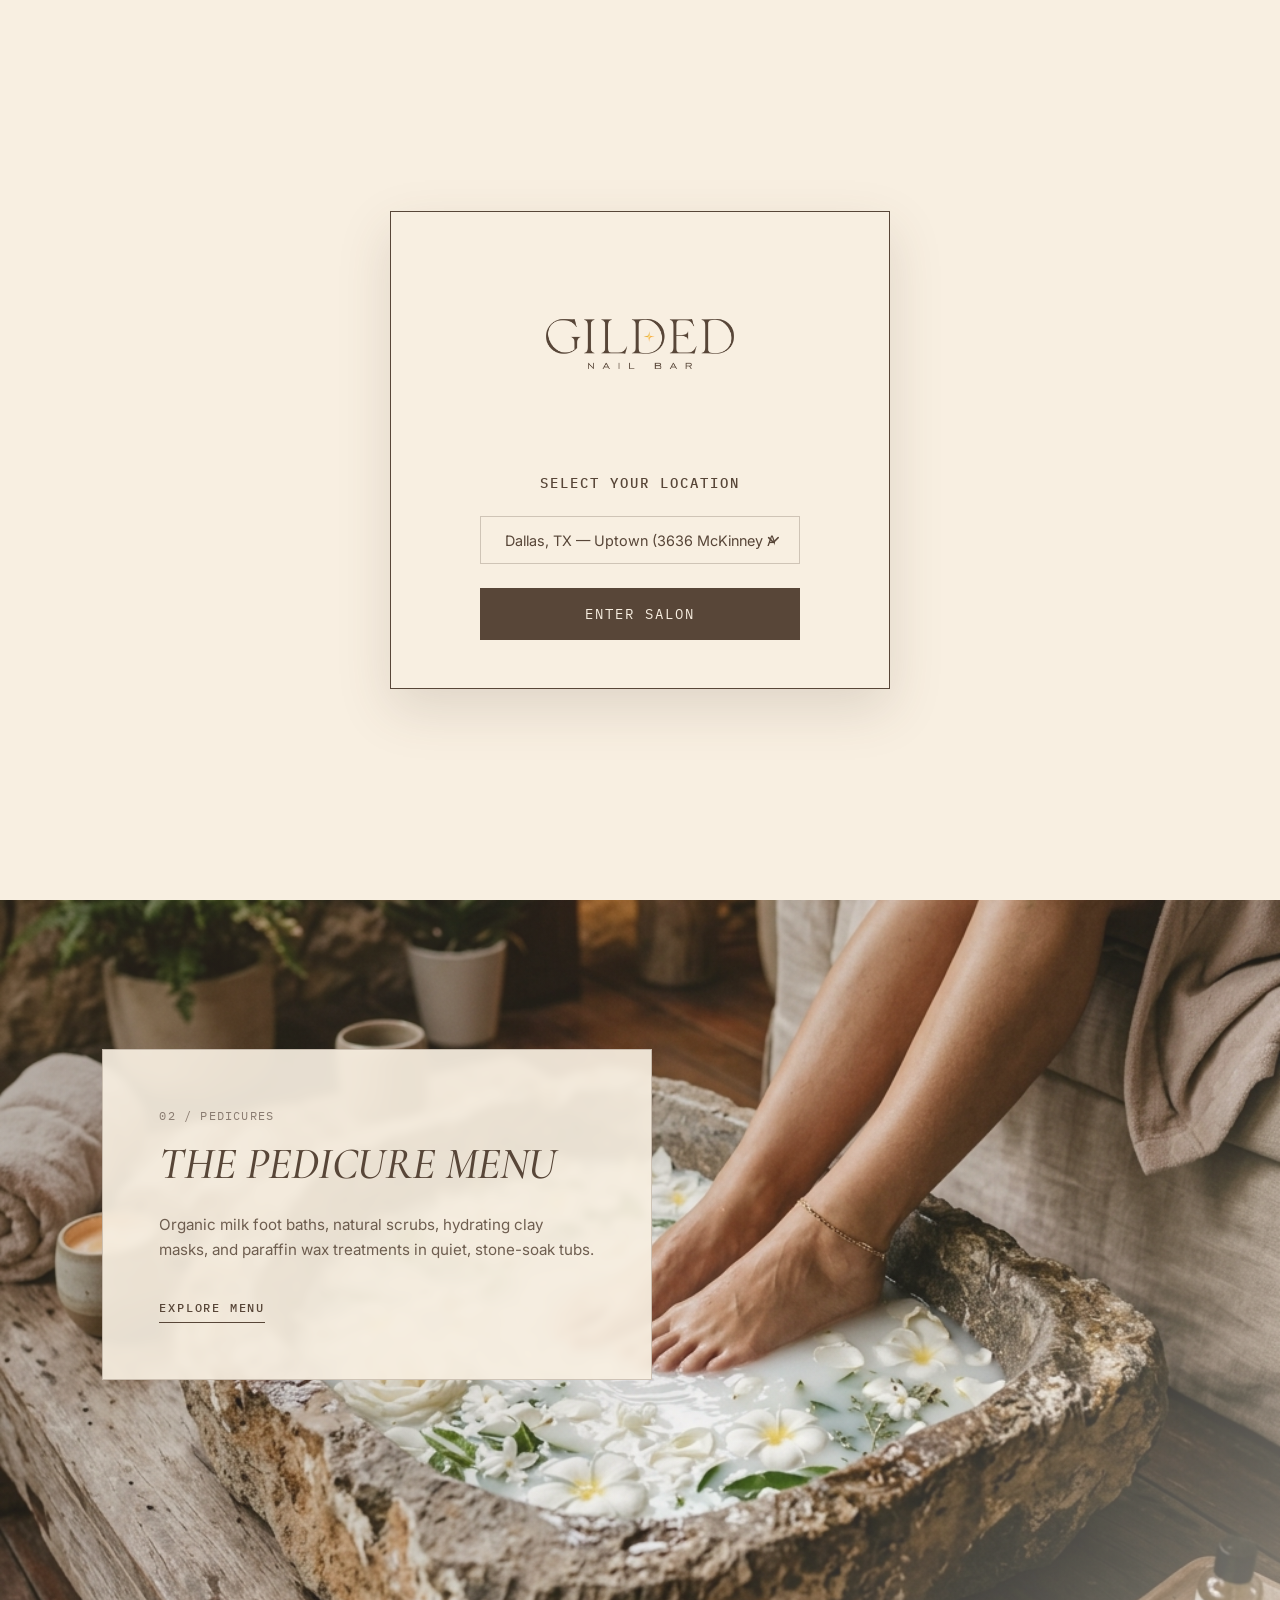
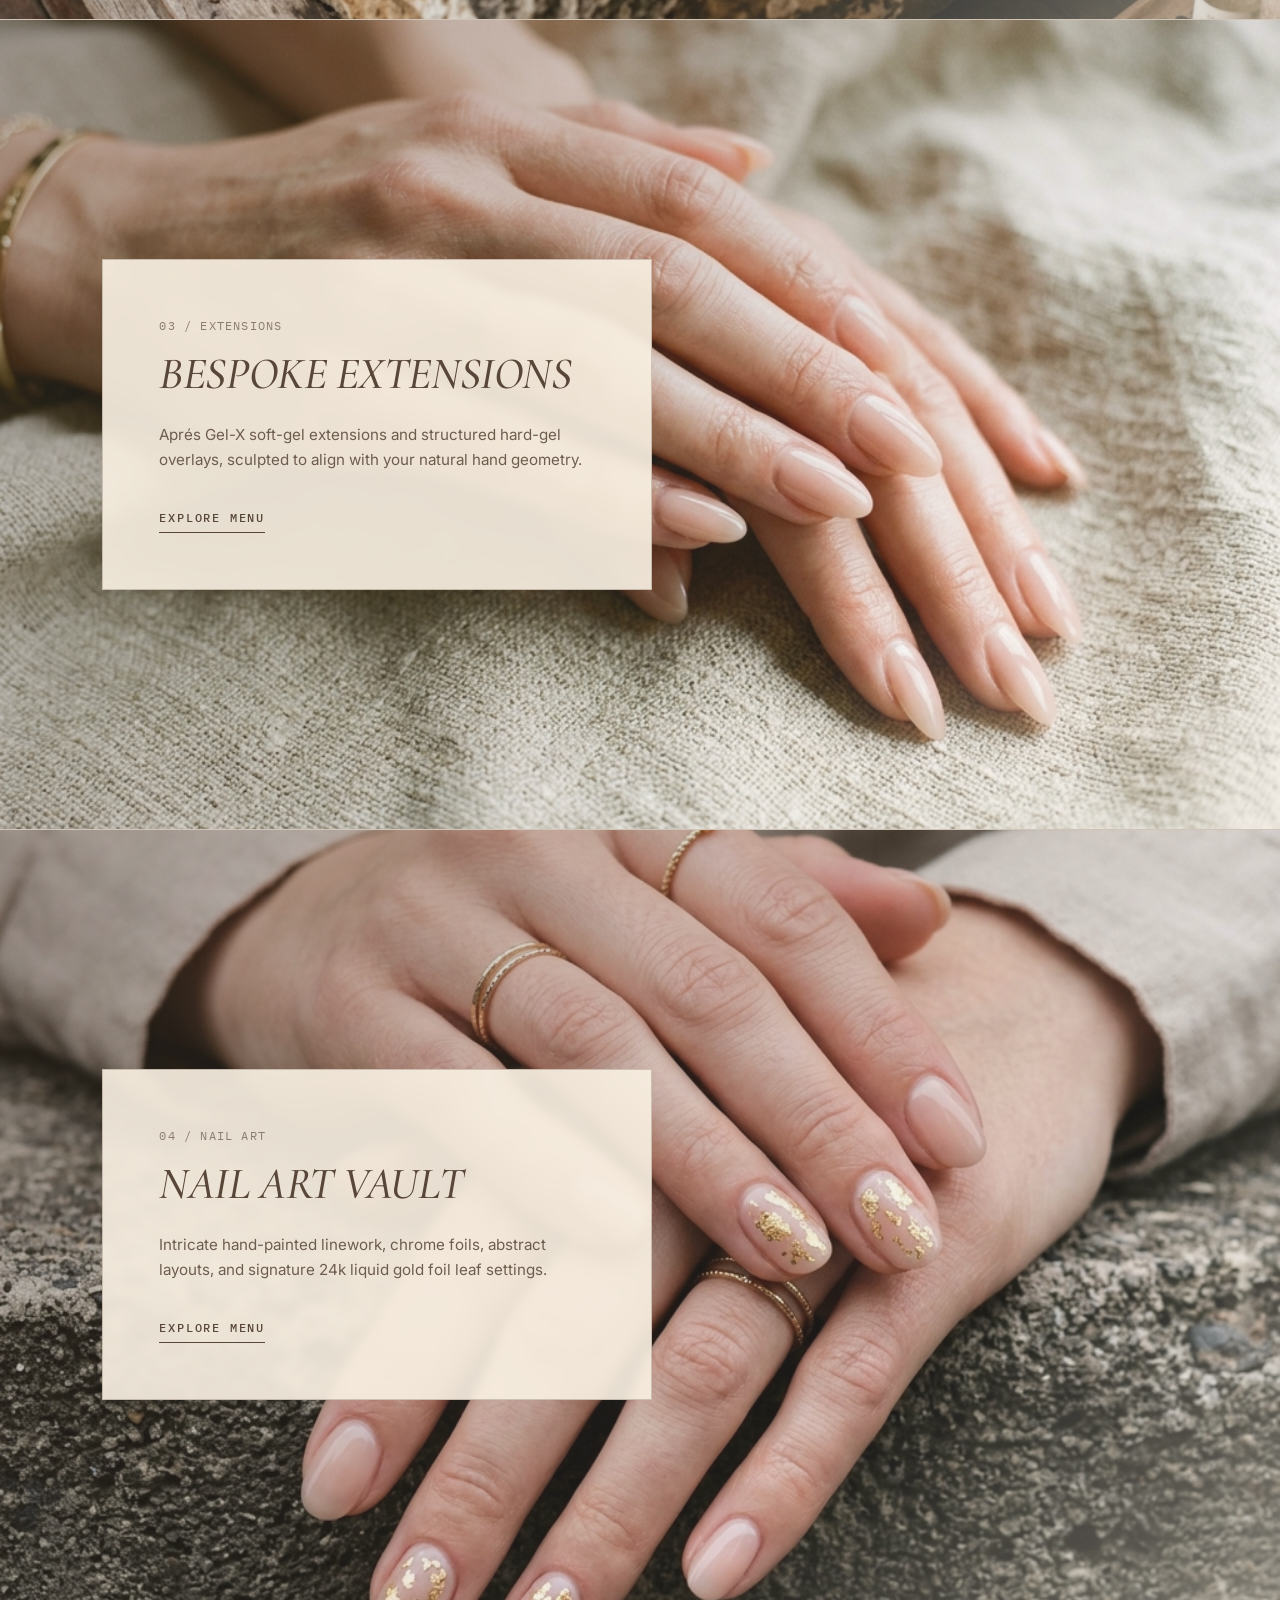
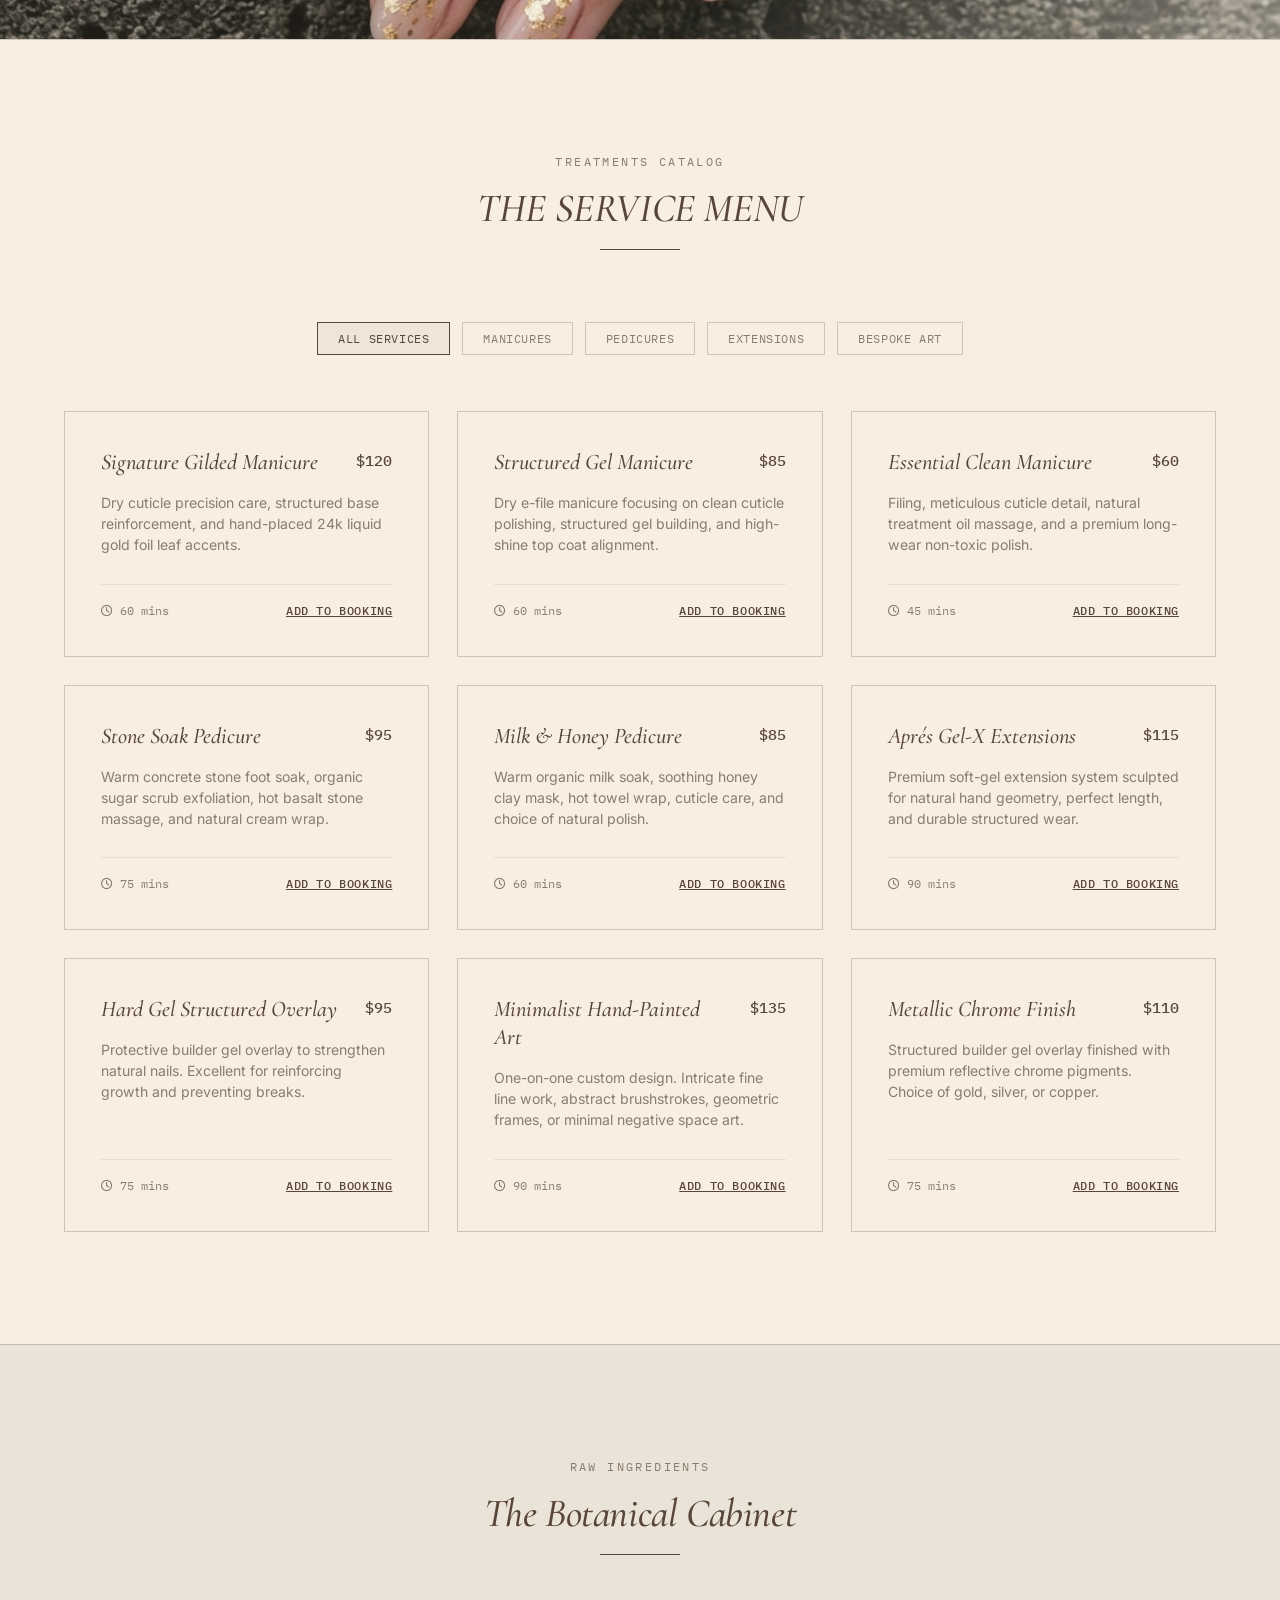
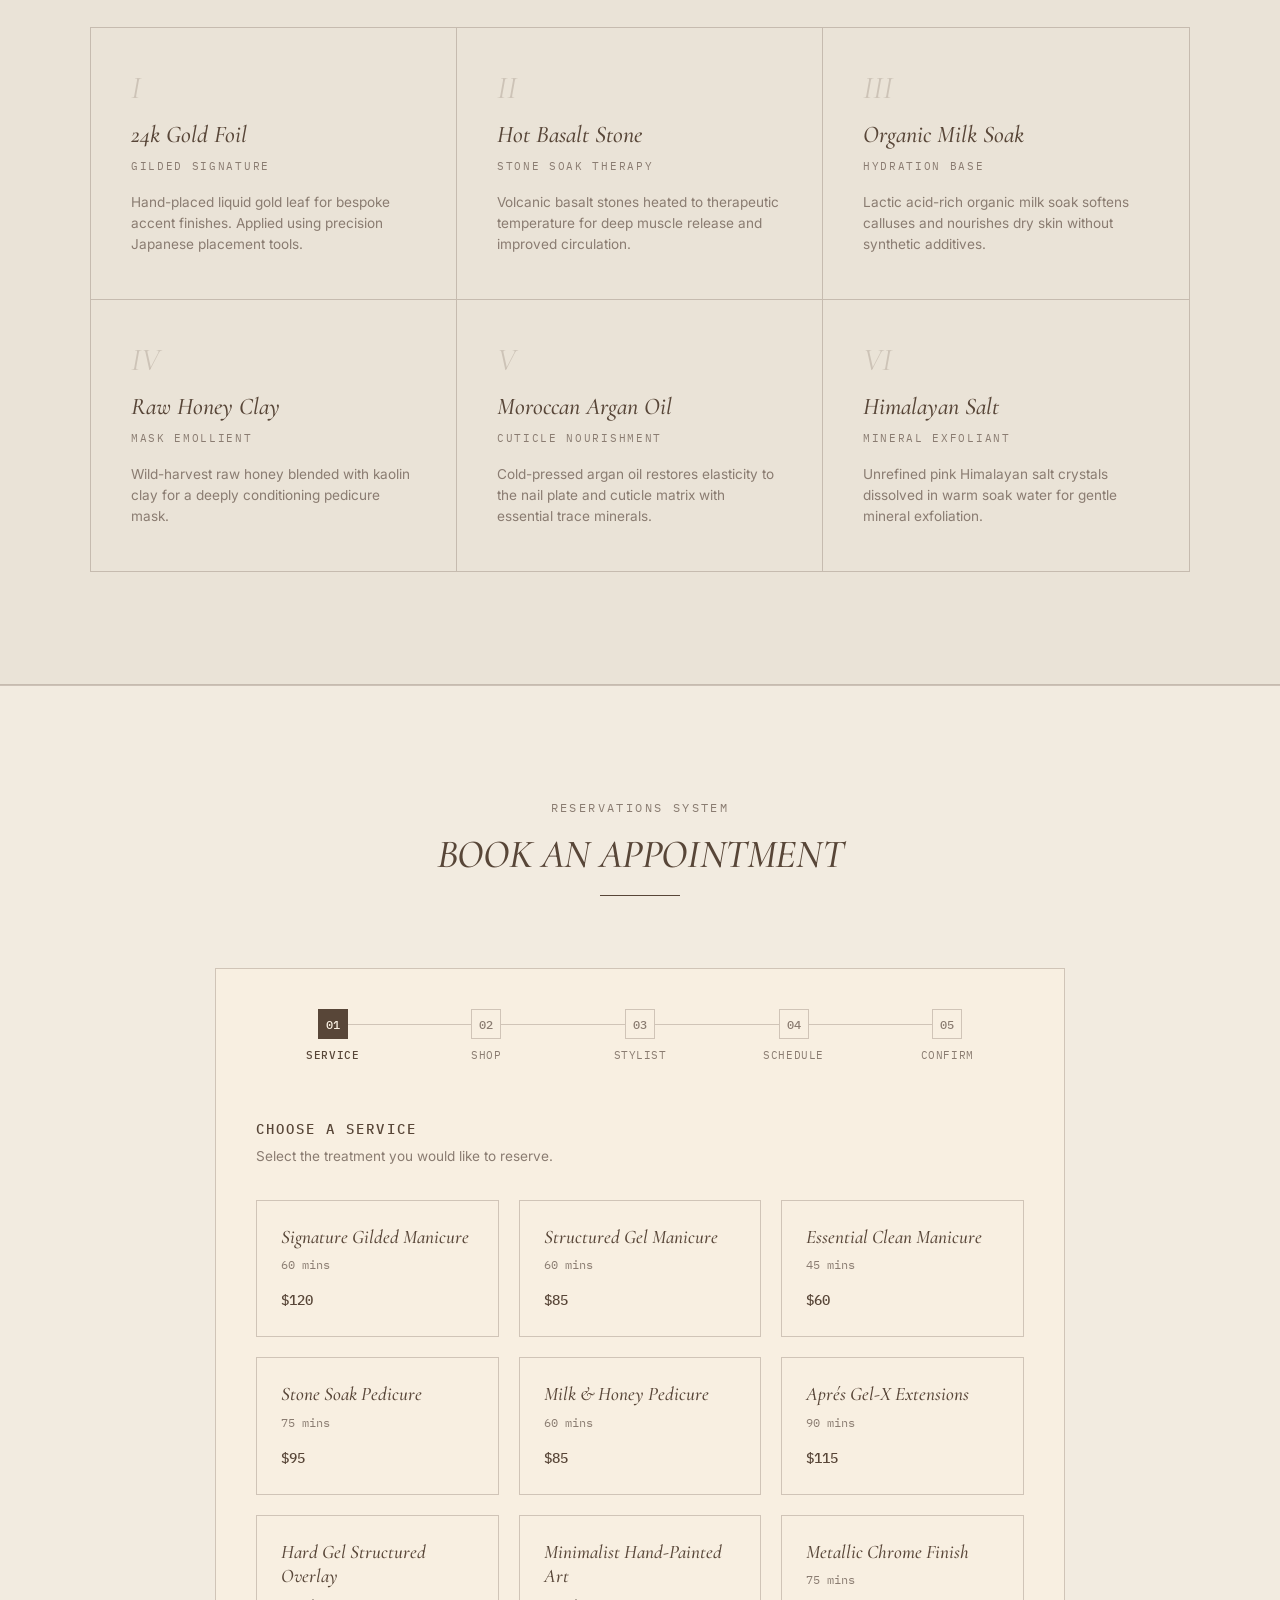
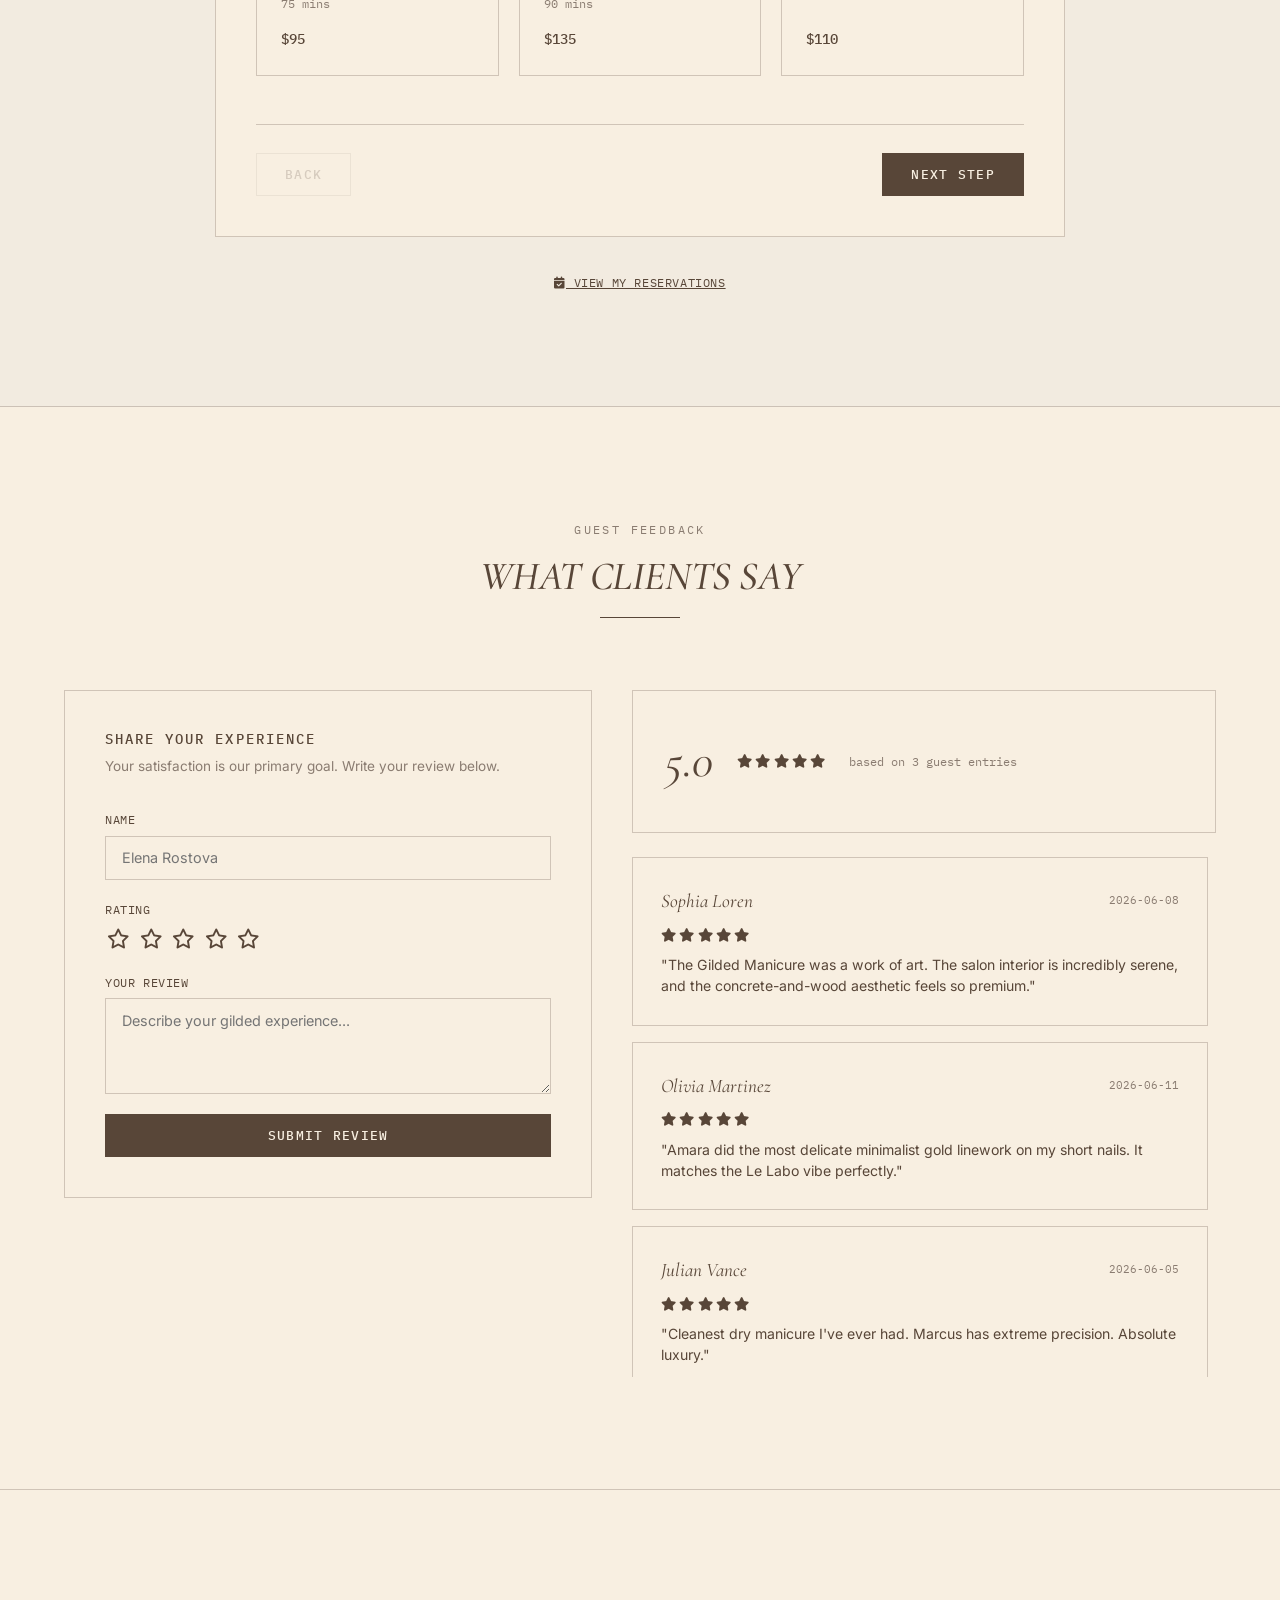
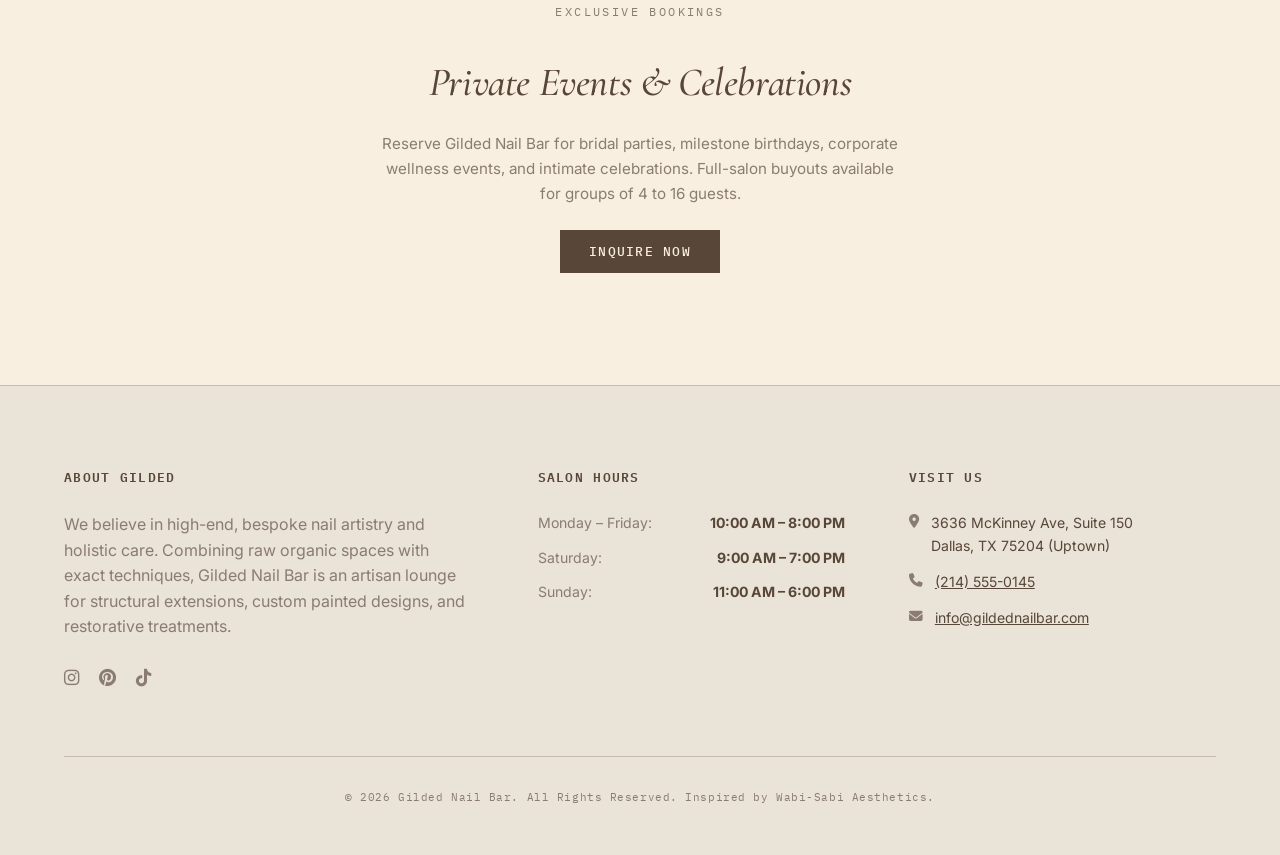
==== index.html @ 3c7941de "feat: full mobile build - 768px tablet breakpoint: corrected nav-menu top, tighter padding,   shrunk" ====
<!DOCTYPE html>
<html lang="en">
<head>
    <meta charset="UTF-8">
    <meta name="viewport" content="width=device-width, initial-scale=1.0">
    <title>Gilded Nail Bar | Luxe Minimalist Nail Salon Uptown Dallas</title>
    <meta name="description" content="Indulge in bespoke luxury nail art, structured gel manicures, and organic pedicures at Gilded Nail Bar on McKinney Ave, Dallas. Book online.">
    <!-- Open Graph SEO -->
    <meta property="og:title" content="Gilded Nail Bar | Luxe Minimalist Nail Salon Uptown Dallas">
    <meta property="og:description" content="Bespoke luxury nail care, structured gel extensions, and gold foil accents in Uptown Dallas. Inspired by raw, minimalist design.">
    <meta property="og:type" content="website">
    
    <!-- Google Fonts -->
    <link rel="preconnect" href="https://fonts.googleapis.com">
    <link rel="preconnect" href="https://fonts.gstatic.com" crossorigin>
    <link href="https://fonts.googleapis.com/css2?family=IBM+Plex+Mono:wght@300;400;500;600&family=Cormorant+Garamond:ital,wght@0,300;0,400;0,500;0,600;0,700;1,300;1,400&family=Inter:wght@300;400;500;600&display=swap" rel="stylesheet">
    
    <!-- FontAwesome for icons -->
    <link rel="stylesheet" href="https://cdnjs.cloudflare.com/ajax/libs/font-awesome/6.4.0/css/all.min.css">
    
    <!-- Custom CSS -->
    <link rel="stylesheet" href="styles.css">
</head>
<body>

    <!-- Splash Entrance Screen -->
    <div class="splash-screen" id="splash-screen">
        <div class="splash-bg"></div>
        <div class="splash-content">
            <div class="splash-logo-container">
                <img src="gilded_logo.png" alt="Gilded Nail Bar Logo" class="splash-logo">
            </div>
            <div class="splash-box">
                <h2 class="splash-heading">SELECT YOUR LOCATION</h2>
                <div class="select-wrapper">
                    <select id="location-select" aria-label="Select Salon Location">
                        <option value="dallas">Dallas, TX — Uptown (3636 McKinney Ave)</option>
                    </select>
                </div>
                <button type="button" class="btn-enter" id="enter-site-btn">ENTER SALON</button>
            </div>
        </div>
    </div>

    <!-- Navigation Header -->
    <header class="main-header" id="main-header">
        <div class="header-container">
            <button class="mobile-toggle" id="mobile-toggle" aria-expanded="false" aria-controls="nav-menu" aria-label="Toggle menu">
                <span class="bar"></span>
                <span class="bar"></span>
                <span class="bar"></span>
            </button>

            <a href="#" class="logo-link" id="logo">
                <img src="gilded_logo.png" alt="Gilded Nail Bar" class="header-logo-img">
            </a>
            
            <nav class="nav-menu" id="nav-menu" aria-label="Main Navigation">
                <ul>
                    <li><a href="#category-manicures" class="nav-link">Manicures</a></li>
                    <li><a href="#category-pedicures" class="nav-link">Pedicures</a></li>
                    <li><a href="#category-extensions" class="nav-link">Extensions</a></li>
                    <li><a href="#category-nailart" class="nav-link">Nail Art</a></li>
                    <li><a href="#booking" class="nav-link nav-cta">Book Now</a></li>
                    <li><a href="#" class="nav-link open-private-events-btn">Private Events</a></li>
                    <li><a href="#reviews" class="nav-link">Reviews</a></li>
                </ul>
            </nav>

            <div class="header-cta">
                <a href="#booking" class="btn btn-sm btn-mono" id="header-book-btn">Book Appointment</a>
            </div>
        </div>
    </header>

    <main id="main-content">
        <!-- Horizontal Category Heros (Scroll Column) -->
        <section id="category-manicures" class="category-hero">
            <div class="hero-bg" style="background-image: url('manicure_aesthetic.png')"></div>
            <div class="category-hero-overlay">
                <div class="category-hero-content">
                    <span class="cat-number">01 / MANICURES</span>
                    <h2 class="cat-title">THE MANICURE MENU</h2>
                    <p class="cat-desc">Essential cuticle care, shaping, Russian dry manicures, structured gel overlays, and bespoke color finishes.</p>
                    <a href="#services" class="cat-btn-explore" data-category="manicures">EXPLORE MENU</a>
                </div>
            </div>
        </section>

        <section id="category-pedicures" class="category-hero">
            <div class="hero-bg" style="background-image: url('pedicure_aesthetic.png')"></div>
            <div class="category-hero-overlay">
                <div class="category-hero-content">
                    <span class="cat-number">02 / PEDICURES</span>
                    <h2 class="cat-title">THE PEDICURE MENU</h2>
                    <p class="cat-desc">Organic milk foot baths, natural scrubs, hydrating clay masks, and paraffin wax treatments in quiet, stone-soak tubs.</p>
                    <a href="#services" class="cat-btn-explore" data-category="pedicures">EXPLORE MENU</a>
                </div>
            </div>
        </section>

        <section id="category-extensions" class="category-hero">
            <div class="hero-bg" style="background-image: url('extensions_aesthetic.png')"></div>
            <div class="category-hero-overlay">
                <div class="category-hero-content">
                    <span class="cat-number">03 / EXTENSIONS</span>
                    <h2 class="cat-title">BESPOKE EXTENSIONS</h2>
                    <p class="cat-desc">Aprés Gel-X soft-gel extensions and structured hard-gel overlays, sculpted to align with your natural hand geometry.</p>
                    <a href="#services" class="cat-btn-explore" data-category="extensions">EXPLORE MENU</a>
                </div>
            </div>
        </section>

        <section id="category-nailart" class="category-hero">
            <div class="hero-bg" style="background-image: url('nailart_aesthetic.png')"></div>
            <div class="category-hero-overlay">
                <div class="category-hero-content">
                    <span class="cat-number">04 / NAIL ART</span>
                    <h2 class="cat-title">NAIL ART VAULT</h2>
                    <p class="cat-desc">Intricate hand-painted linework, chrome foils, abstract layouts, and signature 24k liquid gold foil leaf settings.</p>
                    <a href="#services" class="cat-btn-explore" data-category="nailart">EXPLORE MENU</a>
                </div>
            </div>
        </section>

        <!-- Services Section (Apothecary Catalog Grid) -->
        <section id="services" class="services-section">
            <div class="section-header">
                <span class="section-subtitle">TREATMENTS CATALOG</span>
                <h2 class="section-title">THE SERVICE MENU</h2>
                <div class="mono-line-divider"></div>
            </div>

            <!-- Category Tabs -->
            <div class="tabs-container">
                <button class="tab-btn active" data-category="all" id="tab-all">ALL SERVICES</button>
                <button class="tab-btn" data-category="manicures" id="tab-manicures">MANICURES</button>
                <button class="tab-btn" data-category="pedicures" id="tab-pedicures">PEDICURES</button>
                <button class="tab-btn" data-category="extensions" id="tab-extensions">EXTENSIONS</button>
                <button class="tab-btn" data-category="nailart" id="tab-nailart">BESPOKE ART</button>
            </div>

            <!-- Service Items List -->
            <div class="services-grid" id="services-grid">
                <!-- Fallback content for SEO indexing -->
                <div class="service-item-fallback">
                    <h3>Signature Gold Foil Manicure - $120</h3>
                    <p>Filing, cuticle restoration, hot obsidian stone massage, finished with bespoke 24k gold foil leaf accents.</p>
                </div>
            </div>
        </section>

        <!-- Botanical Showcase Section -->
        <section id="botanical" class="botanical-section">
            <div class="section-header">
                <span class="section-subtitle">RAW INGREDIENTS</span>
                <h2 class="section-title">The Botanical Cabinet</h2>
                <div class="mono-line-divider"></div>
            </div>
            <div class="botanical-grid">
                <div class="botanical-card">
                    <span class="botanical-numeral">I</span>
                    <h3 class="botanical-name">24k Gold Foil</h3>
                    <span class="botanical-label">GILDED SIGNATURE</span>
                    <p class="botanical-desc">Hand-placed liquid gold leaf for bespoke accent finishes. Applied using precision Japanese placement tools.</p>
                </div>
                <div class="botanical-card">
                    <span class="botanical-numeral">II</span>
                    <h3 class="botanical-name">Hot Basalt Stone</h3>
                    <span class="botanical-label">STONE SOAK THERAPY</span>
                    <p class="botanical-desc">Volcanic basalt stones heated to therapeutic temperature for deep muscle release and improved circulation.</p>
                </div>
                <div class="botanical-card">
                    <span class="botanical-numeral">III</span>
                    <h3 class="botanical-name">Organic Milk Soak</h3>
                    <span class="botanical-label">HYDRATION BASE</span>
                    <p class="botanical-desc">Lactic acid-rich organic milk soak softens calluses and nourishes dry skin without synthetic additives.</p>
                </div>
                <div class="botanical-card">
                    <span class="botanical-numeral">IV</span>
                    <h3 class="botanical-name">Raw Honey Clay</h3>
                    <span class="botanical-label">MASK EMOLLIENT</span>
                    <p class="botanical-desc">Wild-harvest raw honey blended with kaolin clay for a deeply conditioning pedicure mask.</p>
                </div>
                <div class="botanical-card">
                    <span class="botanical-numeral">V</span>
                    <h3 class="botanical-name">Moroccan Argan Oil</h3>
                    <span class="botanical-label">CUTICLE NOURISHMENT</span>
                    <p class="botanical-desc">Cold-pressed argan oil restores elasticity to the nail plate and cuticle matrix with essential trace minerals.</p>
                </div>
                <div class="botanical-card">
                    <span class="botanical-numeral">VI</span>
                    <h3 class="botanical-name">Himalayan Salt</h3>
                    <span class="botanical-label">MINERAL EXFOLIANT</span>
                    <p class="botanical-desc">Unrefined pink Himalayan salt crystals dissolved in warm soak water for gentle mineral exfoliation.</p>
                </div>
            </div>
        </section>

        <!-- Interactive Booking Wizard -->
        <section id="booking" class="booking-section">
            <div class="section-header">
                <span class="section-subtitle">RESERVATIONS SYSTEM</span>
                <h2 class="section-title">BOOK AN APPOINTMENT</h2>
                <div class="mono-line-divider"></div>
            </div>

            <div class="booking-container border-card">
                <!-- Progress Header -->
                <div class="booking-steps-bar" role="progressbar" aria-valuemin="1" aria-valuemax="5" aria-valuenow="1" id="booking-progress-bar">
                    <div class="step active" data-step="1">
                        <span class="step-num">01</span>
                        <span class="step-label">Service</span>
                    </div>
                    <div class="step" data-step="2">
                        <span class="step-num">02</span>
                        <span class="step-label">Shop</span>
                    </div>
                    <div class="step" data-step="3">
                        <span class="step-num">03</span>
                        <span class="step-label">Stylist</span>
                    </div>
                    <div class="step" data-step="4">
                        <span class="step-num">04</span>
                        <span class="step-label">Schedule</span>
                    </div>
                    <div class="step" data-step="5">
                        <span class="step-num">05</span>
                        <span class="step-label">Confirm</span>
                    </div>
                </div>

                <!-- Booking Panel Views -->
                <div class="booking-panel-content">
                    <!-- Step 1: Services List Selection -->
                    <div class="booking-panel active" id="booking-panel-1">
                        <h3 class="panel-title">CHOOSE A SERVICE</h3>
                        <p class="panel-desc">Select the treatment you would like to reserve.</p>
                        <div class="booking-selection-grid" id="booking-services-list">
                            <!-- Populated dynamically -->
                        </div>
                    </div>

                    <!-- Step 2: Artisanal Shop Add-ons -->
                    <div class="booking-panel" id="booking-panel-2">
                        <h3 class="panel-title">ARTISANAL SHOP</h3>
                        <p class="panel-desc">Add curated aftercare products and retail items to your reservation. All optional.</p>
                        <div class="addon-selection-grid" id="booking-addons-list">
                            <!-- Populated dynamically -->
                        </div>
                    </div>

                    <!-- Step 3: Choose Stylist -->
                    <div class="booking-panel" id="booking-panel-3">
                        <h3 class="panel-title">CHOOSE A STYLIST</h3>
                        <p class="panel-desc">Our master artists are dedicated to perfecting your nails.</p>
                        <div class="booking-selection-grid" id="booking-stylists-list">
                            <!-- Populated dynamically -->
                        </div>
                    </div>

                    <!-- Step 4: Date and Time Selector -->
                    <div class="booking-panel" id="booking-panel-4">
                        <h3 class="panel-title">SELECT DATE & TIME</h3>
                        <p class="panel-desc">Select an available appointment slot from the calendar.</p>
                        <div class="datetime-picker-wrapper">
                            <div class="calendar-card border-card">
                                <div class="calendar-header">
                                    <button type="button" class="calendar-nav-btn" id="prev-month-btn" aria-label="Previous month"><i class="fa-solid fa-chevron-left"></i></button>
                                    <h4 id="calendar-month-year">June 2026</h4>
                                    <button type="button" class="calendar-nav-btn" id="next-month-btn" aria-label="Next month"><i class="fa-solid fa-chevron-right"></i></button>
                                </div>
                                <div class="calendar-weekdays">
                                    <span>SU</span><span>MO</span><span>TU</span><span>WE</span><span>TH</span><span>FR</span><span>SA</span>
                                </div>
                                <div class="calendar-days" id="calendar-days-grid">
                                    <!-- Dynamic calendar -->
                                </div>
                            </div>

                            <div class="time-slots-card border-card">
                                <h4>AVAILABLE TIME SLOTS</h4>
                                <div class="time-slots-grid" id="time-slots-list">
                                    <!-- Dynamic time slots -->
                                </div>
                            </div>
                        </div>
                    </div>

                    <!-- Step 5: Contact & Confirm Details -->
                    <div class="booking-panel" id="booking-panel-5">
                        <h3 class="panel-title">PERSONAL DETAILS</h3>
                        <p class="panel-desc">Complete your reservation information.</p>
                        <form class="booking-form" id="booking-details-form">
                            <div class="form-row">
                                <div class="form-group">
                                    <label for="client-name">Full Name</label>
                                    <input type="text" id="client-name" name="name" required placeholder="e.g. Elena Rostova">
                                </div>
                                <div class="form-group">
                                    <label for="client-email">Email Address</label>
                                    <input type="email" id="client-email" name="email" required placeholder="e.g. elena@example.com">
                                </div>
                            </div>
                            <div class="form-group">
                                <label for="client-phone">Phone Number</label>
                                <input type="tel" id="client-phone" name="phone" required placeholder="e.g. (214) 555-0145">
                            </div>
                            <div class="form-group">
                                <label for="client-notes">Special Requests (Optional)</label>
                                <textarea id="client-notes" name="notes" placeholder="Any nail art style preference, structural requests, or details..."></textarea>
                            </div>
                        </form>
                    </div>
                </div>

                <!-- Booking Panel Actions Navigation -->
                <div class="booking-panel-actions">
                    <button class="btn btn-outline" id="booking-prev-btn" disabled>Back</button>
                    <button class="btn btn-solid" id="booking-next-btn">Next Step</button>
                </div>
            </div>

            <div class="booking-helper-links">
                <a href="#" class="view-bookings-link" id="view-bookings-btn"><i class="fa-solid fa-calendar-check"></i> VIEW MY RESERVATIONS</a>
            </div>

            <!-- Booking Success Receipt Modal (Simulating server output) -->
            <div class="modal-overlay" id="receipt-modal" aria-hidden="true" role="dialog">
                <div class="receipt-card border-card">
                    <div class="receipt-success-badge">
                        <i class="fa-solid fa-check"></i>
                    </div>
                    <h2>RESERVATION CONFIRMED</h2>
                    <p class="receipt-subtitle">Thank you for choosing Gilded Nail Bar.</p>
                    
                    <div class="receipt-divider"></div>
                    
                    <div class="receipt-details">
                        <div class="receipt-row">
                            <span>SERVICE:</span>
                            <strong id="receipt-service">Nail Art Session</strong>
                        </div>
                        <div class="receipt-row">
                            <span>ARTIST:</span>
                            <strong id="receipt-stylist">Amara King (Master Artist)</strong>
                        </div>
                        <div class="receipt-row">
                            <span>DATE & TIME:</span>
                            <strong id="receipt-datetime">June 18, 2026 at 2:00 PM</strong>
                        </div>
                        <div class="receipt-row">
                            <span>CLIENT:</span>
                            <strong id="receipt-client">Elena Rostova</strong>
                        </div>
                        <div id="receipt-addons-container"></div>
                        <div class="receipt-row total-row">
                            <span>TOTAL COST:</span>
                            <strong id="receipt-price" class="price-highlight">$120.00</strong>
                        </div>
                    </div>
                    
                    <div class="receipt-divider"></div>
                    
                    <p class="receipt-footer-msg"><i class="fa-solid fa-bell"></i> A calendar invite and SMS confirmation details have been synced locally!</p>
                    
                    <button class="btn btn-solid w-100" id="receipt-close-btn">DONE</button>
                </div>
            </div>

            <!-- Bookings List Modal -->
            <div class="modal-overlay" id="bookings-modal" aria-hidden="true" role="dialog">
                <div class="receipt-card border-card bookings-list-card">
                    <h2>MY RESERVATIONS</h2>
                    <p class="receipt-subtitle">View and manage your active luxury appointments.</p>
                    
                    <div class="receipt-divider"></div>
                    
                    <div class="bookings-list-container" id="bookings-list-container">
                        <!-- Bookings generated dynamically -->
                    </div>
                    
                    <div class="receipt-divider"></div>
                    
                    <button class="btn btn-outline w-100" id="bookings-modal-close-btn">CLOSE</button>
                </div>
            </div>
        </section>

        <!-- Reviews Section -->
        <section id="reviews" class="reviews-section">
            <div class="section-header">
                <span class="section-subtitle">GUEST FEEDBACK</span>
                <h2 class="section-title">WHAT CLIENTS SAY</h2>
                <div class="mono-line-divider"></div>
            </div>

            <div class="reviews-container">
                <!-- Left: Write a review form -->
                <div class="review-form-card border-card">
                    <h3>SHARE YOUR EXPERIENCE</h3>
                    <p>Your satisfaction is our primary goal. Write your review below.</p>
                    <form id="new-review-form" class="review-form">
                        <div class="form-group">
                            <label for="review-name">Name</label>
                            <input type="text" id="review-name" required placeholder="Elena Rostova">
                        </div>
                        <div class="form-group">
                            <label>Rating</label>
                            <div class="star-rating-input" id="star-rating-input">
                                <button type="button" class="star-btn" data-rating="1" aria-label="1 star"><i class="fa-regular fa-star"></i></button>
                                <button type="button" class="star-btn" data-rating="2" aria-label="2 stars"><i class="fa-regular fa-star"></i></button>
                                <button type="button" class="star-btn" data-rating="3" aria-label="3 stars"><i class="fa-regular fa-star"></i></button>
                                <button type="button" class="star-btn" data-rating="4" aria-label="4 stars"><i class="fa-regular fa-star"></i></button>
                                <button type="button" class="star-btn" data-rating="5" aria-label="5 stars"><i class="fa-regular fa-star"></i></button>
                            </div>
                        </div>
                        <div class="form-group">
                            <label for="review-text">Your Review</label>
                            <textarea id="review-text" required placeholder="Describe your gilded experience..." rows="4"></textarea>
                        </div>
                        <button type="submit" class="btn btn-solid w-100" id="submit-review-btn">SUBMIT REVIEW</button>
                    </form>
                </div>

                <!-- Right: Reviews Display Feed -->
                <div class="reviews-feed-column">
                    <div class="reviews-summary border-card">
                        <div class="summary-score">
                            <span class="avg-score" id="avg-score">4.9</span>
                            <div class="stars" id="avg-stars-display">
                                <i class="fa-solid fa-star"></i>
                                <i class="fa-solid fa-star"></i>
                                <i class="fa-solid fa-star"></i>
                                <i class="fa-solid fa-star"></i>
                                <i class="fa-solid fa-star"></i>
                            </div>
                            <span class="total-reviews" id="total-reviews-count">based on 128 verified guest entries</span>
                        </div>
                    </div>
                    <div class="reviews-feed" id="reviews-feed">
                        <!-- Reviews generated dynamically -->
                    </div>
                </div>
            </div>
        </section>

        <!-- Private Events Section -->
        <section id="private-events-section" class="private-events-banner">
            <div class="private-events-content">
                <span class="section-subtitle">EXCLUSIVE BOOKINGS</span>
                <h2 class="private-events-title">Private Events & Celebrations</h2>
                <p class="private-events-desc">Reserve Gilded Nail Bar for bridal parties, milestone birthdays, corporate wellness events, and intimate celebrations. Full-salon buyouts available for groups of 4 to 16 guests.</p>
                <button type="button" class="btn btn-solid open-private-events-btn">INQUIRE NOW</button>
            </div>
        </section>

        <!-- Private Events Inquiry Modal -->
        <div class="modal-overlay" id="private-events-modal" aria-hidden="true" role="dialog" aria-labelledby="private-events-modal-title">
            <div class="receipt-card border-card private-events-modal-card">
                <h2 id="private-events-modal-title">PRIVATE EVENT INQUIRY</h2>
                <p class="receipt-subtitle">Reserve Gilded for your exclusive celebration.</p>

                <div class="receipt-divider"></div>

                <form class="booking-form" id="private-events-form">
                    <div class="form-row">
                        <div class="form-group">
                            <label for="pe-name">Full Name</label>
                            <input type="text" id="pe-name" required placeholder="e.g. Sofia Reyes">
                        </div>
                        <div class="form-group">
                            <label for="pe-email">Email Address</label>
                            <input type="email" id="pe-email" required placeholder="e.g. sofia@example.com">
                        </div>
                    </div>
                    <div class="form-row">
                        <div class="form-group">
                            <label for="pe-phone">Phone Number</label>
                            <input type="tel" id="pe-phone" required placeholder="(214) 555-0145">
                        </div>
                        <div class="form-group">
                            <label for="pe-guests">Number of Guests</label>
                            <input type="number" id="pe-guests" min="2" max="20" placeholder="e.g. 8">
                        </div>
                    </div>
                    <div class="form-row">
                        <div class="form-group">
                            <label for="pe-type">Event Type</label>
                            <select id="pe-type" required>
                                <option value="" disabled selected>Select event type</option>
                                <option value="bridal">Bridal Party</option>
                                <option value="birthday">Birthday Celebration</option>
                                <option value="corporate">Corporate Wellness</option>
                                <option value="other">Other Private Event</option>
                            </select>
                        </div>
                        <div class="form-group">
                            <label for="pe-date">Preferred Date</label>
                            <input type="date" id="pe-date" required>
                        </div>
                    </div>
                    <div class="form-group">
                        <label for="pe-notes">Additional Details</label>
                        <textarea id="pe-notes" rows="3" placeholder="Tell us about your vision, special requests, or any details..."></textarea>
                    </div>
                    <div class="private-events-form-actions">
                        <button type="button" class="btn btn-outline" id="private-events-close-btn">CANCEL</button>
                        <button type="submit" class="btn btn-solid">SEND INQUIRY</button>
                    </div>
                </form>

                <div id="private-events-success" class="private-events-success">
                    <div class="receipt-success-badge">
                        <i class="fa-solid fa-check"></i>
                    </div>
                    <h3 class="private-events-success-title">INQUIRY RECEIVED</h3>
                    <p>Thank you! Our events team will be in touch within 24 hours.</p>
                </div>
            </div>
        </div>
    </main>

    <!-- Footer -->
    <footer class="main-footer">
        <div class="footer-container">
            <!-- Footer columns function as accordions on mobile -->
            <div class="footer-col-accordion">
                <button class="footer-accordion-btn" aria-expanded="false" aria-controls="footer-about-content">
                    About Gilded <i class="fa-solid fa-chevron-down accordion-arrow"></i>
                </button>
                <div class="footer-accordion-panel" id="footer-about-content">
                    <div class="panel-inner">
                        <p>We believe in high-end, bespoke nail artistry and holistic care. Combining raw organic spaces with exact techniques, Gilded Nail Bar is an artisan lounge for structural extensions, custom painted designs, and restorative treatments.</p>
                        <div class="social-links">
                            <a href="#" aria-label="Instagram"><i class="fa-brands fa-instagram"></i></a>
                            <a href="#" aria-label="Pinterest"><i class="fa-brands fa-pinterest"></i></a>
                            <a href="#" aria-label="TikTok"><i class="fa-brands fa-tiktok"></i></a>
                        </div>
                    </div>
                </div>
            </div>
            
            <div class="footer-col-accordion">
                <button class="footer-accordion-btn" aria-expanded="false" aria-controls="footer-hours-content">
                    Salon Hours <i class="fa-solid fa-chevron-down accordion-arrow"></i>
                </button>
                <div class="footer-accordion-panel" id="footer-hours-content">
                    <div class="panel-inner">
                        <ul>
                            <li><span>Monday – Friday:</span> <strong>10:00 AM – 8:00 PM</strong></li>
                            <li><span>Saturday:</span> <strong>9:00 AM – 7:00 PM</strong></li>
                            <li><span>Sunday:</span> <strong>11:00 AM – 6:00 PM</strong></li>
                        </ul>
                    </div>
                </div>
            </div>
            
            <div class="footer-col-accordion">
                <button class="footer-accordion-btn" aria-expanded="false" aria-controls="footer-contact-content">
                    Visit Us <i class="fa-solid fa-chevron-down accordion-arrow"></i>
                </button>
                <div class="footer-accordion-panel" id="footer-contact-content">
                    <div class="panel-inner">
                        <address>
                            <p><i class="fa-solid fa-location-dot"></i> 3636 McKinney Ave, Suite 150<br>Dallas, TX 75204 (Uptown)</p>
                            <p><i class="fa-solid fa-phone"></i> <a href="tel:+12145550145">(214) 555-0145</a></p>
                            <p><i class="fa-solid fa-envelope"></i> <a href="mailto:info@gildednailbar.com">info@gildednailbar.com</a></p>
                        </address>
                    </div>
                </div>
            </div>
        </div>
        <div class="footer-bottom">
            <p>&copy; 2026 Gilded Nail Bar. All Rights Reserved. Inspired by Wabi-Sabi Aesthetics.</p>
        </div>
    </footer>

    <!-- Mobile Sticky Book CTA -->
    <div class="mobile-book-cta" id="mobile-book-cta">
        <a href="#booking" class="mobile-book-btn">
            <i class="fa-solid fa-calendar-plus"></i>
            BOOK APPOINTMENT
        </a>
    </div>

    <!-- Scripts -->
    <script src="app.js"></script>
</body>
</html>
---- styles.css ----
/* ==========================================================================
   Gilded Nail Bar - Styling System (Wabi-Sabi Apothecary Minimalist)
   ========================================================================== */

/* Design Tokens & Core Variables */
:root {
    --bg-brand: #f8efe1;       /* Cream silk from logo bg */
    --bg-secondary: #f2ebe0;   /* Slightly deeper warm beige */
    --bg-concrete: #eae3d7;    /* Raw light concrete/stone tone */
    --color-text: #584638;     /* Dark bronze-brown text from logo */
    --color-muted: #8a7c71;    /* Muted taupe/slate brown for secondary text */
    
    --border-color: rgba(88, 70, 56, 0.25);
    --border-color-strong: #584638;
    
    /* Fonts */
    --font-heading: 'Cormorant Garamond', Georgia, serif;
    --font-mono: 'IBM Plex Mono', monospace;
    --font-body: 'Inter', -apple-system, BlinkMacSystemFont, "Segoe UI", Roboto, sans-serif;
    
    --transition-global: all 0.4s cubic-bezier(0.16, 1, 0.3, 1);
    --transition-fast: all 0.25s ease;
}

/* Base Settings & Resets */
* {
    box-sizing: border-box;
    margin: 0;
    padding: 0;
}

html {
    scroll-behavior: smooth;
    font-size: 16px;
    background-color: var(--bg-brand);
    color: var(--color-text);
    font-family: var(--font-body);
    -webkit-font-smoothing: antialiased;
}

body {
    overflow-x: hidden;
    position: relative;
    min-height: 100vh;
    line-height: 1.6;
}

/* Typographic Defaults */
h1, h2, h3, h4, h5 {
    color: var(--color-text);
    font-weight: 500;
    line-height: 1.25;
}

p {
    color: var(--color-muted);
}

a {
    color: var(--color-text);
    text-decoration: none;
    transition: var(--transition-fast);
}

/* Scroll Reveal Animation System */
.scroll-reveal {
    opacity: 0 !important;
    transform: translateY(35px) !important;
    transition: opacity 1.1s cubic-bezier(0.16, 1, 0.3, 1),
                transform 1.1s cubic-bezier(0.16, 1, 0.3, 1) !important;
    will-change: transform, opacity;
}

.scroll-reveal.in-view {
    opacity: 1 !important;
    transform: translateY(0) !important;
}

/* Common Layout Helpers */
.mono-line-divider {
    width: 80px;
    height: 1px;
    background-color: var(--color-text);
    margin: 1rem auto 0;
}

/* Interactive Border Cards */
.border-card {
    background: var(--bg-brand);
    border: 1px solid var(--border-color);
    border-radius: 0;
    padding: 2.5rem;
    transition: var(--transition-global);
}

.border-card:hover {
    border-color: var(--border-color-strong);
}

/* Global Buttons */
.btn {
    display: inline-flex;
    align-items: center;
    justify-content: center;
    padding: 0.75rem 1.75rem;
    font-family: var(--font-mono);
    font-size: 0.8rem;
    font-weight: 500;
    letter-spacing: 0.1em;
    text-transform: uppercase;
    border-radius: 0;
    cursor: pointer;
    transition: var(--transition-global);
}

.btn-sm {
    padding: 0.5rem 1.25rem;
    font-size: 0.75rem;
}

.btn-solid {
    background-color: var(--color-text);
    color: var(--bg-brand);
    border: 1px solid var(--color-text);
}

.btn-solid:hover {
    background-color: transparent;
    color: var(--color-text);
}

.btn-outline {
    background-color: transparent;
    color: var(--color-text);
    border: 1px solid var(--border-color);
}

.btn-outline:hover {
    border-color: var(--color-text);
    background-color: rgba(88, 70, 56, 0.05);
}

.btn:disabled {
    opacity: 0.3;
    cursor: not-allowed;
    background-color: transparent !important;
    color: var(--color-muted) !important;
    border-color: var(--border-color) !important;
}

/* Splash Screen Entrance */
.splash-screen {
    position: fixed;
    top: 0;
    left: 0;
    width: 100%;
    height: 100%;
    z-index: 10000;
    display: flex;
    align-items: center;
    justify-content: center;
    background-color: var(--bg-brand);
    transition: opacity 0.8s cubic-bezier(0.16, 1, 0.3, 1), visibility 0.8s;
}

.splash-screen.fade-out {
    opacity: 0;
    visibility: hidden;
    pointer-events: none;
}

.splash-bg {
    position: absolute;
    top: 0;
    left: 0;
    width: 100%;
    height: 100%;
    background-size: cover;
    background-position: center;
    filter: brightness(0.65) sepia(0.15) contrast(0.95);
    z-index: 1;
}

.splash-content {
    position: relative;
    z-index: 2;
    width: 100%;
    max-width: 500px;
    padding: 3rem 2rem;
    background-color: rgba(248, 239, 225, 0.95);
    backdrop-filter: blur(8px);
    border: 1px solid var(--color-text);
    text-align: center;
    box-shadow: 0 20px 50px rgba(88, 70, 56, 0.15);
}

.splash-logo-container {
    margin-bottom: 2.5rem;
}

.splash-logo {
    max-width: 280px;
    height: auto;
}

.splash-box {
    display: flex;
    flex-direction: column;
    align-items: center;
}

.splash-heading {
    font-family: var(--font-mono);
    font-size: 0.85rem;
    letter-spacing: 0.15em;
    color: var(--color-text);
    margin-bottom: 1.5rem;
}

.select-wrapper {
    position: relative;
    width: 100%;
    max-width: 320px;
    margin-bottom: 1.5rem;
}

.select-wrapper select {
    width: 100%;
    padding: 0.9rem 1.5rem;
    font-family: var(--font-body);
    font-size: 0.9rem;
    color: var(--color-text);
    background-color: transparent;
    border: 1px solid var(--border-color);
    border-radius: 0;
    appearance: none;
    cursor: pointer;
    transition: var(--transition-fast);
}

.select-wrapper select:focus {
    outline: none;
    border-color: var(--color-text);
}

.select-wrapper::after {
    content: '\f078';
    font-family: 'Font Awesome 6 Free';
    font-weight: 900;
    position: absolute;
    right: 1.25rem;
    top: 50%;
    transform: translateY(-50%);
    color: var(--color-text);
    pointer-events: none;
    font-size: 0.8rem;
}

.btn-enter {
    width: 100%;
    max-width: 320px;
    padding: 1rem;
    font-family: var(--font-mono);
    font-size: 0.85rem;
    letter-spacing: 0.15em;
    text-transform: uppercase;
    background-color: var(--color-text);
    color: var(--bg-brand);
    border: 1px solid var(--color-text);
    cursor: pointer;
    transition: var(--transition-global);
}

.btn-enter:hover {
    background-color: transparent;
    color: var(--color-text);
}

/* Navigation Header */
.main-header {
    position: fixed;
    top: 0;
    left: 0;
    width: 100%;
    z-index: 1000;
    background-color: rgba(248, 239, 225, 0.95);
    backdrop-filter: blur(8px);
    -webkit-backdrop-filter: blur(8px);
    border-bottom: 1px solid var(--border-color);
    transition: var(--transition-global);
}

.header-container {
    max-width: 1300px;
    margin: 0 auto;
    padding: 0.85rem 2rem;
    display: flex;
    align-items: center;
    justify-content: space-between;
}

.logo-link {
    display: flex;
    align-items: center;
}

.header-logo-img {
    max-height: 90px;
    width: auto;
    filter: none;
    transition: var(--transition-global);
}

.logo-link:hover .header-logo-img {
    filter: brightness(1.05);
    transform: translateY(-1px);
}

.nav-menu ul {
    display: flex;
    list-style: none;
    gap: 2.25rem;
}

.nav-link {
    font-family: var(--font-mono);
    font-size: 0.75rem;
    letter-spacing: 0.1em;
    text-transform: uppercase;
    color: var(--color-muted);
    position: relative;
    padding: 0.25rem 0;
}

.nav-link:hover, .nav-link.active {
    color: var(--color-text);
}

.nav-link::after {
    content: '';
    position: absolute;
    bottom: 0;
    left: 50%;
    width: 0;
    height: 1px;
    background-color: var(--color-text);
    transition: var(--transition-global);
    transform: translateX(-50%);
}

.nav-link:hover::after, .nav-link.active::after {
    width: 100%;
}

.nav-cta {
    color: var(--color-text);
    font-weight: 600;
}

.header-cta .btn-mono {
    background-color: transparent;
    color: var(--color-text);
    border: 1px solid var(--color-text);
}

.header-cta .btn-mono:hover {
    background-color: var(--color-text);
    color: var(--bg-brand);
}

.mobile-toggle {
    display: none;
    flex-direction: column;
    gap: 5px;
    background: none;
    border: none;
    cursor: pointer;
    padding: 5px;
    z-index: 1001;
}

.mobile-toggle .bar {
    width: 22px;
    height: 1px;
    background-color: var(--color-text);
    transition: var(--transition-fast);
}

/* Category Heroes (Scroll Column) */
.category-hero {
    position: relative;
    height: 90vh;
    min-height: 550px;
    width: 100%;
    overflow: hidden;
    display: flex;
    align-items: center;
    border-bottom: 1px solid var(--border-color);
}

.category-hero .hero-bg {
    position: absolute;
    top: 0;
    left: 0;
    width: 100%;
    height: 100%;
    background-size: cover;
    background-position: center;
    transform: scale(1.06);
    transition: transform 1.8s cubic-bezier(0.16, 1, 0.3, 1);
    z-index: 1;
}

.category-hero.in-view .hero-bg {
    transform: scale(1);
}

.category-hero.in-view:hover .hero-bg {
    transform: scale(1.03);
}

.category-hero-overlay {
    position: absolute;
    top: 0;
    left: 0;
    width: 100%;
    height: 100%;
    background: linear-gradient(135deg, rgba(88, 70, 56, 0.4) 0%, rgba(248, 239, 225, 0.1) 70%, rgba(248, 239, 225, 0.5) 100%);
    z-index: 2;
    display: flex;
    align-items: center;
    padding: 0 8%;
}

.category-hero-content {
    max-width: 550px;
    background-color: rgba(248, 239, 225, 0.92);
    backdrop-filter: blur(4px);
    border: 1px solid var(--border-color);
    padding: 3.5rem;
    transform: translateY(30px);
    opacity: 0;
    transition: opacity 1.2s cubic-bezier(0.16, 1, 0.3, 1) 0.15s,
                transform 1.2s cubic-bezier(0.16, 1, 0.3, 1) 0.15s;
}

.category-hero.in-view .category-hero-content {
    opacity: 1;
    transform: translateY(0);
}

.cat-number {
    font-family: var(--font-mono);
    font-size: 0.75rem;
    letter-spacing: 0.1em;
    color: var(--color-muted);
    display: block;
    margin-bottom: 0.75rem;
}

.cat-title {
    font-family: var(--font-heading);
    font-size: 2.8rem;
    font-style: italic;
    color: var(--color-text);
    margin-bottom: 1.25rem;
    letter-spacing: -0.01em;
}

.cat-desc {
    font-family: var(--font-body);
    font-size: 0.95rem;
    line-height: 1.6;
    margin-bottom: 2rem;
    color: var(--color-text);
    opacity: 0.85;
}

.cat-btn-explore {
    display: inline-block;
    font-family: var(--font-mono);
    font-size: 0.75rem;
    letter-spacing: 0.15em;
    text-transform: uppercase;
    font-weight: 500;
    border-bottom: 1px solid var(--color-text);
    padding-bottom: 0.3rem;
    color: var(--color-text);
    transition: var(--transition-fast);
}

.cat-btn-explore:hover {
    letter-spacing: 0.2em;
    border-color: transparent;
}

/* Sections Global Styling */
section {
    padding: 7rem 4rem;
}

.section-header {
    text-align: center;
    margin-bottom: 4.5rem;
}

.section-subtitle {
    font-family: var(--font-mono);
    font-size: 0.75rem;
    letter-spacing: 0.2em;
    color: var(--color-muted);
    display: block;
    margin-bottom: 0.75rem;
}

.section-title {
    font-family: var(--font-heading);
    font-size: 2.5rem;
    font-style: italic;
    letter-spacing: -0.01em;
}

/* Services Menu (Apothecary Catalog Grid) */
.tabs-container {
    display: flex;
    justify-content: center;
    gap: 0.75rem;
    margin-bottom: 3.5rem;
    flex-wrap: wrap;
}

.tab-btn {
    background: transparent;
    border: 1px solid var(--border-color);
    padding: 0.5rem 1.25rem;
    color: var(--color-muted);
    font-family: var(--font-mono);
    font-size: 0.75rem;
    letter-spacing: 0.05em;
    cursor: pointer;
    transition: var(--transition-fast);
}

.tab-btn:hover, .tab-btn.active {
    border-color: var(--color-text);
    color: var(--color-text);
    background-color: rgba(88, 70, 56, 0.05);
}

.services-grid {
    max-width: 1200px;
    margin: 0 auto;
    display: grid;
    grid-template-columns: repeat(auto-fill, minmax(360px, 1fr));
    gap: 1.75rem;
}

/* Apothecary Card Design */
.service-card {
    background-color: var(--bg-brand);
    border: 1px solid var(--border-color);
    padding: 2.25rem;
    display: flex;
    flex-direction: column;
    justify-content: space-between;
    min-height: 240px;
    opacity: 0;
    transform: translateY(25px);
    transition: opacity 0.8s cubic-bezier(0.16, 1, 0.3, 1),
                transform 0.8s cubic-bezier(0.16, 1, 0.3, 1),
                border-color 0.4s cubic-bezier(0.16, 1, 0.3, 1),
                background-color 0.4s cubic-bezier(0.16, 1, 0.3, 1);
}

.services-section.in-view .service-card {
    opacity: 1;
    transform: translateY(0);
}

/* Staggered load delays */
.services-section.in-view .service-card:nth-child(1) { transition-delay: 0.05s; }
.services-section.in-view .service-card:nth-child(2) { transition-delay: 0.15s; }
.services-section.in-view .service-card:nth-child(3) { transition-delay: 0.25s; }
.services-section.in-view .service-card:nth-child(4) { transition-delay: 0.35s; }
.services-section.in-view .service-card:nth-child(5) { transition-delay: 0.45s; }
.services-section.in-view .service-card:nth-child(6) { transition-delay: 0.55s; }
.services-section.in-view .service-card:nth-child(7) { transition-delay: 0.65s; }
.services-section.in-view .service-card:nth-child(8) { transition-delay: 0.75s; }
.services-section.in-view .service-card:nth-child(9) { transition-delay: 0.85s; }

.service-card:hover {
    border-color: var(--color-text);
    background-color: var(--bg-secondary);
}

.service-header {
    display: flex;
    justify-content: space-between;
    align-items: flex-start;
    margin-bottom: 1rem;
    gap: 1.5rem;
}

.service-header h3 {
    font-family: var(--font-heading);
    font-size: 1.4rem;
    font-style: italic;
    font-weight: 500;
}

.service-price {
    font-family: var(--font-mono);
    font-size: 0.95rem;
    font-weight: 500;
}

.service-desc {
    font-family: var(--font-body);
    font-size: 0.88rem;
    line-height: 1.5;
    margin-bottom: 1.75rem;
    color: var(--color-muted);
}

.service-footer {
    display: flex;
    align-items: center;
    justify-content: space-between;
    margin-top: auto;
    border-top: 1px solid rgba(88, 70, 56, 0.1);
    padding-top: 1rem;
}

.service-duration {
    font-family: var(--font-mono);
    font-size: 0.75rem;
    color: var(--color-muted);
}

.service-card-btn {
    font-family: var(--font-mono);
    font-size: 0.75rem;
    letter-spacing: 0.05em;
    font-weight: 500;
    text-transform: uppercase;
    text-decoration: underline;
    color: var(--color-text);
}

.service-card-btn:hover {
    color: var(--color-muted);
}

/* Skeletons */
.skeleton-card {
    border: 1px solid rgba(88, 70, 56, 0.1);
    height: 240px;
    position: relative;
    overflow: hidden;
    background-color: rgba(88, 70, 56, 0.02);
}

.skeleton-shimmer {
    position: absolute;
    top: 0;
    left: 0;
    width: 100%;
    height: 100%;
    background: linear-gradient(90deg, transparent, rgba(88,70,56,0.04), transparent);
    animation: shimmer 1.5s infinite;
}

@keyframes shimmer {
    0% { transform: translateX(-100%); }
    100% { transform: translateX(100%); }
}

.service-item-fallback {
    display: none;
}

/* Booking Section */
.booking-section {
    background-color: var(--bg-secondary);
    border-top: 1px solid var(--border-color);
    border-bottom: 1px solid var(--border-color);
}

.booking-container {
    max-width: 850px;
    margin: 0 auto;
    background-color: var(--bg-brand);
}

.booking-steps-bar {
    display: flex;
    justify-content: space-between;
    position: relative;
    margin-bottom: 3.5rem;
}

.booking-steps-bar::before {
    content: '';
    position: absolute;
    top: 15px;
    left: 10%;
    width: 80%;
    height: 1px;
    background-color: var(--border-color);
    z-index: 1;
}

.booking-steps-bar .step {
    position: relative;
    z-index: 2;
    display: flex;
    flex-direction: column;
    align-items: center;
    width: 20%;
    text-align: center;
}

.step-num {
    width: 30px;
    height: 30px;
    background-color: var(--bg-brand);
    border: 1px solid var(--border-color);
    display: flex;
    align-items: center;
    justify-content: center;
    font-family: var(--font-mono);
    font-size: 0.75rem;
    font-weight: 500;
    color: var(--color-muted);
    transition: var(--transition-global);
    margin-bottom: 0.5rem;
}

.step-label {
    font-family: var(--font-mono);
    font-size: 0.7rem;
    letter-spacing: 0.05em;
    text-transform: uppercase;
    color: var(--color-muted);
    transition: var(--transition-global);
}

.step.active .step-num {
    background-color: var(--color-text);
    color: var(--bg-brand);
    border-color: var(--color-text);
}

.step.active .step-label {
    color: var(--color-text);
    font-weight: 500;
}

.step.completed .step-num {
    border-color: var(--color-text);
    color: var(--color-text);
    background-color: var(--bg-secondary);
}

.booking-panel-content {
    min-height: 340px;
}

.booking-panel {
    display: none;
    animation: panelFadeIn 0.4s ease-out forwards;
}

.booking-panel.active {
    display: block;
}

@keyframes panelFadeIn {
    from { opacity: 0; transform: translateY(8px); }
    to { opacity: 1; transform: translateY(0); }
}

.panel-title {
    font-family: var(--font-mono);
    font-size: 0.85rem;
    letter-spacing: 0.15em;
    color: var(--color-text);
    margin-bottom: 0.5rem;
}

.panel-desc {
    font-family: var(--font-body);
    font-size: 0.85rem;
    color: var(--color-muted);
    margin-bottom: 2rem;
}

/* Card Selection Elements */
.booking-selection-grid {
    display: grid;
    grid-template-columns: repeat(auto-fill, minmax(230px, 1fr));
    gap: 1.25rem;
}

.select-card {
    background-color: var(--bg-brand);
    border: 1px solid var(--border-color);
    padding: 1.5rem;
    cursor: pointer;
    transition: var(--transition-fast);
    display: flex;
    flex-direction: column;
    position: relative;
}

.select-card:hover {
    border-color: var(--color-text);
    background-color: var(--bg-secondary);
}

.select-card.selected {
    border-color: var(--color-text);
    background-color: var(--bg-secondary);
    outline: 1px solid var(--color-text);
}

.select-card h4 {
    font-family: var(--font-heading);
    font-size: 1.2rem;
    font-style: italic;
    margin-bottom: 0.4rem;
}

.select-card .card-subtext {
    font-family: var(--font-mono);
    font-size: 0.75rem;
    color: var(--color-muted);
    margin-bottom: 1rem;
}

.select-card .card-price {
    font-family: var(--font-mono);
    font-size: 0.85rem;
    font-weight: 500;
    margin-top: auto;
}

/* Stylist Cards Specifics */
.stylist-avatar {
    width: 36px;
    height: 36px;
    background-color: var(--bg-concrete);
    border: 1px solid var(--border-color);
    display: flex;
    align-items: center;
    justify-content: center;
    font-family: var(--font-mono);
    font-size: 0.75rem;
    color: var(--color-text);
    margin-bottom: 1rem;
}

.select-card.selected .stylist-avatar {
    border-color: var(--color-text);
    background-color: var(--color-text);
    color: var(--bg-brand);
}

/* Calendar styling */
.datetime-picker-wrapper {
    display: grid;
    grid-template-columns: 1.1fr 0.9fr;
    gap: 1.5rem;
}

.calendar-card {
    padding: 1.5rem;
}

.calendar-header {
    display: flex;
    justify-content: space-between;
    align-items: center;
    margin-bottom: 1.25rem;
}

.calendar-header h4 {
    font-family: var(--font-mono);
    font-size: 0.85rem;
    letter-spacing: 0.1em;
    text-transform: uppercase;
}

.calendar-nav-btn {
    background: none;
    border: none;
    cursor: pointer;
    color: var(--color-text);
    padding: 4px 10px;
    font-size: 0.85rem;
}

.calendar-weekdays {
    display: grid;
    grid-template-columns: repeat(7, 1fr);
    text-align: center;
    font-family: var(--font-mono);
    font-size: 0.7rem;
    font-weight: 500;
    color: var(--color-muted);
    margin-bottom: 0.75rem;
}

.calendar-days {
    display: grid;
    grid-template-columns: repeat(7, 1fr);
    row-gap: 6px;
    column-gap: 6px;
}

.calendar-day-cell {
    aspect-ratio: 1;
    display: flex;
    align-items: center;
    justify-content: center;
    font-family: var(--font-mono);
    font-size: 0.8rem;
    cursor: pointer;
    border: 1px solid transparent;
    transition: var(--transition-fast);
}

.calendar-day-cell:hover:not(.empty):not(.disabled) {
    background-color: var(--bg-secondary);
    border-color: var(--border-color);
}

.calendar-day-cell.active-day {
    background-color: var(--color-text) !important;
    color: var(--bg-brand) !important;
    border-color: var(--color-text) !important;
}

.calendar-day-cell.disabled {
    color: rgba(88, 70, 56, 0.2);
    cursor: not-allowed;
}

.calendar-day-cell.empty {
    cursor: default;
}

/* Time Slots */
.time-slots-card {
    padding: 1.5rem;
    display: flex;
    flex-direction: column;
}

.time-slots-card h4 {
    font-family: var(--font-mono);
    font-size: 0.75rem;
    letter-spacing: 0.1em;
    margin-bottom: 1.25rem;
    border-bottom: 1px solid var(--border-color);
    padding-bottom: 0.5rem;
}

.time-slots-grid {
    display: grid;
    grid-template-columns: repeat(2, 1fr);
    gap: 0.5rem;
}

.time-slot-btn {
    background-color: transparent;
    border: 1px solid var(--border-color);
    padding: 0.6rem 0.25rem;
    font-family: var(--font-mono);
    font-size: 0.75rem;
    color: var(--color-text);
    cursor: pointer;
    transition: var(--transition-fast);
}

.time-slot-btn:hover {
    border-color: var(--color-text);
}

.time-slot-btn.selected {
    background-color: var(--color-text);
    color: var(--bg-brand);
    border-color: var(--color-text);
}

/* Booking Form details input */
.booking-form {
    display: flex;
    flex-direction: column;
    gap: 1.25rem;
}

.form-row {
    display: grid;
    grid-template-columns: repeat(2, 1fr);
    gap: 1.25rem;
}

.form-group {
    display: flex;
    flex-direction: column;
    gap: 0.4rem;
}

.form-group label {
    font-family: var(--font-mono);
    font-size: 0.75rem;
    letter-spacing: 0.05em;
    color: var(--color-text);
    text-transform: uppercase;
}

.form-group input, .form-group textarea, .form-group select {
    padding: 0.8rem 1rem;
    border: 1px solid var(--border-color);
    background-color: transparent;
    font-family: var(--font-body);
    font-size: 0.9rem;
    color: var(--color-text);
    border-radius: 0;
    transition: var(--transition-fast);
}

.form-group input:focus, .form-group textarea:focus, .form-group select:focus {
    outline: none;
    border-color: var(--color-text);
}

.booking-panel-actions {
    display: flex;
    justify-content: space-between;
    margin-top: 3rem;
    border-top: 1px solid var(--border-color);
    padding-top: 1.75rem;
}

.booking-helper-links {
    text-align: center;
    margin-top: 2rem;
}

.view-bookings-link {
    font-family: var(--font-mono);
    font-size: 0.75rem;
    letter-spacing: 0.05em;
    color: var(--color-text);
    text-decoration: underline;
}

/* Reviews Styling */
.reviews-container {
    max-width: 1200px;
    margin: 0 auto;
    display: grid;
    grid-template-columns: 0.95fr 1.05fr;
    gap: 2.5rem;
    align-items: start;
}

.review-form-card {
    padding: 2.5rem;
}

.review-form-card h3 {
    font-family: var(--font-mono);
    font-size: 0.85rem;
    letter-spacing: 0.15em;
    margin-bottom: 0.5rem;
}

.review-form-card p {
    font-size: 0.85rem;
    margin-bottom: 2rem;
}

.review-form {
    display: flex;
    flex-direction: column;
    gap: 1.25rem;
}

/* Star Rating Input */
.star-rating-input {
    display: flex;
    gap: 0.35rem;
}

.star-btn {
    background: none;
    border: none;
    font-size: 1.25rem;
    color: var(--color-text);
    cursor: pointer;
    padding: 2px;
    transition: transform 0.15s ease;
}

.star-btn:hover {
    transform: scale(1.15);
}

.reviews-summary {
    padding: 2rem;
    margin-bottom: 1.5rem;
}

.summary-score {
    display: flex;
    align-items: center;
    gap: 1.5rem;
}

.avg-score {
    font-family: var(--font-heading);
    font-size: 3rem;
    font-style: italic;
}

.stars {
    font-size: 0.85rem;
    display: flex;
    gap: 0.2rem;
}

.total-reviews {
    font-family: var(--font-mono);
    font-size: 0.75rem;
    color: var(--color-muted);
}

.reviews-feed {
    display: flex;
    flex-direction: column;
    gap: 1rem;
    max-height: 520px;
    overflow-y: auto;
    padding-right: 0.5rem;
}

/* Custom scrollbar for review feed */
.reviews-feed::-webkit-scrollbar {
    width: 3px;
}

.reviews-feed::-webkit-scrollbar-track {
    background: transparent;
}

.reviews-feed::-webkit-scrollbar-thumb {
    background-color: var(--border-color);
}

.review-card {
    background-color: var(--bg-brand);
    border: 1px solid var(--border-color);
    padding: 1.75rem;
    border-radius: 0;
}

.review-card-header {
    display: flex;
    justify-content: space-between;
    align-items: center;
    margin-bottom: 0.75rem;
}

.review-author {
    font-family: var(--font-heading);
    font-size: 1.2rem;
    font-style: italic;
}

.review-date {
    font-family: var(--font-mono);
    font-size: 0.7rem;
    color: var(--color-muted);
}

.review-text {
    font-family: var(--font-body);
    font-size: 0.88rem;
    line-height: 1.5;
    color: var(--color-text);
}

/* Modals */
.modal-overlay {
    position: fixed;
    top: 0;
    left: 0;
    width: 100%;
    height: 100%;
    z-index: 2000;
    background-color: rgba(88, 70, 56, 0.4);
    backdrop-filter: blur(4px);
    display: none;
    align-items: center;
    justify-content: center;
    padding: 2rem;
}

.modal-overlay.active {
    display: flex;
}

.receipt-card {
    background-color: var(--bg-brand);
    max-width: 450px;
    width: 100%;
    position: relative;
    text-align: center;
    padding: 3rem 2rem;
    box-shadow: 0 15px 40px rgba(88, 70, 56, 0.15);
}

.receipt-success-badge {
    width: 48px;
    height: 48px;
    border: 1px solid var(--color-text);
    border-radius: 50%;
    display: flex;
    align-items: center;
    justify-content: center;
    margin: 0 auto 1.5rem;
    font-size: 1rem;
}

.receipt-card h2 {
    font-family: var(--font-mono);
    font-size: 0.95rem;
    letter-spacing: 0.1em;
    margin-bottom: 0.5rem;
}

.receipt-subtitle {
    font-size: 0.85rem;
    color: var(--color-muted);
}

.receipt-divider {
    border-top: 1px dashed var(--border-color);
    margin: 1.75rem 0;
}

.receipt-details {
    display: flex;
    flex-direction: column;
    gap: 0.88rem;
    text-align: left;
}

.receipt-row {
    display: flex;
    justify-content: space-between;
    font-size: 0.85rem;
}

.receipt-row span {
    font-family: var(--font-mono);
    font-size: 0.75rem;
    color: var(--color-muted);
}

.receipt-row strong {
    font-family: var(--font-body);
    font-weight: 500;
}

.total-row {
    border-top: 1px solid var(--border-color);
    padding-top: 0.88rem;
    margin-top: 0.25rem;
}

.total-row strong {
    font-family: var(--font-mono);
    font-size: 1.1rem;
    font-weight: 600;
}

.receipt-footer-msg {
    font-family: var(--font-body);
    font-size: 0.75rem;
    color: var(--color-muted);
    margin-bottom: 2rem;
}

/* Bookings list specifics */
.bookings-list-card {
    max-width: 550px;
    text-align: left;
}

.bookings-list-card h2 {
    text-align: center;
}

.bookings-list-container {
    max-height: 350px;
    overflow-y: auto;
    display: flex;
    flex-direction: column;
    gap: 1rem;
    padding-right: 0.5rem;
}

.bookings-list-container::-webkit-scrollbar {
    width: 2px;
}

.bookings-list-container::-webkit-scrollbar-thumb {
    background: var(--border-color);
}

.booking-item-card {
    border: 1px solid var(--border-color);
    padding: 1.25rem;
    display: flex;
    flex-direction: column;
    gap: 0.5rem;
    background-color: var(--bg-brand);
}

.booking-item-header {
    display: flex;
    justify-content: space-between;
    align-items: flex-start;
}

.booking-item-header h4 {
    font-family: var(--font-heading);
    font-size: 1.15rem;
    font-style: italic;
}

.booking-item-cancel-btn {
    background: none;
    border: none;
    font-family: var(--font-mono);
    font-size: 0.7rem;
    color: var(--color-muted);
    cursor: pointer;
    text-decoration: underline;
}

.booking-item-cancel-btn:hover {
    color: var(--color-text);
}

.booking-item-details {
    font-family: var(--font-mono);
    font-size: 0.75rem;
    color: var(--color-muted);
    display: flex;
    flex-direction: column;
    gap: 0.25rem;
}

/* Footer Accordions */
.main-footer {
    background-color: var(--bg-concrete);
    border-top: 1px solid var(--border-color);
    padding: 5rem 4rem 3rem;
}

.footer-container {
    max-width: 1200px;
    margin: 0 auto;
    display: grid;
    grid-template-columns: 1.2fr 0.9fr 0.9fr;
    gap: 4rem;
}

.footer-col-accordion {
    display: flex;
    flex-direction: column;
}

.footer-accordion-btn {
    background: none;
    border: none;
    font-family: var(--font-mono);
    font-size: 0.8rem;
    letter-spacing: 0.1em;
    text-transform: uppercase;
    color: var(--color-text);
    text-align: left;
    font-weight: 600;
    margin-bottom: 1.5rem;
    width: 100%;
    cursor: default;
    display: flex;
    justify-content: space-between;
    align-items: center;
}

.footer-accordion-btn .accordion-arrow {
    display: none;
}

.footer-accordion-panel {
    display: block;
    height: auto;
    overflow: visible;
}

.footer-accordion-panel ul {
    list-style: none;
    display: flex;
    flex-direction: column;
    gap: 0.75rem;
}

.footer-accordion-panel ul li {
    font-size: 0.88rem;
    display: flex;
    justify-content: space-between;
}

.footer-accordion-panel ul li span {
    color: var(--color-muted);
}

.footer-accordion-panel address {
    font-style: normal;
    font-family: var(--font-body);
    font-size: 0.88rem;
    display: flex;
    flex-direction: column;
    gap: 0.85rem;
}

.footer-accordion-panel address p {
    color: var(--color-text);
    display: flex;
    align-items: flex-start;
    gap: 0.75rem;
}

.footer-accordion-panel address p i {
    margin-top: 3px;
    font-size: 0.85rem;
    color: var(--color-muted);
}

.footer-accordion-panel address a {
    text-decoration: underline;
}

.social-links {
    display: flex;
    gap: 1.25rem;
    margin-top: 1.5rem;
}

.social-links a {
    font-size: 1.1rem;
    color: var(--color-muted);
}

.social-links a:hover {
    color: var(--color-text);
}

.footer-bottom {
    max-width: 1200px;
    margin: 4rem auto 0;
    border-top: 1px solid var(--border-color);
    padding-top: 2rem;
    text-align: center;
    font-family: var(--font-mono);
    font-size: 0.7rem;
    color: var(--color-muted);
    letter-spacing: 0.05em;
}

/* Botanical Showcase Section */
.botanical-section {
    background-color: var(--bg-concrete);
    border-top: 1px solid var(--border-color);
    border-bottom: 1px solid var(--border-color);
}

.botanical-grid {
    max-width: 1100px;
    margin: 0 auto;
    display: grid;
    grid-template-columns: repeat(3, 1fr);
    border: 1px solid var(--border-color);
}

.botanical-card {
    padding: 2.75rem 2.5rem;
    border-right: 1px solid var(--border-color);
    border-bottom: 1px solid var(--border-color);
    display: flex;
    flex-direction: column;
    gap: 0.5rem;
    transition: var(--transition-global);
}

.botanical-card:nth-child(3n) {
    border-right: none;
}

.botanical-card:nth-child(4),
.botanical-card:nth-child(5),
.botanical-card:nth-child(6) {
    border-bottom: none;
}

.botanical-card:hover {
    background-color: var(--bg-secondary);
}

.botanical-numeral {
    font-family: var(--font-heading);
    font-size: 2rem;
    font-style: italic;
    color: rgba(88, 70, 56, 0.2);
    line-height: 1;
    margin-bottom: 0.5rem;
}

.botanical-name {
    font-family: var(--font-heading);
    font-size: 1.5rem;
    font-style: italic;
    font-weight: 500;
    color: var(--color-text);
}

.botanical-label {
    font-family: var(--font-mono);
    font-size: 0.7rem;
    letter-spacing: 0.15em;
    color: var(--color-muted);
    text-transform: uppercase;
    margin-bottom: 0.5rem;
}

.botanical-desc {
    font-family: var(--font-body);
    font-size: 0.85rem;
    line-height: 1.55;
    color: var(--color-muted);
}

/* Shop Add-on Cards (Booking Step 2) */
.addon-selection-grid {
    display: flex;
    flex-direction: column;
    gap: 0.75rem;
}

.addon-card {
    display: flex;
    align-items: center;
    gap: 1.25rem;
    border: 1px solid var(--border-color);
    padding: 1.25rem 1.5rem;
    cursor: pointer;
    transition: var(--transition-fast);
    background-color: var(--bg-brand);
}

.addon-card:hover {
    border-color: var(--color-text);
    background-color: var(--bg-secondary);
}

.addon-card.selected {
    border-color: var(--color-text);
    background-color: var(--bg-secondary);
    outline: 1px solid var(--color-text);
}

.addon-card-check {
    width: 28px;
    height: 28px;
    border: 1px solid var(--border-color);
    display: flex;
    align-items: center;
    justify-content: center;
    font-size: 0.7rem;
    flex-shrink: 0;
    color: var(--color-muted);
    transition: var(--transition-fast);
}

.addon-card.selected .addon-card-check {
    background-color: var(--color-text);
    border-color: var(--color-text);
    color: var(--bg-brand);
}

.addon-card-body {
    flex: 1;
}

.addon-card-body h4 {
    font-family: var(--font-heading);
    font-size: 1.1rem;
    font-style: italic;
    margin-bottom: 0.2rem;
}

.addon-card-body .card-subtext {
    font-family: var(--font-body);
    font-size: 0.8rem;
    line-height: 1.4;
    color: var(--color-muted);
    margin-bottom: 0;
}

.addon-card-price {
    font-family: var(--font-mono);
    font-size: 0.85rem;
    font-weight: 500;
    flex-shrink: 0;
}

/* Private Events Section */
.private-events-banner {
    background-color: var(--bg-brand);
    text-align: center;
    border-top: 1px solid var(--border-color);
}

.private-events-content {
    max-width: 650px;
    margin: 0 auto;
    display: flex;
    flex-direction: column;
    align-items: center;
    gap: 1.5rem;
}

.private-events-title {
    font-family: var(--font-heading);
    font-size: 2.5rem;
    font-style: italic;
    letter-spacing: -0.01em;
}

.private-events-desc {
    font-family: var(--font-body);
    font-size: 0.95rem;
    line-height: 1.65;
    color: var(--color-muted);
    max-width: 520px;
}

/* Private Events Modal */
.private-events-modal-card {
    max-width: 580px;
    text-align: left;
    max-height: 90vh;
    overflow-y: auto;
}

.private-events-modal-card h2,
.private-events-modal-card .receipt-subtitle {
    text-align: center;
}

.private-events-form-actions {
    display: flex;
    gap: 1rem;
    margin-top: 0.5rem;
}

.private-events-form-actions .btn-outline {
    flex: 1;
}

.private-events-form-actions .btn-solid {
    flex: 2;
}

.private-events-success {
    display: none;
    text-align: center;
    padding: 2rem 0;
}

.private-events-success.shown {
    display: block;
}

.private-events-success-title {
    font-family: var(--font-mono);
    font-size: 0.95rem;
    letter-spacing: 0.1em;
    margin-top: 1.5rem;
    margin-bottom: 0.75rem;
}

/* Responsive Styles */
@media (max-width: 1024px) {
    .datetime-picker-wrapper {
        grid-template-columns: 1fr;
        gap: 2rem;
    }
    .reviews-container {
        grid-template-columns: 1fr;
        gap: 3.5rem;
    }
}

@media (max-width: 768px) {
    section {
        padding: 5rem 2rem;
    }
    
    .category-hero {
        height: 70vh;
        min-height: 400px;
    }
    
    .category-hero-overlay {
        padding: 0 4%;
    }
    
    .category-hero-content {
        padding: 2.25rem;
    }
    
    .cat-title {
        font-size: 2.1rem;
    }
    
    .services-grid {
        grid-template-columns: 1fr;
    }

    .botanical-grid {
        grid-template-columns: 1fr;
    }

    .botanical-card:nth-child(3n) {
        border-right: none;
    }

    .botanical-card:nth-child(4),
    .botanical-card:nth-child(5),
    .botanical-card:nth-child(6) {
        border-bottom: 1px solid var(--border-color);
    }

    .botanical-card:nth-child(6) {
        border-bottom: none;
    }

    .private-events-title {
        font-size: 2rem;
    }

    .private-events-form-actions {
        flex-direction: column;
    }

    .private-events-form-actions .btn-outline,
    .private-events-form-actions .btn-solid {
        flex: none;
    }
    
    .form-row {
        grid-template-columns: 1fr;
    }
    
    /* Mobile Toggle and Nav */
    .mobile-toggle {
        display: flex;
    }
    
    .nav-menu {
        position: fixed;
        top: 67px;
        left: 0;
        width: 100%;
        background-color: var(--bg-brand);
        border-bottom: 1px solid var(--border-color);
        padding: 2rem 0;
        opacity: 0;
        visibility: hidden;
        transform: translateY(-10px);
        transition: var(--transition-global);
        z-index: 999;
    }
    
    .nav-menu.active {
        opacity: 1;
        visibility: visible;
        transform: translateY(0);
    }
    
    .nav-menu ul {
        flex-direction: column;
        align-items: center;
        gap: 1.75rem;
    }
    
    .header-cta {
        display: none;
    }
    
    /* Footer Mobile Accordions */
    .main-footer {
        padding: 4rem 2rem 2.5rem;
    }
    
    .footer-container {
        grid-template-columns: 1fr;
        gap: 1.5rem;
    }
    
    .footer-col-accordion {
        border-bottom: 1px solid var(--border-color);
    }
    
    .footer-accordion-btn {
        margin-bottom: 0;
        padding: 1.25rem 0;
        cursor: pointer;
    }
    
    .footer-accordion-btn .accordion-arrow {
        display: inline-block;
        transition: transform 0.3s ease;
    }
    
    .footer-accordion-btn[aria-expanded="true"] .accordion-arrow {
        transform: rotate(180deg);
    }
    
    .footer-accordion-panel {
        display: none;
        padding-bottom: 1.5rem;
        height: 0;
        overflow: hidden;
    }
    
    .footer-accordion-btn[aria-expanded="true"] + .footer-accordion-panel {
        display: block;
        height: auto;
        overflow: visible;
        animation: slideDown 0.3s ease-out forwards;
    }
    
    @keyframes slideDown {
        from { opacity: 0; transform: translateY(-5px); }
        to { opacity: 1; transform: translateY(0); }
    }

    /* Correct nav dropdown position for larger logo */
    .nav-menu {
        top: 96px;
    }

    /* Shrink logo on tablets */
    .header-logo-img {
        max-height: 65px;
    }

    /* Tighter section padding */
    section {
        padding: 4.5rem 1.5rem;
    }

    /* Shrink section headers */
    .section-title {
        font-size: 2rem;
    }

    .cat-title {
        font-size: 1.9rem;
    }

    /* Booking: reduce card padding */
    .booking-container.border-card {
        padding: 1.75rem 1.25rem;
    }

    /* Force single-column service selection cards */
    .booking-selection-grid {
        grid-template-columns: 1fr;
    }

    /* Tighter step labels */
    .step-label {
        font-size: 0.62rem;
    }

    /* Splash full-width on tablets */
    .splash-content {
        margin: 1rem;
        padding: 2rem 1.5rem;
        max-width: calc(100% - 2rem);
    }

    /* Modals */
    .receipt-card {
        padding: 2rem 1.5rem;
    }

    .private-events-modal-card {
        padding: 1.75rem 1.25rem;
    }

    .review-form-card {
        padding: 1.75rem 1.25rem;
    }

    /* Body padding for sticky CTA */
    body {
        padding-bottom: 80px;
    }
}

/* ============================================================
   Mobile Sticky Book CTA (shown only on mobile)
   ============================================================ */
.mobile-book-cta {
    display: none;
    position: fixed;
    bottom: 0;
    left: 0;
    width: 100%;
    z-index: 900;
    padding: 0.75rem 1.5rem;
    padding-bottom: calc(0.75rem + env(safe-area-inset-bottom, 0px));
    background-color: rgba(248, 239, 225, 0.98);
    backdrop-filter: blur(8px);
    -webkit-backdrop-filter: blur(8px);
    border-top: 1px solid var(--border-color);
    transition: opacity 0.35s ease, transform 0.35s ease;
}

.mobile-book-cta.hidden {
    opacity: 0;
    transform: translateY(100%);
    pointer-events: none;
}

.mobile-book-btn {
    display: flex;
    align-items: center;
    justify-content: center;
    gap: 0.75rem;
    width: 100%;
    padding: 0.9rem 1.5rem;
    background-color: var(--color-text);
    color: var(--bg-brand);
    font-family: var(--font-mono);
    font-size: 0.85rem;
    font-weight: 500;
    letter-spacing: 0.12em;
    text-transform: uppercase;
    text-decoration: none;
    border: 1px solid var(--color-text);
    transition: var(--transition-fast);
    min-height: 44px;
}

.mobile-book-btn:hover,
.mobile-book-btn:active {
    background-color: transparent;
    color: var(--color-text);
}

@media (max-width: 768px) {
    .mobile-book-cta {
        display: block;
    }
}

/* ============================================================
   Phone breakpoint — 480px and below
   ============================================================ */
@media (max-width: 480px) {

    /* Tighter global padding */
    section {
        padding: 3.5rem 1.25rem;
    }

    /* Header */
    .header-container {
        padding: 0.65rem 1.25rem;
    }

    .header-logo-img {
        max-height: 55px;
    }

    .nav-menu {
        top: 82px;
    }

    /* Category Heroes */
    .category-hero {
        height: 60vh;
        min-height: 320px;
    }

    .category-hero-overlay {
        padding: 0 1.25rem;
    }

    .category-hero-content {
        padding: 1.75rem 1.5rem;
        max-width: 100%;
    }

    .cat-number {
        font-size: 0.68rem;
    }

    .cat-title {
        font-size: 1.65rem;
    }

    .cat-desc {
        font-size: 0.85rem;
        margin-bottom: 1.5rem;
    }

    /* Section headers */
    .section-title {
        font-size: 1.75rem;
    }

    .section-subtitle {
        font-size: 0.68rem;
    }

    /* Services grid */
    .service-card {
        padding: 1.75rem 1.25rem;
        min-height: 200px;
    }

    /* Tabs */
    .tabs-container {
        gap: 0.4rem;
    }

    .tab-btn {
        font-size: 0.65rem;
        padding: 0.45rem 0.8rem;
        min-height: 38px;
    }

    /* Booking */
    .booking-container.border-card {
        padding: 1.25rem 1rem;
    }

    /* Hide step labels — show numbers only on very small phones */
    .step-label {
        display: none;
    }

    .step-num {
        width: 26px;
        height: 26px;
        font-size: 0.68rem;
    }

    .booking-steps-bar::before {
        top: 13px;
    }

    .booking-steps-bar {
        margin-bottom: 2.5rem;
    }

    .select-card {
        padding: 1.25rem 1rem;
    }

    /* Calendar */
    .calendar-card {
        padding: 1.25rem 1rem;
    }

    .calendar-day-cell {
        font-size: 0.72rem;
    }

    .time-slots-card {
        padding: 1.25rem 1rem;
    }

    /* Touch-friendly time slots */
    .time-slot-btn {
        min-height: 44px;
        font-size: 0.72rem;
    }

    /* Touch-friendly star rating */
    .star-btn {
        font-size: 1.5rem;
        padding: 4px 6px;
        min-height: 44px;
    }

    /* Touch-friendly buttons */
    .btn {
        min-height: 44px;
    }

    /* Botanical */
    .botanical-card {
        padding: 2rem 1.5rem;
    }

    .botanical-name {
        font-size: 1.3rem;
    }

    /* Private events */
    .private-events-title {
        font-size: 1.75rem;
    }

    .private-events-desc {
        font-size: 0.88rem;
    }

    /* Splash */
    .splash-content {
        margin: 0.75rem;
        padding: 1.75rem 1.25rem;
        max-width: calc(100% - 1.5rem);
    }

    .splash-logo {
        max-width: 200px;
    }

    .splash-heading {
        font-size: 0.75rem;
    }

    /* Modals: near full-screen on phones */
    .modal-overlay {
        padding: 0.75rem;
        align-items: flex-end;
    }

    .receipt-card {
        padding: 1.75rem 1.25rem;
        max-width: 100%;
        border-radius: 0;
    }

    .private-events-modal-card {
        padding: 1.5rem 1.25rem;
        max-width: 100%;
        max-height: 95vh;
    }

    /* Reviews */
    .review-form-card {
        padding: 1.5rem 1.25rem;
    }

    .reviews-summary {
        padding: 1.5rem 1.25rem;
    }

    .avg-score {
        font-size: 2.5rem;
    }

    /* Footer */
    .main-footer {
        padding: 3rem 1.25rem 2rem;
    }

    /* Extra body padding for sticky CTA on small phones */
    body {
        padding-bottom: 90px;
    }
}
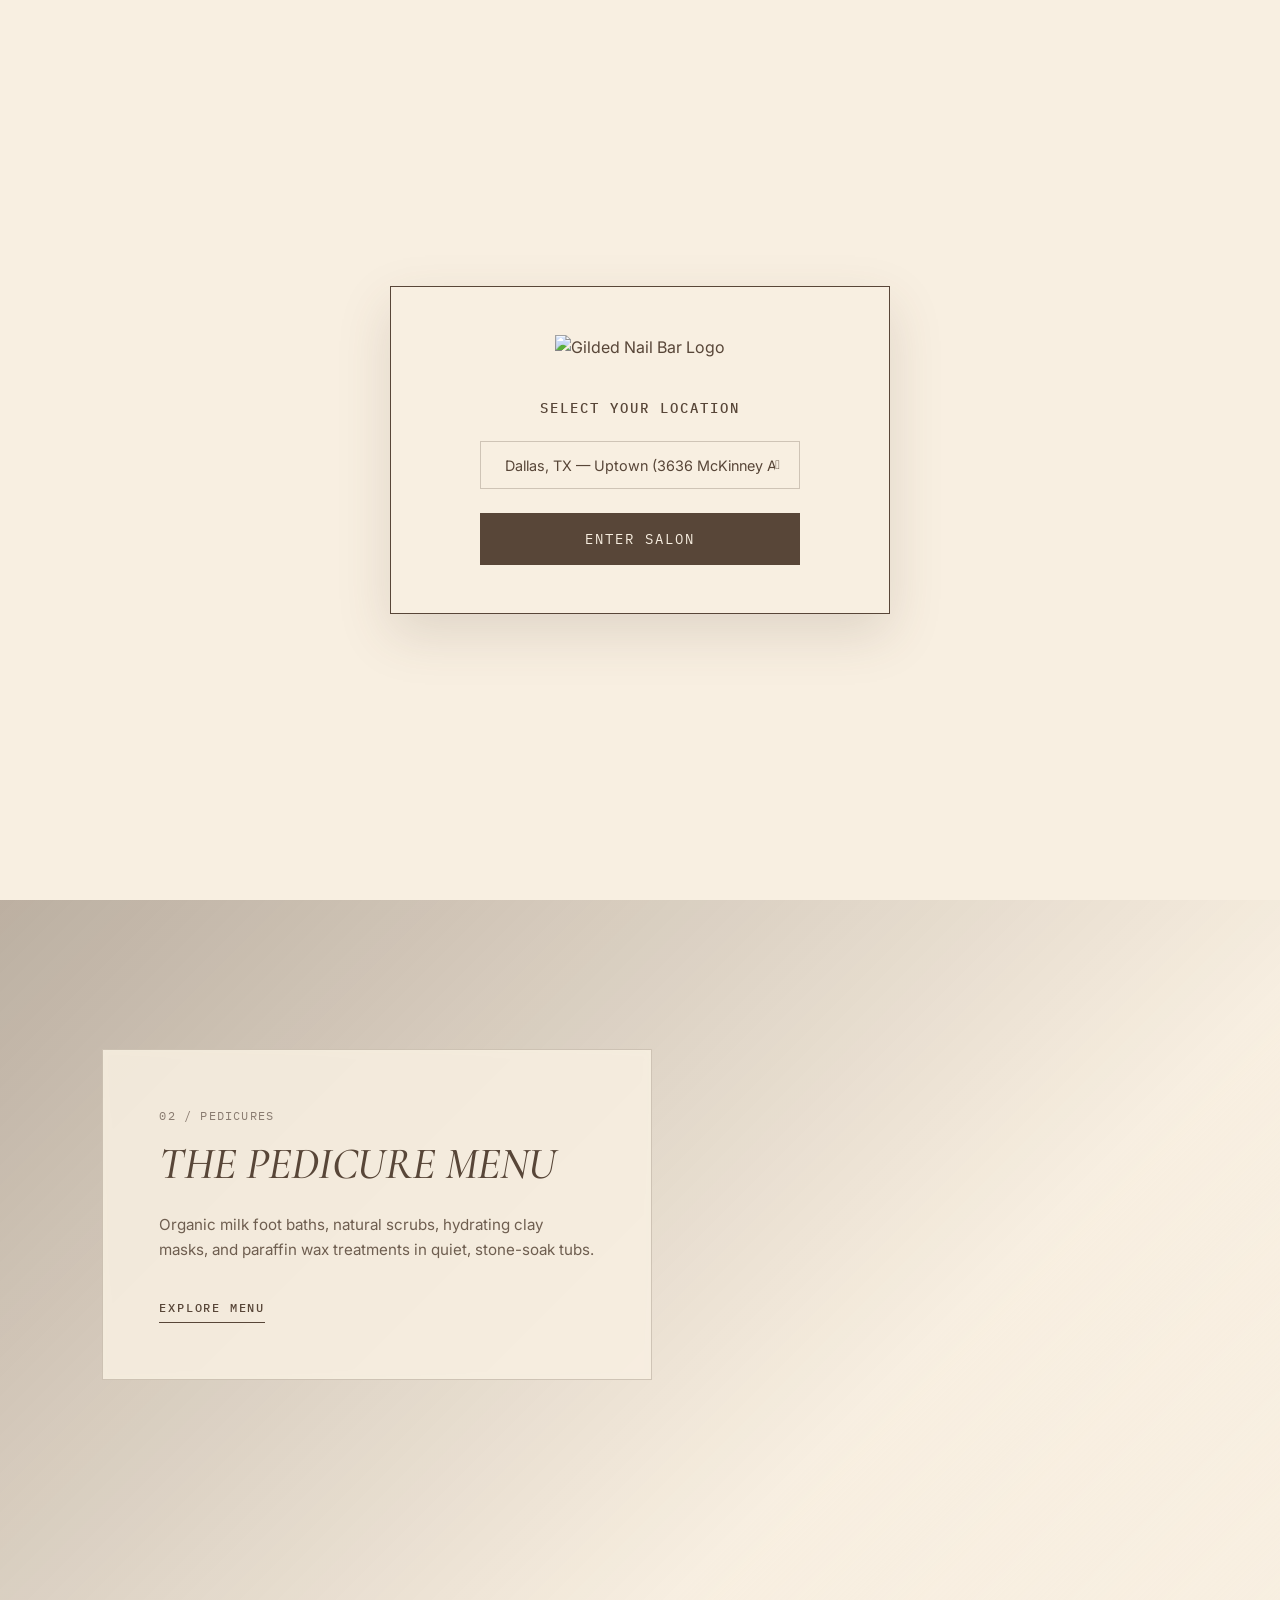
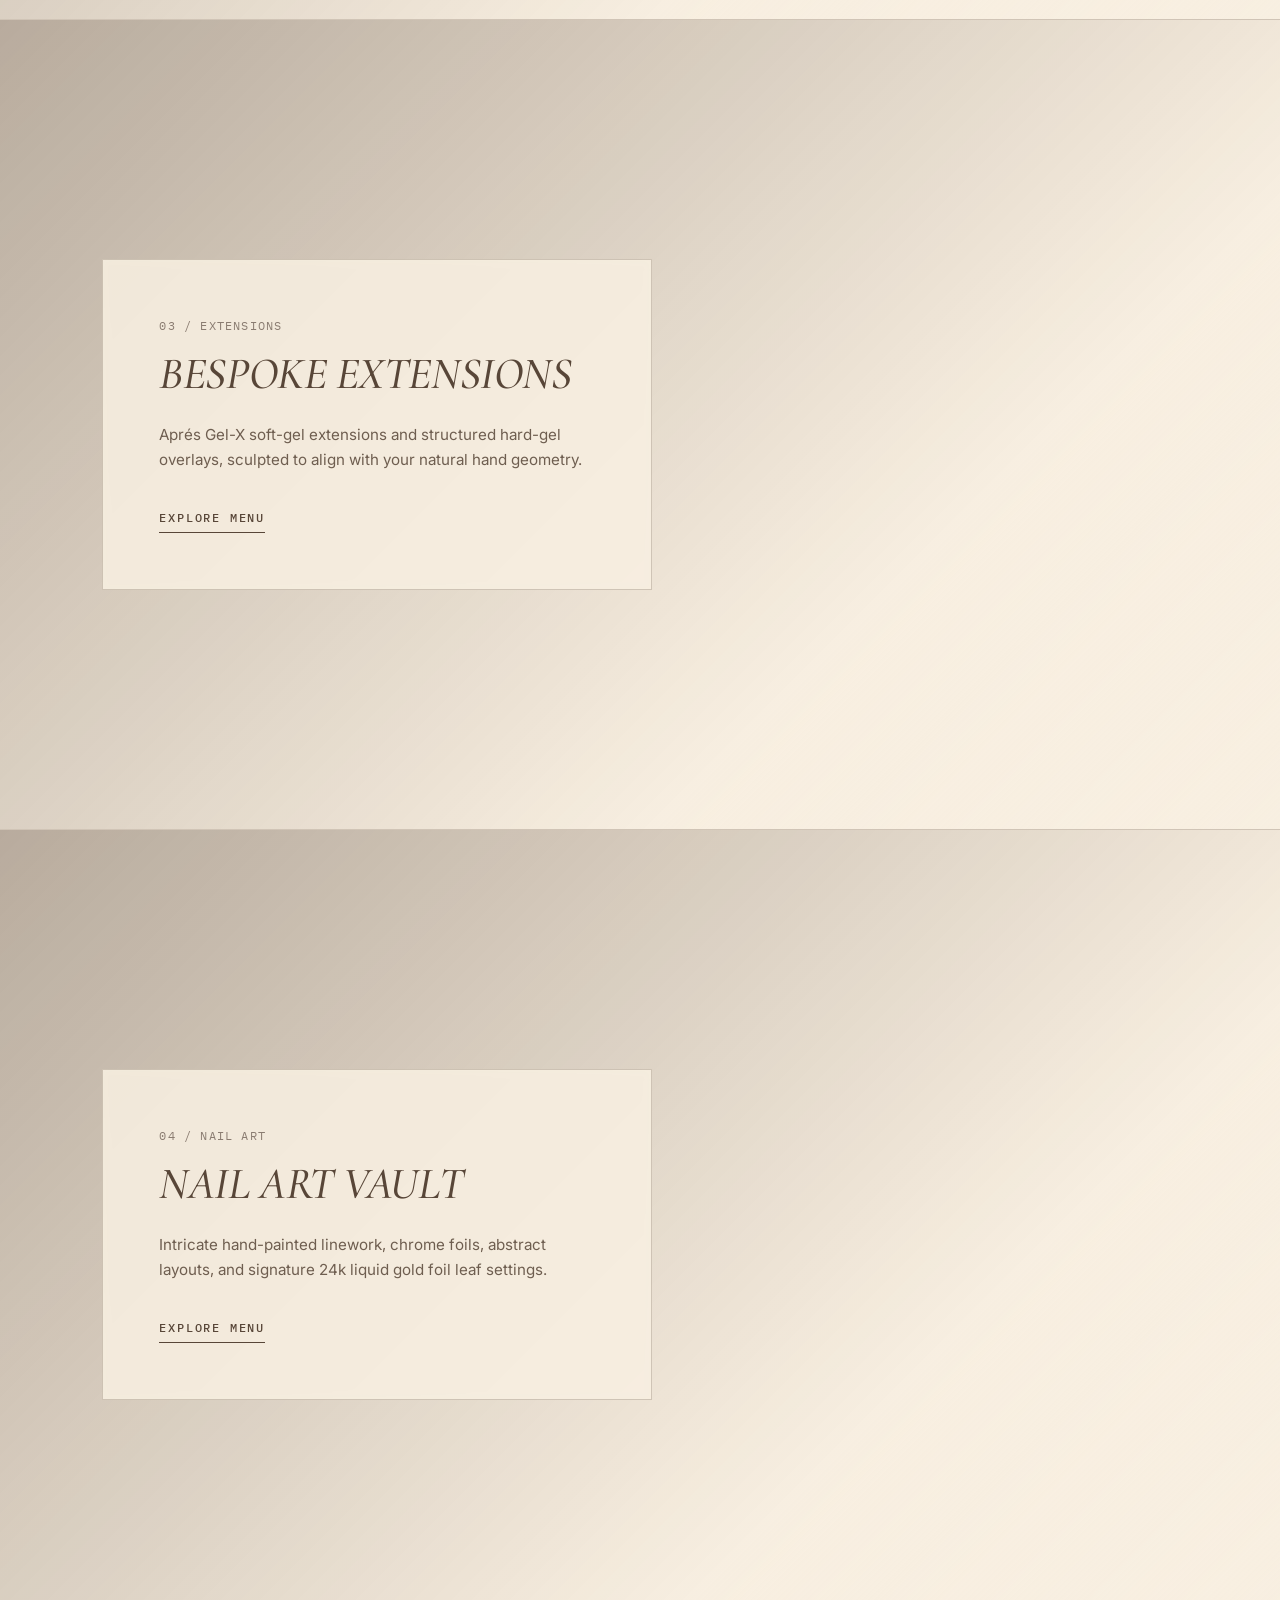
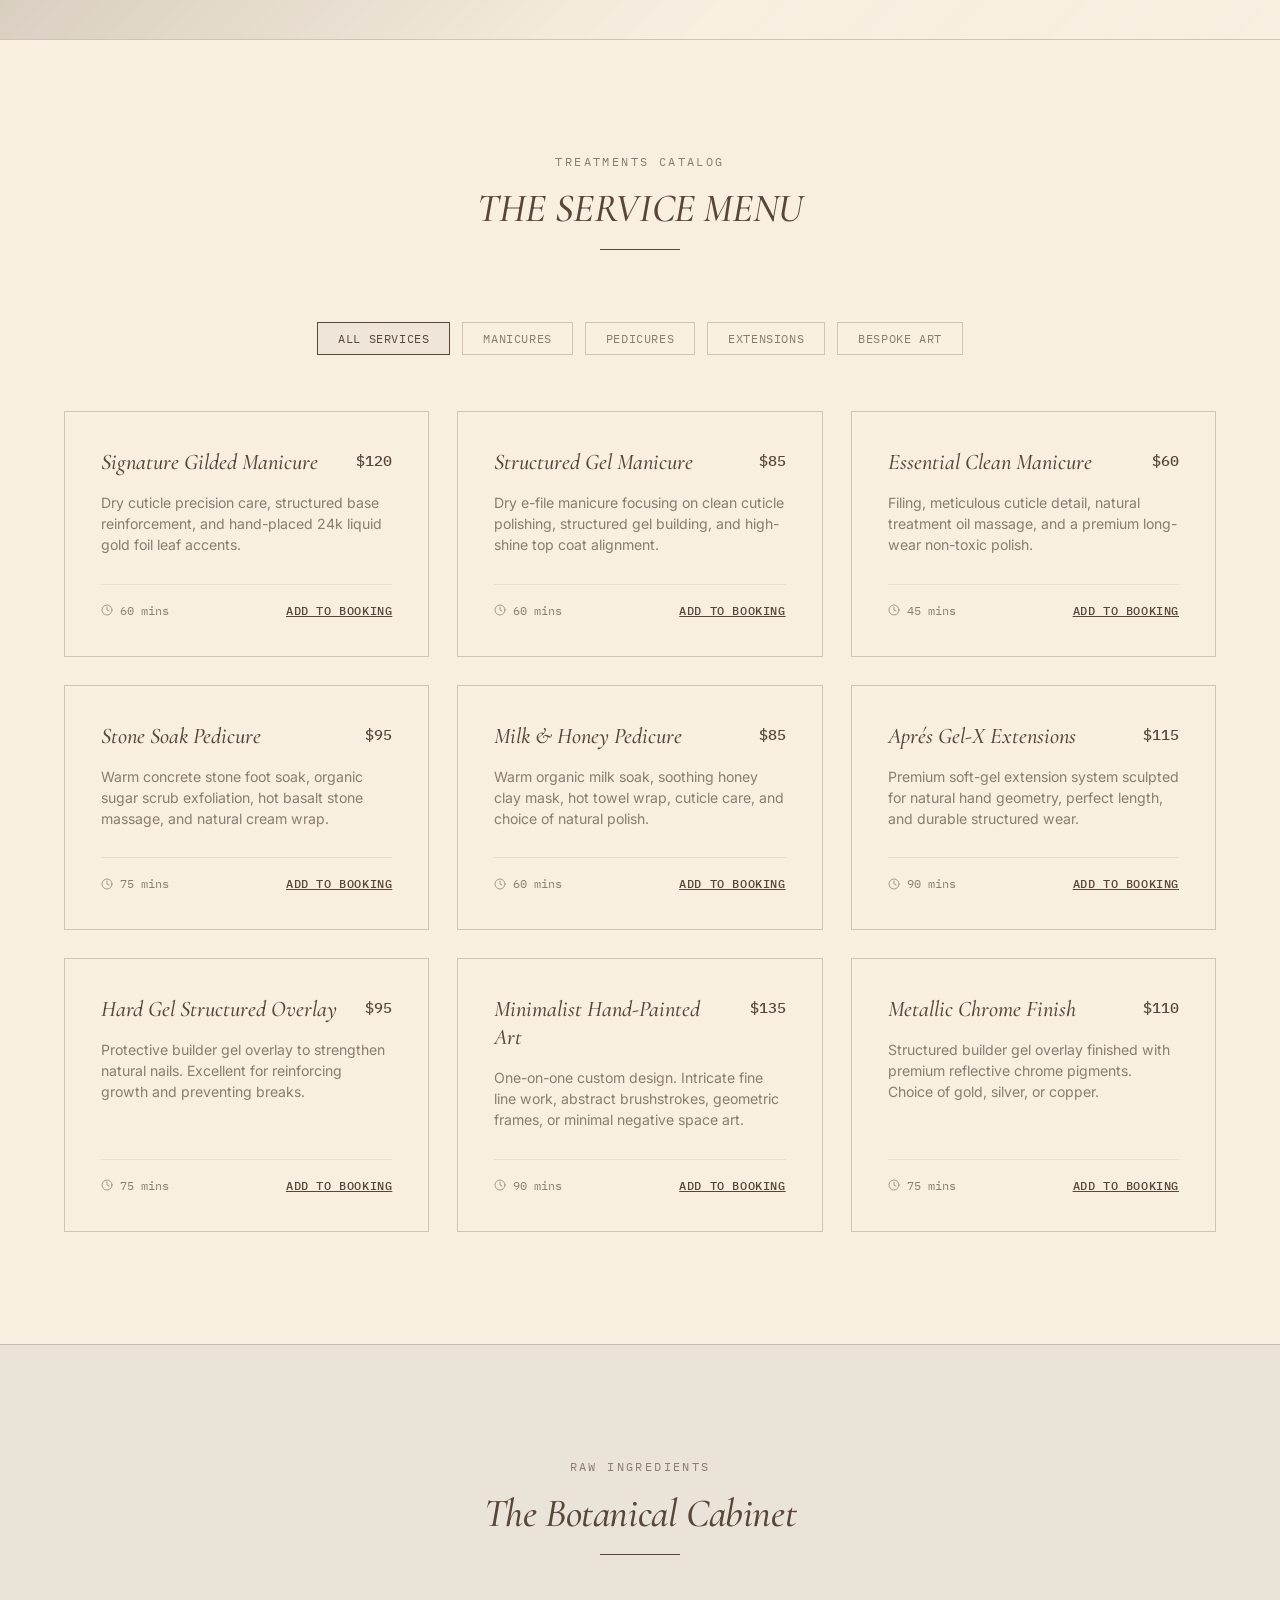
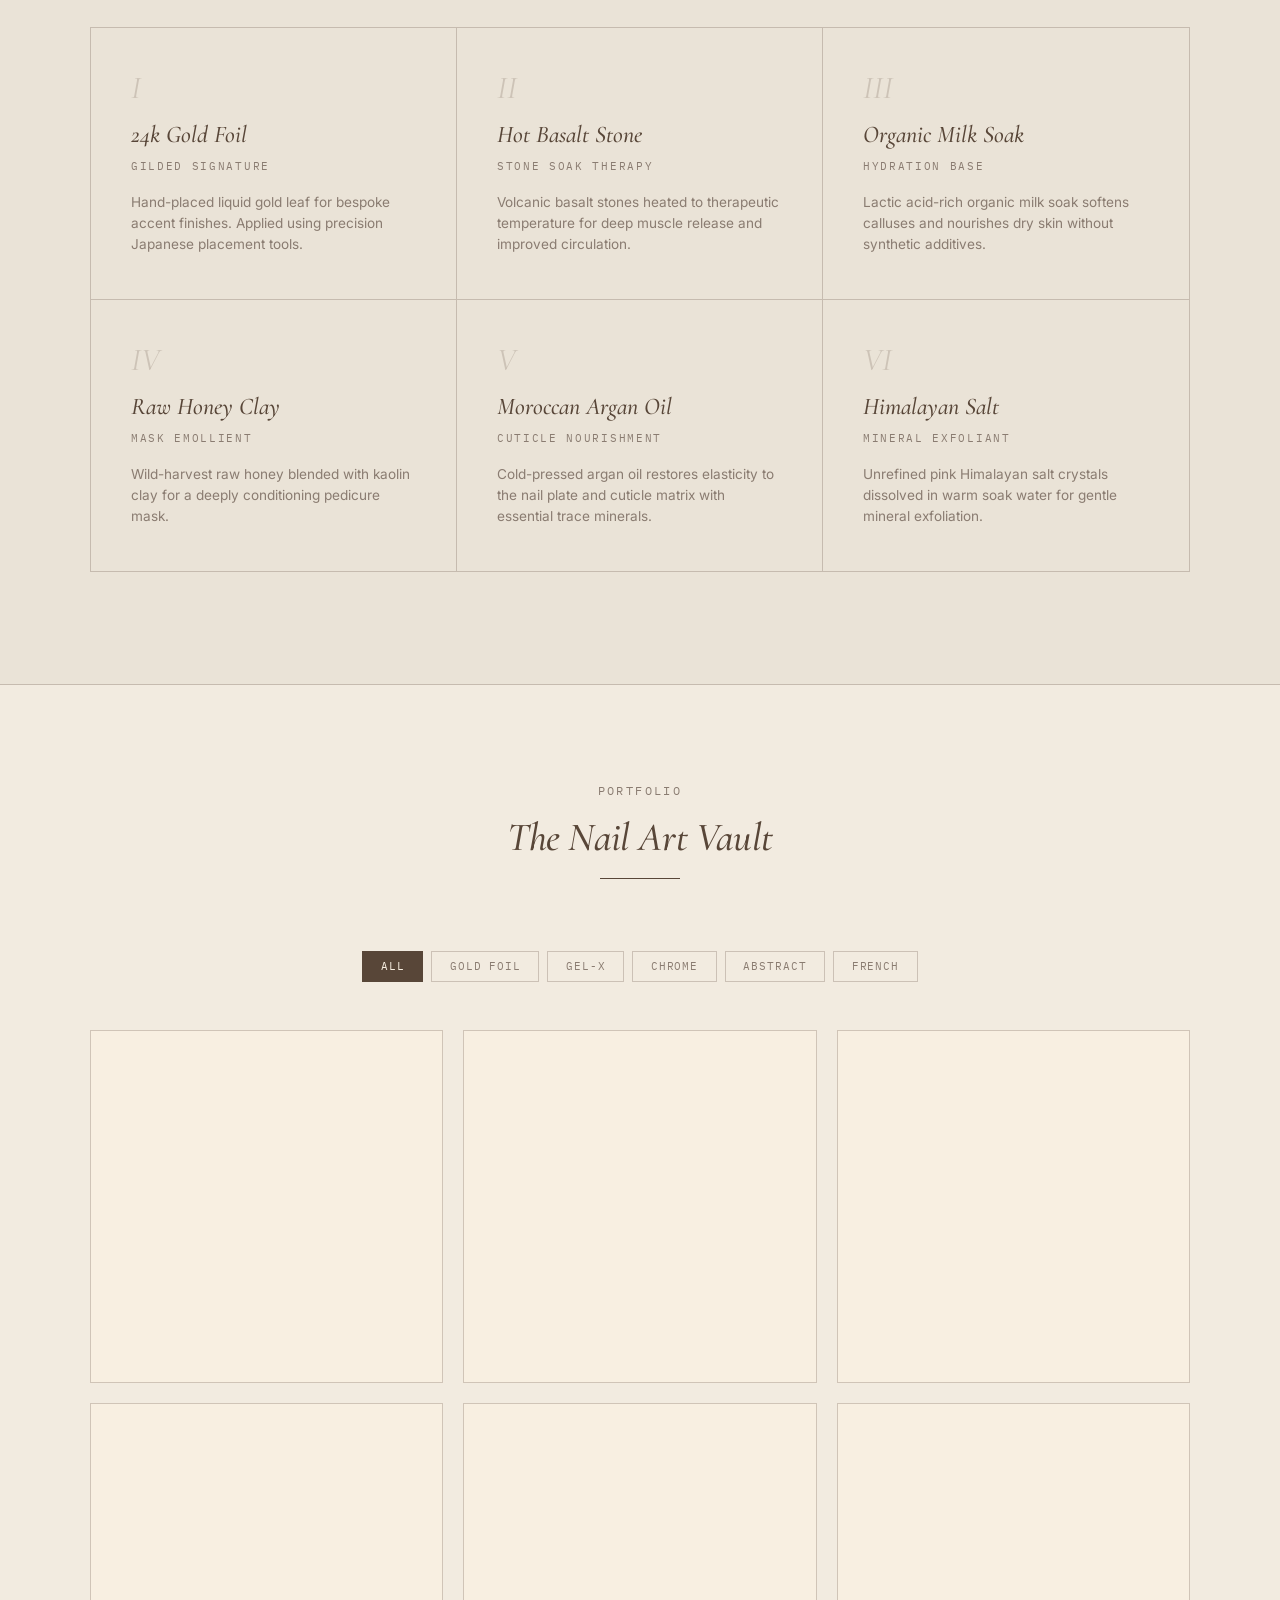
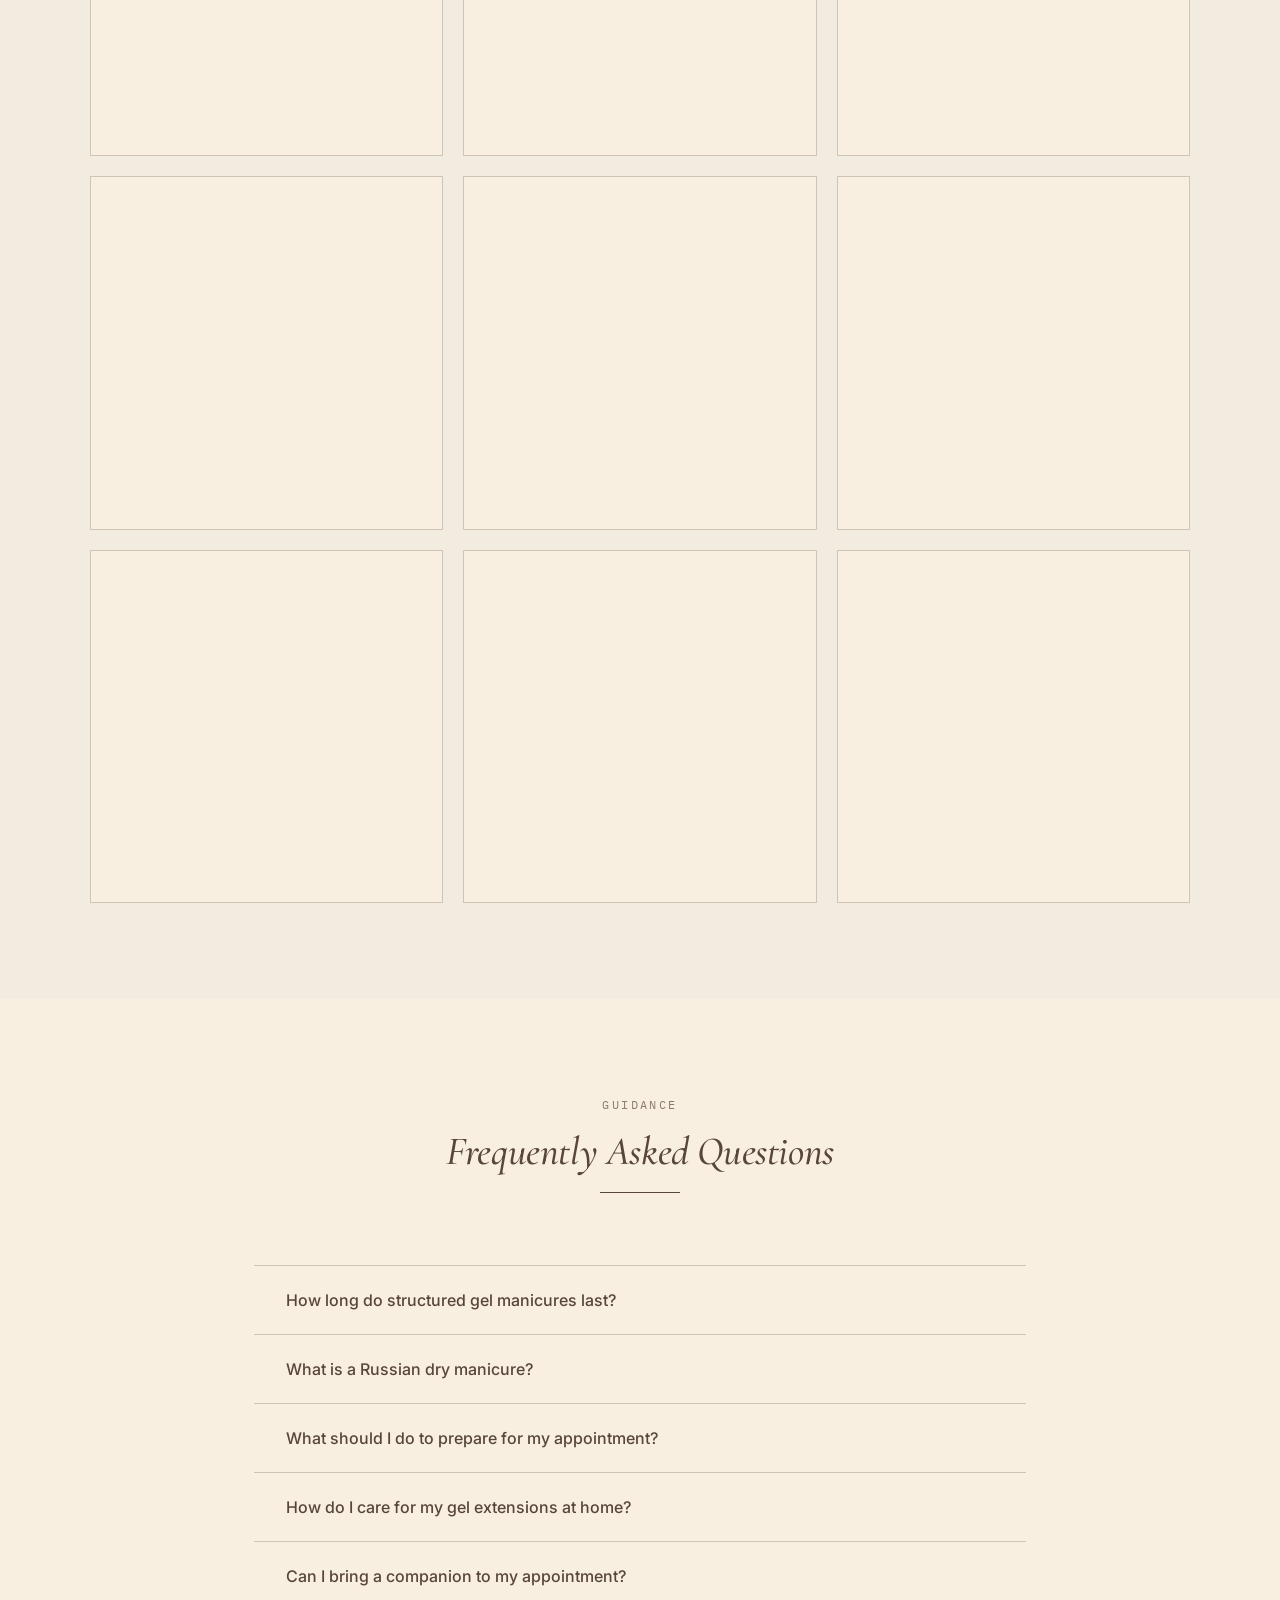
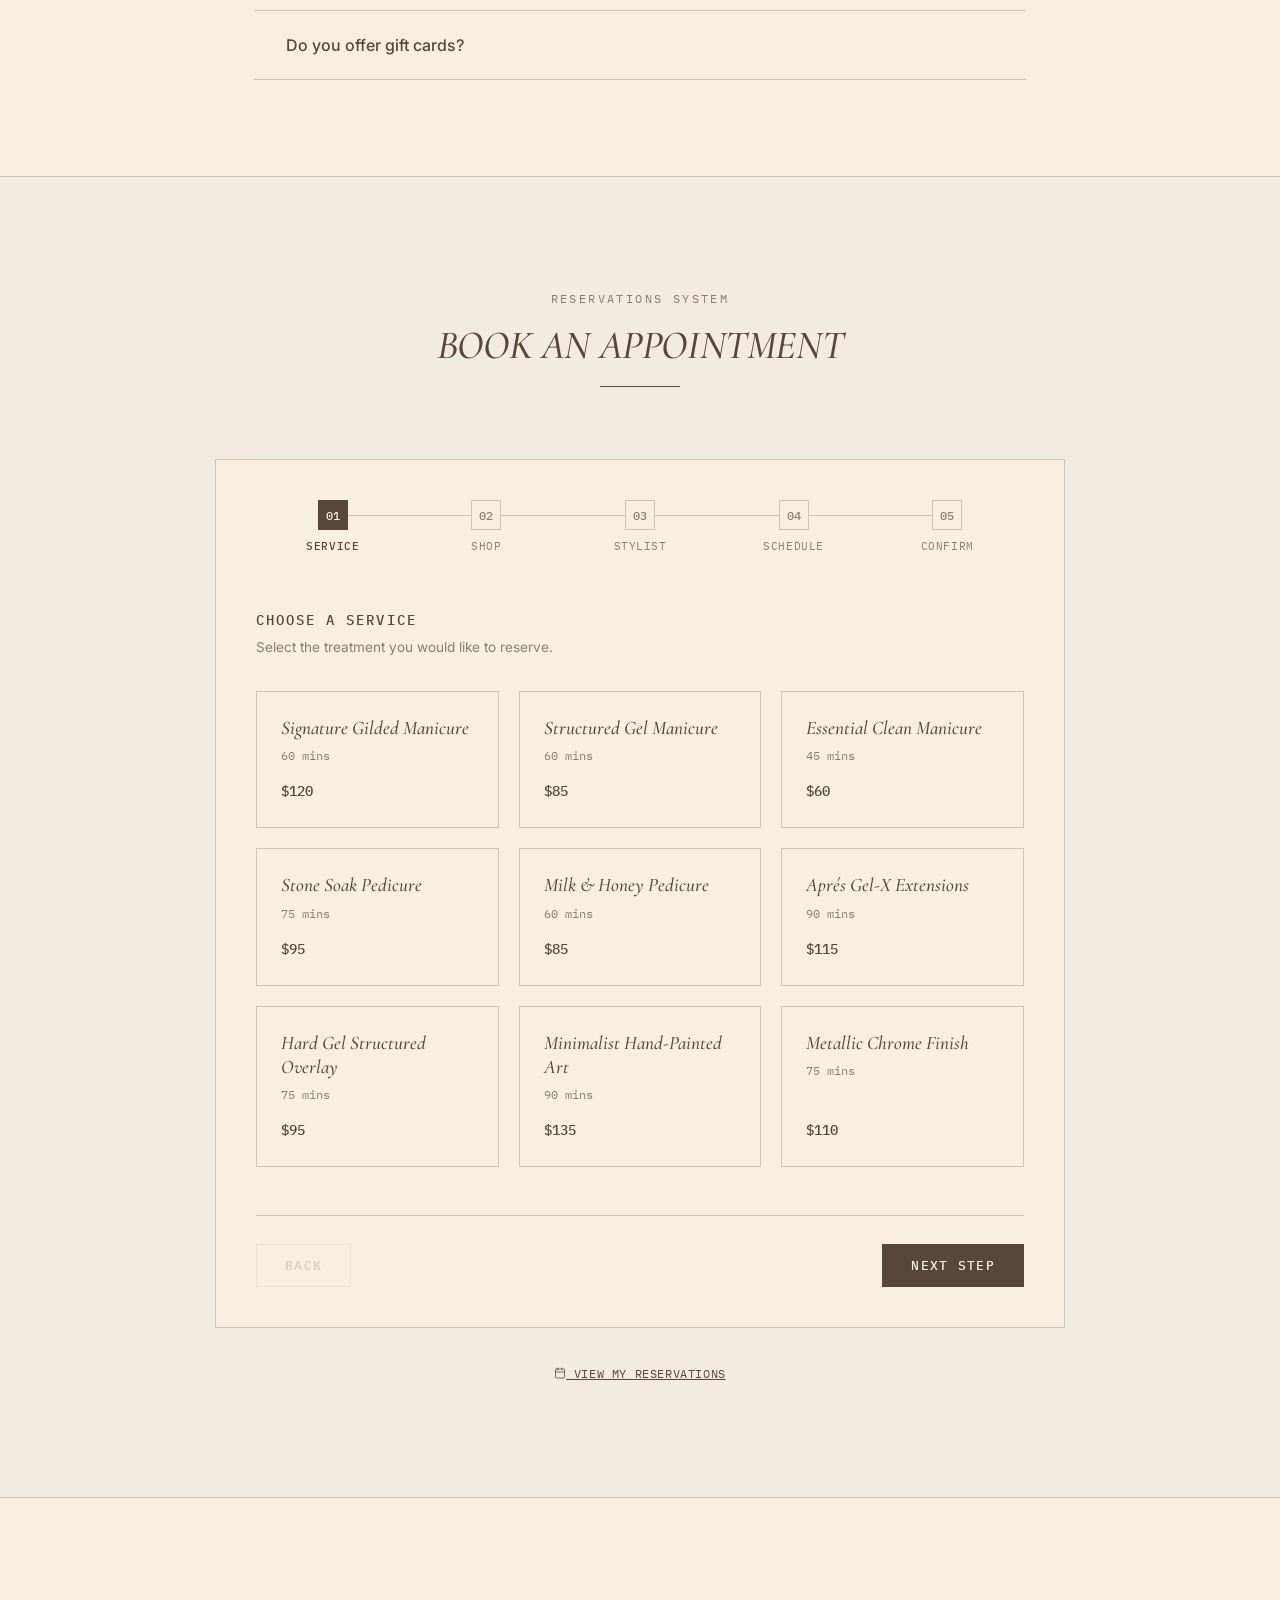
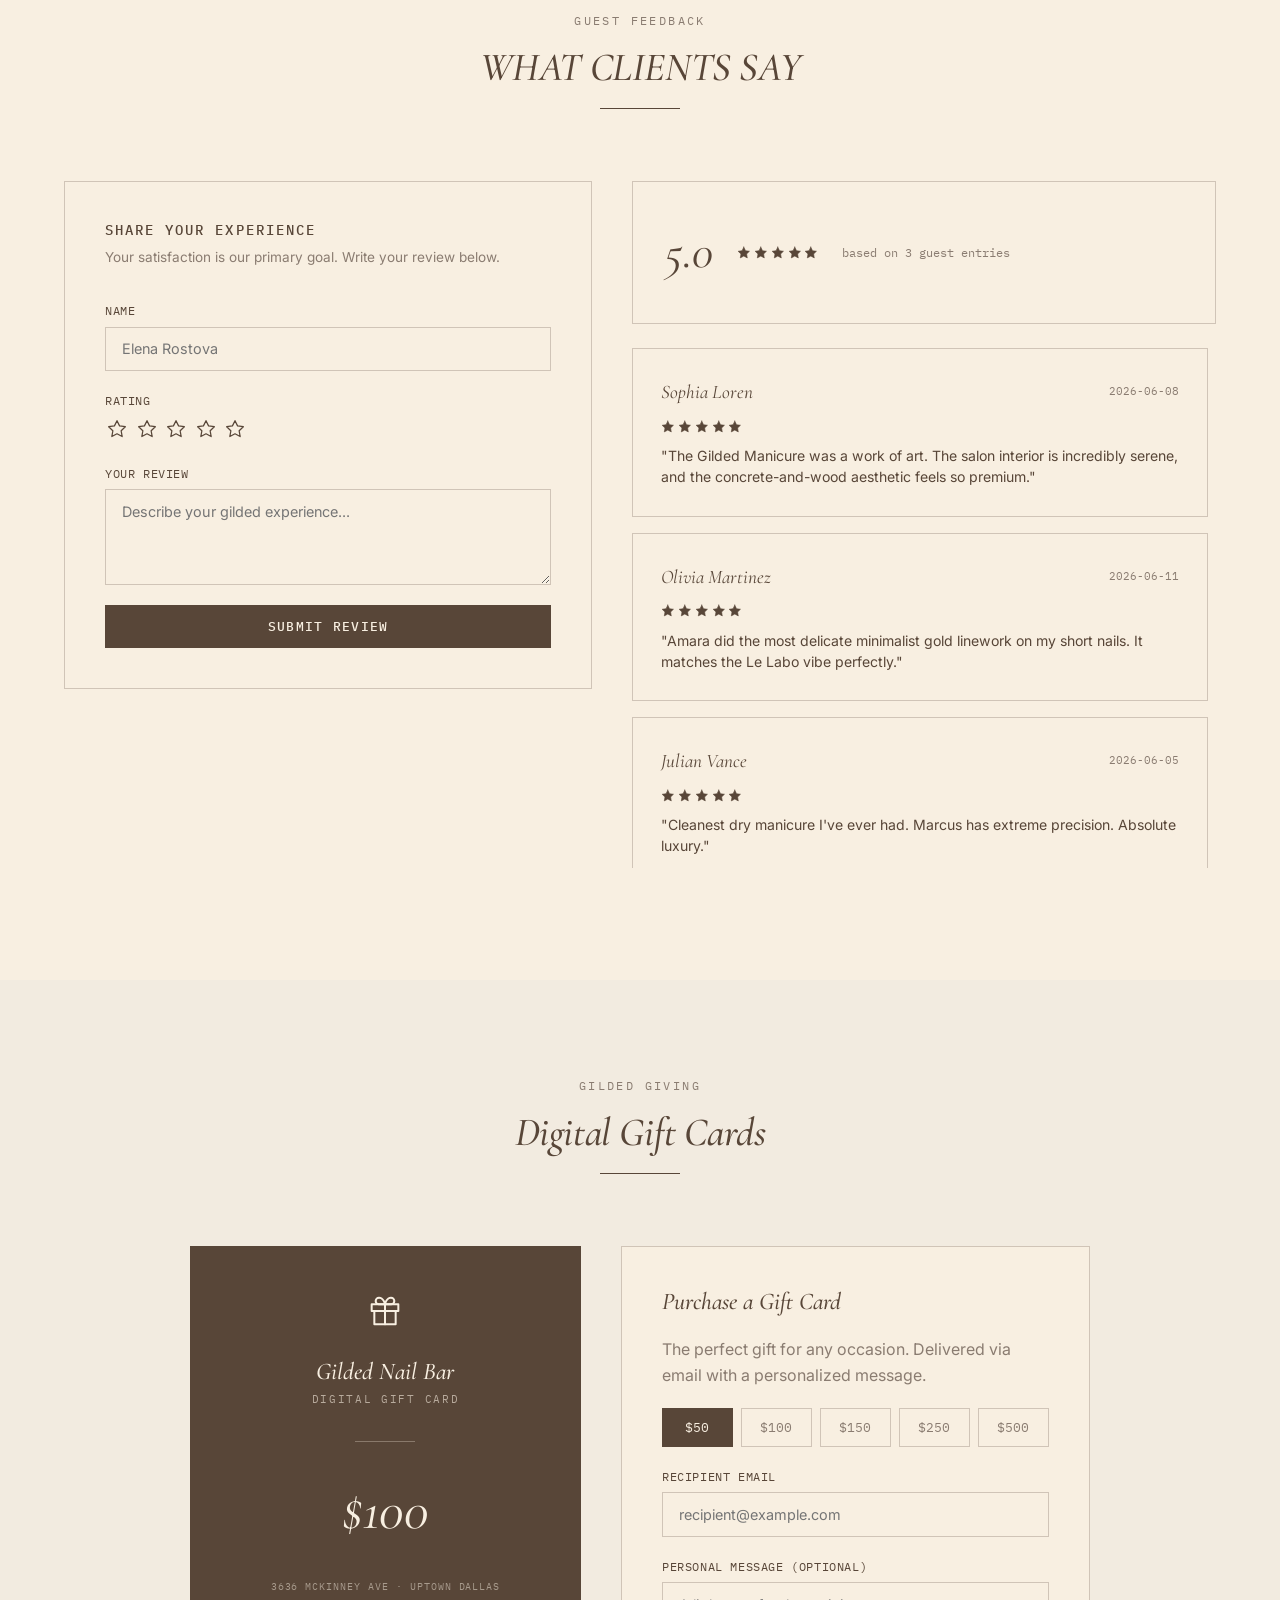
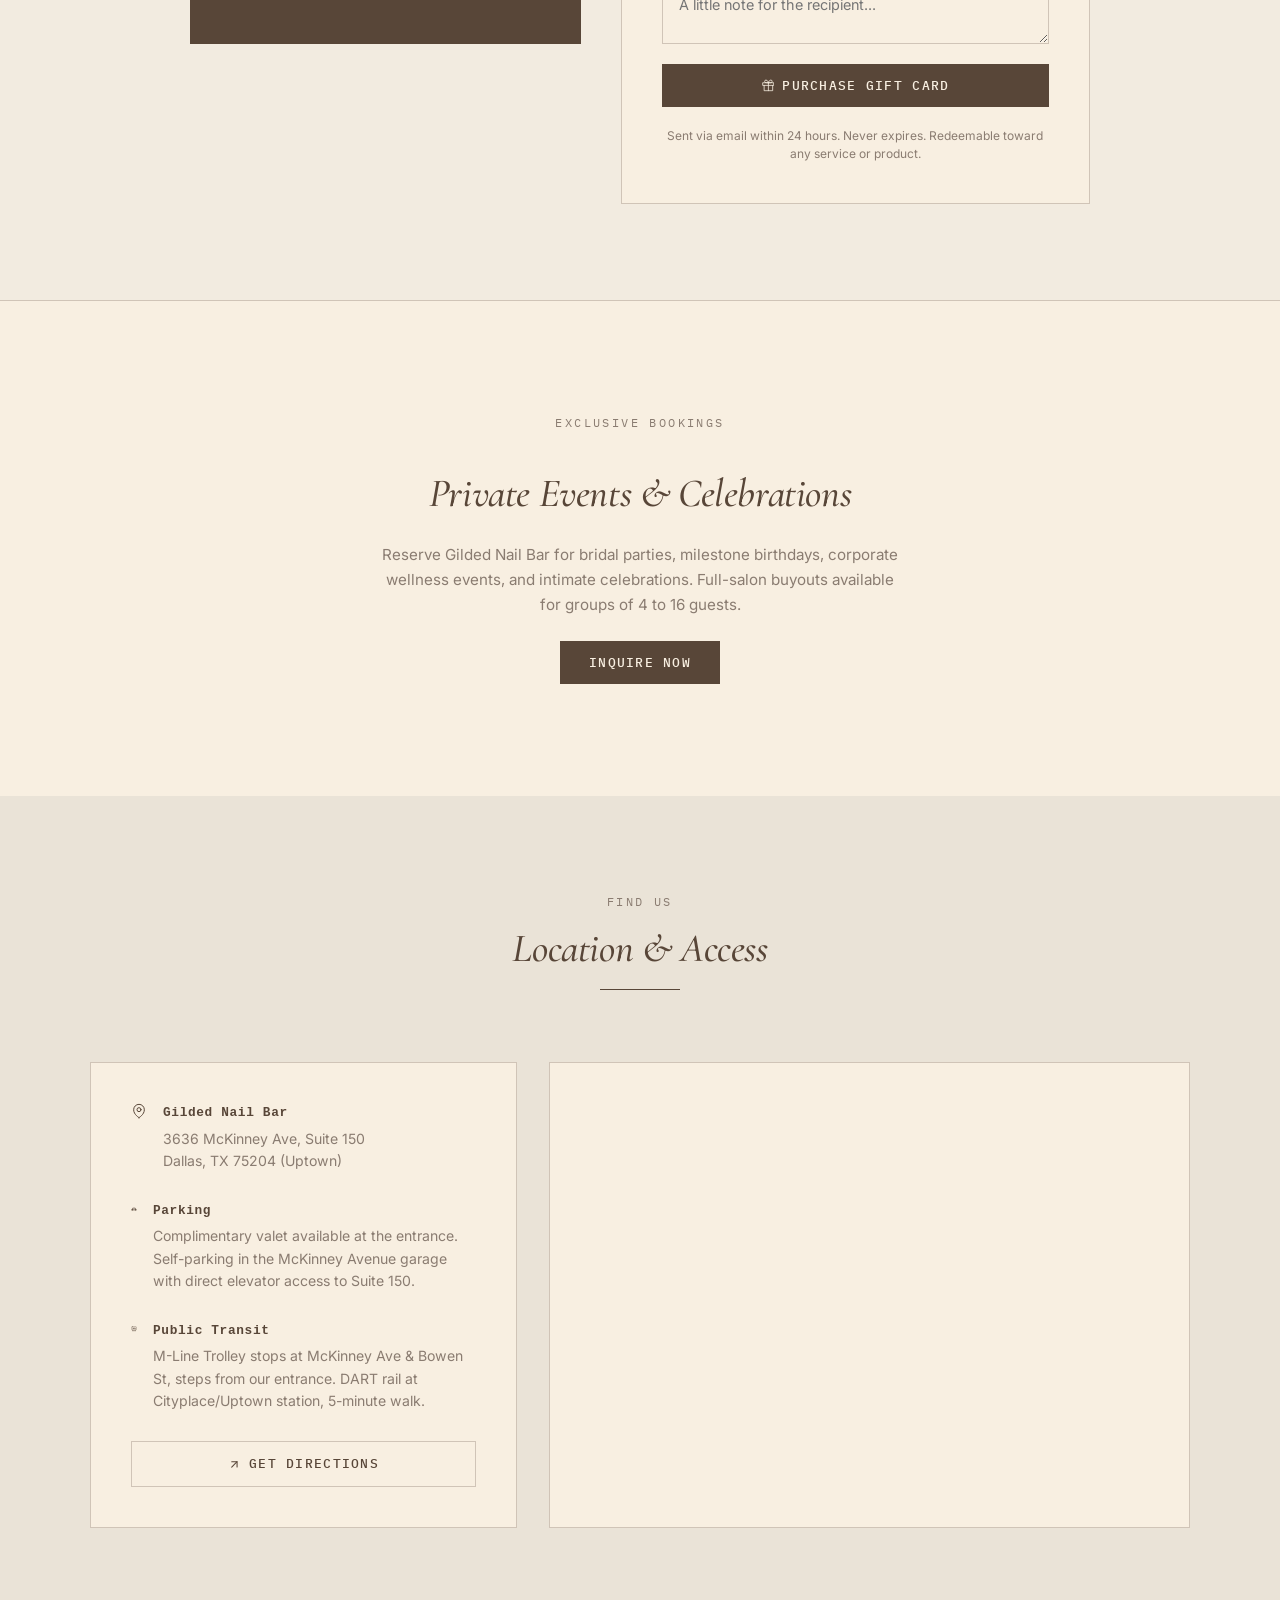
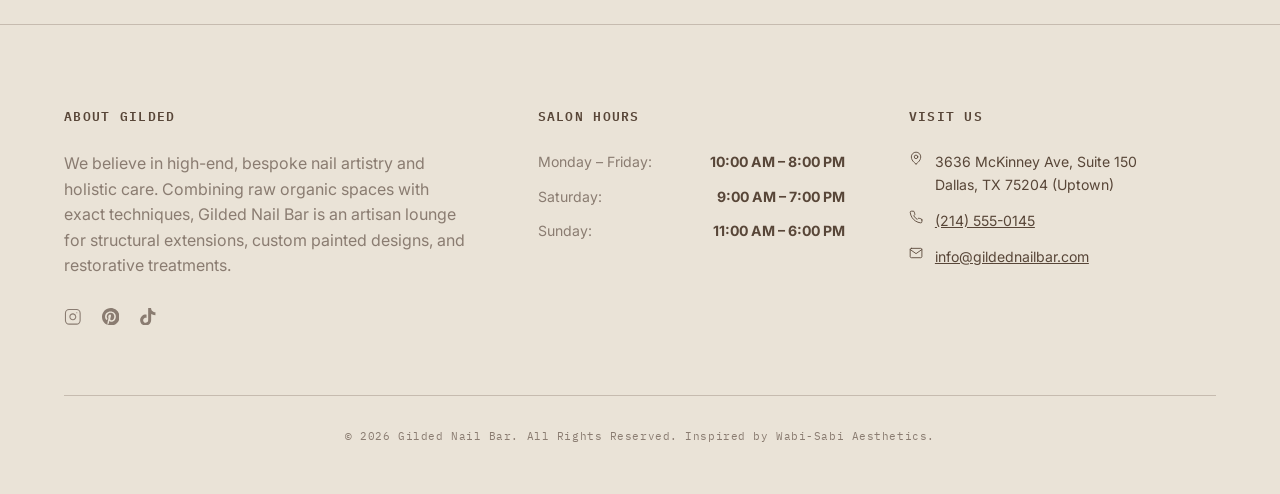
==== commit 629d8990: "feat: premium enhancements — mega menu, gallery, gift cards, custom icons, booking polish, WebP" ====
--- a/index.html
+++ b/index.html
@@ -9,26 +9,181 @@
     <meta property="og:title" content="Gilded Nail Bar | Luxe Minimalist Nail Salon Uptown Dallas">
     <meta property="og:description" content="Bespoke luxury nail care, structured gel extensions, and gold foil accents in Uptown Dallas. Inspired by raw, minimalist design.">
     <meta property="og:type" content="website">
+    <meta property="og:image" content="gilded_logo.webp">
+    <meta property="og:url" content="https://www.gildednailbar.com">
+    
+    <!-- Schema.org Structured Data -->
+    <script type="application/ld+json">
+    {
+        "@context": "https://schema.org",
+        "@type": "BeautySalon",
+        "name": "Gilded Nail Bar",
+        "image": "https://www.gildednailbar.com/gilded_logo.webp",
+        "url": "https://www.gildednailbar.com",
+        "telephone": "+1-214-555-0145",
+        "email": "info@gildednailbar.com",
+        "description": "Indulge in bespoke luxury nail art, structured gel manicures, and organic pedicures at Gilded Nail Bar on McKinney Ave, Dallas.",
+        "address": {
+            "@type": "PostalAddress",
+            "streetAddress": "3636 McKinney Ave, Suite 150",
+            "addressLocality": "Dallas",
+            "addressRegion": "TX",
+            "postalCode": "75204",
+            "addressCountry": "US"
+        },
+        "geo": {
+            "@type": "GeoCoordinates",
+            "latitude": 32.8041,
+            "longitude": -96.8025
+        },
+        "openingHoursSpecification": [
+            { "@type": "OpeningHoursSpecification", "dayOfWeek": ["Monday","Tuesday","Wednesday","Thursday","Friday"], "opens": "10:00", "closes": "20:00" },
+            { "@type": "OpeningHoursSpecification", "dayOfWeek": "Saturday", "opens": "09:00", "closes": "19:00" },
+            { "@type": "OpeningHoursSpecification", "dayOfWeek": "Sunday", "opens": "11:00", "closes": "18:00" }
+        ],
+        "priceRange": "$$$",
+        "sameAs": [
+            "https://www.instagram.com/gildednailbar",
+            "https://www.pinterest.com/gildednailbar",
+            "https://www.tiktok.com/@gildednailbar"
+        ],
+        "aggregateRating": {
+            "@type": "AggregateRating",
+            "ratingValue": "4.9",
+            "bestRating": "5",
+            "ratingCount": "128"
+        }
+    }
+    </script>
     
     <!-- Google Fonts -->
     <link rel="preconnect" href="https://fonts.googleapis.com">
     <link rel="preconnect" href="https://fonts.gstatic.com" crossorigin>
     <link href="https://fonts.googleapis.com/css2?family=IBM+Plex+Mono:wght@300;400;500;600&family=Cormorant+Garamond:ital,wght@0,300;0,400;0,500;0,600;0,700;1,300;1,400&family=Inter:wght@300;400;500;600&display=swap" rel="stylesheet">
     
-    <!-- FontAwesome for icons -->
-    <link rel="stylesheet" href="https://cdnjs.cloudflare.com/ajax/libs/font-awesome/6.4.0/css/all.min.css">
-    
     <!-- Custom CSS -->
     <link rel="stylesheet" href="styles.css">
 </head>
 <body>
+    <!-- Custom SVG Icon Sprite (hidden) -->
+    <svg xmlns="http://www.w3.org/2000/svg" style="display:none" aria-hidden="true">
+        <defs>
+            <symbol id="icon-pin" viewBox="0 0 24 24" fill="none" stroke="currentColor" stroke-width="1.5" stroke-linecap="round" stroke-linejoin="round">
+                <path d="M12 22s-8-4.5-8-11.8A8 8 0 0 1 12 2a8 8 0 0 1 8 8.2C20 17.5 12 22 12 22z"/>
+                <circle cx="12" cy="10" r="3"/>
+            </symbol>
+            <symbol id="icon-phone" viewBox="0 0 24 24" fill="none" stroke="currentColor" stroke-width="1.5" stroke-linecap="round" stroke-linejoin="round">
+                <path d="M22 16.92v3a2 2 0 0 1-2.18 2 19.79 19.79 0 0 1-8.63-3.07 19.5 19.5 0 0 1-6-6 19.79 19.79 0 0 1-3.07-8.67A2 2 0 0 1 4.11 2h3a2 2 0 0 1 2 1.72 12.84 12.84 0 0 0 .7 2.81 2 2 0 0 1-.45 2.11L8.09 9.91a16 16 0 0 0 6 6l1.27-1.27a2 2 0 0 1 2.11-.45 12.84 12.84 0 0 0 2.81.7A2 2 0 0 1 22 16.92z"/>
+            </symbol>
+            <symbol id="icon-mail" viewBox="0 0 24 24" fill="none" stroke="currentColor" stroke-width="1.5" stroke-linecap="round" stroke-linejoin="round">
+                <path d="M4 4h16c1.1 0 2 .9 2 2v12c0 1.1-.9 2-2 2H4c-1.1 0-2-.9-2-2V6c0-1.1.9-2 2-2z"/>
+                <polyline points="22,6 12,13 2,6"/>
+            </symbol>
+            <symbol id="icon-chevron-down" viewBox="0 0 24 24" fill="none" stroke="currentColor" stroke-width="2" stroke-linecap="round" stroke-linejoin="round">
+                <polyline points="6 9 12 15 18 9"/>
+            </symbol>
+            <symbol id="icon-chevron-left" viewBox="0 0 24 24" fill="none" stroke="currentColor" stroke-width="2" stroke-linecap="round" stroke-linejoin="round">
+                <polyline points="15 18 9 12 15 6"/>
+            </symbol>
+            <symbol id="icon-chevron-right" viewBox="0 0 24 24" fill="none" stroke="currentColor" stroke-width="2" stroke-linecap="round" stroke-linejoin="round">
+                <polyline points="9 18 15 12 9 6"/>
+            </symbol>
+            <symbol id="icon-calendar" viewBox="0 0 24 24" fill="none" stroke="currentColor" stroke-width="1.5" stroke-linecap="round" stroke-linejoin="round">
+                <rect x="3" y="4" width="18" height="18" rx="2" ry="2"/>
+                <line x1="16" y1="2" x2="16" y2="6"/>
+                <line x1="8" y1="2" x2="8" y2="6"/>
+                <line x1="3" y1="10" x2="21" y2="10"/>
+            </symbol>
+            <symbol id="icon-star" viewBox="0 0 24 24" fill="none" stroke="currentColor" stroke-width="1.5" stroke-linecap="round" stroke-linejoin="round">
+                <polygon points="12 2 15.09 8.26 22 9.27 17 14.14 18.18 21.02 12 17.77 5.82 21.02 7 14.14 2 9.27 8.91 8.26 12 2"/>
+            </symbol>
+            <symbol id="icon-star-filled" viewBox="0 0 24 24" fill="currentColor" stroke="currentColor" stroke-width="1" stroke-linecap="round" stroke-linejoin="round">
+                <polygon points="12 2 15.09 8.26 22 9.27 17 14.14 18.18 21.02 12 17.77 5.82 21.02 7 14.14 2 9.27 8.91 8.26 12 2"/>
+            </symbol>
+            <symbol id="icon-check" viewBox="0 0 24 24" fill="none" stroke="currentColor" stroke-width="2.5" stroke-linecap="round" stroke-linejoin="round">
+                <polyline points="20 6 9 17 4 12"/>
+            </symbol>
+            <symbol id="icon-instagram" viewBox="0 0 24 24" fill="none" stroke="currentColor" stroke-width="1.5" stroke-linecap="round" stroke-linejoin="round">
+                <rect x="2" y="2" width="20" height="20" rx="5" ry="5"/>
+                <path d="M16 11.37A4 4 0 1 1 12.63 8 4 4 0 0 1 16 11.37z"/>
+                <line x1="17.5" y1="6.5" x2="17.51" y2="6.5"/>
+            </symbol>
+            <symbol id="icon-pinterest" viewBox="0 0 24 24" fill="currentColor" stroke="none">
+                <path d="M12 0C5.4 0 0 5.4 0 12c0 5.1 3.1 9.4 7.6 11.2-.1-.9-.2-2.4 0-3.4.2-.9 1.4-6 1.4-6s-.4-.7-.4-1.8c0-1.7 1-3 2.2-3 .9 0 1.5.7 1.5 1.6 0 1-.7 2.6-1 4-.3 1.2.6 2.2 1.8 2.2 2.1 0 3.7-2.2 3.7-5.5 0-2.9-2.1-4.9-5-4.9-3.4 0-5.4 2.6-5.4 5.2 0 1 .4 2.1.9 2.7.1.1.1.3 0 .4-.1.4-.3 1.3-.4 1.5-.1.2-.2.3-.4.2-1.4-.7-2.3-2.8-2.3-4.5 0-3.6 2.6-7 7.6-7 4 0 7.1 2.9 7.1 6.7 0 4-2.5 7.2-6.1 7.2-1.2 0-2.3-.6-2.7-1.3l-.7 2.8c-.3 1-.9 2-1.5 2.8C8.5 23.4 10.2 24 12 24c6.6 0 12-5.4 12-12S18.6 0 12 0z"/>
+            </symbol>
+            <symbol id="icon-tiktok" viewBox="0 0 24 24" fill="currentColor" stroke="none">
+                <path d="M12.525.02c1.31-.02 2.61-.01 3.91-.02.08 1.53.63 3.09 1.75 4.17 1.12 1.11 2.7 1.62 4.24 1.79v4.03c-1.44-.05-2.89-.35-4.2-.97-.57-.26-1.1-.59-1.62-.93-.01 2.92.01 5.84-.02 8.75-.08 1.4-.54 2.79-1.35 3.94-1.31 1.92-3.58 3.17-5.91 3.21-1.43.08-2.86-.31-4.08-1.03-2.02-1.19-3.44-3.37-3.65-5.71-.02-.5-.03-1-.01-1.49.18-1.9 1.12-3.72 2.58-4.96 1.66-1.44 3.98-2.13 6.15-1.72.02 1.48-.04 2.96-.04 4.44-.99-.32-2.15-.23-3.02.37-.63.41-1.11 1.04-1.36 1.75-.21.51-.15 1.07-.14 1.61.24 1.64 1.82 3.02 3.5 2.87 1.12-.01 2.19-.66 2.77-1.61.19-.33.4-.67.41-1.06.1-1.79.06-3.57.07-5.36.01-4.03-.01-8.05.02-12.07z"/>
+            </symbol>
+            <symbol id="icon-sparkle" viewBox="0 0 24 24" fill="none" stroke="currentColor" stroke-width="1.5" stroke-linecap="round" stroke-linejoin="round">
+                <path d="M12 2l1.5 6.5L20 10l-6.5 1.5L12 18l-1.5-6.5L4 10l6.5-1.5L12 2z"/>
+                <path d="M18 14l.6 2.4L21 17l-2.4.6L18 20l-.6-2.4L15 17l2.4-.6L18 14z"/>
+            </symbol>
+            <symbol id="icon-car" viewBox="0 0 24 24" fill="none" stroke="currentColor" stroke-width="1.5" stroke-linecap="round" stroke-linejoin="round">
+                <path d="M5 17h14M5 17H3v-3.5M5 17l2-8h10l2 8M19 17h2v-3.5M7 14h10M7 14a1.5 1.5 0 1 1-3 0 1.5 1.5 0 0 1 3 0z"/>
+                <circle cx="17.5" cy="14" r="1.5"/>
+                <path d="M5 12.5L7 8h10l2 4.5"/>
+            </symbol>
+            <symbol id="icon-train" viewBox="0 0 24 24" fill="none" stroke="currentColor" stroke-width="1.5" stroke-linecap="round" stroke-linejoin="round">
+                <rect x="3" y="3" width="18" height="13" rx="2"/>
+                <path d="M7 16v3M17 16v3M7 19h10"/>
+                <circle cx="8.5" cy="10" r="1"/>
+                <circle cx="15.5" cy="10" r="1"/>
+                <line x1="12" y1="7" x2="12" y2="10"/>
+            </symbol>
+            <symbol id="icon-close" viewBox="0 0 24 24" fill="none" stroke="currentColor" stroke-width="2" stroke-linecap="round" stroke-linejoin="round">
+                <line x1="18" y1="6" x2="6" y2="18"/>
+                <line x1="6" y1="6" x2="18" y2="18"/>
+            </symbol>
+            <symbol id="icon-menu" viewBox="0 0 24 24" fill="none" stroke="currentColor" stroke-width="2" stroke-linecap="round" stroke-linejoin="round">
+                <line x1="3" y1="6" x2="21" y2="6"/>
+                <line x1="3" y1="12" x2="21" y2="12"/>
+                <line x1="3" y1="18" x2="21" y2="18"/>
+            </symbol>
+            <symbol id="icon-arrow-up-right" viewBox="0 0 24 24" fill="none" stroke="currentColor" stroke-width="2" stroke-linecap="round" stroke-linejoin="round">
+                <line x1="7" y1="17" x2="17" y2="7"/>
+                <polyline points="7 7 17 7 17 17"/>
+            </symbol>
+            <symbol id="icon-clock" viewBox="0 0 24 24" fill="none" stroke="currentColor" stroke-width="1.5" stroke-linecap="round" stroke-linejoin="round">
+                <circle cx="12" cy="12" r="10"/>
+                <polyline points="12 6 12 12 16 14"/>
+            </symbol>
+            <symbol id="icon-gift" viewBox="0 0 24 24" fill="none" stroke="currentColor" stroke-width="1.5" stroke-linecap="round" stroke-linejoin="round">
+                <polyline points="20 12 20 22 4 22 4 12"/>
+                <rect x="2" y="7" width="20" height="5"/>
+                <line x1="12" y1="22" x2="12" y2="7"/>
+                <path d="M12 7H7.5a2.5 2.5 0 0 1 0-5C11 2 12 7 12 7z"/>
+                <path d="M12 7h4.5a2.5 2.5 0 0 0 0-5C13 2 12 7 12 7z"/>
+            </symbol>
+            <symbol id="icon-leaf" viewBox="0 0 24 24" fill="none" stroke="currentColor" stroke-width="1.5" stroke-linecap="round" stroke-linejoin="round">
+                <path d="M2 22c1.5-6 5-11 10-12.5"/>
+                <path d="M12 9.5C17.5 7 22 4 22 2c0 4-2 10-6.5 13.5"/>
+                <path d="M9.5 14.5c-1.5 2.5-3 5.5-3.5 7.5"/>
+            </symbol>
+            <symbol id="icon-hand" viewBox="0 0 24 24" fill="none" stroke="currentColor" stroke-width="1.5" stroke-linecap="round" stroke-linejoin="round">
+                <path d="M18 11V6a2 2 0 0 0-4 0v5"/>
+                <path d="M14 10V4a2 2 0 0 0-4 0v6"/>
+                <path d="M10 10.5V6a2 2 0 0 0-4 0v8"/>
+                <path d="M6 14c0-2.5 1.5-4 3-4 1.5 0 3 1 3 4 0 1-.5 2-1.5 2.5"/>
+                <path d="M13 14.5c.5-1 1.5-1.5 2.5-1.5 2 0 3 1 3 3.5 0 2-2 5-5 5-2 0-3-1-4-2"/>
+            </symbol>
+            <symbol id="icon-bag" viewBox="0 0 24 24" fill="none" stroke="currentColor" stroke-width="1.5" stroke-linecap="round" stroke-linejoin="round">
+                <path d="M6 2L3 6v14a2 2 0 0 0 2 2h14a2 2 0 0 0 2-2V6l-3-4z"/>
+                <line x1="3" y1="6" x2="21" y2="6"/>
+                <path d="M16 10a4 4 0 0 1-8 0"/>
+            </symbol>
+            <symbol id="icon-plus" viewBox="0 0 24 24" fill="none" stroke="currentColor" stroke-width="2" stroke-linecap="round" stroke-linejoin="round">
+                <line x1="12" y1="5" x2="12" y2="19"/>
+                <line x1="5" y1="12" x2="19" y2="12"/>
+            </symbol>
+        </defs>
+    </svg>
 
     <!-- Splash Entrance Screen -->
     <div class="splash-screen" id="splash-screen">
         <div class="splash-bg"></div>
         <div class="splash-content">
             <div class="splash-logo-container">
-                <img src="gilded_logo.png" alt="Gilded Nail Bar Logo" class="splash-logo">
+                <img src="gilded_logo.webp" alt="Gilded Nail Bar Logo" class="splash-logo">
             </div>
             <div class="splash-box">
                 <h2 class="splash-heading">SELECT YOUR LOCATION</h2>
@@ -45,38 +200,63 @@
     <!-- Navigation Header -->
     <header class="main-header" id="main-header">
         <div class="header-container">
-            <button class="mobile-toggle" id="mobile-toggle" aria-expanded="false" aria-controls="nav-menu" aria-label="Toggle menu">
-                <span class="bar"></span>
-                <span class="bar"></span>
-                <span class="bar"></span>
+            <button class="mobile-toggle" id="mobile-toggle" aria-expanded="false" aria-controls="mega-menu" aria-label="Toggle menu">
+                <svg class="icon icon-menu" aria-hidden="true"><use href="#icon-menu"/></svg>
+                <svg class="icon icon-close" aria-hidden="true"><use href="#icon-close"/></svg>
             </button>
 
             <a href="#" class="logo-link" id="logo">
-                <img src="gilded_logo.png" alt="Gilded Nail Bar" class="header-logo-img">
+                <img src="gilded_logo.webp" alt="Gilded Nail Bar" class="header-logo-img">
             </a>
             
-            <nav class="nav-menu" id="nav-menu" aria-label="Main Navigation">
-                <ul>
-                    <li><a href="#category-manicures" class="nav-link">Manicures</a></li>
-                    <li><a href="#category-pedicures" class="nav-link">Pedicures</a></li>
-                    <li><a href="#category-extensions" class="nav-link">Extensions</a></li>
-                    <li><a href="#category-nailart" class="nav-link">Nail Art</a></li>
-                    <li><a href="#booking" class="nav-link nav-cta">Book Now</a></li>
-                    <li><a href="#" class="nav-link open-private-events-btn">Private Events</a></li>
-                    <li><a href="#reviews" class="nav-link">Reviews</a></li>
-                </ul>
-            </nav>
-
-            <div class="header-cta">
-                <a href="#booking" class="btn btn-sm btn-mono" id="header-book-btn">Book Appointment</a>
+            <div class="header-right">
+                <button class="btn btn-sm btn-mono" id="mega-menu-btn">Menu</button>
+                <a href="#booking" class="btn btn-sm btn-solid" id="header-book-btn">Book Appointment</a>
             </div>
         </div>
     </header>
+
+    <!-- Full-Screen Mega Menu -->
+    <div class="mega-menu-overlay" id="mega-menu" aria-hidden="true" role="dialog" aria-label="Site Navigation">
+        <div class="mega-menu-container">
+            <div class="mega-menu-nav">
+                <div class="mega-menu-col">
+                    <span class="mega-menu-col-label">SERVICES</span>
+                    <a href="#category-manicures" class="mega-menu-link" data-section="manicures">Manicures</a>
+                    <a href="#category-pedicures" class="mega-menu-link" data-section="pedicures">Pedicures</a>
+                    <a href="#category-extensions" class="mega-menu-link" data-section="extensions">Extensions</a>
+                    <a href="#category-nailart" class="mega-menu-link" data-section="nailart">Nail Art</a>
+                </div>
+                <div class="mega-menu-col">
+                    <span class="mega-menu-col-label">EXPERIENCE</span>
+                    <a href="#gallery" class="mega-menu-link">Nail Art Vault</a>
+                    <a href="#gift-cards" class="mega-menu-link">Gift Cards</a>
+                    <a href="#botanical" class="mega-menu-link">Botanical Cabinet</a>
+                    <a href="#reviews" class="mega-menu-link">Guest Reviews</a>
+                    <a href="#faq" class="mega-menu-link">Guidance</a>
+                    <a href="#" class="mega-menu-link open-private-events-btn">Private Events</a>
+                </div>
+                <div class="mega-menu-col">
+                    <span class="mega-menu-col-label">VISIT</span>
+                    <a href="#location" class="mega-menu-link">Location & Hours</a>
+                    <a href="#booking" class="mega-menu-link mega-menu-cta">Book Appointment</a>
+                    <a href="tel:+12145550145" class="mega-menu-link">(214) 555-0145</a>
+                </div>
+            </div>
+            <div class="mega-menu-visual">
+                <div class="mega-menu-image" style="background-image: url('manicure_aesthetic.webp')"></div>
+                <p class="mega-menu-tagline">Where your hands tell a story.</p>
+            </div>
+        </div>
+        <button class="mega-menu-close" id="mega-menu-close" aria-label="Close menu">
+            <svg class="icon" aria-hidden="true"><use href="#icon-close"/></svg>
+        </button>
+    </div>
 
     <main id="main-content">
         <!-- Horizontal Category Heros (Scroll Column) -->
         <section id="category-manicures" class="category-hero">
-            <div class="hero-bg" style="background-image: url('manicure_aesthetic.png')"></div>
+            <div class="hero-bg" style="background-image: url('manicure_aesthetic.webp')"></div>
             <div class="category-hero-overlay">
                 <div class="category-hero-content">
                     <span class="cat-number">01 / MANICURES</span>
@@ -88,7 +268,7 @@
         </section>
 
         <section id="category-pedicures" class="category-hero">
-            <div class="hero-bg" style="background-image: url('pedicure_aesthetic.png')"></div>
+            <div class="hero-bg" style="background-image: url('pedicure_aesthetic.webp')"></div>
             <div class="category-hero-overlay">
                 <div class="category-hero-content">
                     <span class="cat-number">02 / PEDICURES</span>
@@ -100,7 +280,7 @@
         </section>
 
         <section id="category-extensions" class="category-hero">
-            <div class="hero-bg" style="background-image: url('extensions_aesthetic.png')"></div>
+            <div class="hero-bg" style="background-image: url('extensions_aesthetic.webp')"></div>
             <div class="category-hero-overlay">
                 <div class="category-hero-content">
                     <span class="cat-number">03 / EXTENSIONS</span>
@@ -112,7 +292,7 @@
         </section>
 
         <section id="category-nailart" class="category-hero">
-            <div class="hero-bg" style="background-image: url('nailart_aesthetic.png')"></div>
+            <div class="hero-bg" style="background-image: url('nailart_aesthetic.webp')"></div>
             <div class="category-hero-overlay">
                 <div class="category-hero-content">
                     <span class="cat-number">04 / NAIL ART</span>
@@ -193,6 +373,91 @@
                     <h3 class="botanical-name">Himalayan Salt</h3>
                     <span class="botanical-label">MINERAL EXFOLIANT</span>
                     <p class="botanical-desc">Unrefined pink Himalayan salt crystals dissolved in warm soak water for gentle mineral exfoliation.</p>
+                </div>
+            </div>
+        </section>
+
+        <!-- Gallery / Nail Art Vault -->
+        <section id="gallery" class="gallery-section">
+            <div class="section-header">
+                <span class="section-subtitle">PORTFOLIO</span>
+                <h2 class="section-title">The Nail Art Vault</h2>
+                <div class="mono-line-divider"></div>
+            </div>
+            <div class="gallery-tabs">
+                <button class="gallery-tab active" data-filter="all">ALL</button>
+                <button class="gallery-tab" data-filter="gold-foil">Gold Foil</button>
+                <button class="gallery-tab" data-filter="gel-x">Gel-X</button>
+                <button class="gallery-tab" data-filter="chrome">Chrome</button>
+                <button class="gallery-tab" data-filter="abstract">Abstract</button>
+                <button class="gallery-tab" data-filter="french">French</button>
+            </div>
+            <div class="gallery-grid" id="gallery-grid">
+                <!-- Populated dynamically -->
+            </div>
+        </section>
+
+        <!-- FAQ Section -->
+        <section id="faq" class="faq-section">
+            <div class="section-header">
+                <span class="section-subtitle">GUIDANCE</span>
+                <h2 class="section-title">Frequently Asked Questions</h2>
+                <div class="mono-line-divider"></div>
+            </div>
+            <div class="faq-container border-card">
+                <div class="faq-item">
+                    <button class="faq-question" aria-expanded="false" aria-controls="faq-answer-1">
+                        <span>How long do structured gel manicures last?</span>
+                        <i class="fa-solid fa-chevron-down accordion-arrow"></i>
+                    </button>
+                    <div class="faq-answer" id="faq-answer-1" role="region">
+                        <p>Our structured gel manicures typically last 2–3 weeks with proper aftercare. The key is the dry e-file prep and structured overlay technique we use — this prevents lifting at the cuticle and extends wear time significantly beyond traditional wet manicures. We recommend a refresh at the 2-week mark for optimal appearance.</p>
+                    </div>
+                </div>
+                <div class="faq-item">
+                    <button class="faq-question" aria-expanded="false" aria-controls="faq-answer-2">
+                        <span>What is a Russian dry manicure?</span>
+                        <i class="fa-solid fa-chevron-down accordion-arrow"></i>
+                    </button>
+                    <div class="faq-answer" id="faq-answer-2" role="region">
+                        <p>A Russian dry manicure uses an electric e-file to precisely remove cuticle tissue without soaking in water. This prevents swelling of the nail plate and allows for a cleaner, longer-lasting application. The result is a perfectly clean cuticle area that enhances the longevity of any polish or enhancement. It requires specialized training — our artists are certified in this method.</p>
+                    </div>
+                </div>
+                <div class="faq-item">
+                    <button class="faq-question" aria-expanded="false" aria-controls="faq-answer-3">
+                        <span>What should I do to prepare for my appointment?</span>
+                        <i class="fa-solid fa-chevron-down accordion-arrow"></i>
+                    </button>
+                    <div class="faq-answer" id="faq-answer-3" role="region">
+                        <p>Arrive with clean, bare nails — free of polish, gel, or extensions. Avoid applying hand lotion or cuticle oil on the day of your appointment, as this can interfere with adhesion. For pedicures, wearing open-toed shoes or sandals is recommended. If you have reference images for your desired design, bring them along. We also suggest arriving 5 minutes early to complete any remaining paperwork and select your polish shades.</p>
+                    </div>
+                </div>
+                <div class="faq-item">
+                    <button class="faq-question" aria-expanded="false" aria-controls="faq-answer-4">
+                        <span>How do I care for my gel extensions at home?</span>
+                        <i class="fa-solid fa-chevron-down accordion-arrow"></i>
+                    </button>
+                    <div class="faq-answer" id="faq-answer-4" role="region">
+                        <p>Avoid using your nails as tools (opening cans, peeling labels). Wear gloves when washing dishes or using cleaning products. Apply cuticle oil daily to maintain flexibility around the cuticle area — we recommend our Moroccan Argan Oil blend available in our artisanal shop. If a lift or snag occurs, do not pick at it — contact us for a professional repair to prevent damage to the natural nail.</p>
+                    </div>
+                </div>
+                <div class="faq-item">
+                    <button class="faq-question" aria-expanded="false" aria-controls="faq-answer-5">
+                        <span>Can I bring a companion to my appointment?</span>
+                        <i class="fa-solid fa-chevron-down accordion-arrow"></i>
+                    </button>
+                    <div class="faq-answer" id="faq-answer-5" role="region">
+                        <p>We maintain an intimate, quiet salon environment and respectfully request that guests attend their appointments solo. Our lounge seating is reserved for clients receiving services. However, we welcome groups for private events — inquire about booking the full salon for bridal parties, birthdays, or corporate gatherings of 4–16 guests.</p>
+                    </div>
+                </div>
+                <div class="faq-item">
+                    <button class="faq-question" aria-expanded="false" aria-controls="faq-answer-6">
+                        <span>Do you offer gift cards?</span>
+                        <i class="fa-solid fa-chevron-down accordion-arrow"></i>
+                    </button>
+                    <div class="faq-answer" id="faq-answer-6" role="region">
+                        <p>Yes. Digital gift cards are available in any denomination and can be emailed directly to the recipient with a personalized message. They never expire and may be applied toward any service or retail product. Contact us at info@gildednailbar.com or visit our front desk to purchase.</p>
+                    </div>
                 </div>
             </div>
         </section>
@@ -362,9 +627,25 @@
                     
                     <div class="receipt-divider"></div>
                     
-                    <p class="receipt-footer-msg"><i class="fa-solid fa-bell"></i> A calendar invite and SMS confirmation details have been synced locally!</p>
-                    
-                    <button class="btn btn-solid w-100" id="receipt-close-btn">DONE</button>
+            <div class="receipt-divider"></div>
+
+            <div class="receipt-preparation">
+                <h4>Preparing for Your Visit</h4>
+                <ul>
+                    <li>Arrive with clean, bare nails — free of polish, gel, or extensions</li>
+                    <li>Avoid hand lotion or cuticle oil on appointment day</li>
+                    <li>Complimentary valet parking at our McKinney Ave entrance</li>
+                    <li>Please arrive 5 minutes early to select polish shades</li>
+                    <li>We maintain a quiet, intimate environment — companion-free</li>
+                </ul>
+            </div>
+
+            <button class="btn btn-outline w-100" id="receipt-ics-btn" style="gap: 0.5rem; margin-bottom: 0.75rem;">
+                <svg class="icon" aria-hidden="true"><use href="#icon-calendar"/></svg>
+                ADD TO CALENDAR
+            </button>
+            
+            <button class="btn btn-solid w-100" id="receipt-close-btn">DONE</button>
                 </div>
             </div>
 
@@ -408,11 +689,11 @@
                         <div class="form-group">
                             <label>Rating</label>
                             <div class="star-rating-input" id="star-rating-input">
-                                <button type="button" class="star-btn" data-rating="1" aria-label="1 star"><i class="fa-regular fa-star"></i></button>
-                                <button type="button" class="star-btn" data-rating="2" aria-label="2 stars"><i class="fa-regular fa-star"></i></button>
-                                <button type="button" class="star-btn" data-rating="3" aria-label="3 stars"><i class="fa-regular fa-star"></i></button>
-                                <button type="button" class="star-btn" data-rating="4" aria-label="4 stars"><i class="fa-regular fa-star"></i></button>
-                                <button type="button" class="star-btn" data-rating="5" aria-label="5 stars"><i class="fa-regular fa-star"></i></button>
+                                <button type="button" class="star-btn" data-rating="1" aria-label="1 star"><svg class="icon" aria-hidden="true"><use href="#icon-star"/></svg></button>
+                                <button type="button" class="star-btn" data-rating="2" aria-label="2 stars"><svg class="icon" aria-hidden="true"><use href="#icon-star"/></svg></button>
+                                <button type="button" class="star-btn" data-rating="3" aria-label="3 stars"><svg class="icon" aria-hidden="true"><use href="#icon-star"/></svg></button>
+                                <button type="button" class="star-btn" data-rating="4" aria-label="4 stars"><svg class="icon" aria-hidden="true"><use href="#icon-star"/></svg></button>
+                                <button type="button" class="star-btn" data-rating="5" aria-label="5 stars"><svg class="icon" aria-hidden="true"><use href="#icon-star"/></svg></button>
                             </div>
                         </div>
                         <div class="form-group">
@@ -429,11 +710,11 @@
                         <div class="summary-score">
                             <span class="avg-score" id="avg-score">4.9</span>
                             <div class="stars" id="avg-stars-display">
-                                <i class="fa-solid fa-star"></i>
-                                <i class="fa-solid fa-star"></i>
-                                <i class="fa-solid fa-star"></i>
-                                <i class="fa-solid fa-star"></i>
-                                <i class="fa-solid fa-star"></i>
+                                <svg class="icon icon-star-filled" aria-hidden="true"><use href="#icon-star-filled"/></svg>
+                                <svg class="icon icon-star-filled" aria-hidden="true"><use href="#icon-star-filled"/></svg>
+                                <svg class="icon icon-star-filled" aria-hidden="true"><use href="#icon-star-filled"/></svg>
+                                <svg class="icon icon-star-filled" aria-hidden="true"><use href="#icon-star-filled"/></svg>
+                                <svg class="icon icon-star-filled" aria-hidden="true"><use href="#icon-star-filled"/></svg>
                             </div>
                             <span class="total-reviews" id="total-reviews-count">based on 128 verified guest entries</span>
                         </div>
@@ -441,6 +722,53 @@
                     <div class="reviews-feed" id="reviews-feed">
                         <!-- Reviews generated dynamically -->
                     </div>
+                </div>
+            </div>
+        </section>
+
+        <!-- Gift Cards Section -->
+        <section id="gift-cards" class="gift-cards-section">
+            <div class="section-header">
+                <span class="section-subtitle">GILDED GIVING</span>
+                <h2 class="section-title">Digital Gift Cards</h2>
+                <div class="mono-line-divider"></div>
+            </div>
+            <div class="gift-cards-container">
+                <div class="gift-card-preview border-card">
+                    <div class="gift-card-face">
+                        <div class="gift-card-logo">
+                            <svg class="icon" aria-hidden="true"><use href="#icon-gift"/></svg>
+                        </div>
+                        <h3 class="gift-card-title">Gilded Nail Bar</h3>
+                        <p class="gift-card-sub">Digital Gift Card</p>
+                        <div class="gift-card-divider"></div>
+                        <p class="gift-card-amount" id="gift-card-amount">$100</p>
+                        <p class="gift-card-footer">3636 McKinney Ave · Uptown Dallas</p>
+                    </div>
+                </div>
+                <div class="gift-card-options border-card">
+                    <h3>Purchase a Gift Card</h3>
+                    <p class="card-subtext">The perfect gift for any occasion. Delivered via email with a personalized message.</p>
+                    <div class="gift-card-amounts">
+                        <button type="button" class="gift-amount-btn active" data-amount="50">$50</button>
+                        <button type="button" class="gift-amount-btn" data-amount="100">$100</button>
+                        <button type="button" class="gift-amount-btn" data-amount="150">$150</button>
+                        <button type="button" class="gift-amount-btn" data-amount="250">$250</button>
+                        <button type="button" class="gift-amount-btn" data-amount="500">$500</button>
+                    </div>
+                    <div class="form-group">
+                        <label for="gift-recipient">Recipient Email</label>
+                        <input type="email" id="gift-recipient" placeholder="recipient@example.com">
+                    </div>
+                    <div class="form-group">
+                        <label for="gift-message">Personal Message (Optional)</label>
+                        <textarea id="gift-message" rows="2" placeholder="A little note for the recipient..."></textarea>
+                    </div>
+                    <button type="button" class="btn btn-solid w-100" id="gift-purchase-btn">
+                        <svg class="icon" aria-hidden="true"><use href="#icon-gift"/></svg>
+                        PURCHASE GIFT CARD
+                    </button>
+                    <p class="gift-card-legal">Sent via email within 24 hours. Never expires. Redeemable toward any service or product.</p>
                 </div>
             </div>
         </section>
@@ -520,6 +848,55 @@
             </div>
         </div>
     </main>
+
+        <!-- Location & Map Section -->
+        <section id="location" class="location-section">
+            <div class="section-header">
+                <span class="section-subtitle">FIND US</span>
+                <h2 class="section-title">Location & Access</h2>
+                <div class="mono-line-divider"></div>
+            </div>
+            <div class="location-container">
+                <div class="location-info border-card">
+                    <div class="location-detail">
+                        <i class="fa-solid fa-location-dot"></i>
+                        <div>
+                            <strong>Gilded Nail Bar</strong>
+                            <p>3636 McKinney Ave, Suite 150<br>Dallas, TX 75204 (Uptown)</p>
+                        </div>
+                    </div>
+                    <div class="location-detail">
+                        <i class="fa-solid fa-car"></i>
+                        <div>
+                            <strong>Parking</strong>
+                            <p>Complimentary valet available at the entrance. Self-parking in the McKinney Avenue garage with direct elevator access to Suite 150.</p>
+                        </div>
+                    </div>
+                    <div class="location-detail">
+                        <i class="fa-solid fa-train"></i>
+                        <div>
+                            <strong>Public Transit</strong>
+                            <p>M-Line Trolley stops at McKinney Ave & Bowen St, steps from our entrance. DART rail at Cityplace/Uptown station, 5-minute walk.</p>
+                        </div>
+                    </div>
+                    <a href="https://maps.google.com/?q=3636+McKinney+Ave+Suite+150+Dallas+TX+75204" target="_blank" rel="noopener noreferrer" class="btn btn-outline w-100 location-directions-btn">
+                        <i class="fa-solid fa-arrow-up-right-from-square"></i> GET DIRECTIONS
+                    </a>
+                </div>
+                <div class="location-map border-card">
+                    <iframe 
+                        src="https://www.google.com/maps?q=3636+McKinney+Ave+Suite+150+Dallas+TX+75204&output=embed" 
+                        width="100%" 
+                        height="100%" 
+                        style="border:0; min-height: 350px;" 
+                        allowfullscreen="" 
+                        loading="lazy" 
+                        referrerpolicy="no-referrer-when-downgrade"
+                        title="Map showing Gilded Nail Bar at 3636 McKinney Ave, Suite 150, Dallas, TX 75204">
+                    </iframe>
+                </div>
+            </div>
+        </section>
 
     <!-- Footer -->
     <footer class="main-footer">
--- a/styles.css
+++ b/styles.css
@@ -76,6 +76,28 @@
     transform: translateY(0) !important;
 }
 
+/* SVG Icon Base Styles */
+.icon {
+    display: inline-block;
+    width: 1em;
+    height: 1em;
+    vertical-align: -0.125em;
+    fill: none;
+    stroke: currentColor;
+    stroke-width: 1.5;
+    pointer-events: none;
+}
+
+.icon.icon-star-filled {
+    fill: currentColor;
+    stroke: currentColor;
+}
+
+.icon.icon-social {
+    stroke: none;
+    fill: currentColor;
+}
+
 /* Common Layout Helpers */
 .mono-line-divider {
     width: 80px;
@@ -146,6 +168,10 @@
     background-color: transparent !important;
     color: var(--color-muted) !important;
     border-color: var(--border-color) !important;
+}
+
+.w-100 {
+    width: 100%;
 }
 
 /* Splash Screen Entrance */
@@ -301,89 +327,215 @@
 
 .logo-link {
     display: flex;
-    align-items: center;
+    align-items: flex-start;
+    height: 65px;
+    overflow: hidden;
+    flex-shrink: 0;
 }
 
 .header-logo-img {
-    max-height: 90px;
+    height: 130px;
+    max-height: none;
     width: auto;
+    margin-top: -33px;
+    display: block;
     filter: none;
     transition: var(--transition-global);
 }
 
 .logo-link:hover .header-logo-img {
-    filter: brightness(1.05);
-    transform: translateY(-1px);
-}
-
-.nav-menu ul {
-    display: flex;
-    list-style: none;
-    gap: 2.25rem;
-}
-
-.nav-link {
+    filter: brightness(0.9);
+}
+
+.header-right {
+    display: flex;
+    align-items: center;
+    gap: 1rem;
+}
+
+#mega-menu-btn {
+    background: transparent;
+    color: var(--color-text);
+    border: 1px solid var(--color-text);
+    cursor: pointer;
+    font-family: var(--font-mono);
+}
+
+#mega-menu-btn:hover {
+    background-color: var(--color-text);
+    color: var(--bg-brand);
+}
+
+/* Full-Screen Mega Menu Overlay */
+.mega-menu-overlay {
+    position: fixed;
+    top: 0;
+    left: 0;
+    width: 100%;
+    height: 100%;
+    z-index: 9999;
+    background-color: var(--bg-brand);
+    opacity: 0;
+    visibility: hidden;
+    pointer-events: none;
+    transition: opacity 0.5s cubic-bezier(0.16, 1, 0.3, 1),
+                visibility 0.5s;
+    display: flex;
+    align-items: center;
+    justify-content: center;
+}
+
+.mega-menu-overlay.active {
+    opacity: 1;
+    visibility: visible;
+    pointer-events: all;
+}
+
+.mega-menu-container {
+    max-width: 1100px;
+    width: 100%;
+    margin: 0 auto;
+    padding: 4rem 5rem;
+    display: grid;
+    grid-template-columns: 1.2fr 0.8fr;
+    gap: 4rem;
+    align-items: center;
+}
+
+.mega-menu-nav {
+    display: grid;
+    grid-template-columns: repeat(3, 1fr);
+    gap: 2.5rem;
+}
+
+.mega-menu-col {
+    display: flex;
+    flex-direction: column;
+    gap: 0.4rem;
+}
+
+.mega-menu-col-label {
+    font-family: var(--font-mono);
+    font-size: 0.65rem;
+    letter-spacing: 0.15em;
+    color: var(--color-muted);
+    text-transform: uppercase;
+    margin-bottom: 0.75rem;
+    padding-bottom: 0.75rem;
+    border-bottom: 1px solid var(--border-color);
+}
+
+.mega-menu-link {
+    font-family: var(--font-body);
+    font-size: 1rem;
+    font-weight: 500;
+    color: var(--color-text);
+    padding: 0.5rem 0;
+    text-decoration: none;
+    transition: var(--transition-fast);
+    position: relative;
+}
+
+.mega-menu-link:hover {
+    padding-left: 0.75rem;
+    color: var(--color-muted);
+}
+
+.mega-menu-cta {
     font-family: var(--font-mono);
     font-size: 0.75rem;
     letter-spacing: 0.1em;
     text-transform: uppercase;
-    color: var(--color-muted);
-    position: relative;
-    padding: 0.25rem 0;
-}
-
-.nav-link:hover, .nav-link.active {
-    color: var(--color-text);
-}
-
-.nav-link::after {
-    content: '';
+    color: var(--color-text);
+    font-weight: 600;
+}
+
+.mega-menu-visual {
+    display: flex;
+    flex-direction: column;
+    gap: 1.5rem;
+}
+
+.mega-menu-image {
+    width: 100%;
+    aspect-ratio: 4/3;
+    background-size: cover;
+    background-position: center;
+    filter: brightness(0.85) sepia(0.08) contrast(0.95);
+    border: 1px solid var(--border-color);
+}
+
+.mega-menu-tagline {
+    font-family: var(--font-heading);
+    font-size: 1.25rem;
+    font-style: italic;
+    color: var(--color-muted);
+    text-align: center;
+}
+
+.mega-menu-close {
     position: absolute;
-    bottom: 0;
-    left: 50%;
-    width: 0;
-    height: 1px;
-    background-color: var(--color-text);
-    transition: var(--transition-global);
-    transform: translateX(-50%);
-}
-
-.nav-link:hover::after, .nav-link.active::after {
-    width: 100%;
-}
-
-.nav-cta {
-    color: var(--color-text);
-    font-weight: 600;
-}
-
-.header-cta .btn-mono {
-    background-color: transparent;
-    color: var(--color-text);
-    border: 1px solid var(--color-text);
-}
-
-.header-cta .btn-mono:hover {
-    background-color: var(--color-text);
-    color: var(--bg-brand);
-}
-
+    top: 2rem;
+    right: 2rem;
+    background: none;
+    border: 1px solid var(--border-color);
+    cursor: pointer;
+    padding: 0.75rem;
+    color: var(--color-text);
+    transition: var(--transition-fast);
+    display: flex;
+    align-items: center;
+    justify-content: center;
+}
+
+.mega-menu-close:hover {
+    border-color: var(--color-text);
+    background-color: var(--bg-secondary);
+}
+
+.mega-menu-close .icon {
+    width: 1.25rem;
+    height: 1.25rem;
+}
+
+/* Mobile toggle (hamburger) */
 .mobile-toggle {
     display: none;
-    flex-direction: column;
-    gap: 5px;
     background: none;
-    border: none;
+    border: 1px solid var(--border-color);
     cursor: pointer;
-    padding: 5px;
-    z-index: 1001;
-}
-
-.mobile-toggle .bar {
-    width: 22px;
-    height: 1px;
-    background-color: var(--color-text);
+    padding: 0.5rem;
+    z-index: 10001;
+    color: var(--color-text);
     transition: var(--transition-fast);
+}
+
+.mobile-toggle:hover {
+    border-color: var(--color-text);
+}
+
+.mobile-toggle .icon-menu,
+.mobile-toggle .icon-close {
+    width: 1.25rem;
+    height: 1.25rem;
+    display: block;
+}
+
+.mobile-toggle .icon-close {
+    display: none;
+}
+
+.mobile-toggle[aria-expanded="true"] .icon-menu {
+    display: none;
+}
+
+.mobile-toggle[aria-expanded="true"] .icon-close {
+    display: block;
+}
+
+/* Desktop header CTA button */
+#header-book-btn.btn-solid {
+    font-family: var(--font-mono);
 }
 
 /* Category Heroes (Scroll Column) */
@@ -991,6 +1143,44 @@
     background-color: var(--color-text);
     color: var(--bg-brand);
     border-color: var(--color-text);
+}
+
+.time-slot-btn.booked {
+    border-color: var(--bg-concrete);
+    color: var(--color-muted);
+    cursor: not-allowed;
+    text-decoration: line-through;
+    opacity: 0.5;
+}
+
+.time-slot-wrapper {
+    display: flex;
+    align-items: center;
+    gap: 0.5rem;
+}
+
+.time-slot-waitlist {
+    background: none;
+    border: none;
+    font-family: var(--font-mono);
+    font-size: 0.65rem;
+    color: var(--color-muted);
+    cursor: pointer;
+    padding: 0;
+    white-space: nowrap;
+    text-decoration: underline;
+    text-underline-offset: 2px;
+    transition: var(--transition-fast);
+}
+
+.time-slot-waitlist:hover {
+    color: var(--color-text);
+}
+
+.time-slot-waitlist:disabled {
+    cursor: default;
+    opacity: 0.5;
+    text-decoration: none;
 }
 
 /* Booking Form details input */
@@ -1295,6 +1485,45 @@
     margin-bottom: 2rem;
 }
 
+.receipt-preparation {
+    text-align: left;
+    padding: 1.5rem 0;
+}
+
+.receipt-preparation h4 {
+    font-family: var(--font-mono);
+    font-size: 0.7rem;
+    letter-spacing: 0.1em;
+    text-transform: uppercase;
+    margin-bottom: 0.75rem;
+}
+
+.receipt-preparation ul {
+    list-style: none;
+    padding: 0;
+    display: flex;
+    flex-direction: column;
+    gap: 0.5rem;
+}
+
+.receipt-preparation ul li {
+    font-size: 0.82rem;
+    color: var(--color-muted);
+    padding-left: 1.25rem;
+    position: relative;
+    line-height: 1.5;
+}
+
+.receipt-preparation ul li::before {
+    content: '';
+    position: absolute;
+    left: 0;
+    top: 0.5em;
+    width: 4px;
+    height: 4px;
+    background-color: var(--color-muted);
+}
+
 /* Bookings list specifics */
 .bookings-list-card {
     max-width: 550px;
@@ -1366,7 +1595,282 @@
     gap: 0.25rem;
 }
 
-/* Footer Accordions */
+/* ============================================================
+   Gallery / Nail Art Vault
+   ============================================================ */
+.gallery-section {
+    padding: 6rem 4rem;
+    background-color: var(--bg-secondary);
+}
+
+.gallery-tabs {
+    display: flex;
+    justify-content: center;
+    gap: 0.5rem;
+    margin-bottom: 3rem;
+    flex-wrap: wrap;
+}
+
+.gallery-tab {
+    background: transparent;
+    border: 1px solid var(--border-color);
+    padding: 0.45rem 1.1rem;
+    color: var(--color-muted);
+    font-family: var(--font-mono);
+    font-size: 0.7rem;
+    letter-spacing: 0.08em;
+    cursor: pointer;
+    transition: var(--transition-fast);
+    text-transform: uppercase;
+}
+
+.gallery-tab:hover {
+    border-color: var(--color-text);
+    color: var(--color-text);
+}
+
+.gallery-tab.active {
+    background-color: var(--color-text);
+    color: var(--bg-brand);
+    border-color: var(--color-text);
+}
+
+.gallery-grid {
+    display: grid;
+    grid-template-columns: repeat(3, 1fr);
+    gap: 1.25rem;
+    max-width: 1100px;
+    margin: 0 auto;
+}
+
+.gallery-item {
+    position: relative;
+    overflow: hidden;
+    background-color: var(--bg-brand);
+    border: 1px solid var(--border-color);
+    cursor: pointer;
+    transition: var(--transition-global);
+    aspect-ratio: 1;
+    display: flex;
+    align-items: center;
+    justify-content: center;
+}
+
+.gallery-item:hover {
+    border-color: var(--color-text);
+    transform: scale(1.02);
+}
+
+.gallery-item-image {
+    width: 100%;
+    height: 100%;
+    object-fit: cover;
+    display: block;
+    transition: transform 0.6s cubic-bezier(0.16, 1, 0.3, 1);
+}
+
+.gallery-item:hover .gallery-item-image {
+    transform: scale(1.05);
+}
+
+.gallery-item-overlay {
+    position: absolute;
+    bottom: 0;
+    left: 0;
+    right: 0;
+    padding: 1.25rem;
+    background: linear-gradient(transparent, rgba(88, 70, 56, 0.1));
+    opacity: 0;
+    transition: var(--transition-global);
+}
+
+.gallery-item:hover .gallery-item-overlay {
+    opacity: 1;
+}
+
+.gallery-item-label {
+    font-family: var(--font-mono);
+    font-size: 0.65rem;
+    letter-spacing: 0.1em;
+    color: var(--color-text);
+    text-transform: uppercase;
+}
+
+.gallery-item-name {
+    font-family: var(--font-heading);
+    font-size: 1rem;
+    font-style: italic;
+    color: var(--color-text);
+    margin-top: 0.15rem;
+}
+
+.gallery-item.hidden {
+    display: none;
+}
+
+/* Gallery aesthetic placeholder backgrounds */
+.gallery-placeholder {
+    width: 100%;
+    height: 100%;
+    display: flex;
+    align-items: center;
+    justify-content: center;
+    font-family: var(--font-mono);
+    font-size: 0.7rem;
+    letter-spacing: 0.1em;
+    color: var(--color-muted);
+    text-transform: uppercase;
+    border: 1px solid var(--border-color);
+    background-color: var(--bg-brand);
+    background-size: cover;
+    background-position: center;
+}
+
+/* ============================================================
+   FAQ Section — Accordion
+   ============================================================ */
+.faq-section {
+    padding: 6rem 4rem;
+    max-width: 900px;
+    margin: 0 auto;
+}
+
+.faq-container.border-card {
+    padding: 0;
+    border-left: none;
+    border-right: none;
+}
+
+.faq-item {
+    border-bottom: 1px solid var(--border-color);
+}
+
+.faq-item:last-child {
+    border-bottom: none;
+}
+
+.faq-question {
+    width: 100%;
+    display: flex;
+    justify-content: space-between;
+    align-items: center;
+    gap: 1rem;
+    padding: 1.5rem 2rem;
+    background: none;
+    border: none;
+    cursor: pointer;
+    font-family: var(--font-body);
+    font-size: 1rem;
+    font-weight: 500;
+    color: var(--color-text);
+    text-align: left;
+    transition: var(--transition-fast);
+}
+
+.faq-question:hover {
+    background-color: var(--bg-secondary);
+}
+
+.faq-question .accordion-arrow {
+    font-size: 0.8rem;
+    color: var(--color-muted);
+    transition: transform 0.3s ease;
+    flex-shrink: 0;
+}
+
+.faq-question[aria-expanded="true"] .accordion-arrow {
+    transform: rotate(180deg);
+}
+
+.faq-question[aria-expanded="true"] {
+    background-color: var(--bg-secondary);
+}
+
+.faq-answer {
+    display: none;
+    padding: 0 2rem 1.5rem;
+    font-size: 0.9rem;
+    line-height: 1.7;
+    color: var(--color-muted);
+}
+
+.faq-question[aria-expanded="true"] + .faq-answer {
+    display: block;
+    animation: slideDown 0.3s ease-out forwards;
+}
+
+/* ============================================================
+   Location & Map Section
+   ============================================================ */
+.location-section {
+    padding: 6rem 4rem;
+    background-color: var(--bg-concrete);
+}
+
+.location-container {
+    max-width: 1100px;
+    margin: 0 auto;
+    display: grid;
+    grid-template-columns: 1fr 1.5fr;
+    gap: 2rem;
+    align-items: stretch;
+}
+
+.location-info.border-card {
+    display: flex;
+    flex-direction: column;
+    gap: 1.75rem;
+}
+
+.location-detail {
+    display: flex;
+    gap: 1rem;
+    align-items: flex-start;
+}
+
+.location-detail i {
+    font-size: 1.1rem;
+    color: var(--color-muted);
+    margin-top: 2px;
+    min-width: 1.5rem;
+}
+
+.location-detail strong {
+    display: block;
+    font-family: var(--font-mono);
+    font-size: 0.8rem;
+    letter-spacing: 0.05em;
+    margin-bottom: 0.25rem;
+}
+
+.location-detail p {
+    font-size: 0.88rem;
+    line-height: 1.6;
+}
+
+.location-directions-btn {
+    margin-top: auto;
+    gap: 0.5rem;
+}
+
+.location-map.border-card {
+    padding: 0;
+    overflow: hidden;
+    display: flex;
+}
+
+.location-map iframe {
+    display: block;
+}
+
+@keyframes slideDown {
+    from { opacity: 0; transform: translateY(-5px); }
+    to { opacity: 1; transform: translateY(0); }
+}
+
+/* ============================================================
+   Footer Accordions
+   ============================================================ */
 .main-footer {
     background-color: var(--bg-concrete);
     border-top: 1px solid var(--border-color);
@@ -1630,6 +2134,140 @@
     flex-shrink: 0;
 }
 
+/* ============================================================
+   Gift Cards Section
+   ============================================================ */
+.gift-cards-section {
+    padding: 6rem 4rem;
+    background-color: var(--bg-secondary);
+}
+
+.gift-cards-container {
+    max-width: 900px;
+    margin: 0 auto;
+    display: grid;
+    grid-template-columns: 1fr 1.2fr;
+    gap: 2.5rem;
+    align-items: start;
+}
+
+.gift-card-preview.border-card {
+    padding: 0;
+    background: var(--color-text);
+    border-color: var(--color-text);
+    position: sticky;
+    top: 120px;
+}
+
+.gift-card-face {
+    padding: 3rem 2.5rem;
+    text-align: center;
+}
+
+.gift-card-logo {
+    margin-bottom: 1.5rem;
+    color: var(--bg-brand);
+}
+
+.gift-card-logo .icon {
+    width: 2rem;
+    height: 2rem;
+}
+
+.gift-card-title {
+    font-family: var(--font-heading);
+    font-size: 1.5rem;
+    font-style: italic;
+    color: var(--bg-brand);
+    margin-bottom: 0.25rem;
+}
+
+.gift-card-sub {
+    font-family: var(--font-mono);
+    font-size: 0.7rem;
+    letter-spacing: 0.15em;
+    text-transform: uppercase;
+    color: rgba(248, 239, 225, 0.6);
+    margin-bottom: 2rem;
+}
+
+.gift-card-divider {
+    width: 60px;
+    height: 1px;
+    background-color: rgba(248, 239, 225, 0.3);
+    margin: 0 auto 1.5rem;
+}
+
+.gift-card-amount {
+    font-family: var(--font-heading);
+    font-size: 3.5rem;
+    font-style: italic;
+    color: var(--bg-brand);
+    margin-bottom: 1.5rem;
+}
+
+.gift-card-footer {
+    font-family: var(--font-mono);
+    font-size: 0.6rem;
+    letter-spacing: 0.1em;
+    color: rgba(248, 239, 225, 0.5);
+    text-transform: uppercase;
+}
+
+.gift-card-options.border-card {
+    display: flex;
+    flex-direction: column;
+    gap: 1.25rem;
+}
+
+.gift-card-options h3 {
+    font-family: var(--font-heading);
+    font-size: 1.5rem;
+    font-style: italic;
+}
+
+.gift-card-amounts {
+    display: flex;
+    flex-wrap: wrap;
+    gap: 0.5rem;
+}
+
+.gift-amount-btn {
+    flex: 1;
+    min-width: 60px;
+    padding: 0.6rem 0.5rem;
+    background: transparent;
+    border: 1px solid var(--border-color);
+    color: var(--color-muted);
+    font-family: var(--font-mono);
+    font-size: 0.8rem;
+    cursor: pointer;
+    transition: var(--transition-fast);
+    text-align: center;
+}
+
+.gift-amount-btn:hover {
+    border-color: var(--color-text);
+    color: var(--color-text);
+}
+
+.gift-amount-btn.active {
+    background-color: var(--color-text);
+    color: var(--bg-brand);
+    border-color: var(--color-text);
+}
+
+.gift-card-legal {
+    font-size: 0.75rem;
+    color: var(--color-muted);
+    line-height: 1.5;
+    text-align: center;
+}
+
+#gift-purchase-btn {
+    gap: 0.5rem;
+}
+
 /* Private Events Section */
 .private-events-banner {
     background-color: var(--bg-brand);
@@ -1779,40 +2417,38 @@
         grid-template-columns: 1fr;
     }
     
-    /* Mobile Toggle and Nav */
+    /* Mobile Toggle */
     .mobile-toggle {
         display: flex;
     }
     
-    .nav-menu {
-        position: fixed;
-        top: 67px;
-        left: 0;
-        width: 100%;
-        background-color: var(--bg-brand);
-        border-bottom: 1px solid var(--border-color);
-        padding: 2rem 0;
-        opacity: 0;
-        visibility: hidden;
-        transform: translateY(-10px);
-        transition: var(--transition-global);
-        z-index: 999;
+    #mega-menu-btn {
+        display: none;
     }
     
-    .nav-menu.active {
-        opacity: 1;
-        visibility: visible;
-        transform: translateY(0);
+    #header-book-btn.btn-solid {
+        display: none;
+    }
+
+    /* Mega menu mobile layout */
+    .mega-menu-container {
+        padding: 3rem 2rem;
+        grid-template-columns: 1fr;
+        gap: 2rem;
     }
     
-    .nav-menu ul {
-        flex-direction: column;
-        align-items: center;
-        gap: 1.75rem;
+    .mega-menu-nav {
+        grid-template-columns: 1fr 1fr;
+        gap: 2rem;
     }
     
-    .header-cta {
+    .mega-menu-visual {
         display: none;
+    }
+    
+    .mega-menu-close {
+        top: 1rem;
+        right: 1rem;
     }
     
     /* Footer Mobile Accordions */
@@ -1858,24 +2494,65 @@
         animation: slideDown 0.3s ease-out forwards;
     }
     
-    @keyframes slideDown {
-        from { opacity: 0; transform: translateY(-5px); }
-        to { opacity: 1; transform: translateY(0); }
-    }
-
-    /* Correct nav dropdown position for larger logo */
-    .nav-menu {
-        top: 96px;
-    }
-
-    /* Shrink logo on tablets */
+    /* Crop logo container and nav position for tablet */
+    .logo-link {
+        height: 52px;
+    }
+
     .header-logo-img {
-        max-height: 65px;
+        height: 104px;
+        margin-top: -26px;
     }
 
     /* Tighter section padding */
     section {
         padding: 4.5rem 1.5rem;
+    }
+
+    /* Gallery responsive */
+    .gallery-section {
+        padding: 4rem 1.5rem;
+    }
+
+    .gallery-grid {
+        grid-template-columns: repeat(2, 1fr);
+    }
+
+    /* FAQ responsive */
+    .faq-section {
+        padding: 4rem 1.5rem;
+    }
+
+    .faq-question {
+        padding: 1.25rem 1.25rem;
+        font-size: 0.92rem;
+    }
+
+    .faq-answer {
+        padding: 0 1.25rem 1.25rem;
+    }
+
+    /* Gift cards responsive */
+    .gift-cards-section {
+        padding: 4rem 1.5rem;
+    }
+
+    .gift-cards-container {
+        grid-template-columns: 1fr;
+    }
+
+    .gift-card-preview.border-card {
+        position: relative;
+        top: 0;
+    }
+
+    /* Location responsive */
+    .location-section {
+        padding: 4rem 1.5rem;
+    }
+
+    .location-container {
+        grid-template-columns: 1fr;
     }
 
     /* Shrink section headers */
@@ -2000,12 +2677,29 @@
         padding: 0.65rem 1.25rem;
     }
 
+    .logo-link {
+        height: 44px;
+    }
+
     .header-logo-img {
-        max-height: 55px;
-    }
-
-    .nav-menu {
-        top: 82px;
+        height: 88px;
+        margin-top: -22px;
+    }
+
+    /* Mega menu 480px */
+    .mega-menu-container {
+        padding: 2rem 1.25rem;
+        gap: 1.5rem;
+    }
+
+    .mega-menu-nav {
+        grid-template-columns: 1fr;
+        gap: 1.5rem;
+    }
+
+    .mega-menu-close {
+        top: 0.75rem;
+        right: 0.75rem;
     }
 
     /* Category Heroes */
@@ -2130,6 +2824,57 @@
         font-size: 1.3rem;
     }
 
+    /* Gallery 480px */
+    .gallery-section {
+        padding: 3.5rem 1.25rem;
+    }
+
+    .gallery-grid {
+        grid-template-columns: 1fr;
+    }
+
+    .gallery-tab {
+        font-size: 0.65rem;
+        padding: 0.4rem 0.8rem;
+    }
+
+    /* FAQ 480px */
+    .faq-section {
+        padding: 3.5rem 1.25rem;
+    }
+
+    .faq-question {
+        padding: 1.1rem 1rem;
+        font-size: 0.88rem;
+    }
+
+    .faq-answer {
+        padding: 0 1rem 1.1rem;
+        font-size: 0.85rem;
+    }
+
+    /* Gift cards 480px */
+    .gift-cards-section {
+        padding: 3.5rem 1.25rem;
+    }
+
+    .gift-card-face {
+        padding: 2rem 1.25rem;
+    }
+
+    .gift-card-amount {
+        font-size: 2.5rem;
+    }
+
+    /* Location 480px */
+    .location-section {
+        padding: 3.5rem 1.25rem;
+    }
+
+    .location-info.border-card {
+        padding: 1.5rem 1.25rem;
+    }
+
     /* Private events */
     .private-events-title {
         font-size: 1.75rem;
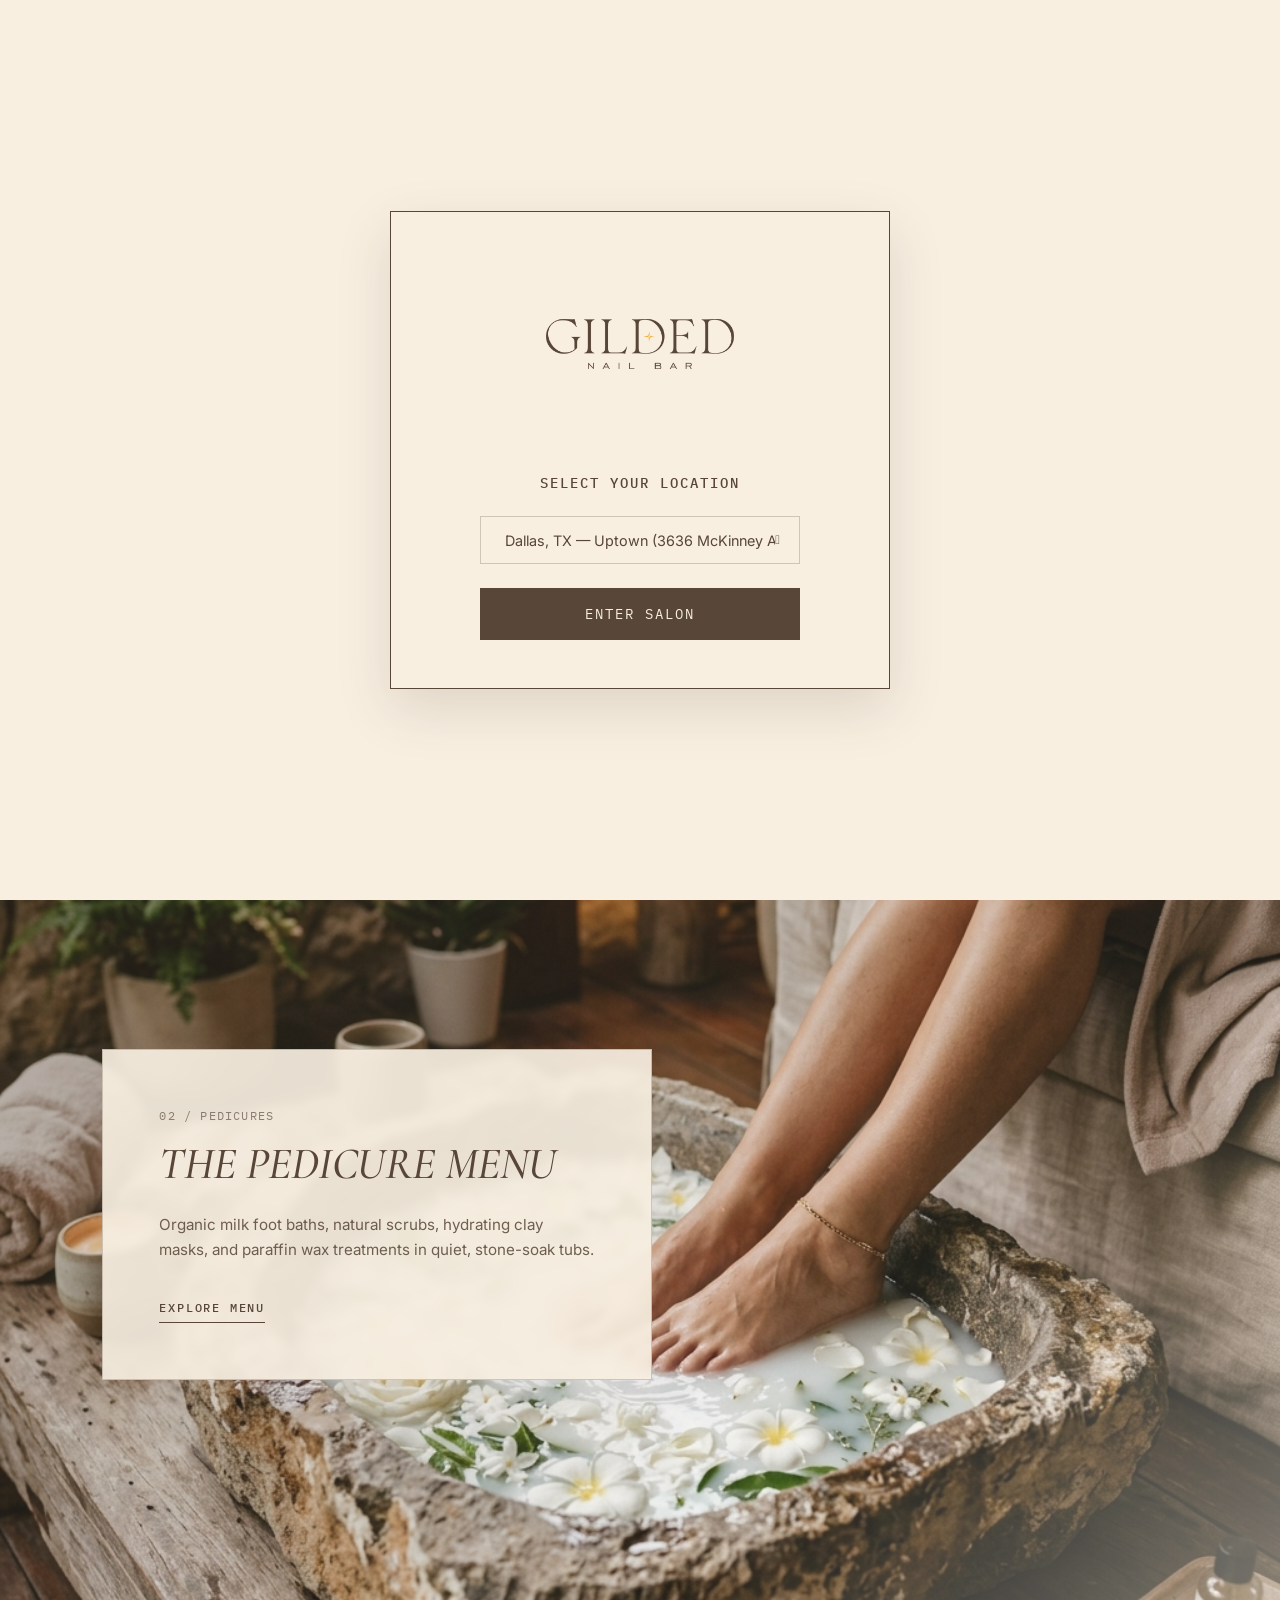
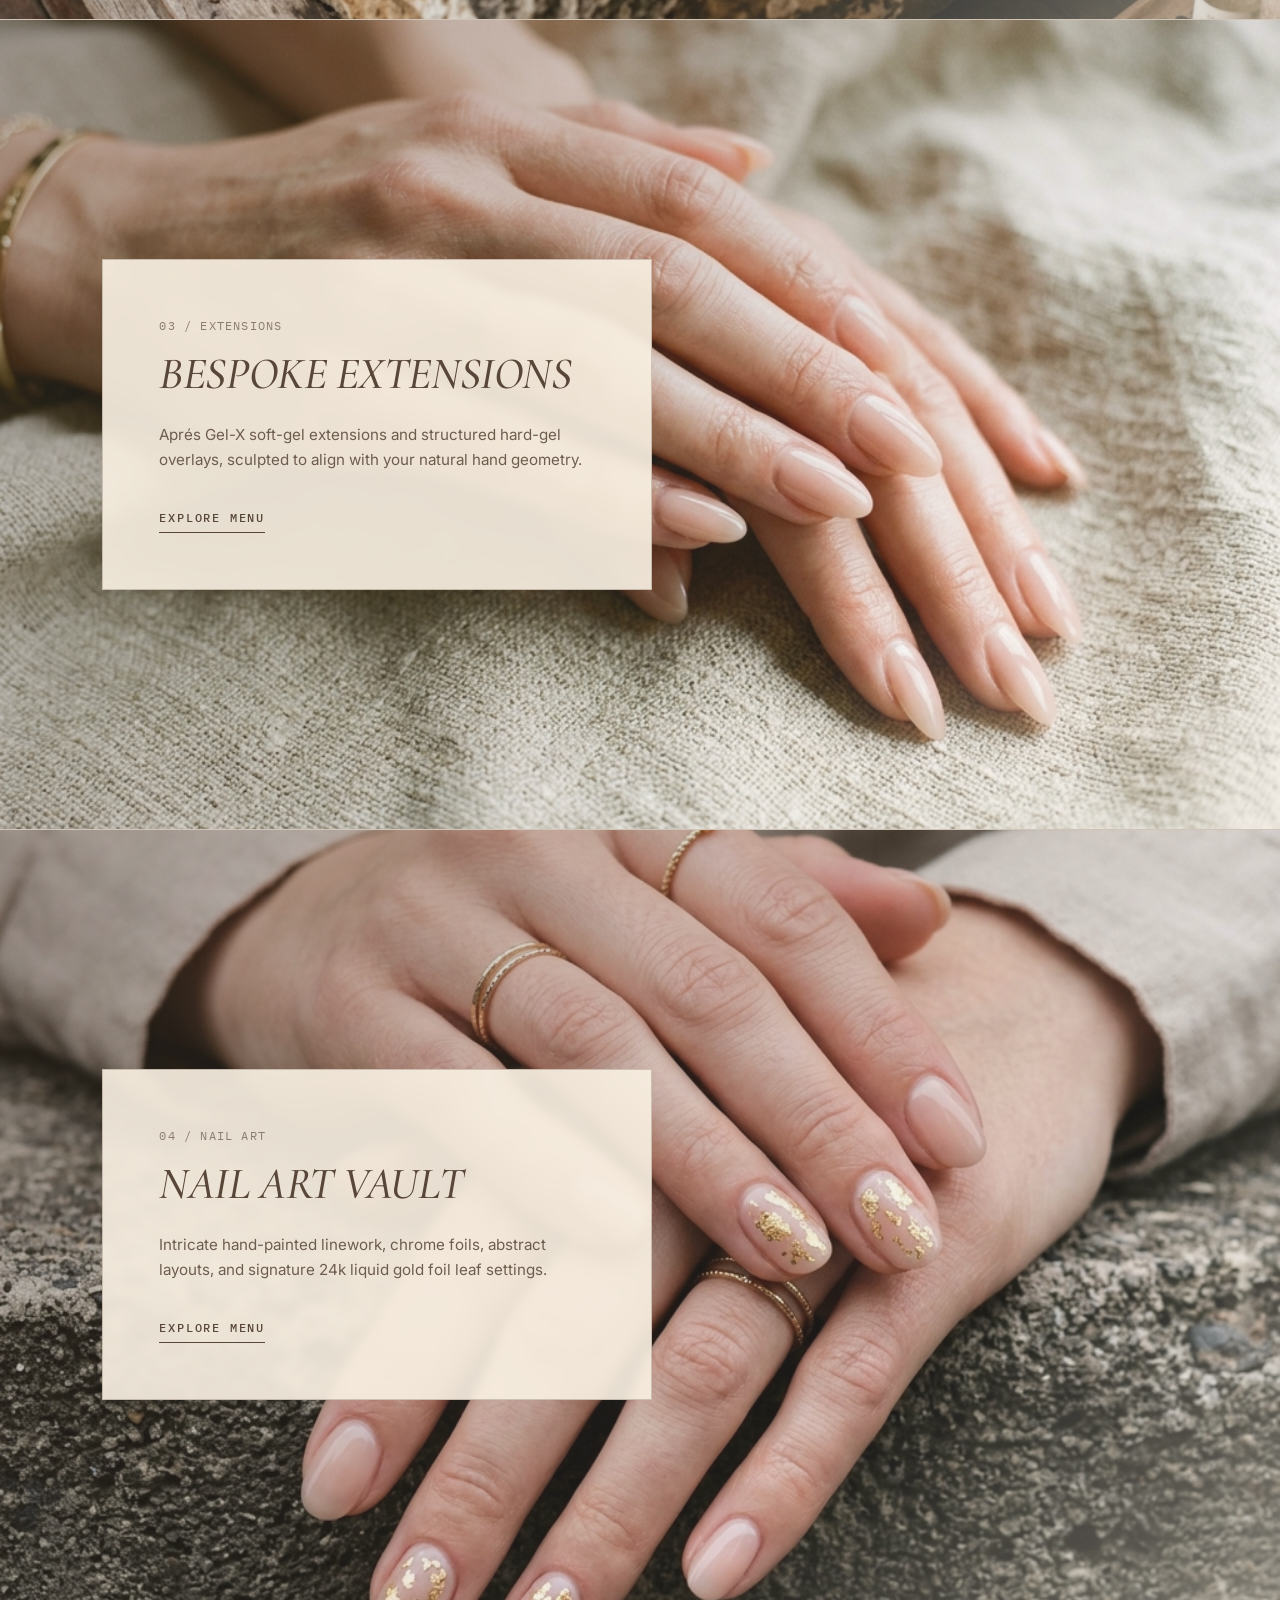
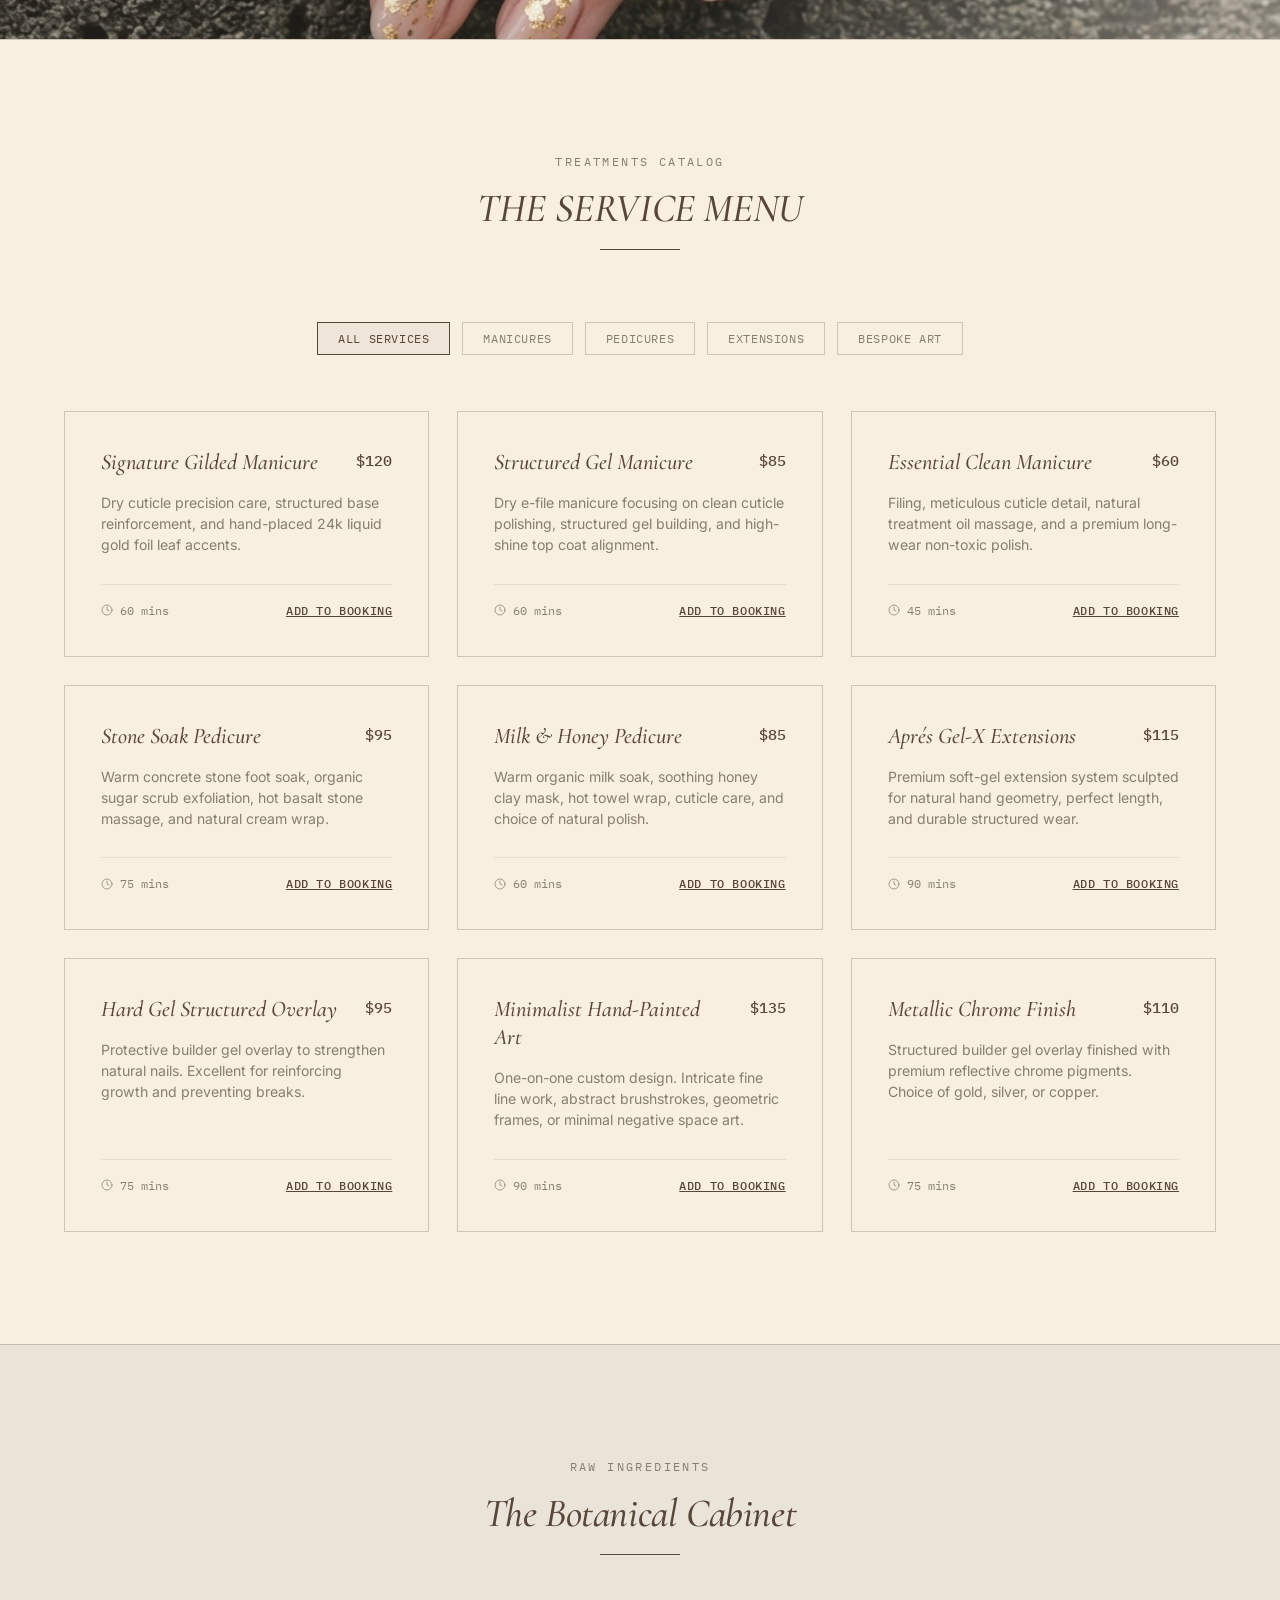
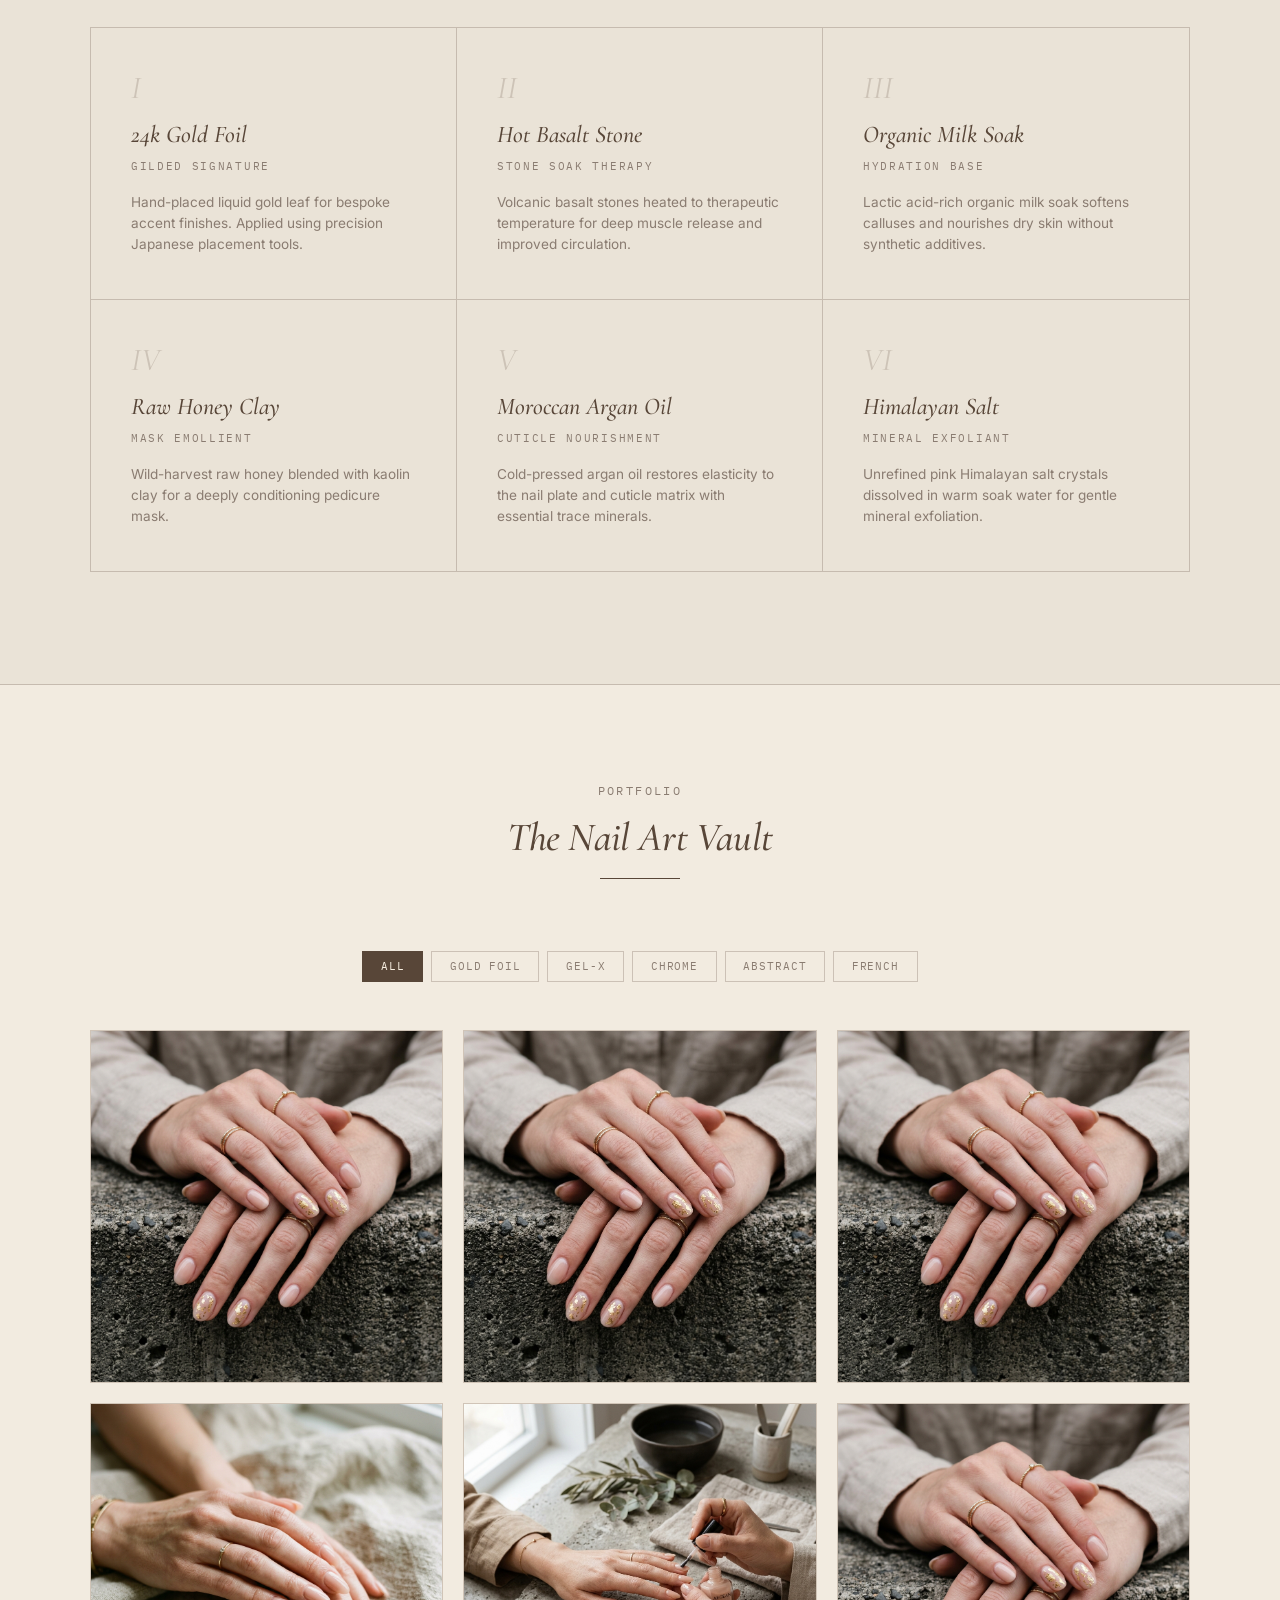
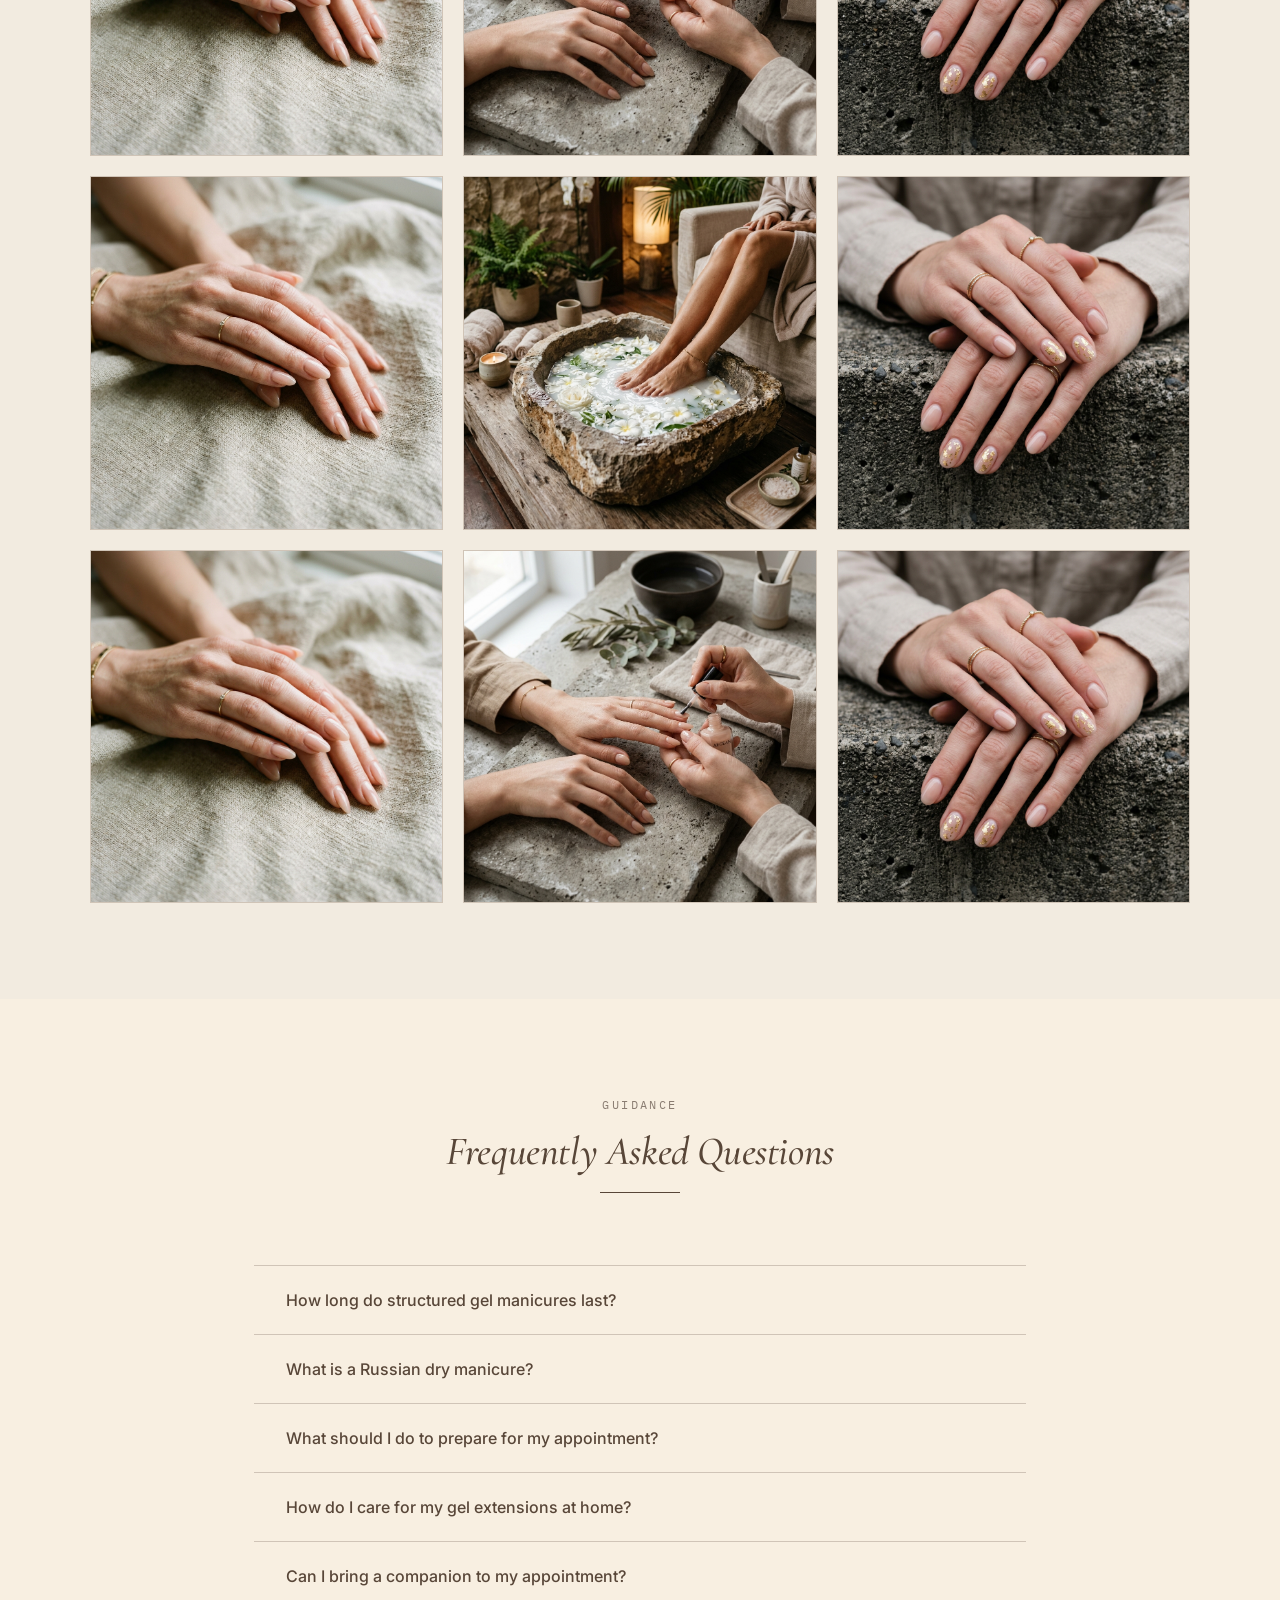
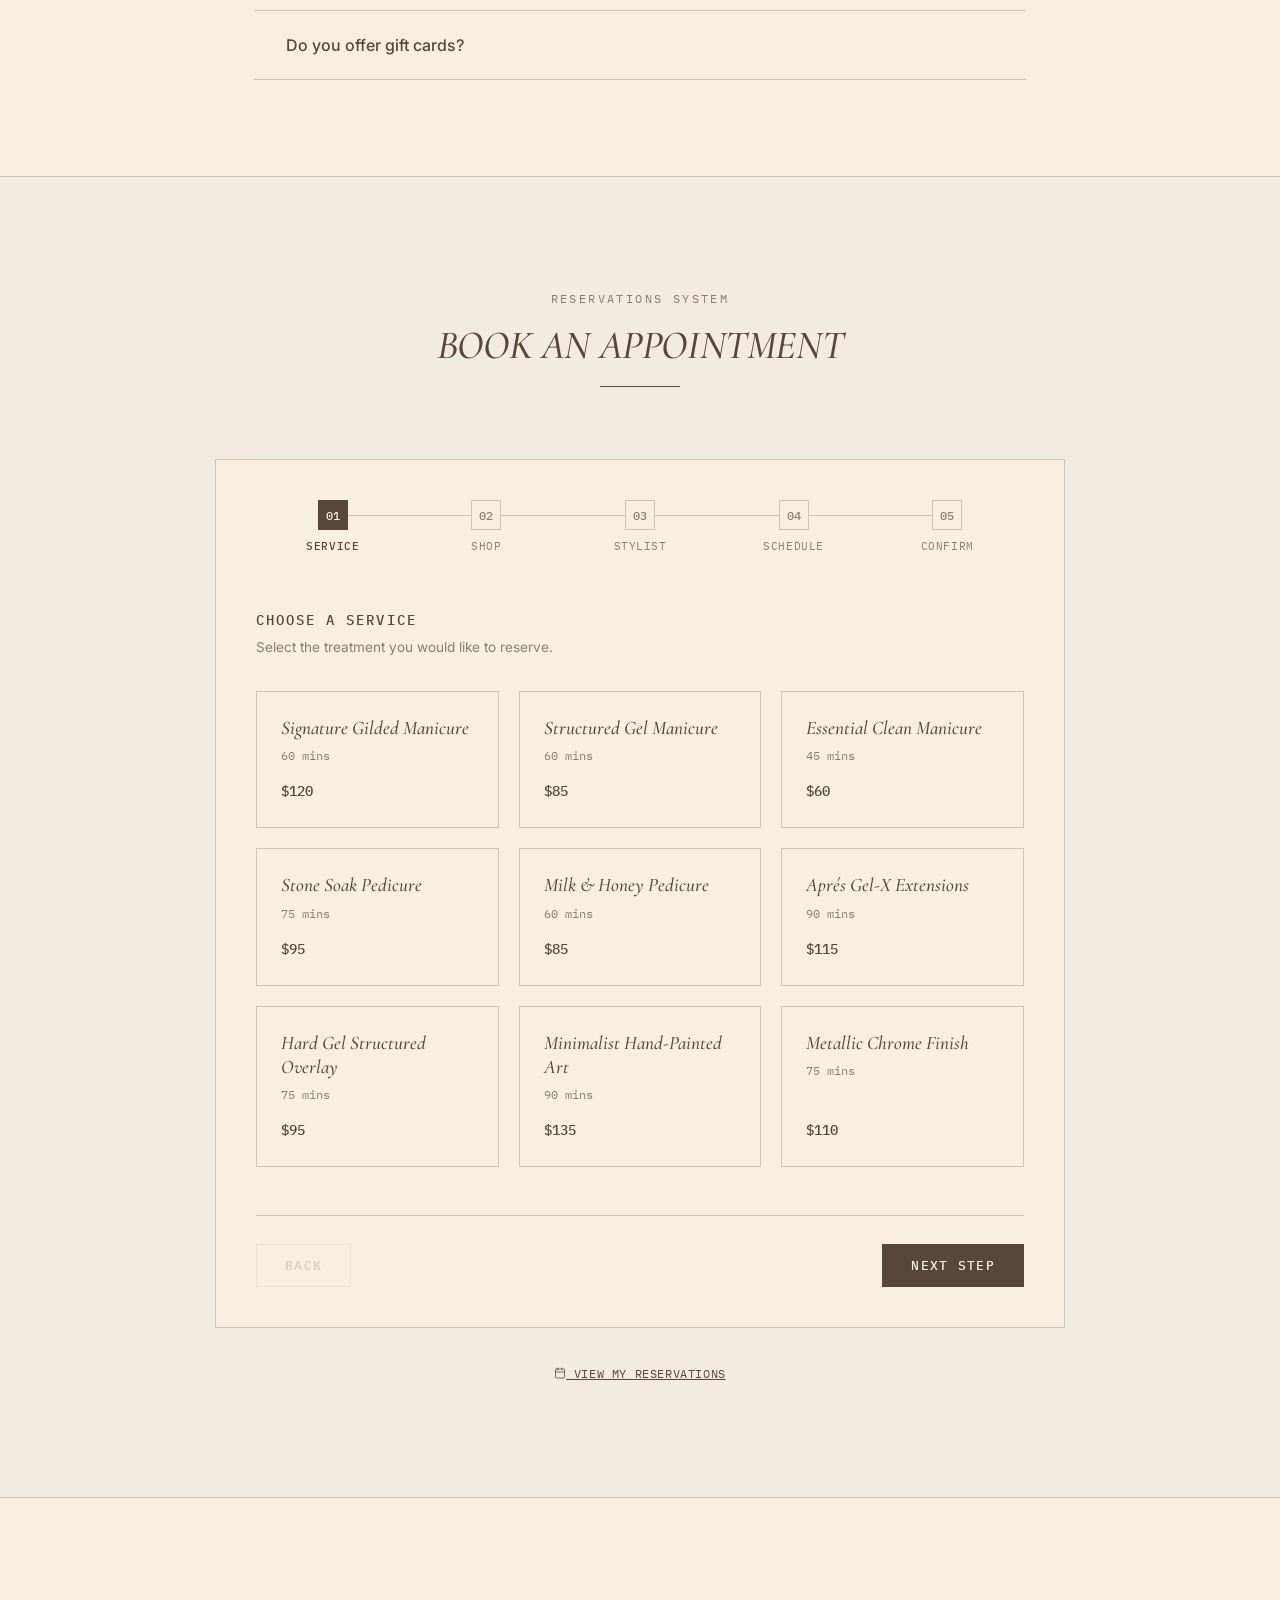
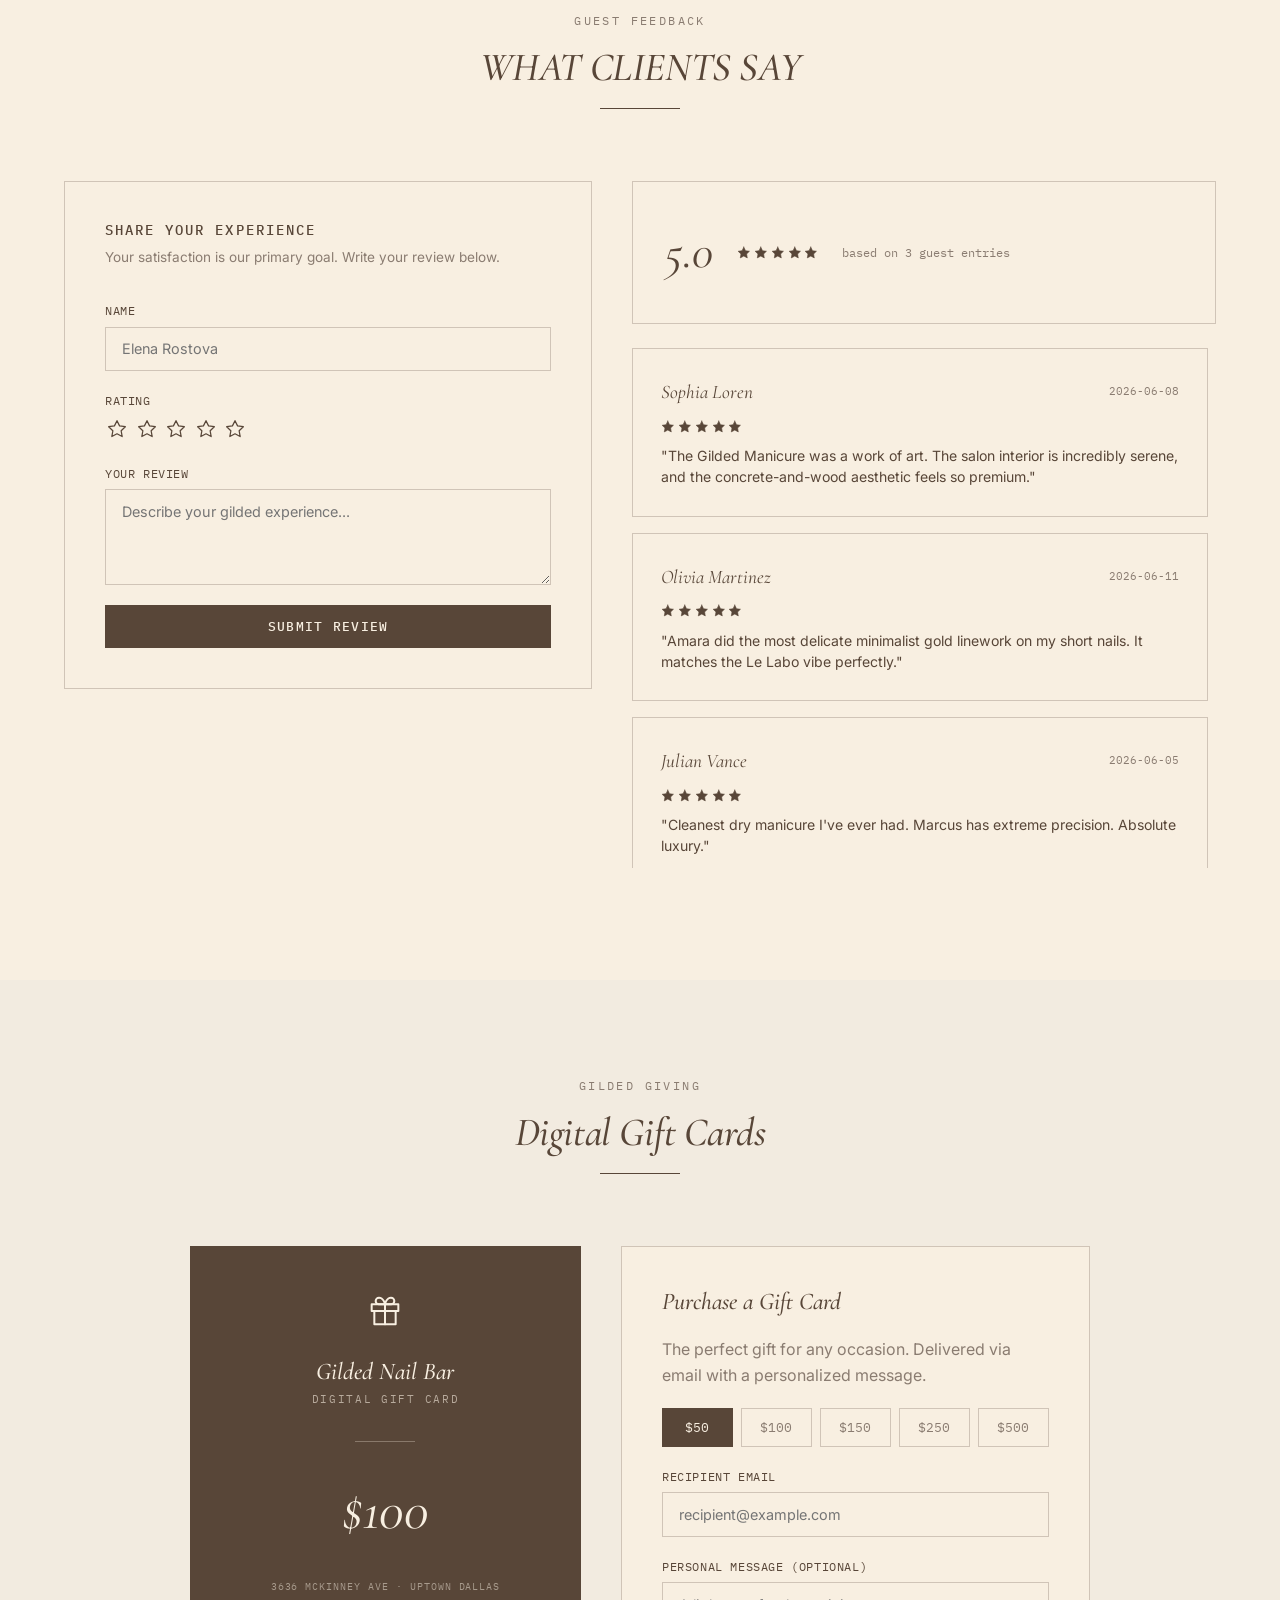
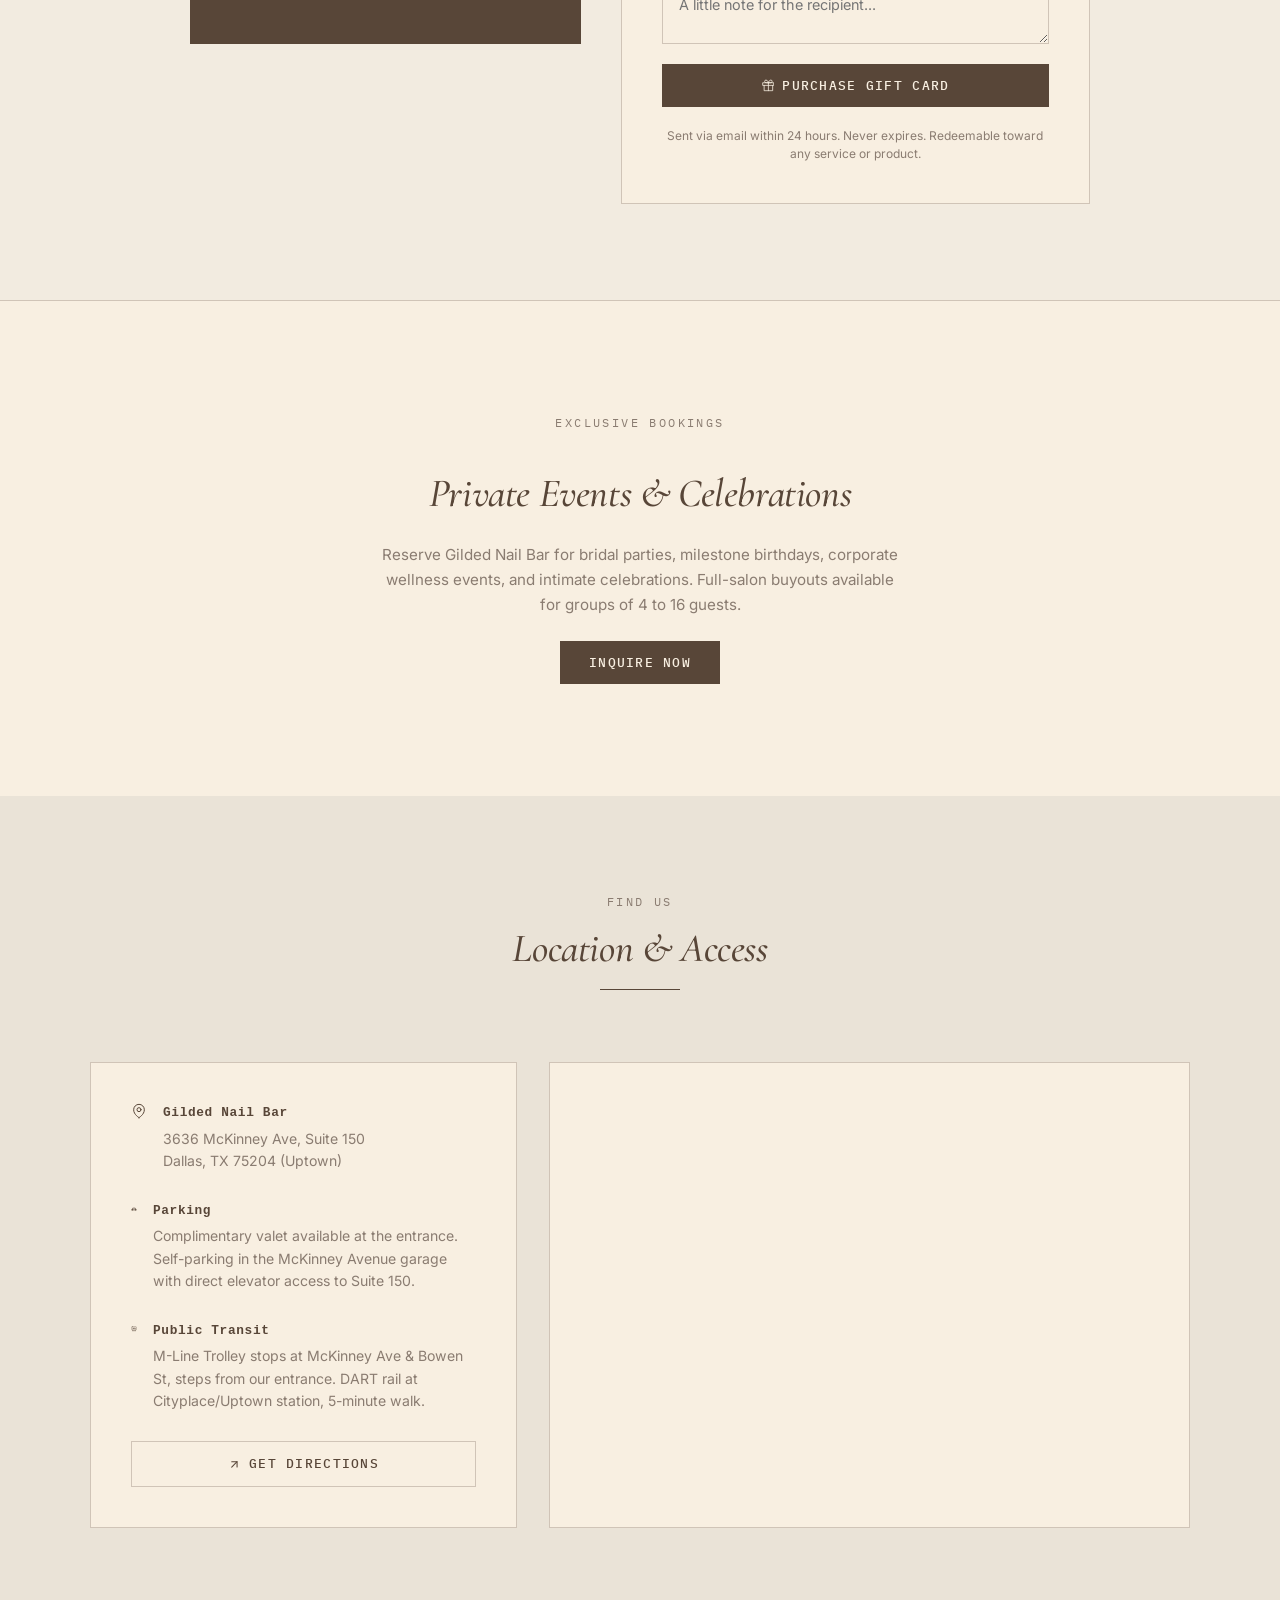
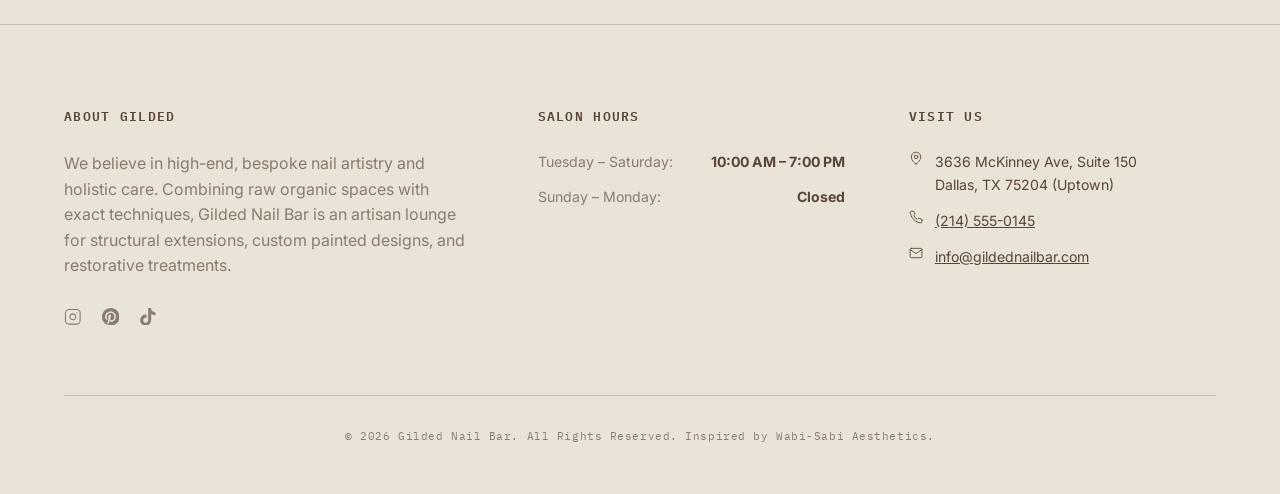
==== commit d422b516: "fix: deep audit — 6 bugs fixed - All images: .webp refs → .png (logo + 4 aesthetic images in index.h" ====
--- a/index.html
+++ b/index.html
@@ -9,7 +9,7 @@
     <meta property="og:title" content="Gilded Nail Bar | Luxe Minimalist Nail Salon Uptown Dallas">
     <meta property="og:description" content="Bespoke luxury nail care, structured gel extensions, and gold foil accents in Uptown Dallas. Inspired by raw, minimalist design.">
     <meta property="og:type" content="website">
-    <meta property="og:image" content="gilded_logo.webp">
+    <meta property="og:image" content="gilded_logo.png">
     <meta property="og:url" content="https://www.gildednailbar.com">
     
     <!-- Schema.org Structured Data -->
@@ -18,7 +18,7 @@
         "@context": "https://schema.org",
         "@type": "BeautySalon",
         "name": "Gilded Nail Bar",
-        "image": "https://www.gildednailbar.com/gilded_logo.webp",
+        "image": "https://www.gildednailbar.com/gilded_logo.png",
         "url": "https://www.gildednailbar.com",
         "telephone": "+1-214-555-0145",
         "email": "info@gildednailbar.com",
@@ -37,9 +37,7 @@
             "longitude": -96.8025
         },
         "openingHoursSpecification": [
-            { "@type": "OpeningHoursSpecification", "dayOfWeek": ["Monday","Tuesday","Wednesday","Thursday","Friday"], "opens": "10:00", "closes": "20:00" },
-            { "@type": "OpeningHoursSpecification", "dayOfWeek": "Saturday", "opens": "09:00", "closes": "19:00" },
-            { "@type": "OpeningHoursSpecification", "dayOfWeek": "Sunday", "opens": "11:00", "closes": "18:00" }
+            { "@type": "OpeningHoursSpecification", "dayOfWeek": ["Tuesday","Wednesday","Thursday","Friday","Saturday"], "opens": "10:00", "closes": "19:00" }
         ],
         "priceRange": "$$$",
         "sameAs": [
@@ -183,7 +181,7 @@
         <div class="splash-bg"></div>
         <div class="splash-content">
             <div class="splash-logo-container">
-                <img src="gilded_logo.webp" alt="Gilded Nail Bar Logo" class="splash-logo">
+                <img src="gilded_logo.png" alt="Gilded Nail Bar Logo" class="splash-logo">
             </div>
             <div class="splash-box">
                 <h2 class="splash-heading">SELECT YOUR LOCATION</h2>
@@ -206,7 +204,7 @@
             </button>
 
             <a href="#" class="logo-link" id="logo">
-                <img src="gilded_logo.webp" alt="Gilded Nail Bar" class="header-logo-img">
+                <img src="gilded_logo.png" alt="Gilded Nail Bar" class="header-logo-img">
             </a>
             
             <div class="header-right">
@@ -244,7 +242,7 @@
                 </div>
             </div>
             <div class="mega-menu-visual">
-                <div class="mega-menu-image" style="background-image: url('manicure_aesthetic.webp')"></div>
+                <div class="mega-menu-image" style="background-image: url('manicure_aesthetic.png')"></div>
                 <p class="mega-menu-tagline">Where your hands tell a story.</p>
             </div>
         </div>
@@ -256,7 +254,7 @@
     <main id="main-content">
         <!-- Horizontal Category Heros (Scroll Column) -->
         <section id="category-manicures" class="category-hero">
-            <div class="hero-bg" style="background-image: url('manicure_aesthetic.webp')"></div>
+            <div class="hero-bg" style="background-image: url('manicure_aesthetic.png')"></div>
             <div class="category-hero-overlay">
                 <div class="category-hero-content">
                     <span class="cat-number">01 / MANICURES</span>
@@ -268,7 +266,7 @@
         </section>
 
         <section id="category-pedicures" class="category-hero">
-            <div class="hero-bg" style="background-image: url('pedicure_aesthetic.webp')"></div>
+            <div class="hero-bg" style="background-image: url('pedicure_aesthetic.png')"></div>
             <div class="category-hero-overlay">
                 <div class="category-hero-content">
                     <span class="cat-number">02 / PEDICURES</span>
@@ -280,7 +278,7 @@
         </section>
 
         <section id="category-extensions" class="category-hero">
-            <div class="hero-bg" style="background-image: url('extensions_aesthetic.webp')"></div>
+            <div class="hero-bg" style="background-image: url('extensions_aesthetic.png')"></div>
             <div class="category-hero-overlay">
                 <div class="category-hero-content">
                     <span class="cat-number">03 / EXTENSIONS</span>
@@ -292,7 +290,7 @@
         </section>
 
         <section id="category-nailart" class="category-hero">
-            <div class="hero-bg" style="background-image: url('nailart_aesthetic.webp')"></div>
+            <div class="hero-bg" style="background-image: url('nailart_aesthetic.png')"></div>
             <div class="category-hero-overlay">
                 <div class="category-hero-content">
                     <span class="cat-number">04 / NAIL ART</span>
@@ -626,8 +624,6 @@
                     </div>
                     
                     <div class="receipt-divider"></div>
-                    
-            <div class="receipt-divider"></div>
 
             <div class="receipt-preparation">
                 <h4>Preparing for Your Visit</h4>
@@ -847,7 +843,6 @@
                 </div>
             </div>
         </div>
-    </main>
 
         <!-- Location & Map Section -->
         <section id="location" class="location-section">
@@ -897,6 +892,7 @@
                 </div>
             </div>
         </section>
+    </main>
 
     <!-- Footer -->
     <footer class="main-footer">
@@ -925,9 +921,8 @@
                 <div class="footer-accordion-panel" id="footer-hours-content">
                     <div class="panel-inner">
                         <ul>
-                            <li><span>Monday – Friday:</span> <strong>10:00 AM – 8:00 PM</strong></li>
-                            <li><span>Saturday:</span> <strong>9:00 AM – 7:00 PM</strong></li>
-                            <li><span>Sunday:</span> <strong>11:00 AM – 6:00 PM</strong></li>
+                            <li><span>Tuesday – Saturday:</span> <strong>10:00 AM – 7:00 PM</strong></li>
+                            <li><span>Sunday – Monday:</span> <strong>Closed</strong></li>
                         </ul>
                     </div>
                 </div>
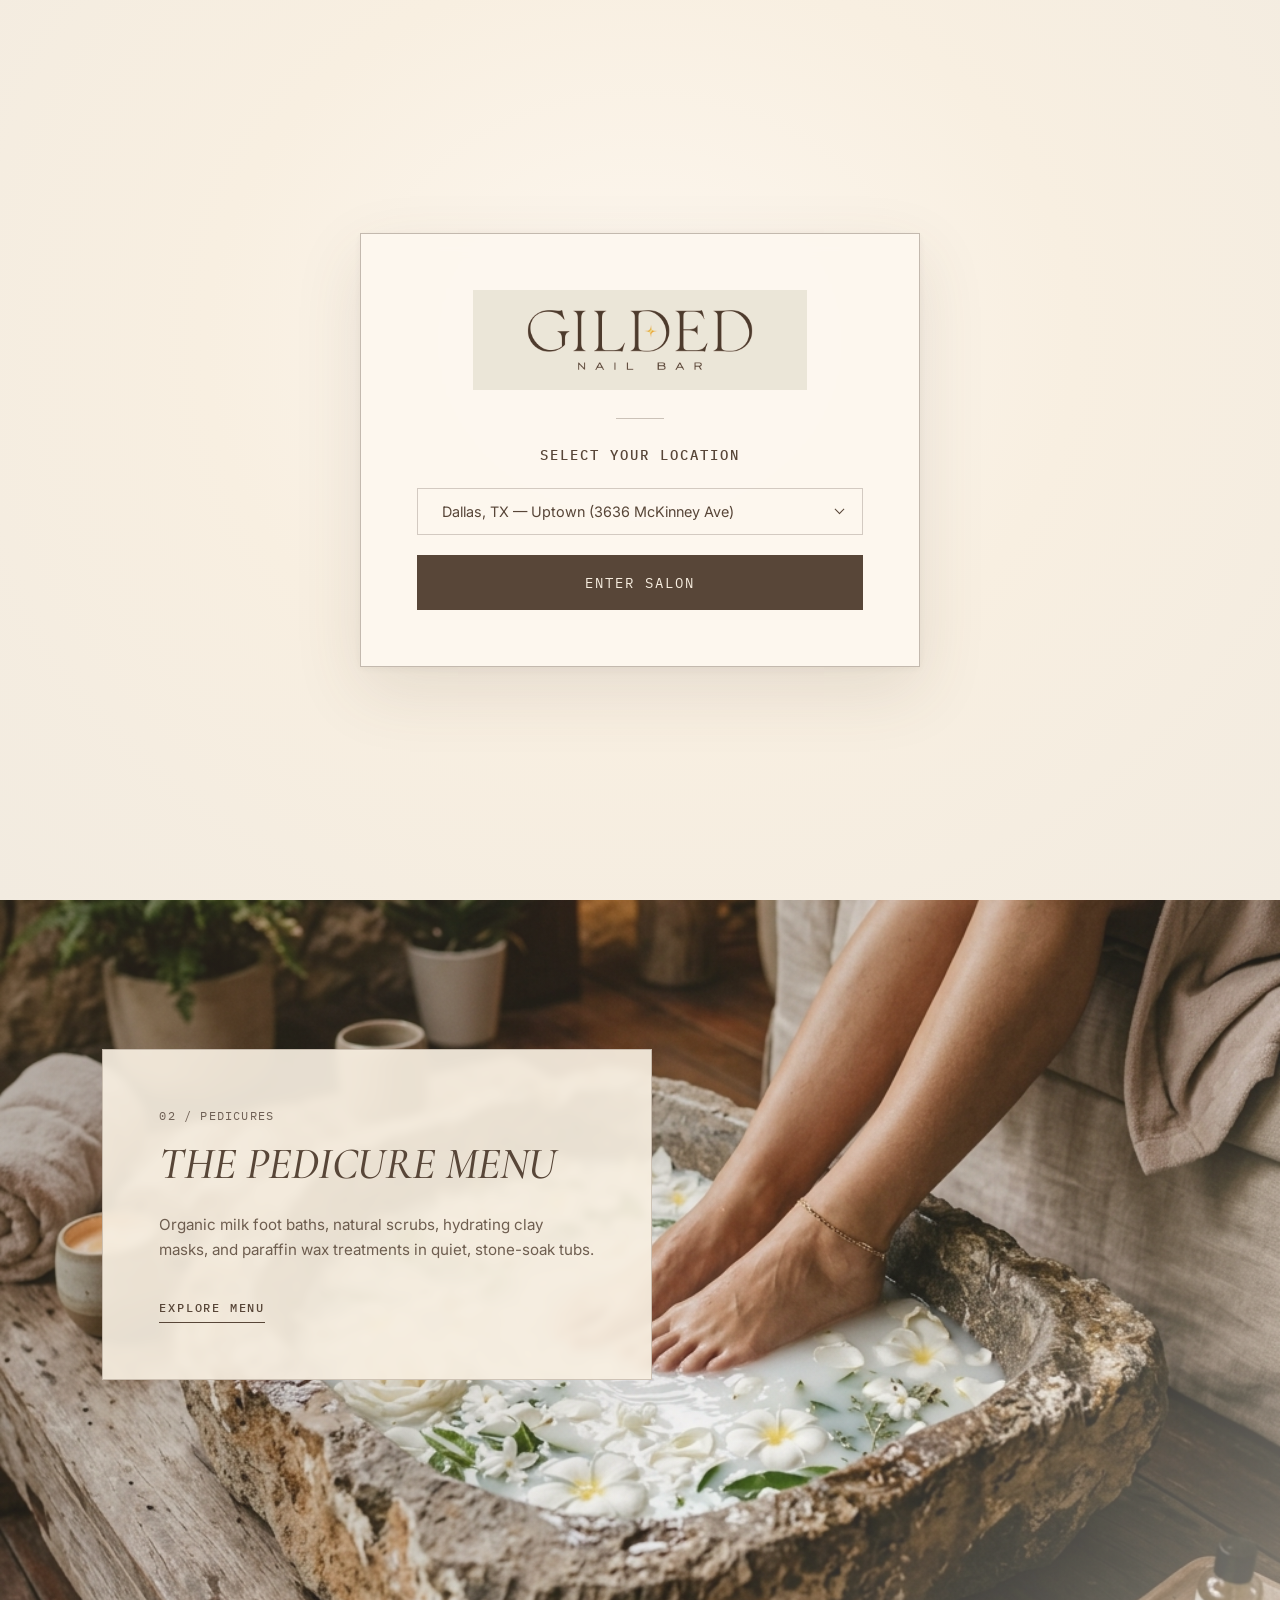
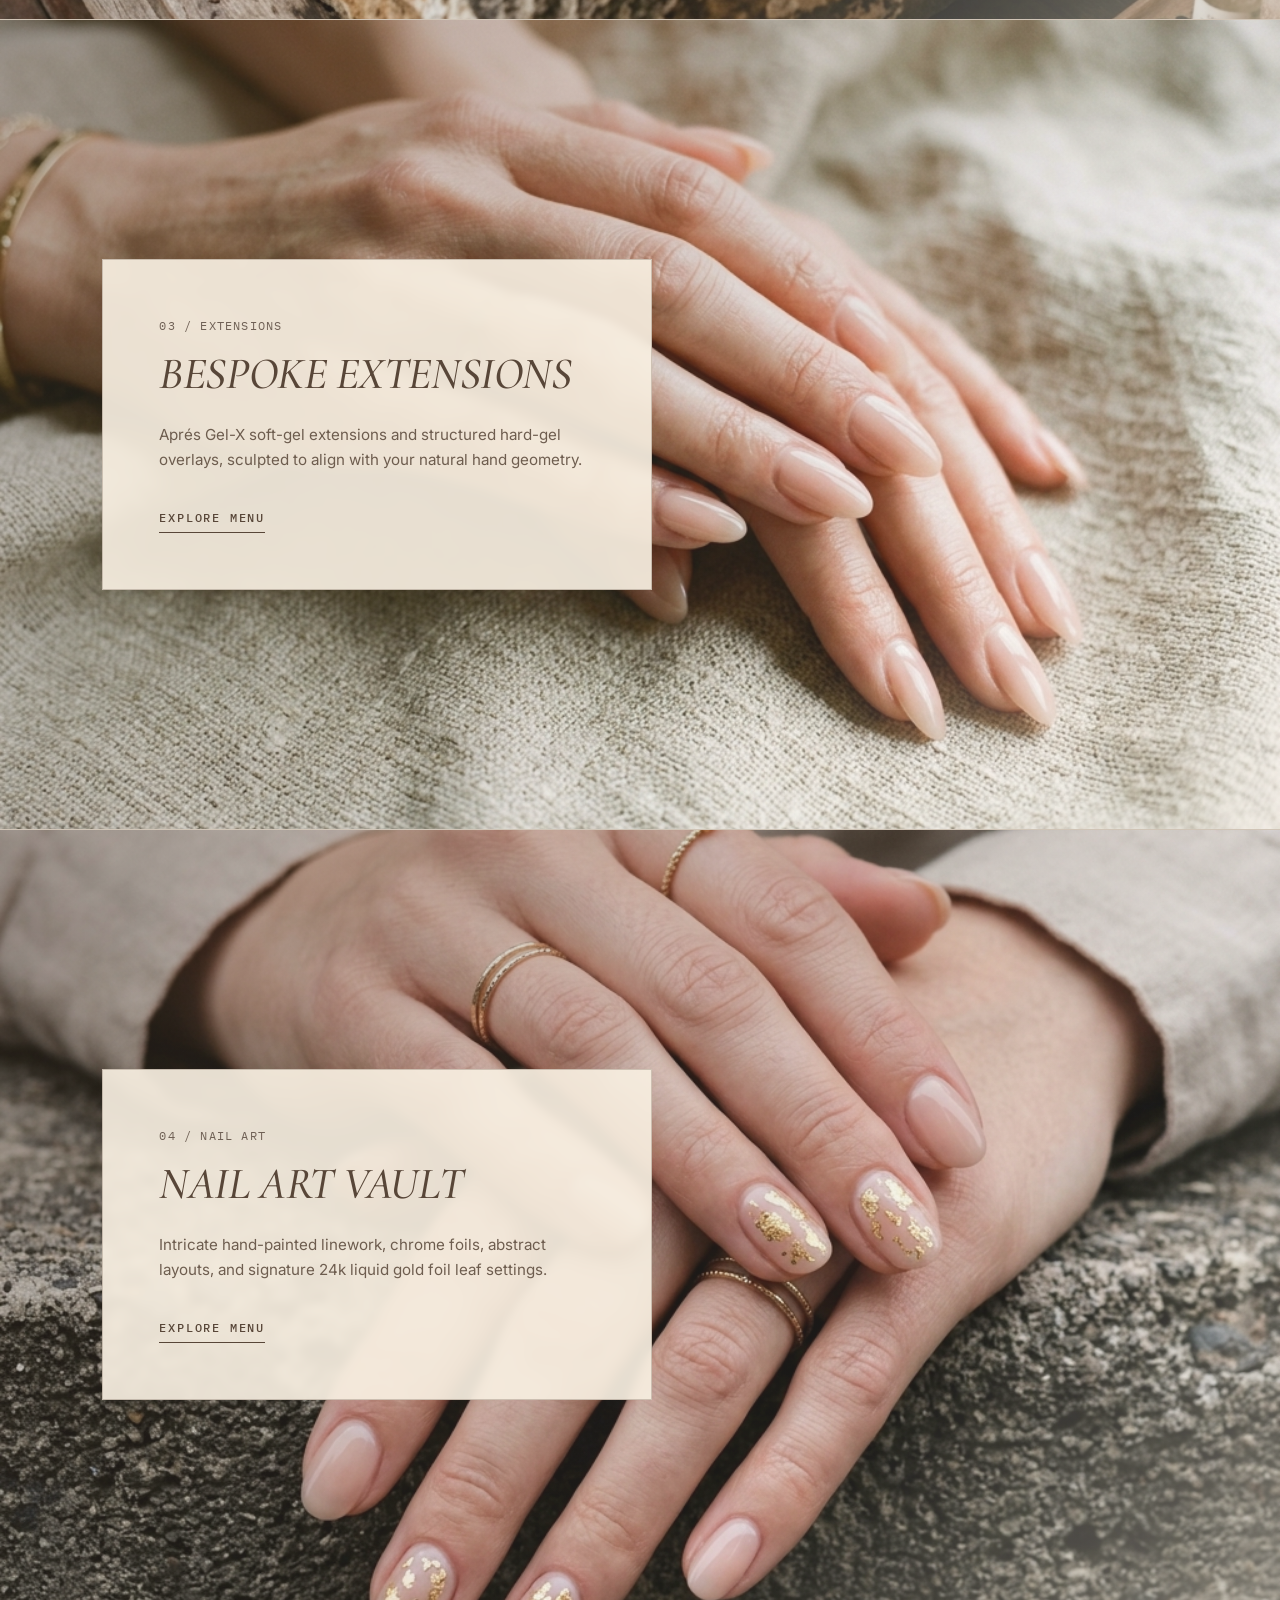
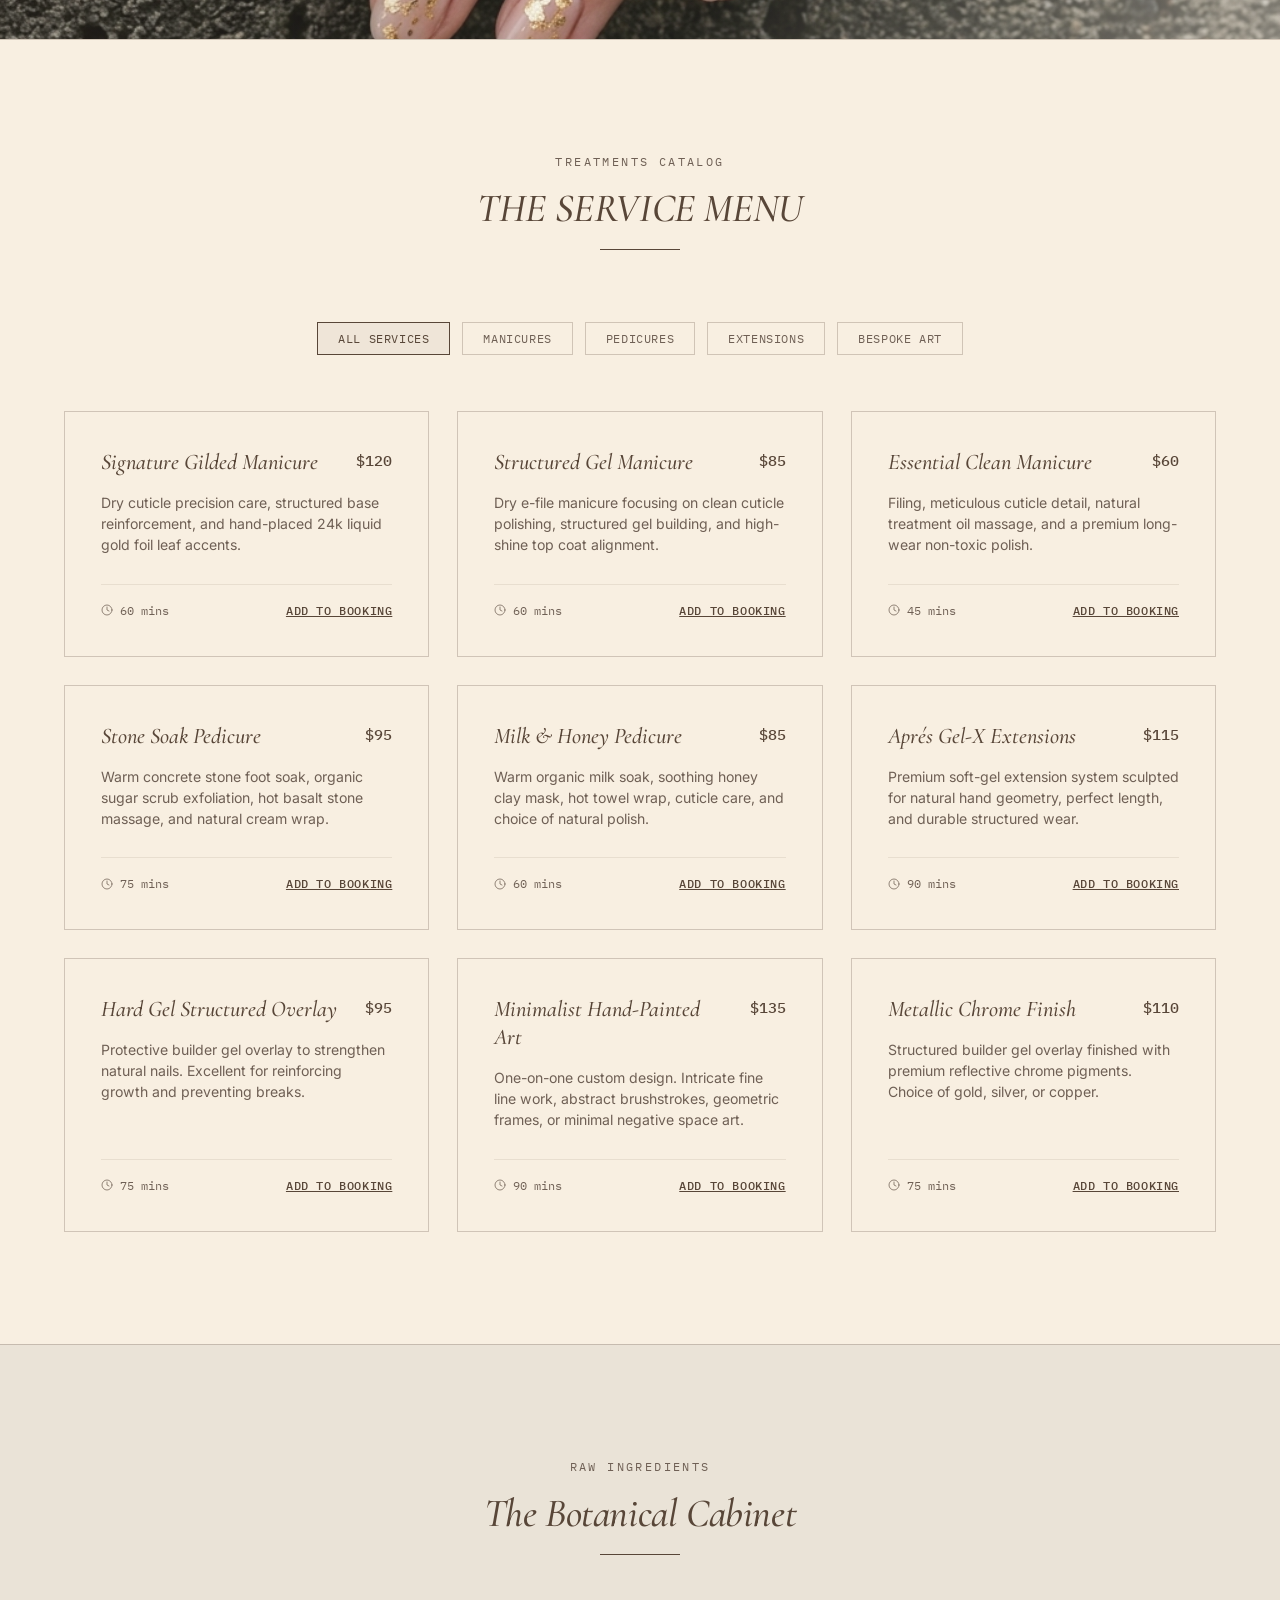
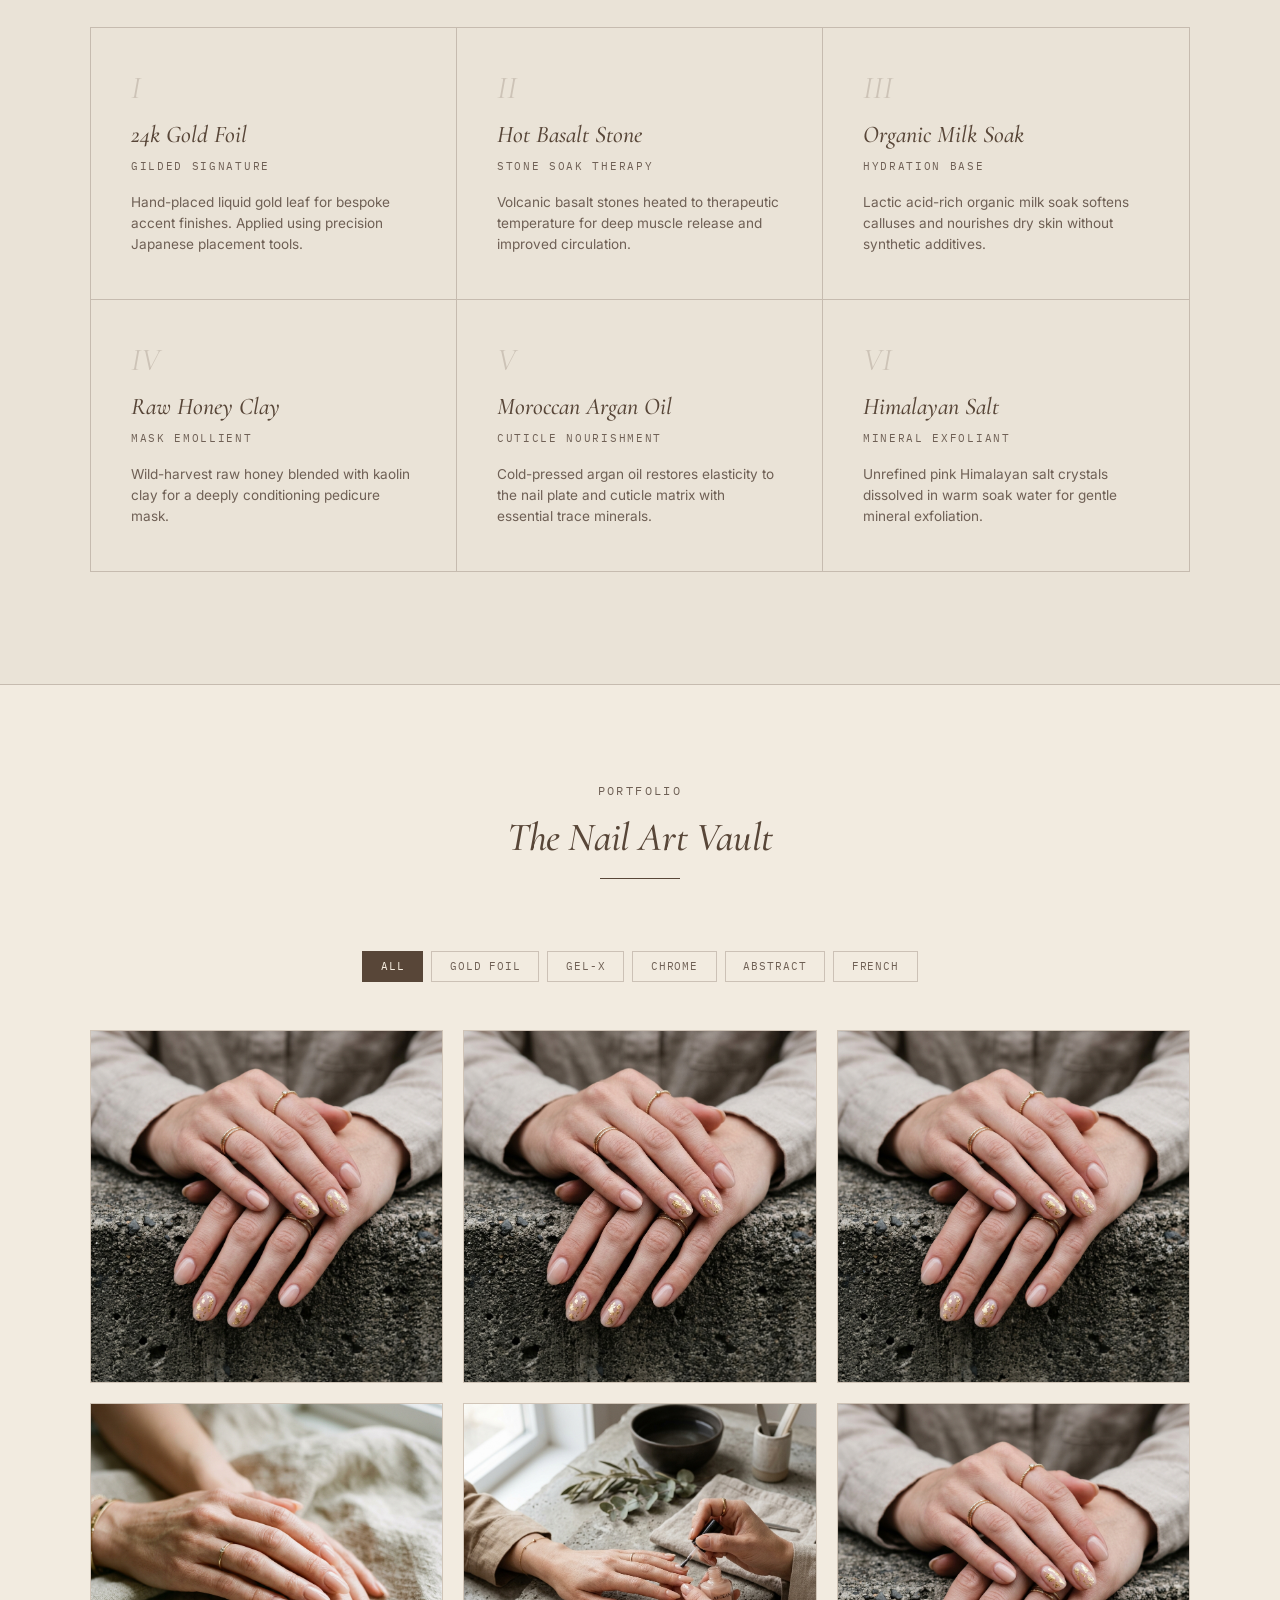
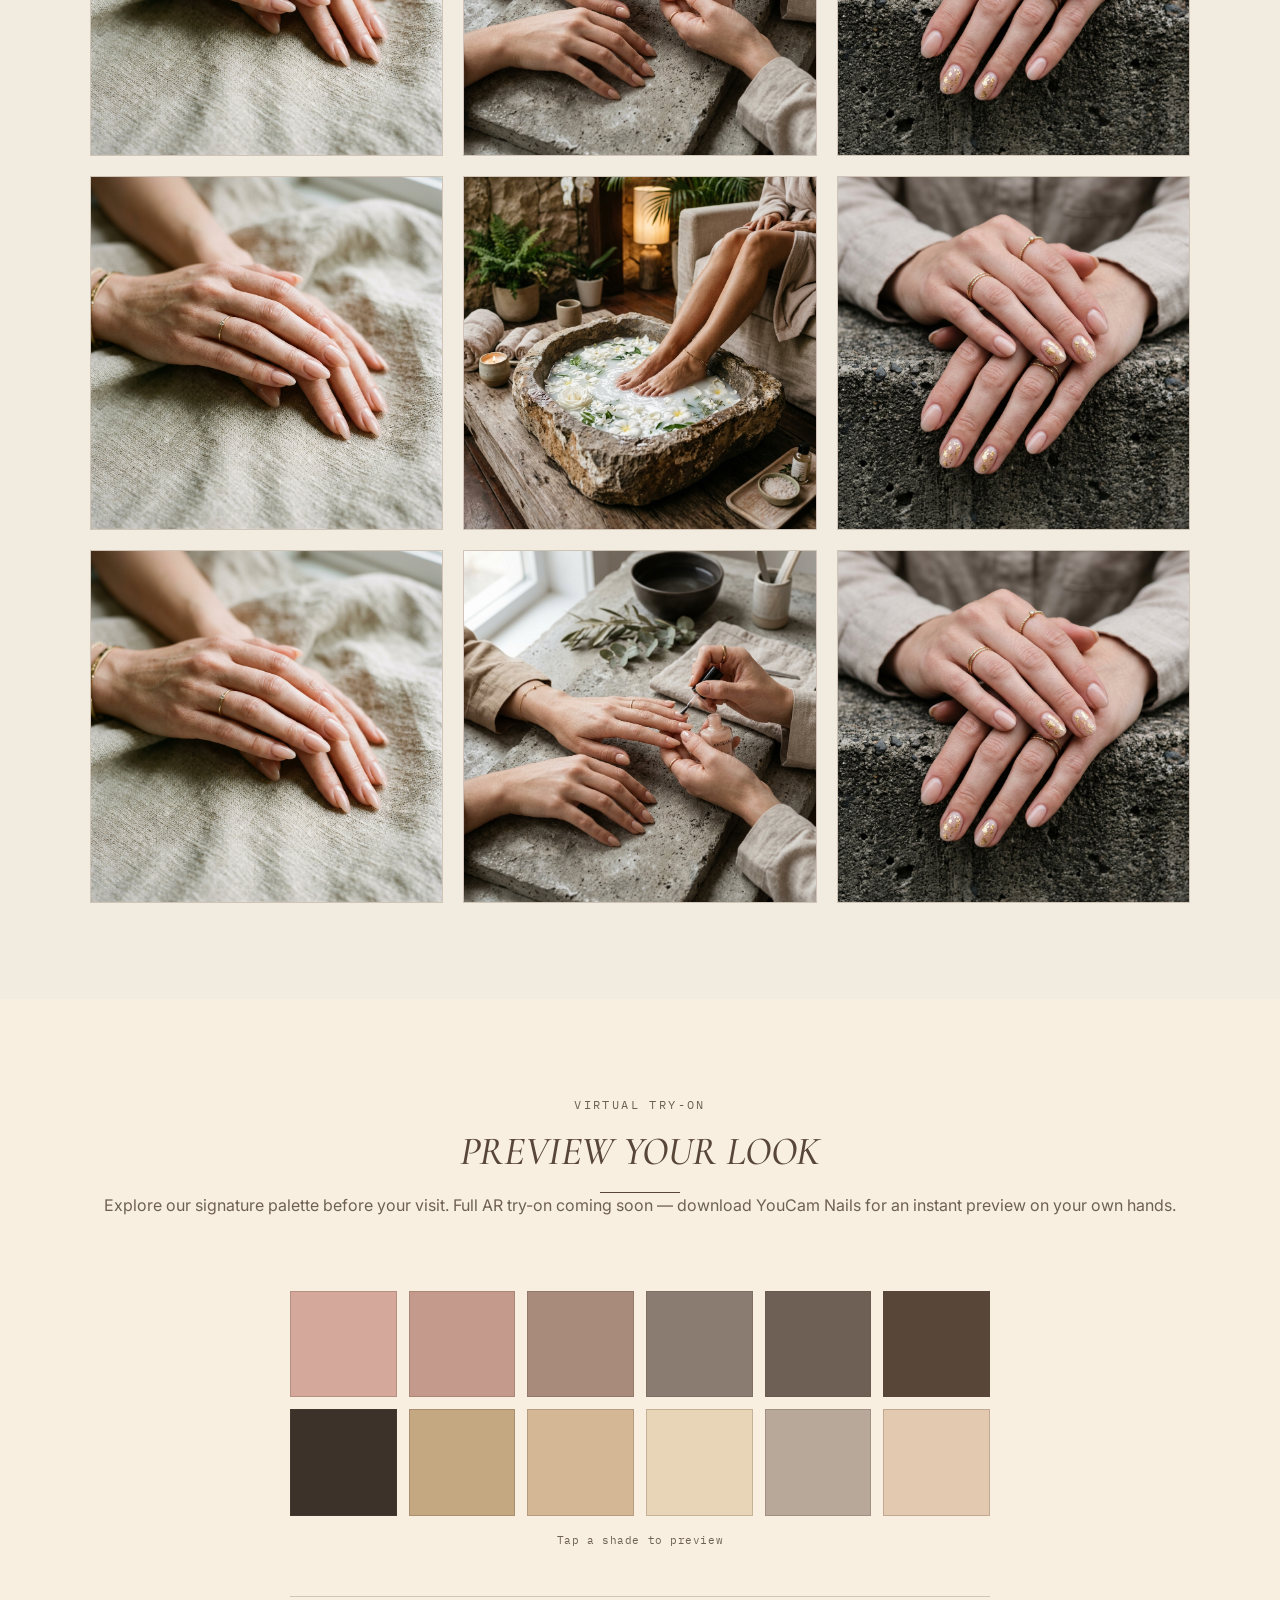
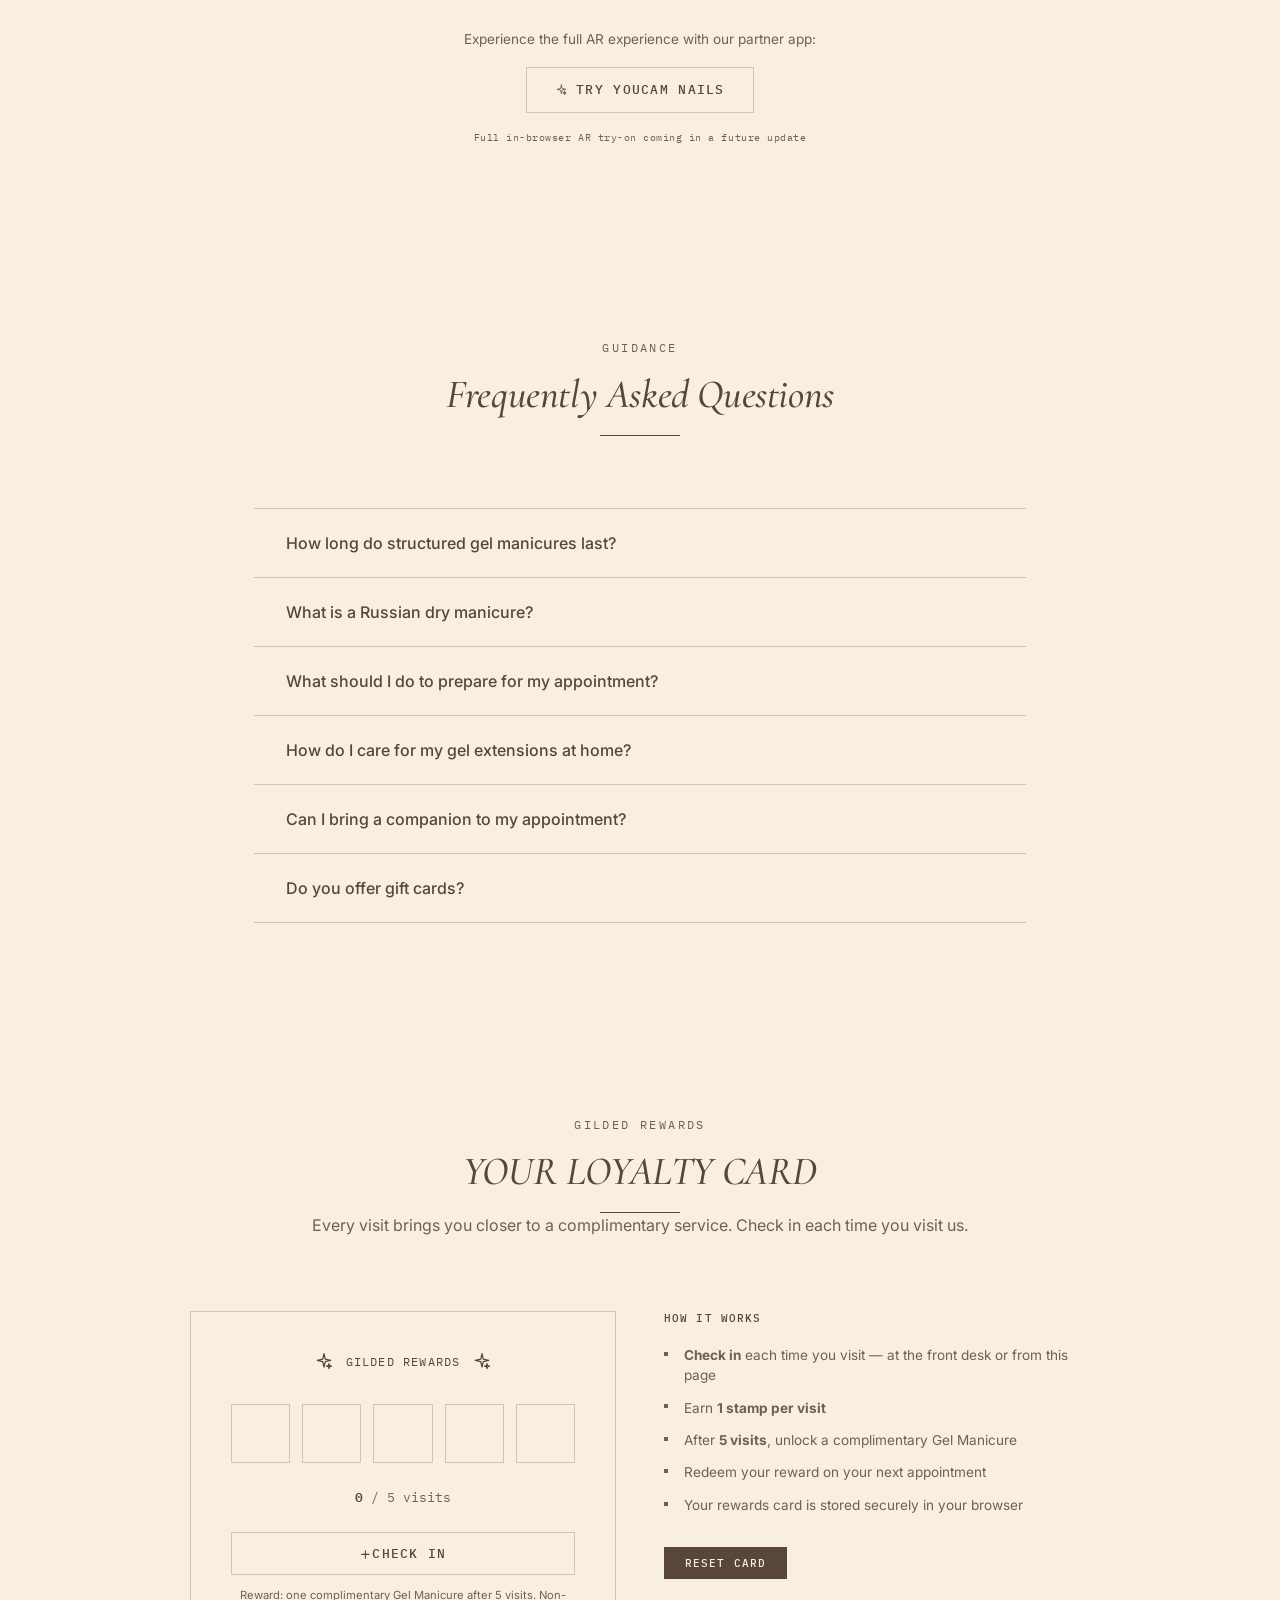
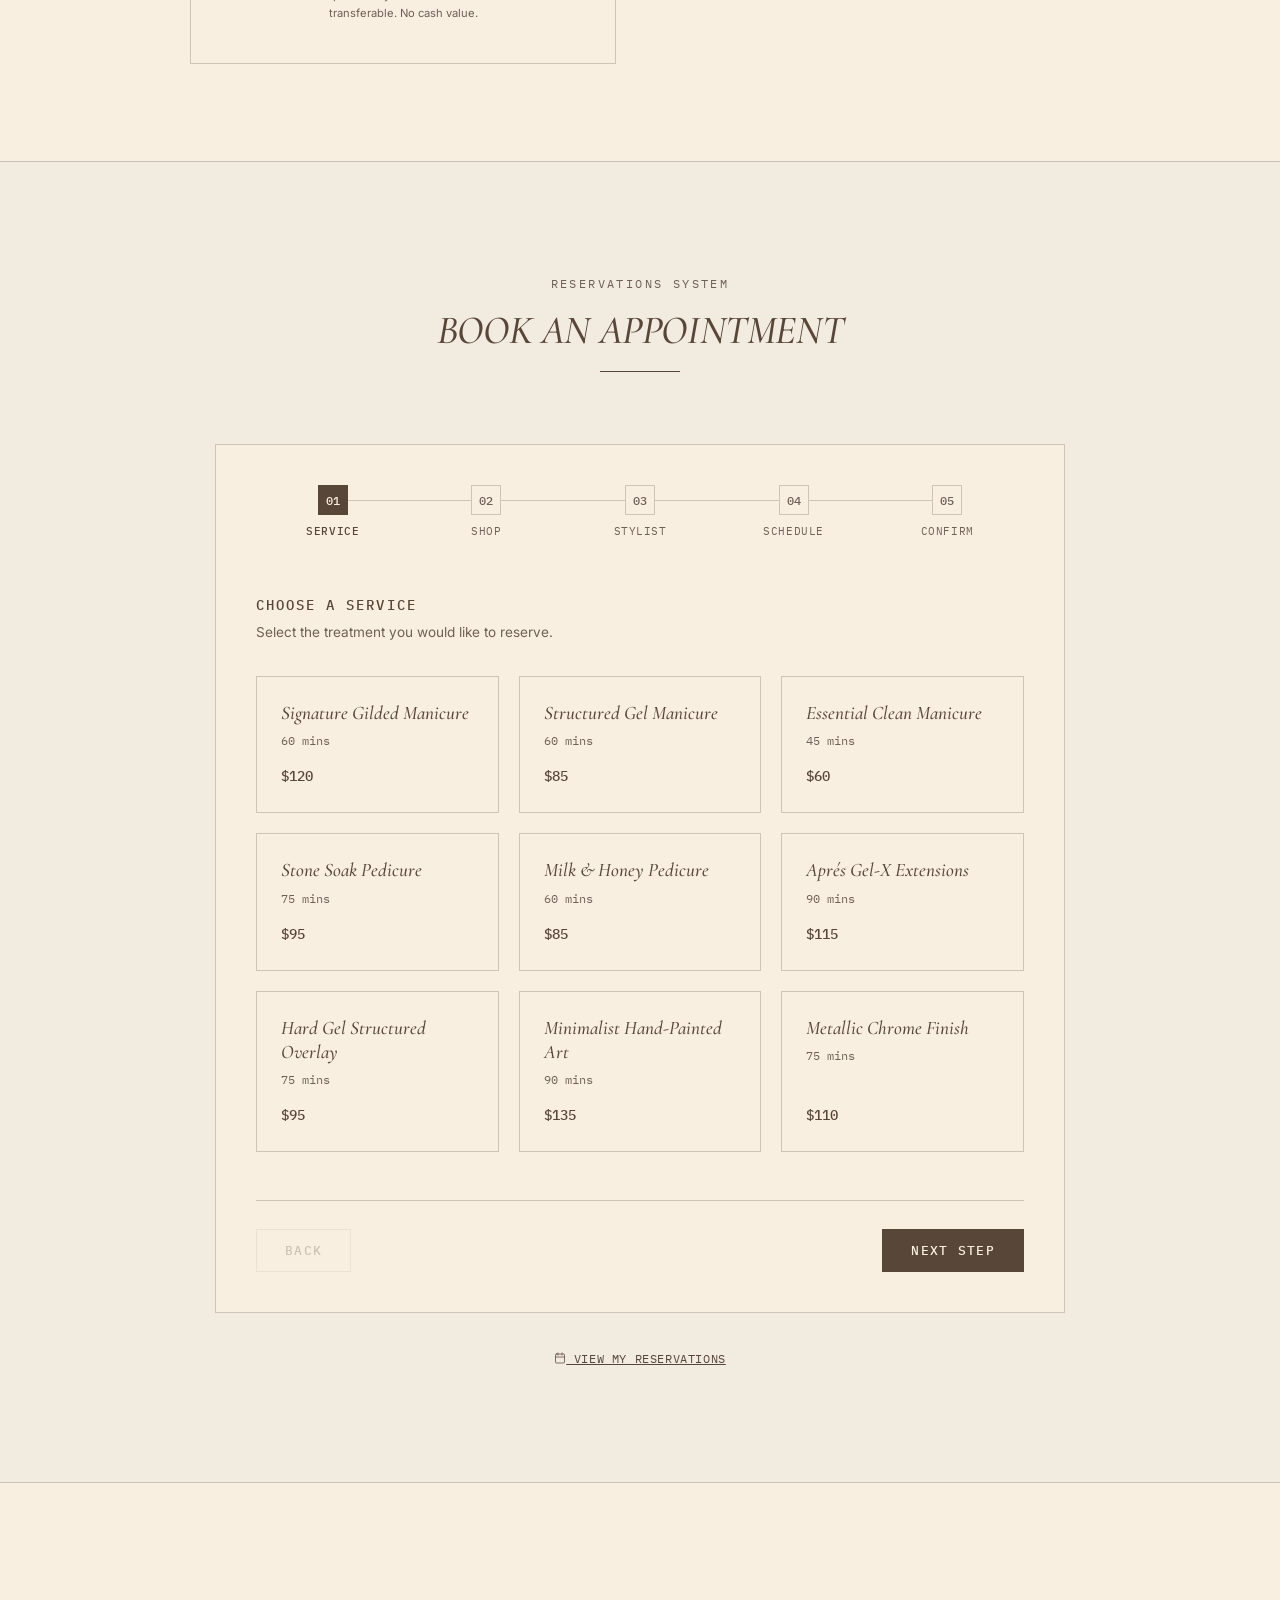
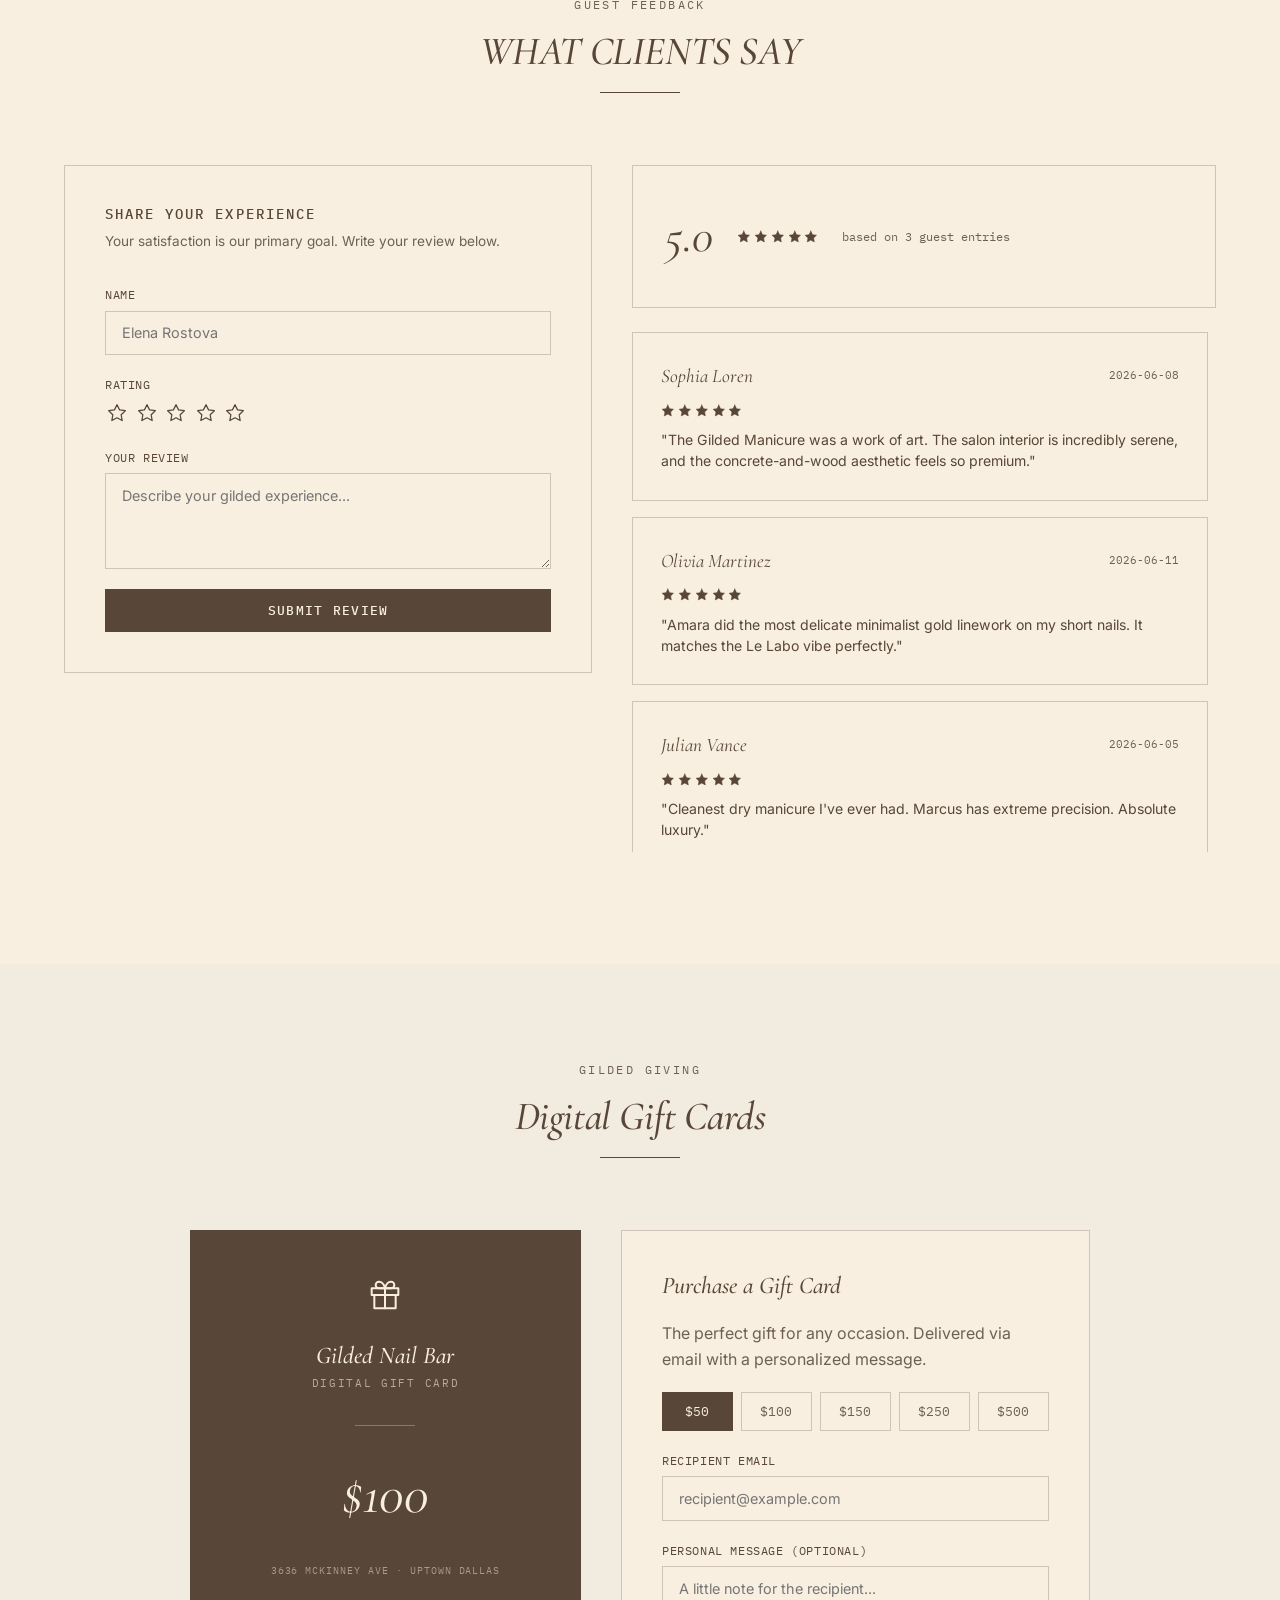
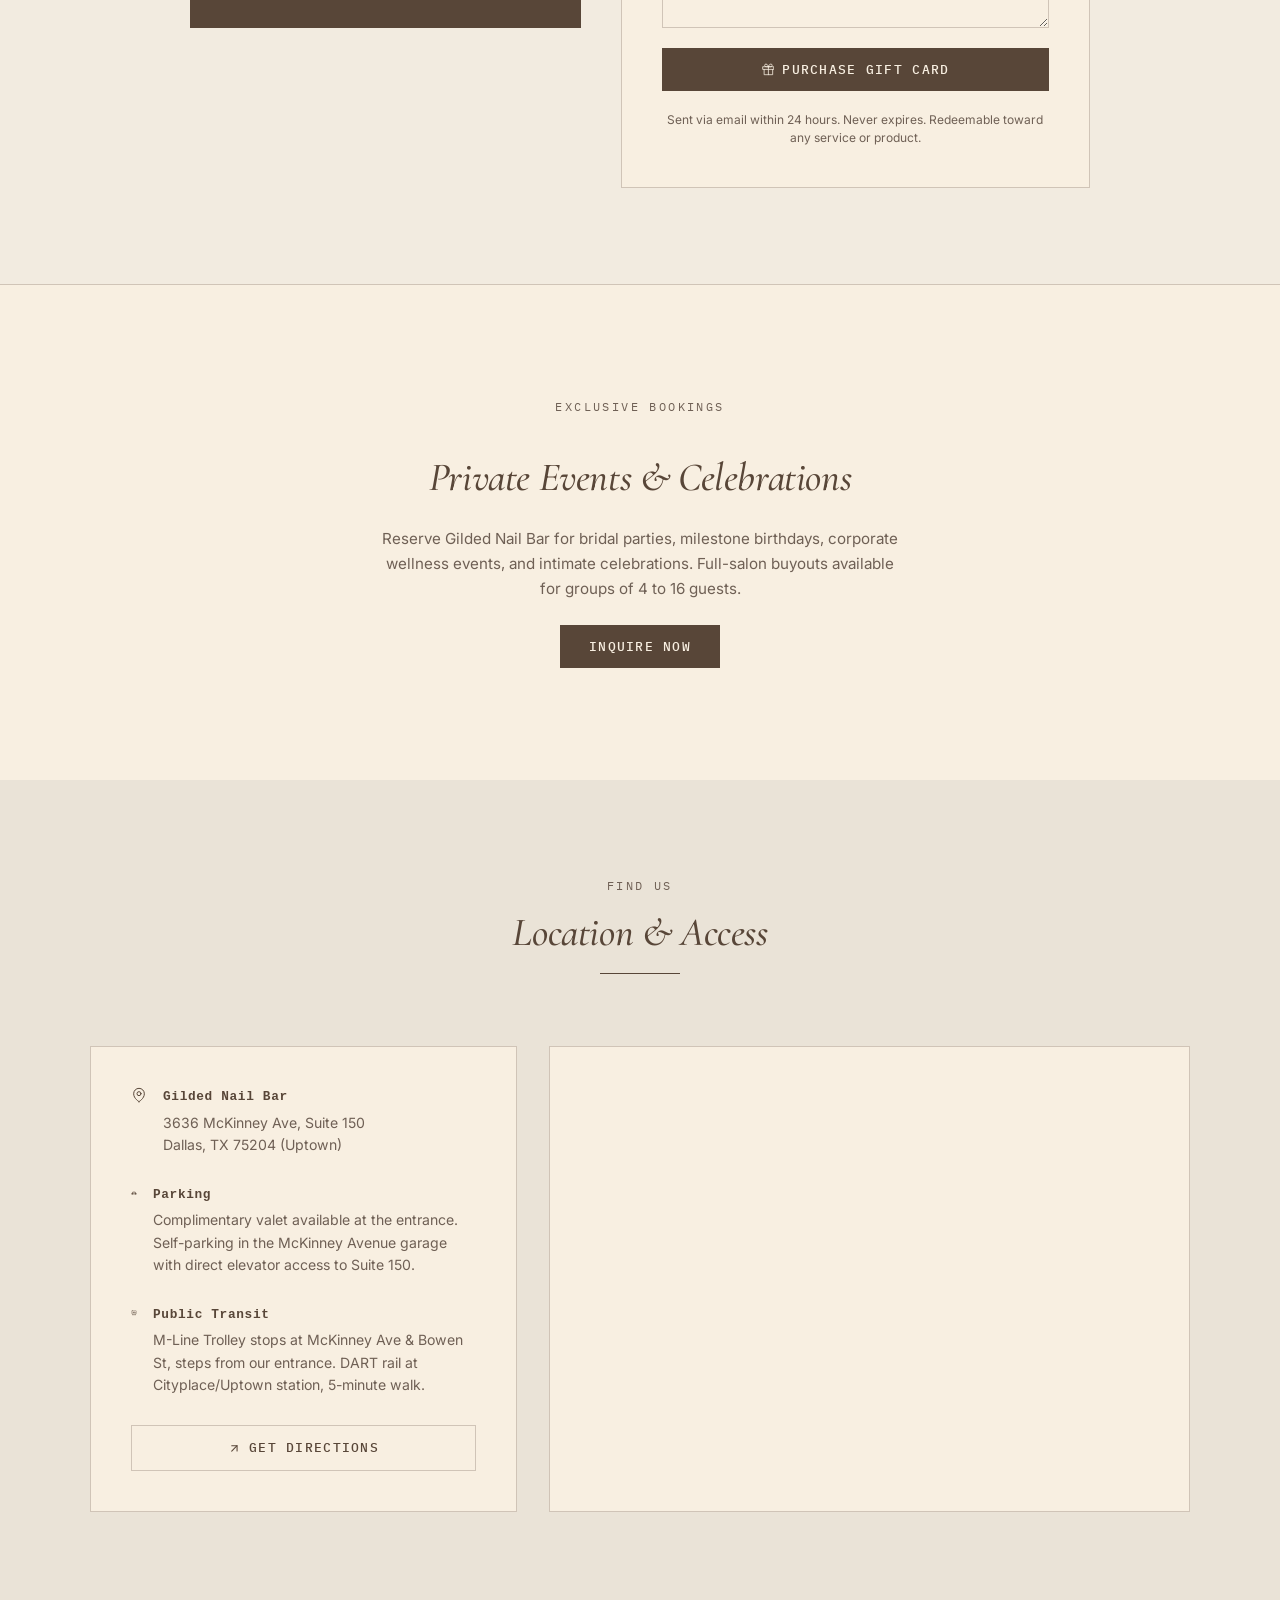
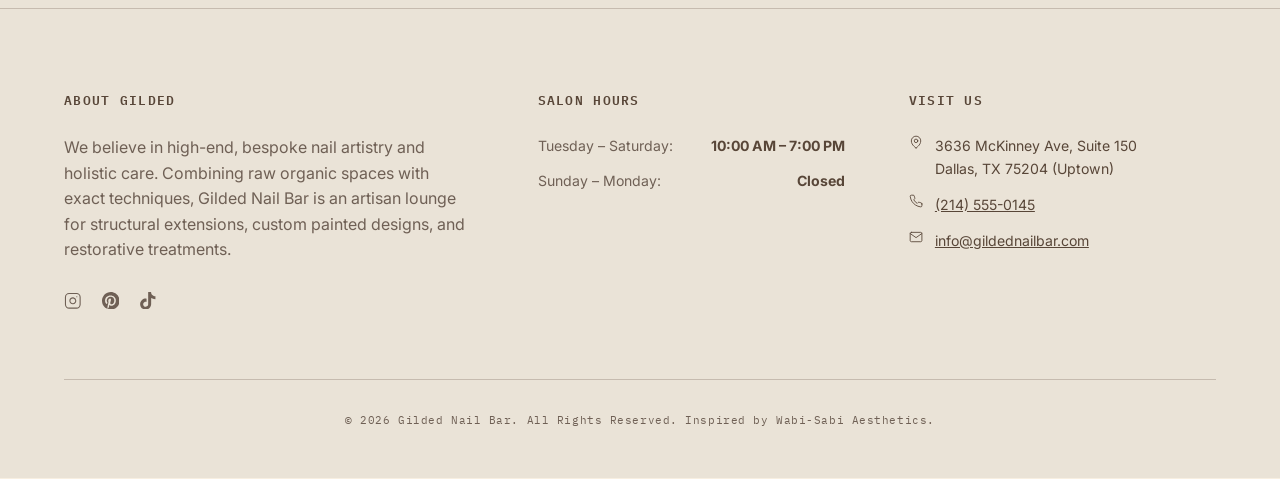
==== commit 52ebd47b: "Premium feature enhancements: FAQ accordion, mega menu, gallery, gift cards, loyalty, AR try-on, boo" ====
--- a/index.html
+++ b/index.html
@@ -63,6 +63,9 @@
     <link rel="stylesheet" href="styles.css">
 </head>
 <body>
+    <!-- Skip to content -->
+    <a href="#services" class="skip-nav">Skip to content</a>
+
     <!-- Custom SVG Icon Sprite (hidden) -->
     <svg xmlns="http://www.w3.org/2000/svg" style="display:none" aria-hidden="true">
         <defs>
@@ -228,7 +231,9 @@
                 <div class="mega-menu-col">
                     <span class="mega-menu-col-label">EXPERIENCE</span>
                     <a href="#gallery" class="mega-menu-link">Nail Art Vault</a>
+                    <a href="#tryon" class="mega-menu-link">Virtual Try-On</a>
                     <a href="#gift-cards" class="mega-menu-link">Gift Cards</a>
+                    <a href="#loyalty" class="mega-menu-link">Gilded Rewards</a>
                     <a href="#botanical" class="mega-menu-link">Botanical Cabinet</a>
                     <a href="#reviews" class="mega-menu-link">Guest Reviews</a>
                     <a href="#faq" class="mega-menu-link">Guidance</a>
@@ -242,7 +247,7 @@
                 </div>
             </div>
             <div class="mega-menu-visual">
-                <div class="mega-menu-image" style="background-image: url('manicure_aesthetic.png')"></div>
+                <div class="mega-menu-image" style="background-image: url('manicure_aesthetic.png')" role="img" aria-label="Gilded Nail Bar interior and nail art"></div>
                 <p class="mega-menu-tagline">Where your hands tell a story.</p>
             </div>
         </div>
@@ -254,7 +259,7 @@
     <main id="main-content">
         <!-- Horizontal Category Heros (Scroll Column) -->
         <section id="category-manicures" class="category-hero">
-            <div class="hero-bg" style="background-image: url('manicure_aesthetic.png')"></div>
+            <div class="hero-bg" style="background-image: url('manicure_aesthetic.png')" role="img" aria-label="Luxury gel manicure in progress — Gilded Nail Bar"></div>
             <div class="category-hero-overlay">
                 <div class="category-hero-content">
                     <span class="cat-number">01 / MANICURES</span>
@@ -266,7 +271,7 @@
         </section>
 
         <section id="category-pedicures" class="category-hero">
-            <div class="hero-bg" style="background-image: url('pedicure_aesthetic.png')"></div>
+            <div class="hero-bg" style="background-image: url('pedicure_aesthetic.png')" role="img" aria-label="Organic pedicure treatment at Gilded Nail Bar"></div>
             <div class="category-hero-overlay">
                 <div class="category-hero-content">
                     <span class="cat-number">02 / PEDICURES</span>
@@ -278,7 +283,7 @@
         </section>
 
         <section id="category-extensions" class="category-hero">
-            <div class="hero-bg" style="background-image: url('extensions_aesthetic.png')"></div>
+            <div class="hero-bg" style="background-image: url('extensions_aesthetic.png')" role="img" aria-label="Structured gel nail extensions by Gilded Nail Bar"></div>
             <div class="category-hero-overlay">
                 <div class="category-hero-content">
                     <span class="cat-number">03 / EXTENSIONS</span>
@@ -290,7 +295,7 @@
         </section>
 
         <section id="category-nailart" class="category-hero">
-            <div class="hero-bg" style="background-image: url('nailart_aesthetic.png')"></div>
+            <div class="hero-bg" style="background-image: url('nailart_aesthetic.png')" role="img" aria-label="Custom nail art portfolio — Gilded Nail Bar"></div>
             <div class="category-hero-overlay">
                 <div class="category-hero-content">
                     <span class="cat-number">04 / NAIL ART</span>
@@ -392,6 +397,42 @@
             </div>
             <div class="gallery-grid" id="gallery-grid">
                 <!-- Populated dynamically -->
+            </div>
+        </section>
+
+        <!-- Virtual Try-On -->
+        <section id="tryon" class="tryon-section">
+            <div class="section-header">
+                <span class="section-subtitle">VIRTUAL TRY-ON</span>
+                <h2 class="section-title">PREVIEW YOUR LOOK</h2>
+                <div class="mono-line-divider"></div>
+                <p class="section-description">Explore our signature palette before your visit. Full AR try-on coming soon — download YouCam Nails for an instant preview on your own hands.</p>
+            </div>
+
+            <div class="tryon-container">
+                <div class="tryon-palette">
+                    <div class="tryon-palette-swatch" style="background-color: #d4a89a;" data-color="Blush Bloom"></div>
+                    <div class="tryon-palette-swatch" style="background-color: #c49a8c;" data-color="Dusty Rose"></div>
+                    <div class="tryon-palette-swatch" style="background-color: #a88b7a;" data-color="Warm Taupe"></div>
+                    <div class="tryon-palette-swatch" style="background-color: #8a7c71;" data-color="Stone Path"></div>
+                    <div class="tryon-palette-swatch" style="background-color: #6f6055;" data-color="Earthy Bronze"></div>
+                    <div class="tryon-palette-swatch" style="background-color: #584638;" data-color="Gilded Brown"></div>
+                    <div class="tryon-palette-swatch" style="background-color: #3d3229;" data-color="Deep Espresso"></div>
+                    <div class="tryon-palette-swatch" style="background-color: #c4a882;" data-color="Golden Sand"></div>
+                    <div class="tryon-palette-swatch" style="background-color: #d4b896;" data-color="Champagne Glow"></div>
+                    <div class="tryon-palette-swatch" style="background-color: #e8d5b8;" data-color="Cream Silk"></div>
+                    <div class="tryon-palette-swatch" style="background-color: #b8a89a;" data-color="Greige Stone"></div>
+                    <div class="tryon-palette-swatch" style="background-color: #e3c9b0;" data-color="Warm Almond"></div>
+                </div>
+                <p class="tryon-swatch-label" id="tryon-swatch-label">Tap a shade to preview</p>
+                <div class="tryon-cta">
+                    <p>Experience the full AR experience with our partner app:</p>
+                    <a href="https://www.perfectcorp.com/consumer/apps/ycn" target="_blank" rel="noopener" class="btn btn-outline">
+                        <svg class="icon" aria-hidden="true"><use href="#icon-sparkle"/></svg>
+                        TRY YOUCAM NAILS
+                    </a>
+                    <span class="tryon-coming-soon">Full in-browser AR try-on coming in a future update</span>
+                </div>
             </div>
         </section>
 
@@ -456,6 +497,51 @@
                     <div class="faq-answer" id="faq-answer-6" role="region">
                         <p>Yes. Digital gift cards are available in any denomination and can be emailed directly to the recipient with a personalized message. They never expire and may be applied toward any service or retail product. Contact us at info@gildednailbar.com or visit our front desk to purchase.</p>
                     </div>
+                </div>
+            </div>
+        </section>
+
+        <!-- Loyalty Program — Gilded Rewards -->
+        <section id="loyalty" class="loyalty-section">
+            <div class="section-header">
+                <span class="section-subtitle">GILDED REWARDS</span>
+                <h2 class="section-title">YOUR LOYALTY CARD</h2>
+                <div class="mono-line-divider"></div>
+                <p class="section-description">Every visit brings you closer to a complimentary service. Check in each time you visit us.</p>
+            </div>
+
+            <div class="loyalty-container">
+                <div class="loyalty-card border-card">
+                    <div class="loyalty-card-header">
+                        <svg class="icon" aria-hidden="true"><use href="#icon-sparkle"/></svg>
+                        <span class="loyalty-card-title">Gilded Rewards</span>
+                        <svg class="icon" aria-hidden="true"><use href="#icon-sparkle"/></svg>
+                    </div>
+                    <div class="loyalty-stamps" id="loyalty-stamps"></div>
+                    <div class="loyalty-progress">
+                        <span id="loyalty-count">0</span> / 5 visits
+                    </div>
+                    <div class="loyalty-reward" id="loyalty-reward" style="display:none;">
+                        <svg class="icon" aria-hidden="true"><use href="#icon-gift"/></svg>
+                        <span>You've earned a complimentary Gel Manicure!</span>
+                    </div>
+                    <button class="btn btn-outline w-100" id="loyalty-checkin-btn">
+                        <svg class="icon" aria-hidden="true"><use href="#icon-plus"/></svg>
+                        CHECK IN
+                    </button>
+                    <p class="loyalty-legal">Reward: one complimentary Gel Manicure after 5 visits. Non-transferable. No cash value.</p>
+                </div>
+
+                <div class="loyalty-info">
+                    <h3>How It Works</h3>
+                    <ul>
+                        <li><strong>Check in</strong> each time you visit — at the front desk or from this page</li>
+                        <li>Earn <strong>1 stamp per visit</strong></li>
+                        <li>After <strong>5 visits</strong>, unlock a complimentary Gel Manicure</li>
+                        <li>Redeem your reward on your next appointment</li>
+                        <li>Your rewards card is stored securely in your browser</li>
+                    </ul>
+                    <button class="btn btn-solid" id="loyalty-reset-btn">RESET CARD</button>
                 </div>
             </div>
         </section>
@@ -573,6 +659,27 @@
                                 <label for="client-notes">Special Requests (Optional)</label>
                                 <textarea id="client-notes" name="notes" placeholder="Any nail art style preference, structural requests, or details..."></textarea>
                             </div>
+
+                            <div class="deposit-section">
+                                <div class="deposit-notice">
+                                    <svg class="icon" aria-hidden="true"><use href="#icon-sparkle"/></svg>
+                                    <span>A <strong>$10 deposit</strong> is required to secure this appointment. This will be deducted from your total balance.</span>
+                                </div>
+                                <div class="deposit-card-mock" id="deposit-card-mock">
+                                    <div class="deposit-card-row">
+                                        <span class="deposit-label">Card Number</span>
+                                        <div class="deposit-dots">•••• •••• •••• ••••</div>
+                                    </div>
+                                    <div class="deposit-card-row">
+                                        <span class="deposit-label">EXP</span>
+                                        <span class="deposit-label">CVV</span>
+                                    </div>
+                                </div>
+                                <label class="deposit-checkbox">
+                                    <input type="checkbox" id="deposit-consent" required>
+                                    <span>I authorize a $10 hold to secure my booking. Refundable with 24h cancellation.</span>
+                                </label>
+                            </div>
                         </form>
                     </div>
                 </div>
@@ -620,6 +727,13 @@
                         <div class="receipt-row total-row">
                             <span>TOTAL COST:</span>
                             <strong id="receipt-price" class="price-highlight">$120.00</strong>
+                        </div>
+                        <div class="receipt-row">
+                            <span>DEPOSIT PAID:</span>
+                            <strong>$10.00</strong>
+                        </div>
+                        <div class="receipt-row" style="color: var(--color-muted); font-size: 0.75rem;">
+                            <span>Remaining balance due at visit</span>
                         </div>
                     </div>
                     
@@ -935,9 +1049,9 @@
                 <div class="footer-accordion-panel" id="footer-contact-content">
                     <div class="panel-inner">
                         <address>
-                            <p><i class="fa-solid fa-location-dot"></i> 3636 McKinney Ave, Suite 150<br>Dallas, TX 75204 (Uptown)</p>
-                            <p><i class="fa-solid fa-phone"></i> <a href="tel:+12145550145">(214) 555-0145</a></p>
-                            <p><i class="fa-solid fa-envelope"></i> <a href="mailto:info@gildednailbar.com">info@gildednailbar.com</a></p>
+                            <p><i class="fa-solid fa-location-dot" aria-hidden="true"></i> 3636 McKinney Ave, Suite 150<br>Dallas, TX 75204 (Uptown)</p>
+                            <p><i class="fa-solid fa-phone" aria-hidden="true"></i> <a href="tel:+12145550145">(214) 555-0145</a></p>
+                            <p><i class="fa-solid fa-envelope" aria-hidden="true"></i> <a href="mailto:info@gildednailbar.com">info@gildednailbar.com</a></p>
                         </address>
                     </div>
                 </div>
@@ -951,9 +1065,21 @@
     <!-- Mobile Sticky Book CTA -->
     <div class="mobile-book-cta" id="mobile-book-cta">
         <a href="#booking" class="mobile-book-btn">
-            <i class="fa-solid fa-calendar-plus"></i>
+            <svg class="icon" aria-hidden="true"><use href="#icon-calendar"/></svg>
             BOOK APPOINTMENT
         </a>
+    </div>
+
+    <!-- Rebook Nudge Banner -->
+    <div class="rebook-nudge" id="rebook-nudge" style="display:none;">
+        <div class="rebook-nudge-content">
+            <svg class="icon" aria-hidden="true"><use href="#icon-sparkle"/></svg>
+            <span id="rebook-nudge-text">Your gel manicure is due for a refresh.</span>
+            <a href="#booking" class="rebook-nudge-link">REBOOK NOW</a>
+            <button class="rebook-nudge-close" id="rebook-nudge-close" aria-label="Dismiss reminder">
+                <svg class="icon" aria-hidden="true"><use href="#icon-close"/></svg>
+            </button>
+        </div>
     </div>
 
     <!-- Scripts -->
--- a/styles.css
+++ b/styles.css
@@ -8,7 +8,7 @@
     --bg-secondary: #f2ebe0;   /* Slightly deeper warm beige */
     --bg-concrete: #eae3d7;    /* Raw light concrete/stone tone */
     --color-text: #584638;     /* Dark bronze-brown text from logo */
-    --color-muted: #8a7c71;    /* Muted taupe/slate brown for secondary text */
+    --color-muted: #6f6055;    /* Muted taupe/slate brown for secondary text — 4.9:1 contrast on cream */
     
     --border-color: rgba(88, 70, 56, 0.25);
     --border-color-strong: #584638;
@@ -62,6 +62,42 @@
     transition: var(--transition-fast);
 }
 
+/* ADA / Accessibility */
+.skip-nav {
+    position: absolute;
+    top: -100%;
+    left: 0;
+    z-index: 10000;
+    padding: 0.75rem 1.5rem;
+    background-color: var(--color-text);
+    color: var(--bg-brand);
+    font-family: var(--font-mono);
+    font-size: 0.8rem;
+    letter-spacing: 0.05em;
+    text-transform: uppercase;
+    transition: top 0.2s ease;
+}
+
+.skip-nav:focus {
+    top: 0;
+    outline: 2px solid var(--color-text);
+    outline-offset: 2px;
+}
+
+:focus-visible {
+    outline: 2px solid var(--color-text);
+    outline-offset: 2px;
+}
+
+button:focus-visible,
+a:focus-visible,
+input:focus-visible,
+select:focus-visible,
+textarea:focus-visible {
+    outline: 2px solid var(--color-text);
+    outline-offset: 2px;
+}
+
 /* Scroll Reveal Animation System */
 .scroll-reveal {
     opacity: 0 !important;
@@ -185,7 +221,7 @@
     display: flex;
     align-items: center;
     justify-content: center;
-    background-color: var(--bg-brand);
+    background: radial-gradient(ellipse at 50% 38%, #fdf7ef 0%, var(--bg-brand) 48%, var(--bg-secondary) 100%);
     transition: opacity 0.8s cubic-bezier(0.16, 1, 0.3, 1), visibility 0.8s;
 }
 
@@ -211,28 +247,47 @@
     position: relative;
     z-index: 2;
     width: 100%;
-    max-width: 500px;
-    padding: 3rem 2rem;
-    background-color: rgba(248, 239, 225, 0.95);
-    backdrop-filter: blur(8px);
-    border: 1px solid var(--color-text);
+    max-width: 560px;
+    padding: 3.5rem 3.5rem;
+    background-color: rgba(253, 247, 239, 0.96);
+    backdrop-filter: blur(10px);
+    border: 1px solid rgba(88, 70, 56, 0.35);
     text-align: center;
-    box-shadow: 0 20px 50px rgba(88, 70, 56, 0.15);
+    box-shadow: 0 24px 64px rgba(88, 70, 56, 0.12), 0 2px 8px rgba(88, 70, 56, 0.06);
 }
 
 .splash-logo-container {
-    margin-bottom: 2.5rem;
+    height: 100px;
+    overflow: hidden;
+    display: flex;
+    align-items: flex-start;
+    justify-content: center;
+    margin-bottom: 0;
 }
 
 .splash-logo {
-    max-width: 280px;
-    height: auto;
+    height: 200px;
+    width: auto;
+    max-width: none;
+    margin-top: -50px;
+    display: block;
+    filter: contrast(1.1) brightness(0.92);
 }
 
 .splash-box {
     display: flex;
     flex-direction: column;
     align-items: center;
+}
+
+.splash-box::before {
+    content: '';
+    display: block;
+    width: 48px;
+    height: 1px;
+    background-color: var(--border-color-strong);
+    opacity: 0.3;
+    margin: 1.75rem auto 1.75rem;
 }
 
 .splash-heading {
@@ -246,8 +301,7 @@
 .select-wrapper {
     position: relative;
     width: 100%;
-    max-width: 320px;
-    margin-bottom: 1.5rem;
+    margin-bottom: 1.25rem;
 }
 
 .select-wrapper select {
@@ -270,22 +324,21 @@
 }
 
 .select-wrapper::after {
-    content: '\f078';
-    font-family: 'Font Awesome 6 Free';
-    font-weight: 900;
+    content: '';
     position: absolute;
     right: 1.25rem;
     top: 50%;
-    transform: translateY(-50%);
-    color: var(--color-text);
+    transform: translateY(-75%) rotate(45deg);
+    width: 6px;
+    height: 6px;
+    border-right: 1.5px solid var(--color-text);
+    border-bottom: 1.5px solid var(--color-text);
     pointer-events: none;
-    font-size: 0.8rem;
 }
 
 .btn-enter {
     width: 100%;
-    max-width: 320px;
-    padding: 1rem;
+    padding: 1.1rem;
     font-family: var(--font-mono);
     font-size: 0.85rem;
     letter-spacing: 0.15em;
@@ -1226,12 +1279,158 @@
     border-color: var(--color-text);
 }
 
+/* Deposit / Payment Section */
+.deposit-section {
+    padding-top: 1.5rem;
+    border-top: 1px solid var(--border-color);
+    margin-top: 0.5rem;
+}
+
+.deposit-notice {
+    display: flex;
+    align-items: flex-start;
+    gap: 0.75rem;
+    font-size: 0.82rem;
+    color: var(--color-muted);
+    line-height: 1.5;
+    margin-bottom: 1rem;
+}
+
+.deposit-notice .icon {
+    width: 1rem;
+    height: 1rem;
+    flex-shrink: 0;
+    margin-top: 0.15rem;
+}
+
+.deposit-card-mock {
+    border: 1px solid var(--border-color);
+    padding: 1.25rem;
+    display: flex;
+    flex-direction: column;
+    gap: 0.75rem;
+    margin-bottom: 1rem;
+    background: var(--bg-secondary);
+}
+
+.deposit-card-row {
+    display: flex;
+    justify-content: space-between;
+    align-items: center;
+}
+
+.deposit-label {
+    font-family: var(--font-mono);
+    font-size: 0.65rem;
+    letter-spacing: 0.05em;
+    text-transform: uppercase;
+    color: var(--color-muted);
+}
+
+.deposit-dots {
+    font-family: var(--font-mono);
+    font-size: 1rem;
+    letter-spacing: 0.15em;
+    color: var(--color-text);
+}
+
+.deposit-checkbox {
+    display: flex;
+    align-items: flex-start;
+    gap: 0.75rem;
+    cursor: pointer;
+    font-size: 0.78rem;
+    color: var(--color-muted);
+    line-height: 1.5;
+}
+
+.deposit-checkbox input[type="checkbox"] {
+    width: 1rem;
+    height: 1rem;
+    flex-shrink: 0;
+    margin-top: 0.2rem;
+    accent-color: var(--color-text);
+    border: 1px solid var(--border-color);
+}
+
 .booking-panel-actions {
     display: flex;
     justify-content: space-between;
     margin-top: 3rem;
     border-top: 1px solid var(--border-color);
     padding-top: 1.75rem;
+}
+
+/* Rebook Nudge Banner */
+.rebook-nudge {
+    position: fixed;
+    bottom: 0;
+    left: 0;
+    right: 0;
+    z-index: 9000;
+    background-color: var(--color-text);
+    color: var(--bg-brand);
+    padding: 0.75rem 1.5rem;
+    animation: slideUp 0.4s cubic-bezier(0.16, 1, 0.3, 1);
+}
+
+.rebook-nudge-content {
+    max-width: 1100px;
+    margin: 0 auto;
+    display: flex;
+    align-items: center;
+    gap: 1rem;
+    font-family: var(--font-mono);
+    font-size: 0.75rem;
+}
+
+.rebook-nudge-content .icon {
+    width: 1rem;
+    height: 1rem;
+    color: var(--bg-brand);
+    flex-shrink: 0;
+}
+
+.rebook-nudge-text {
+    flex: 1;
+}
+
+.rebook-nudge-link {
+    font-family: var(--font-mono);
+    font-size: 0.7rem;
+    letter-spacing: 0.1em;
+    color: var(--bg-brand);
+    text-decoration: underline;
+    text-underline-offset: 3px;
+    white-space: nowrap;
+    flex-shrink: 0;
+}
+
+.rebook-nudge-link:hover {
+    opacity: 0.8;
+}
+
+.rebook-nudge-close {
+    background: none;
+    border: none;
+    color: var(--bg-brand);
+    cursor: pointer;
+    padding: 0.25rem;
+    flex-shrink: 0;
+}
+
+.rebook-nudge-close .icon {
+    width: 0.85rem;
+    height: 0.85rem;
+}
+
+@keyframes slideUp {
+    from {
+        transform: translateY(100%);
+    }
+    to {
+        transform: translateY(0);
+    }
 }
 
 .booking-helper-links {
@@ -1727,6 +1926,80 @@
 }
 
 /* ============================================================
+   Virtual Try-On Section
+   ============================================================ */
+.tryon-section {
+    padding: 6rem 4rem;
+    background-color: var(--bg-brand);
+}
+
+.tryon-container {
+    max-width: 700px;
+    margin: 0 auto;
+    text-align: center;
+}
+
+.tryon-palette {
+    display: grid;
+    grid-template-columns: repeat(6, 1fr);
+    gap: 0.75rem;
+    margin-bottom: 1rem;
+}
+
+.tryon-palette-swatch {
+    aspect-ratio: 1;
+    border: 1px solid var(--border-color);
+    cursor: pointer;
+    transition: var(--transition-fast);
+    position: relative;
+}
+
+.tryon-palette-swatch:hover {
+    transform: scale(1.1);
+    border-color: var(--color-text);
+    z-index: 1;
+}
+
+.tryon-palette-swatch.active {
+    border: 2px solid var(--color-text);
+    transform: scale(1.1);
+    z-index: 1;
+}
+
+.tryon-swatch-label {
+    font-family: var(--font-mono);
+    font-size: 0.7rem;
+    letter-spacing: 0.05em;
+    color: var(--color-muted);
+    margin-bottom: 2.5rem;
+    min-height: 1.5rem;
+}
+
+.tryon-cta {
+    display: flex;
+    flex-direction: column;
+    align-items: center;
+    gap: 1rem;
+    padding-top: 2rem;
+    border-top: 1px solid var(--border-color);
+}
+
+.tryon-cta p {
+    font-size: 0.85rem;
+}
+
+.tryon-cta .btn {
+    gap: 0.5rem;
+}
+
+.tryon-coming-soon {
+    font-family: var(--font-mono);
+    font-size: 0.65rem;
+    color: var(--color-muted);
+    letter-spacing: 0.05em;
+}
+
+/* ============================================================
    FAQ Section — Accordion
    ============================================================ */
 .faq-section {
@@ -2135,6 +2408,157 @@
 }
 
 /* ============================================================
+   Loyalty / Rewards Section
+   ============================================================ */
+.loyalty-section {
+    padding: 6rem 4rem;
+    background-color: var(--bg-brand);
+}
+
+.loyalty-container {
+    max-width: 900px;
+    margin: 0 auto;
+    display: grid;
+    grid-template-columns: 1fr 1fr;
+    gap: 3rem;
+    align-items: start;
+}
+
+.loyalty-card {
+    text-align: center;
+}
+
+.loyalty-card-header {
+    display: flex;
+    align-items: center;
+    justify-content: center;
+    gap: 0.75rem;
+    margin-bottom: 2rem;
+}
+
+.loyalty-card-header .icon {
+    width: 1.25rem;
+    height: 1.25rem;
+    color: var(--color-text);
+}
+
+.loyalty-card-title {
+    font-family: var(--font-mono);
+    font-size: 0.75rem;
+    letter-spacing: 0.1em;
+    text-transform: uppercase;
+}
+
+.loyalty-stamps {
+    display: grid;
+    grid-template-columns: repeat(5, 1fr);
+    gap: 0.75rem;
+    margin-bottom: 1.5rem;
+}
+
+.loyalty-stamp {
+    aspect-ratio: 1;
+    border: 1px solid var(--border-color);
+    display: flex;
+    align-items: center;
+    justify-content: center;
+    transition: var(--transition-fast);
+}
+
+.loyalty-stamp.filled {
+    border-color: var(--color-text);
+    background-color: var(--color-text);
+}
+
+.loyalty-stamp .icon {
+    width: 1rem;
+    height: 1rem;
+    color: var(--bg-brand);
+    opacity: 0;
+    transition: var(--transition-fast);
+}
+
+.loyalty-stamp.filled .icon {
+    opacity: 1;
+}
+
+.loyalty-progress {
+    font-family: var(--font-mono);
+    font-size: 0.8rem;
+    color: var(--color-muted);
+    margin-bottom: 1.5rem;
+}
+
+.loyalty-progress span {
+    color: var(--color-text);
+    font-weight: 600;
+}
+
+.loyalty-reward {
+    display: flex;
+    align-items: center;
+    justify-content: center;
+    gap: 0.5rem;
+    padding: 1rem;
+    border: 1px solid var(--color-text);
+    margin-bottom: 1.5rem;
+    font-family: var(--font-mono);
+    font-size: 0.75rem;
+    letter-spacing: 0.05em;
+}
+
+.loyalty-reward .icon {
+    width: 1rem;
+    height: 1rem;
+    color: var(--color-text);
+}
+
+.loyalty-legal {
+    font-size: 0.7rem;
+    margin-top: 0.75rem;
+}
+
+.loyalty-info h3 {
+    font-family: var(--font-mono);
+    font-size: 0.7rem;
+    letter-spacing: 0.1em;
+    text-transform: uppercase;
+    margin-bottom: 1.25rem;
+}
+
+.loyalty-info ul {
+    list-style: none;
+    padding: 0;
+    display: flex;
+    flex-direction: column;
+    gap: 0.75rem;
+    margin-bottom: 2rem;
+}
+
+.loyalty-info ul li {
+    font-size: 0.85rem;
+    color: var(--color-muted);
+    padding-left: 1.25rem;
+    position: relative;
+    line-height: 1.5;
+}
+
+.loyalty-info ul li::before {
+    content: '';
+    position: absolute;
+    left: 0;
+    top: 0.5em;
+    width: 4px;
+    height: 4px;
+    background-color: var(--color-muted);
+}
+
+#loyalty-reset-btn {
+    font-size: 0.7rem;
+    padding: 0.5rem 1.25rem;
+}
+
+/* ============================================================
    Gift Cards Section
    ============================================================ */
 .gift-cards-section {
@@ -2544,6 +2968,25 @@
     .gift-card-preview.border-card {
         position: relative;
         top: 0;
+    }
+
+    /* Loyalty responsive */
+    .loyalty-section {
+        padding: 4rem 1.5rem;
+    }
+
+    .loyalty-container {
+        grid-template-columns: 1fr;
+        gap: 2rem;
+    }
+
+    /* Try-On responsive */
+    .tryon-section {
+        padding: 4rem 1.5rem;
+    }
+
+    .tryon-palette {
+        grid-template-columns: repeat(4, 1fr);
     }
 
     /* Location responsive */
@@ -2866,6 +3309,25 @@
         font-size: 2.5rem;
     }
 
+    /* Loyalty 480px */
+    .loyalty-section {
+        padding: 3.5rem 1.25rem;
+    }
+
+    .loyalty-stamps {
+        gap: 0.5rem;
+    }
+
+    /* Try-On 480px */
+    .tryon-section {
+        padding: 3.5rem 1.25rem;
+    }
+
+    .tryon-palette {
+        grid-template-columns: repeat(3, 1fr);
+        gap: 0.5rem;
+    }
+
     /* Location 480px */
     .location-section {
         padding: 3.5rem 1.25rem;
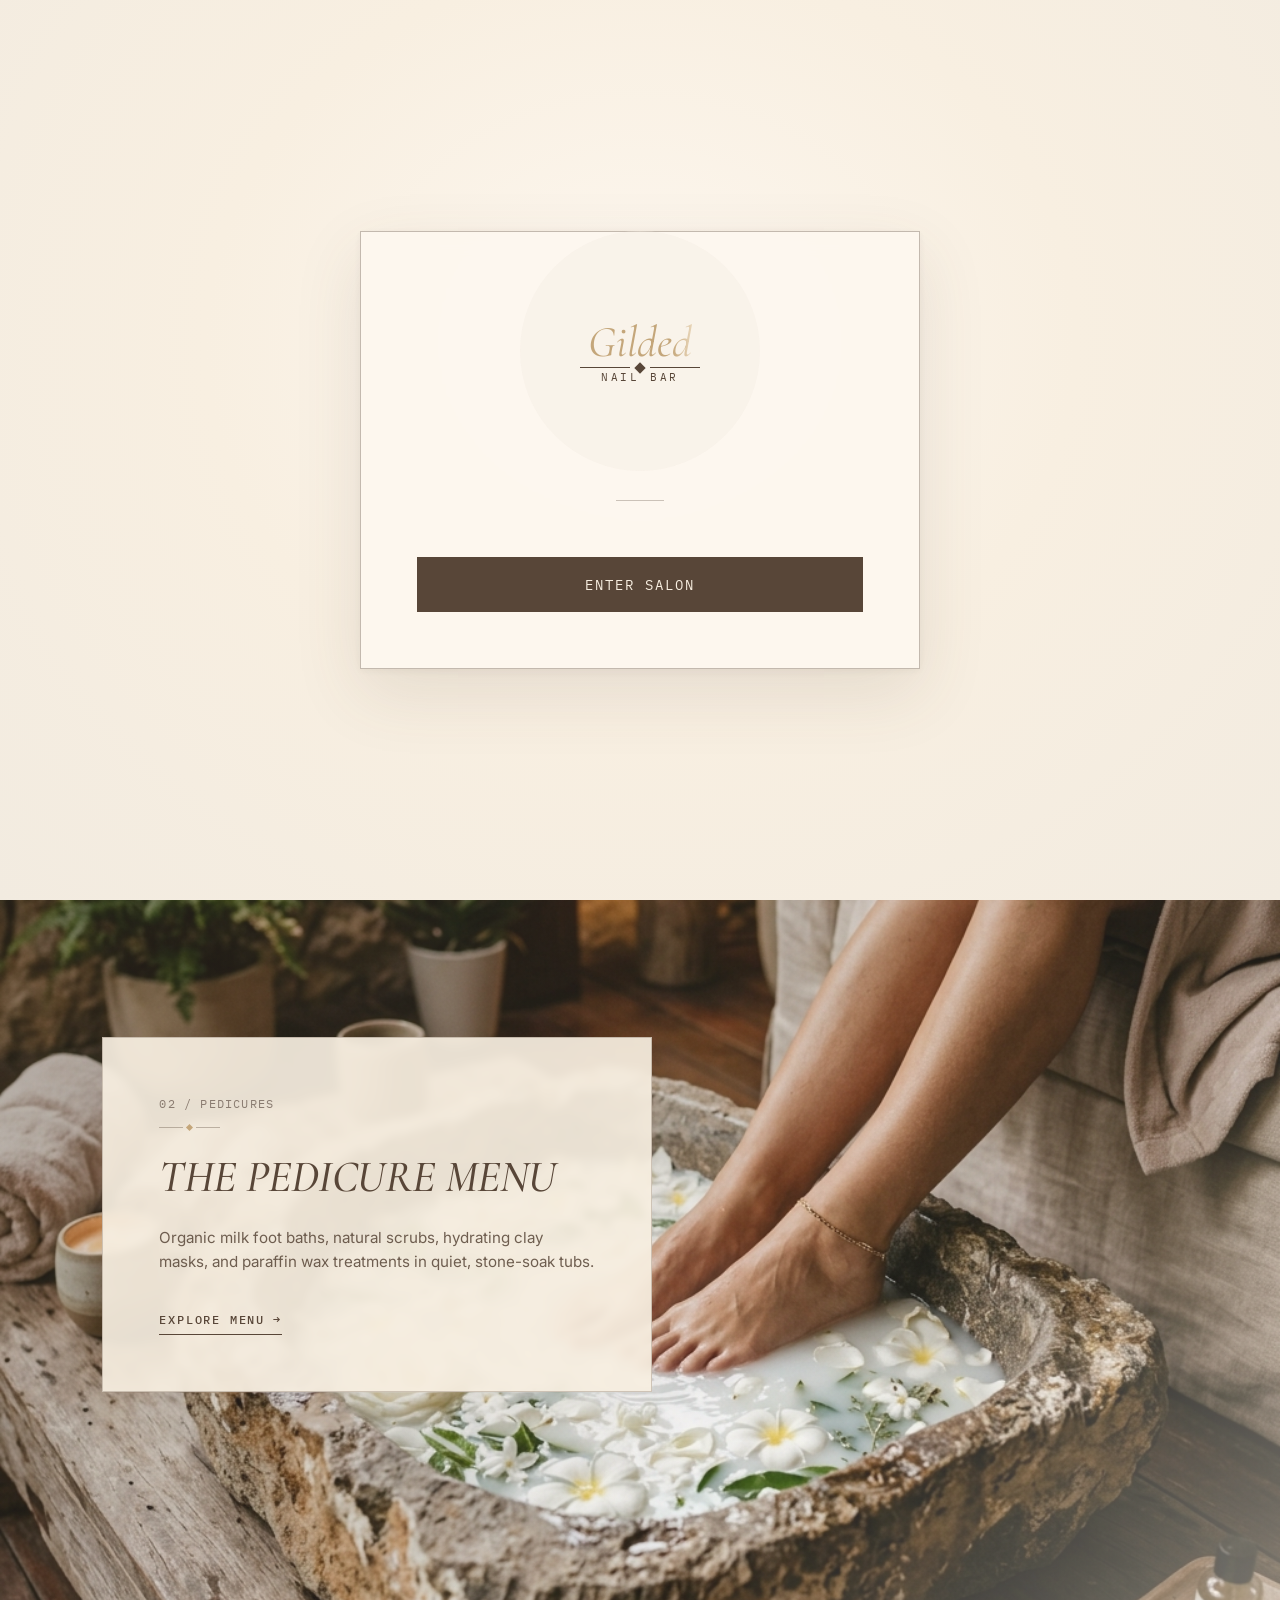
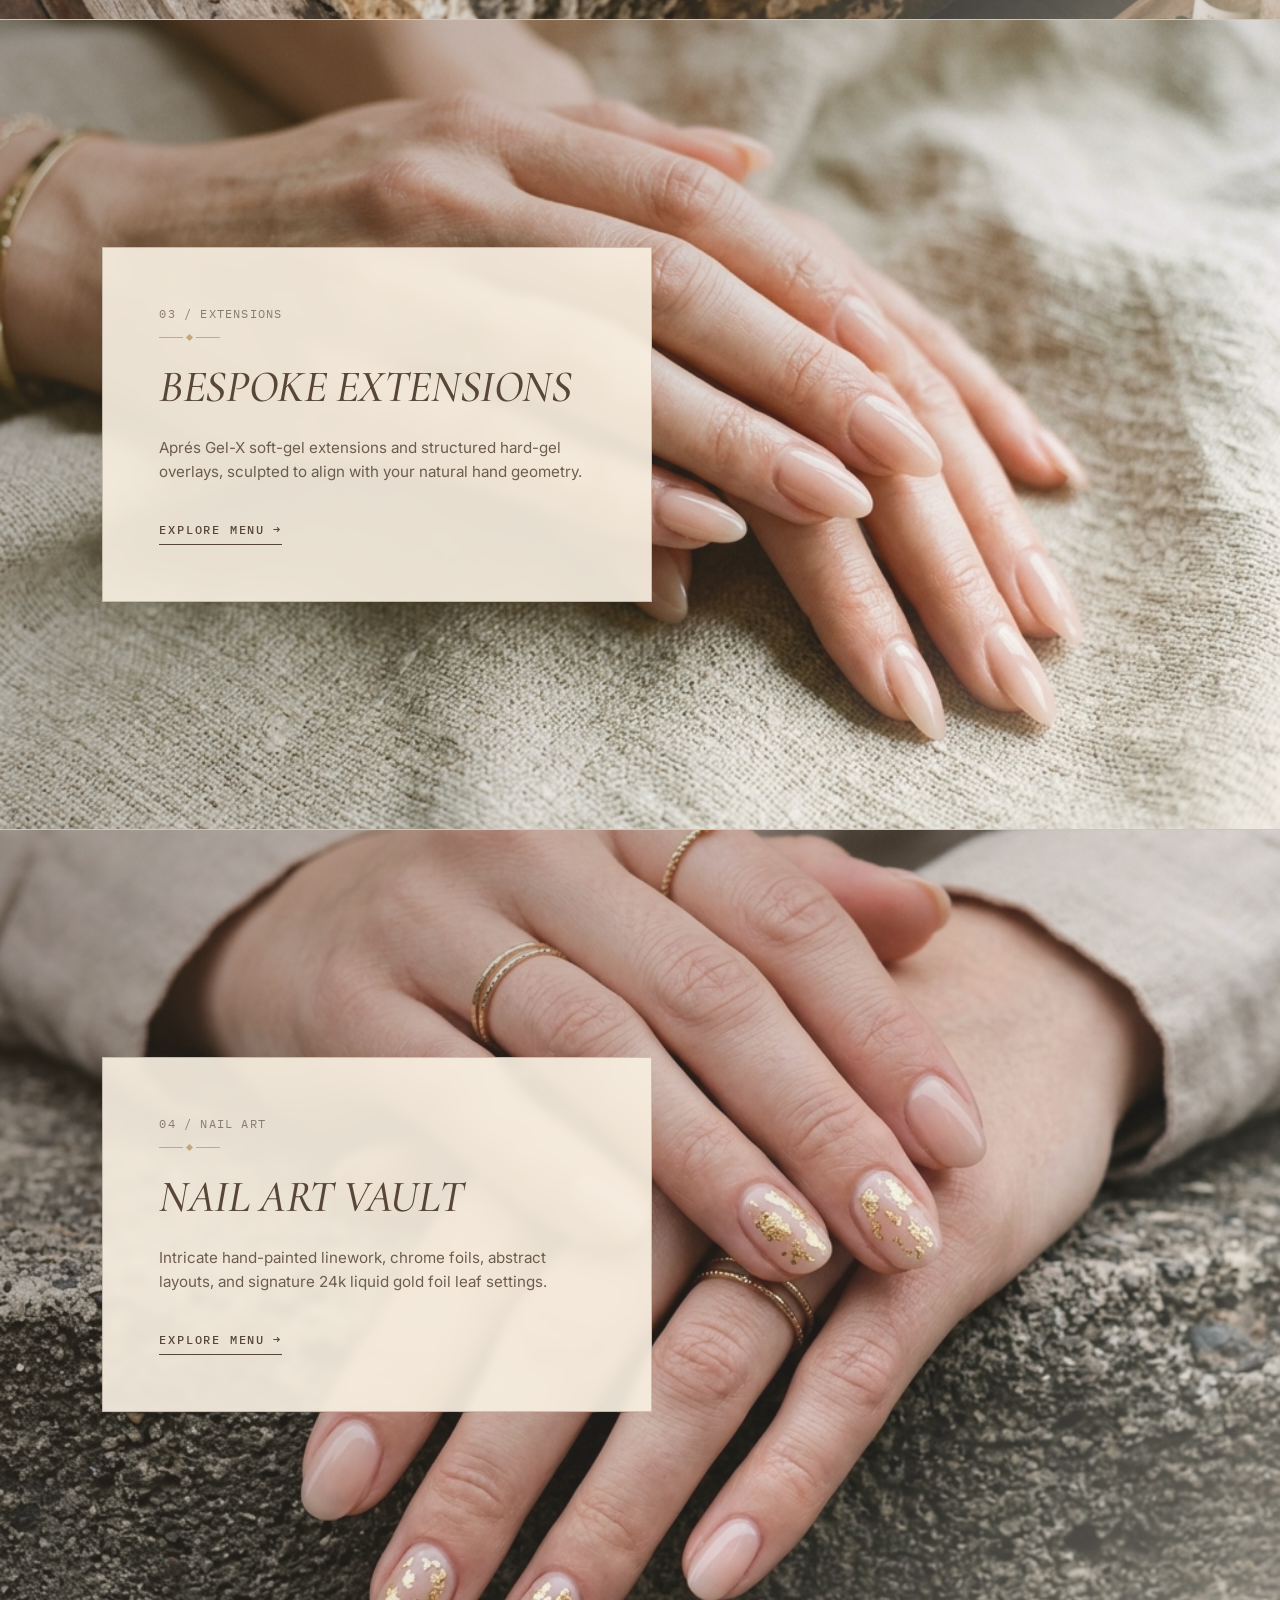
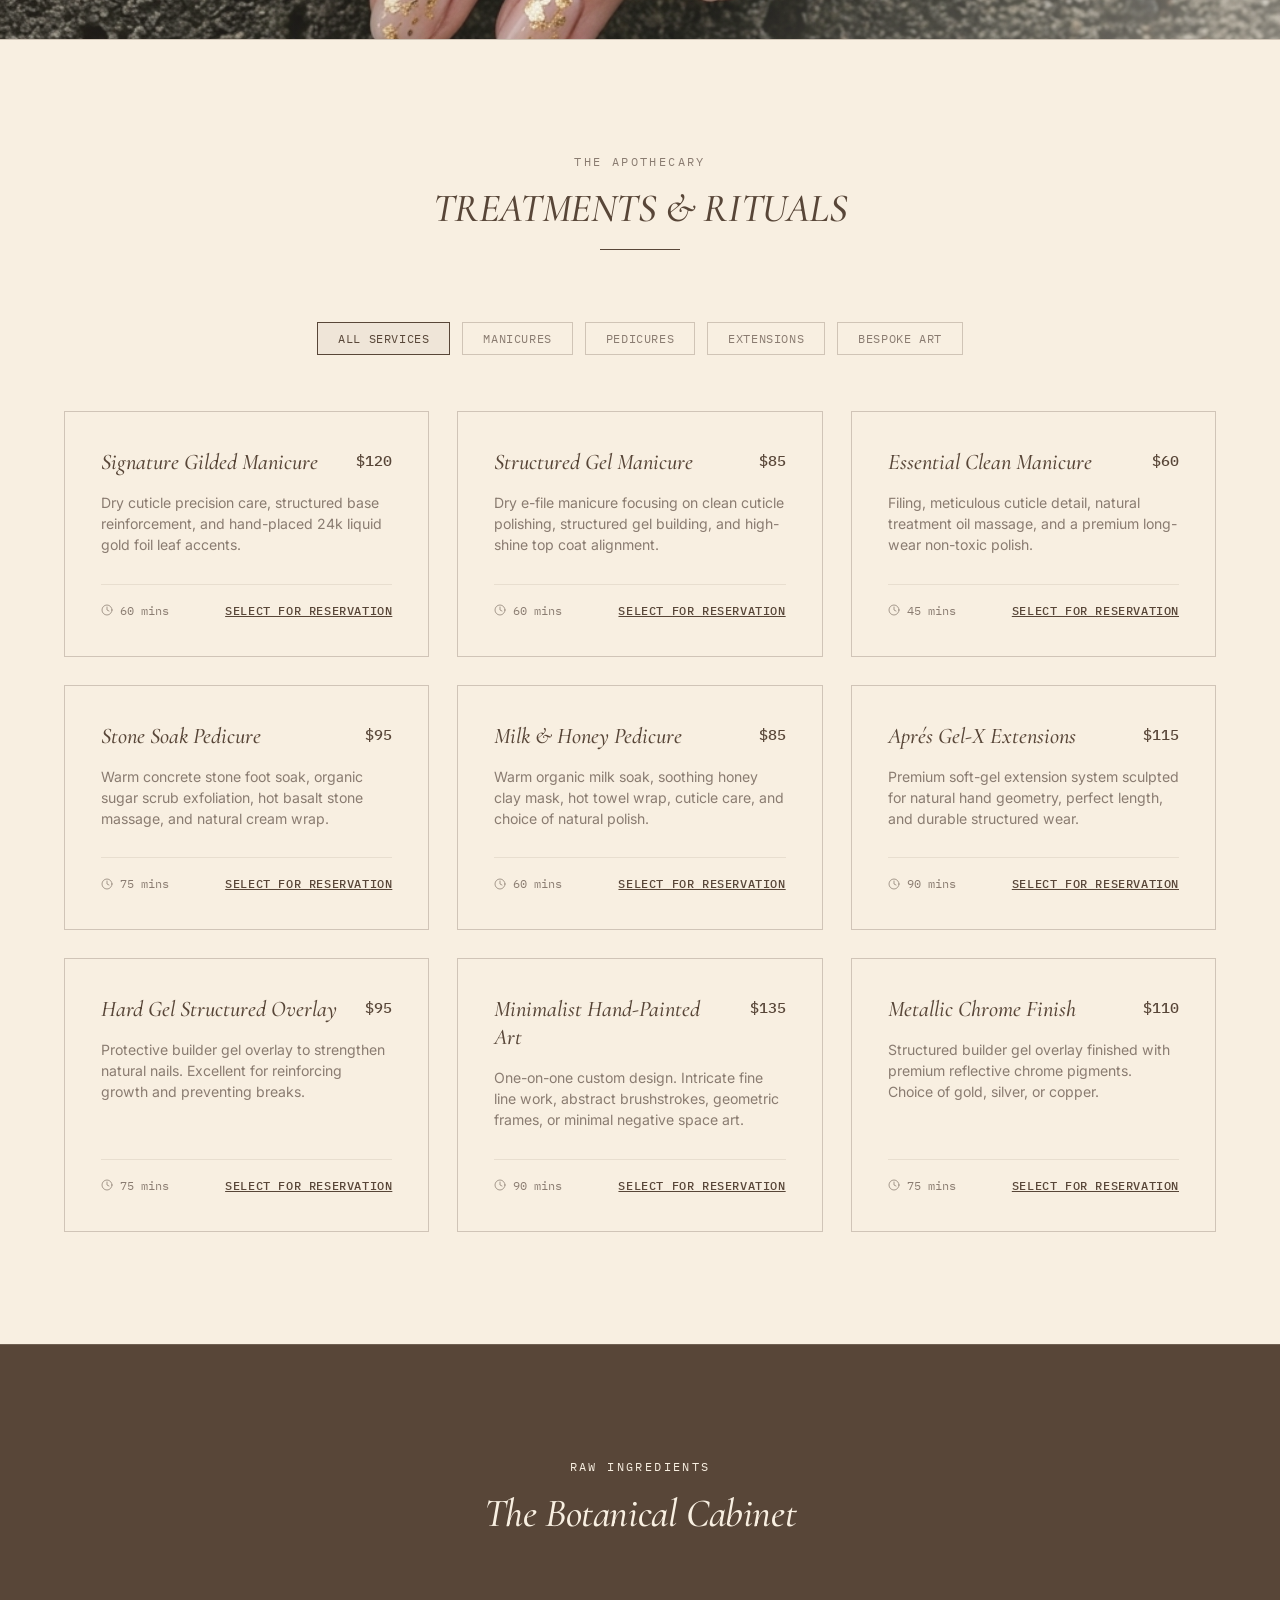
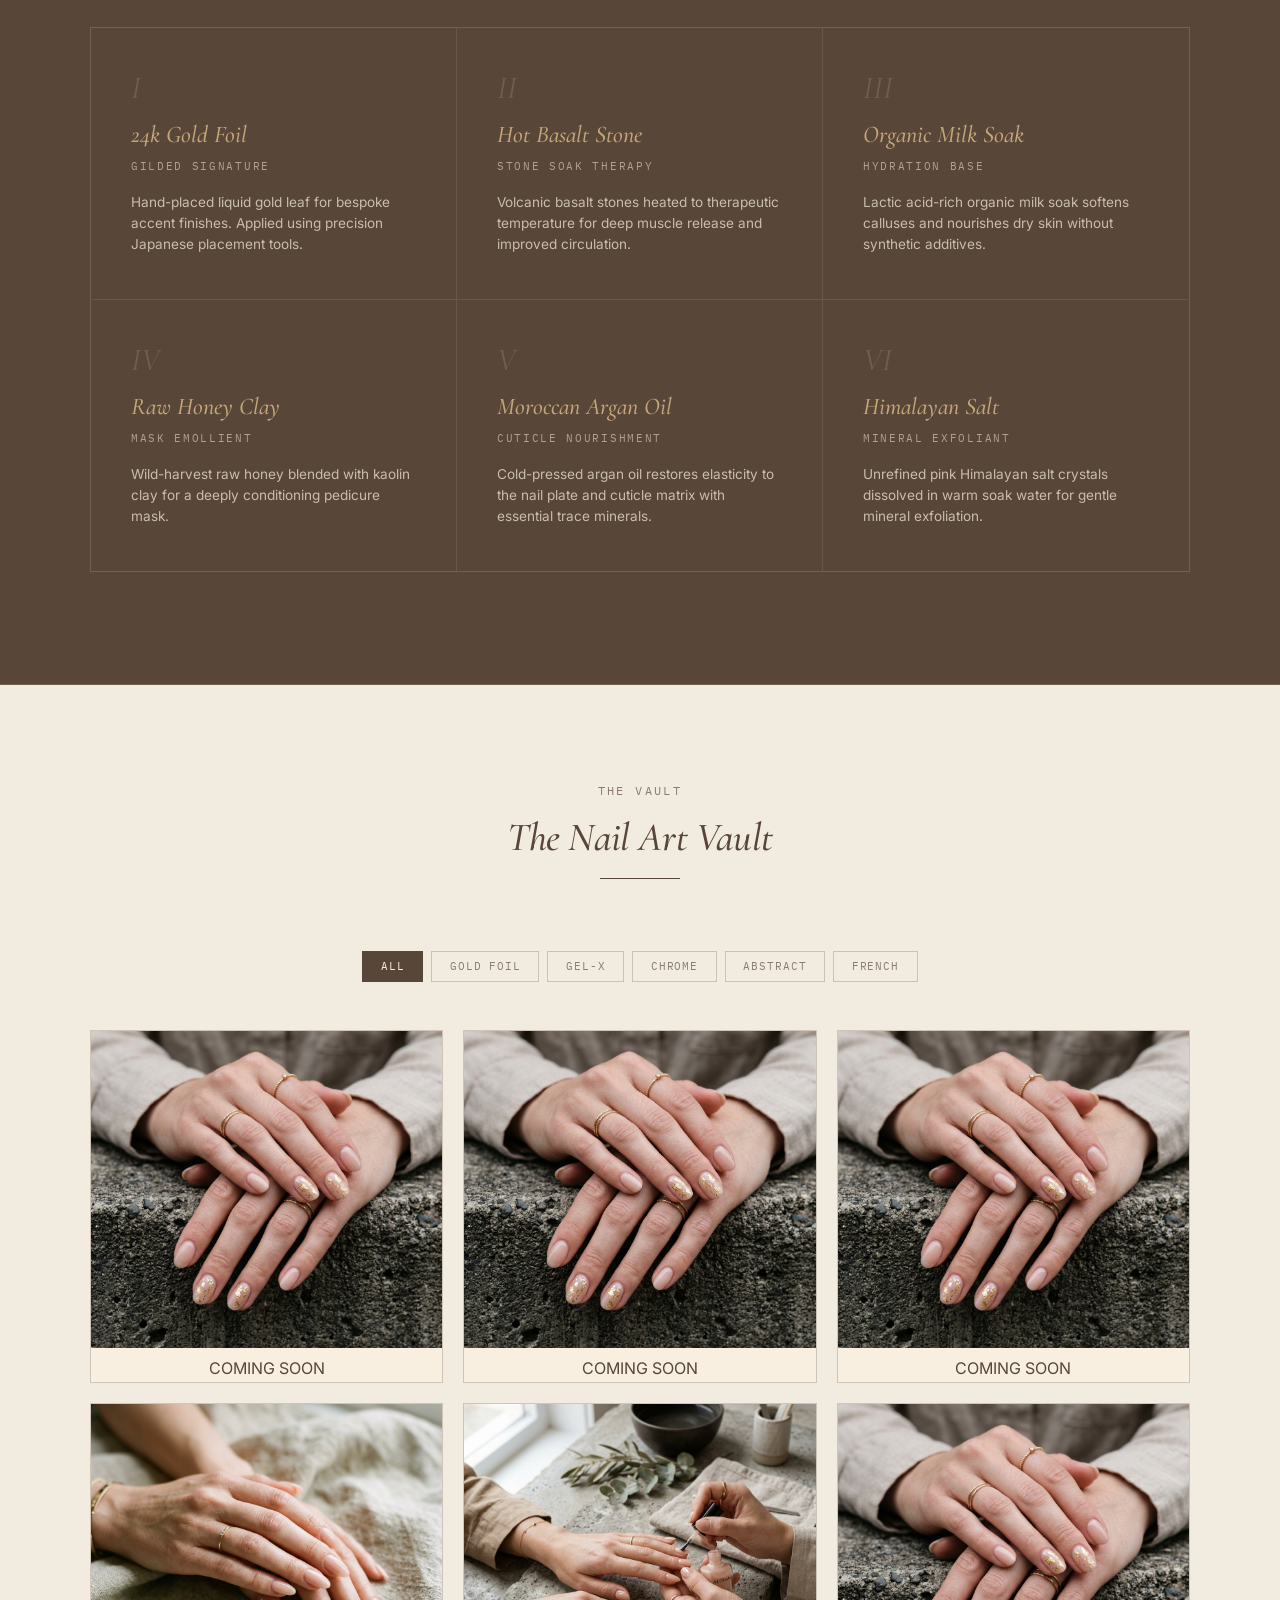
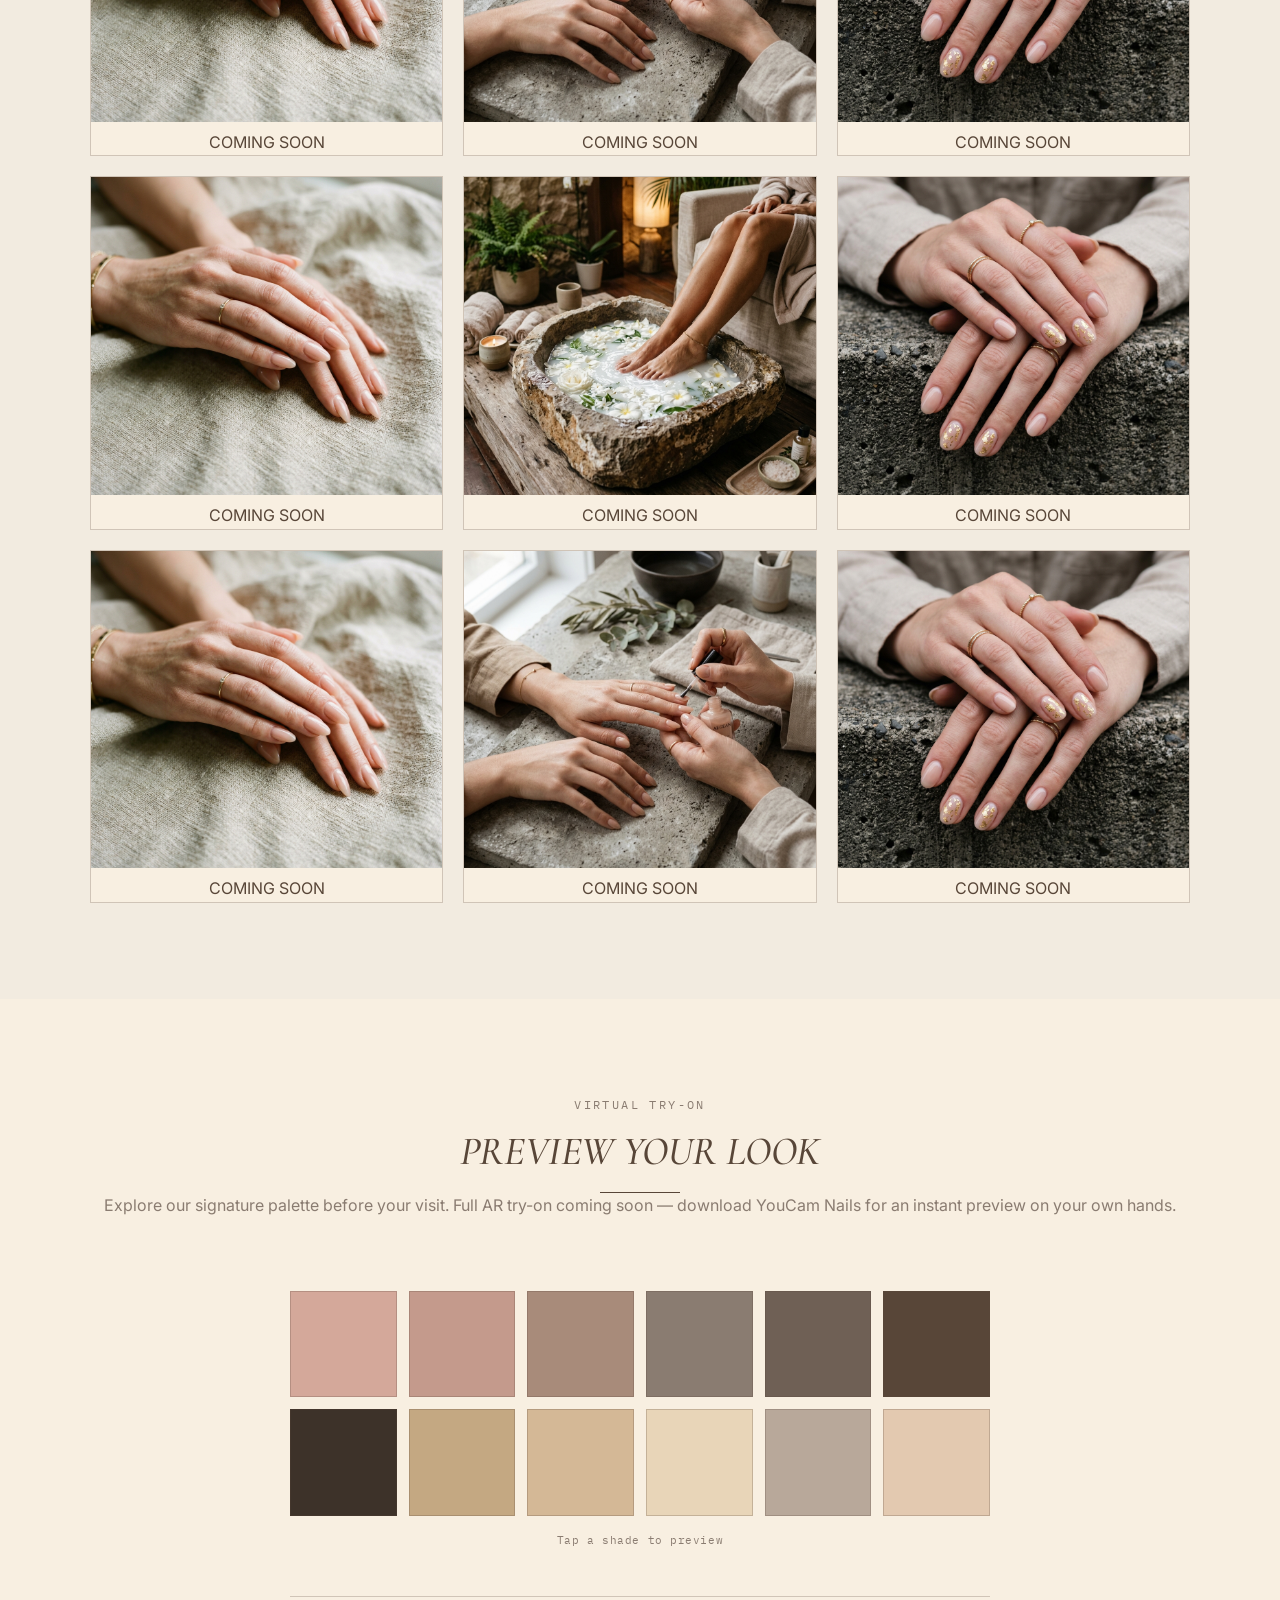
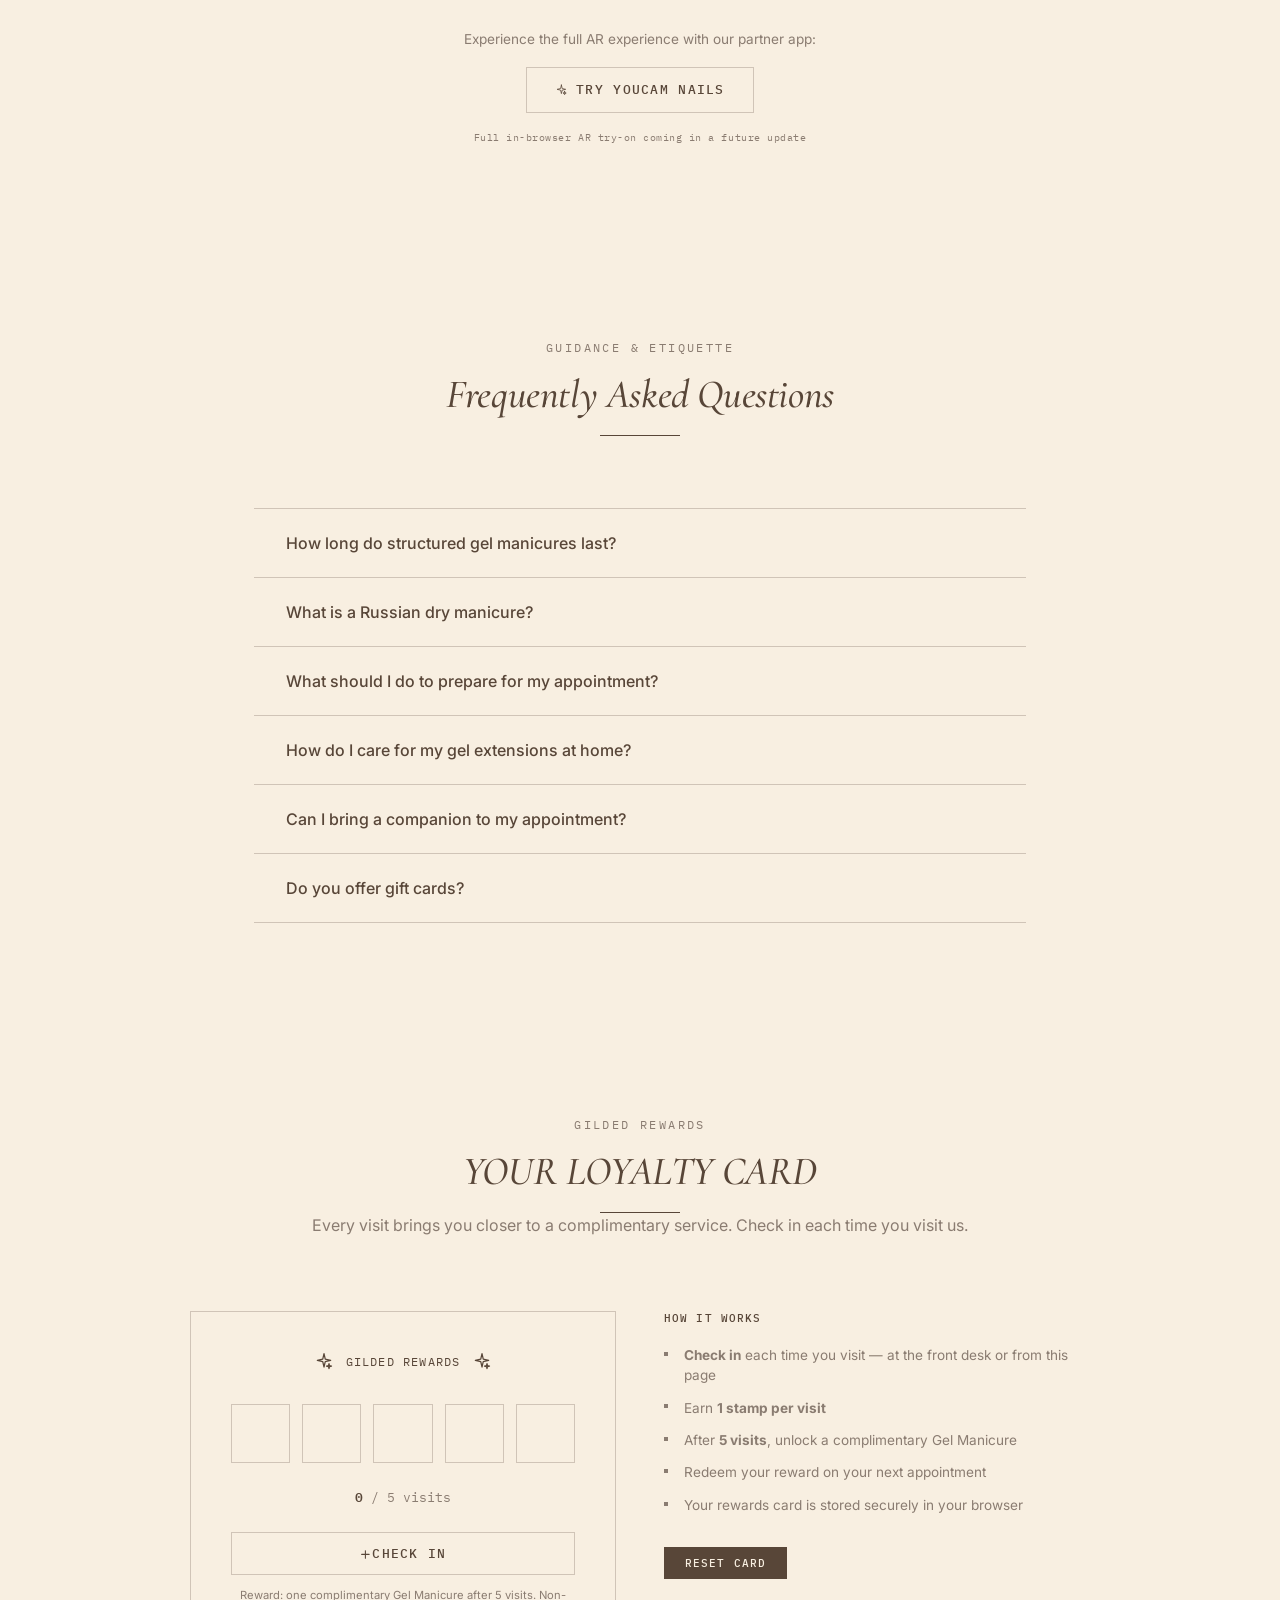
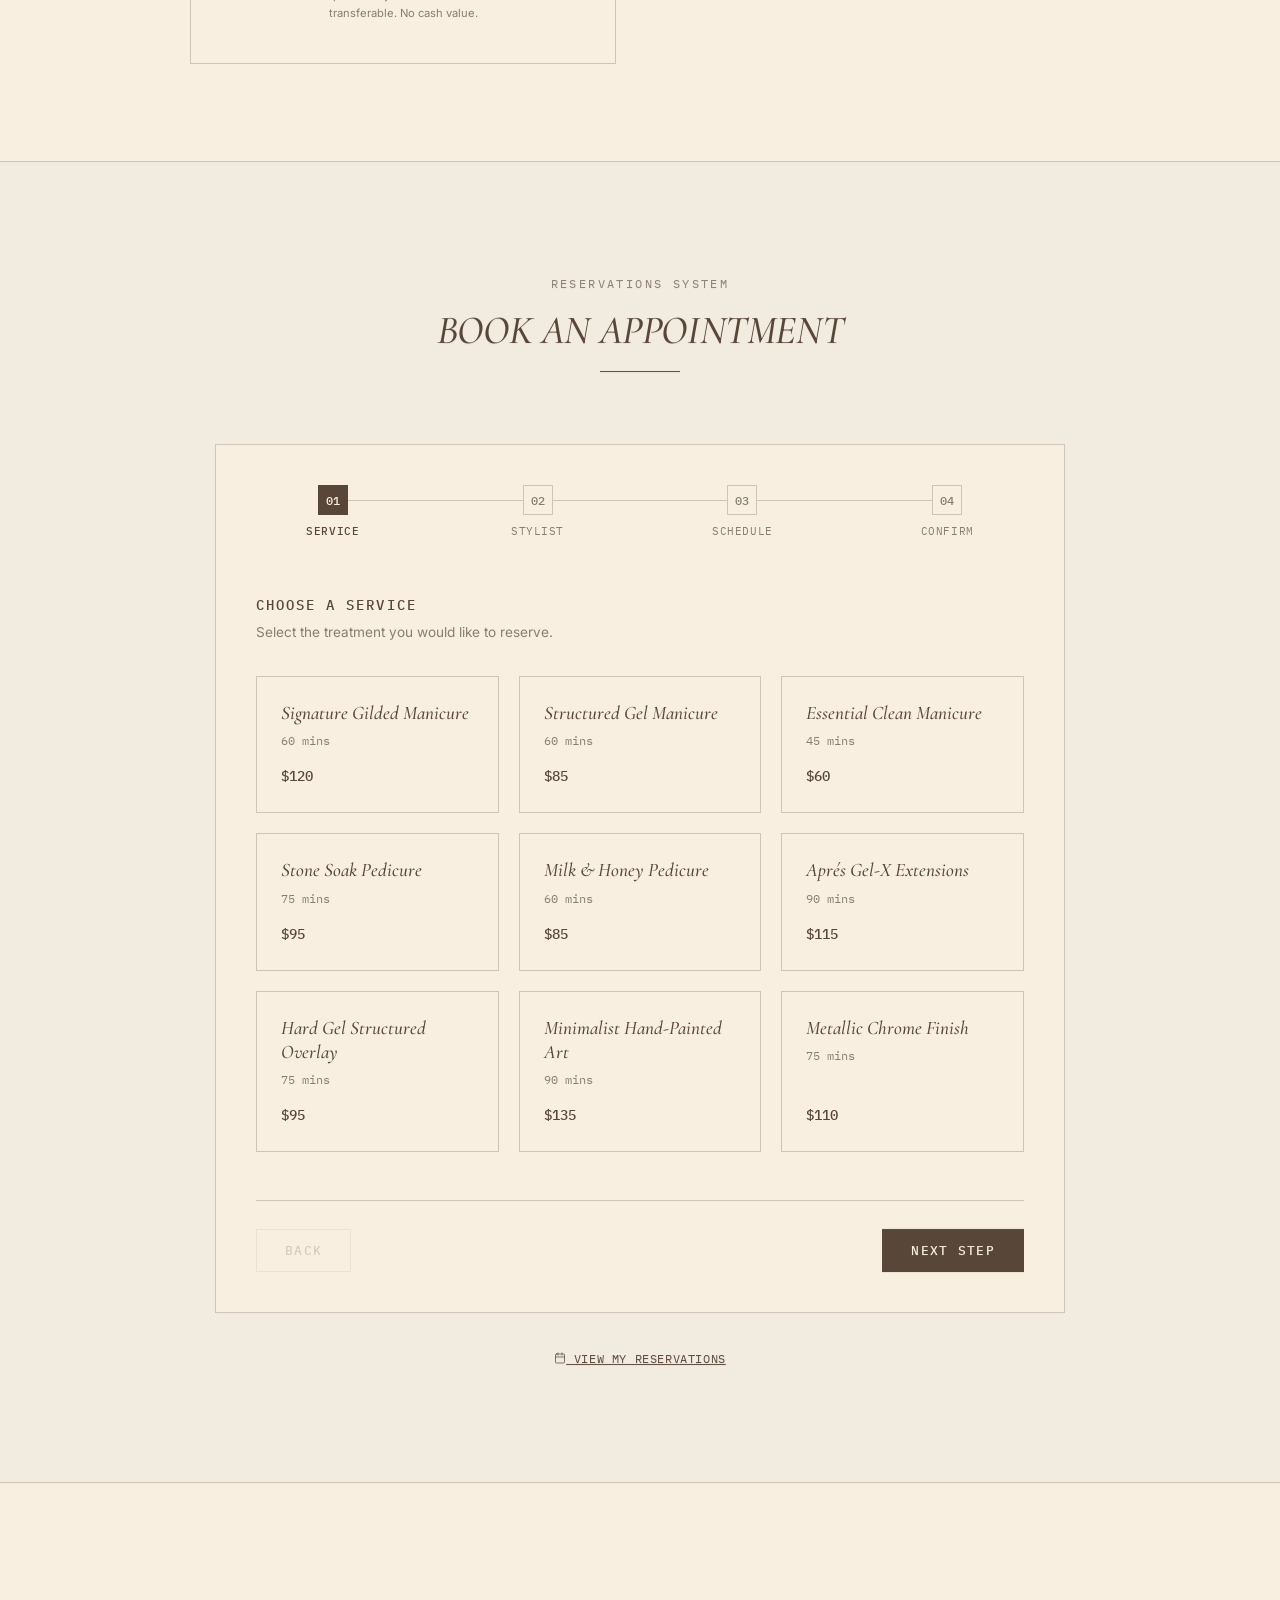
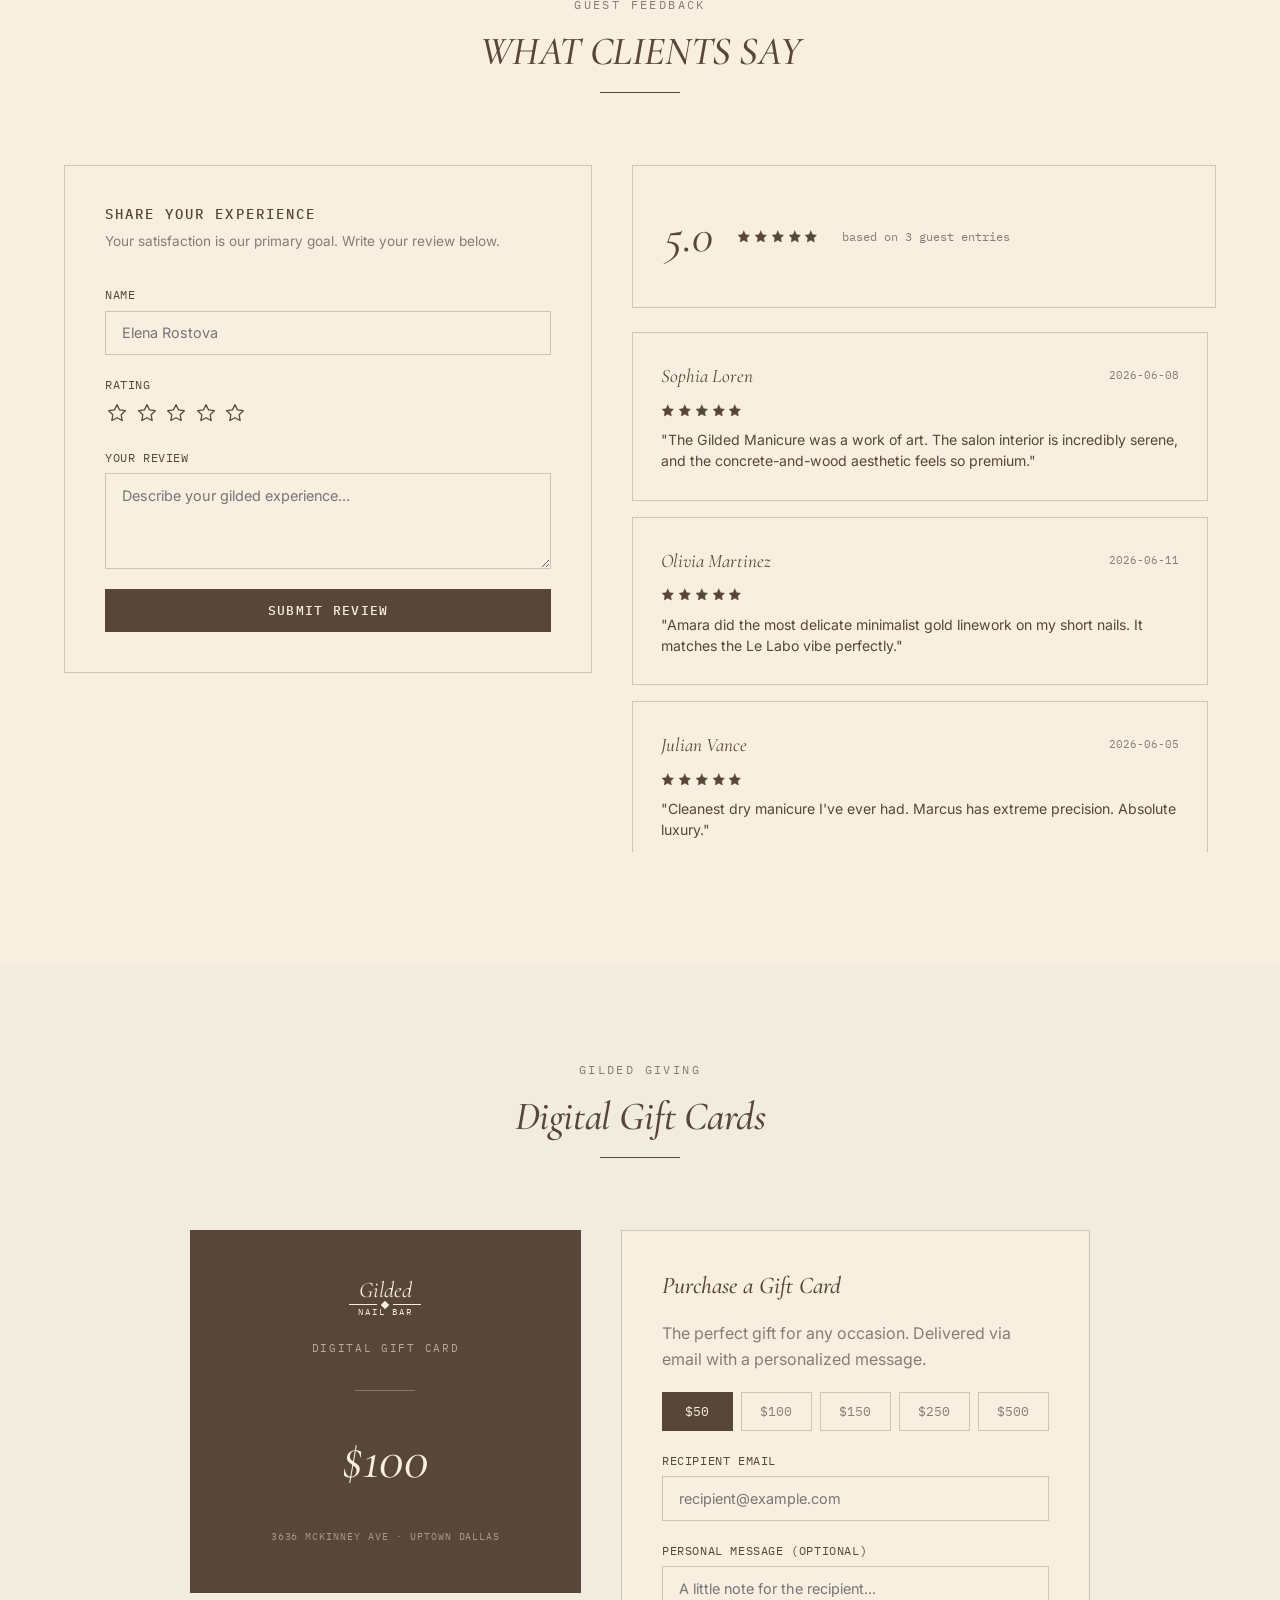
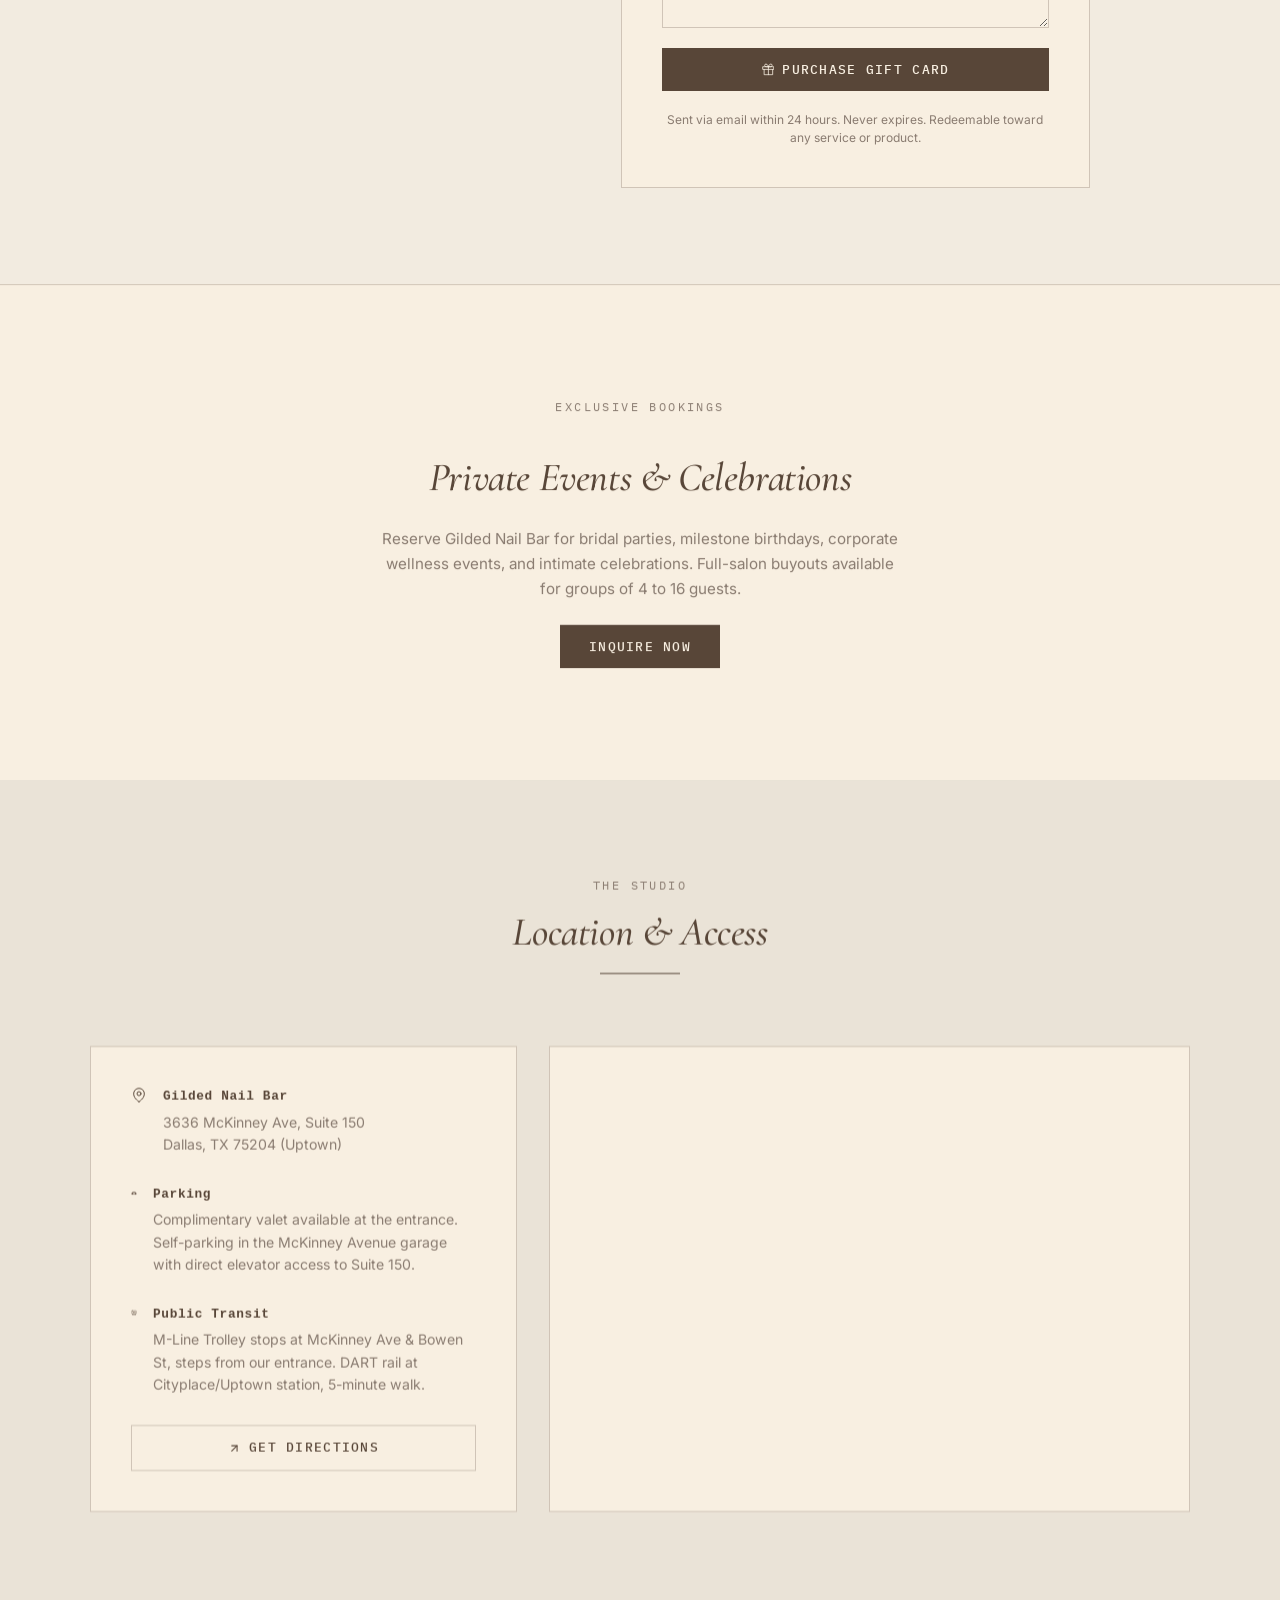
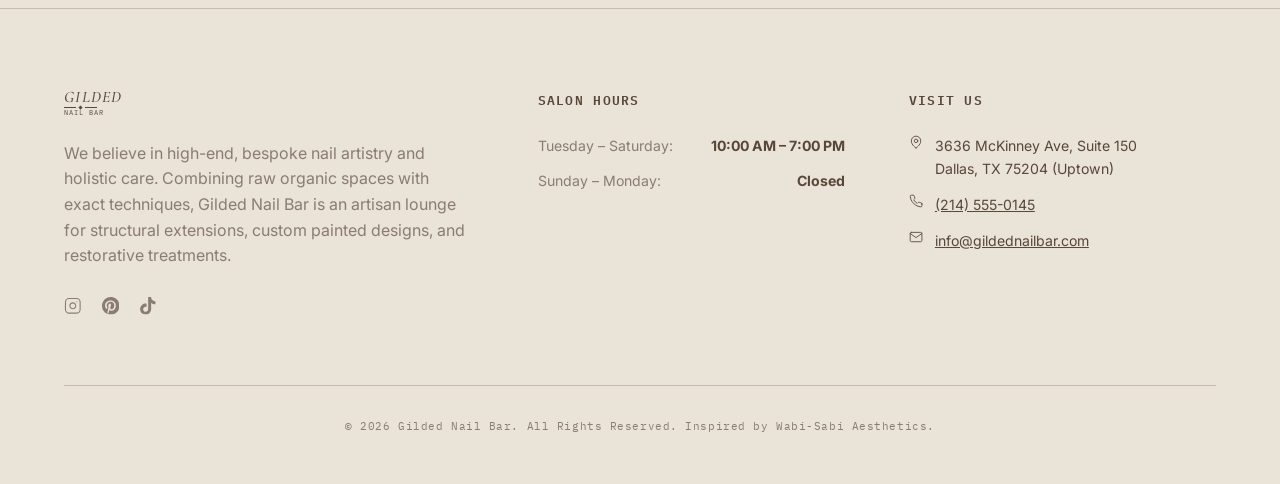
==== commit 78c653c7: "commit" ====
--- a/index.html
+++ b/index.html
@@ -184,15 +184,19 @@
         <div class="splash-bg"></div>
         <div class="splash-content">
             <div class="splash-logo-container">
-                <img src="gilded_logo.png" alt="Gilded Nail Bar Logo" class="splash-logo">
-            </div>
+                <div class="logo-mark logo-mark-splash splash-logo" id="splash-logo-el">
+                    <span class="logo-mark-first">Gilded</span>
+                    <div class="logo-mark-line" aria-hidden="true">
+                        <span class="logo-mark-bar"></span>
+                        <span class="logo-mark-diamond"></span>
+                        <span class="logo-mark-bar"></span>
+                    </div>
+                    <span class="logo-mark-last">Nail Bar</span>
+                </div>
+            </div>
+            <div class="splash-entrance-line" id="splash-entrance-line"></div>
             <div class="splash-box">
-                <h2 class="splash-heading">SELECT YOUR LOCATION</h2>
-                <div class="select-wrapper">
-                    <select id="location-select" aria-label="Select Salon Location">
-                        <option value="dallas">Dallas, TX — Uptown (3636 McKinney Ave)</option>
-                    </select>
-                </div>
+                <p class="splash-location-line" id="splash-location-line">3636 McKinney Ave, Uptown Dallas</p>
                 <button type="button" class="btn-enter" id="enter-site-btn">ENTER SALON</button>
             </div>
         </div>
@@ -206,8 +210,16 @@
                 <svg class="icon icon-close" aria-hidden="true"><use href="#icon-close"/></svg>
             </button>
 
-            <a href="#" class="logo-link" id="logo">
-                <img src="gilded_logo.png" alt="Gilded Nail Bar" class="header-logo-img">
+            <a href="#" class="logo-link" id="logo" aria-label="Gilded Nail Bar">
+                <div class="logo-mark logo-mark-header">
+                    <span class="logo-mark-first">Gilded</span>
+                    <div class="logo-mark-line" aria-hidden="true">
+                        <span class="logo-mark-bar"></span>
+                        <span class="logo-mark-diamond"></span>
+                        <span class="logo-mark-bar"></span>
+                    </div>
+                    <span class="logo-mark-last">Nail Bar</span>
+                </div>
             </a>
             
             <div class="header-right">
@@ -263,9 +275,14 @@
             <div class="category-hero-overlay">
                 <div class="category-hero-content">
                     <span class="cat-number">01 / MANICURES</span>
+                    <div class="cat-accent" aria-hidden="true">
+                        <span class="cat-accent-bar"></span>
+                        <span class="cat-accent-diamond"></span>
+                        <span class="cat-accent-bar"></span>
+                    </div>
                     <h2 class="cat-title">THE MANICURE MENU</h2>
                     <p class="cat-desc">Essential cuticle care, shaping, Russian dry manicures, structured gel overlays, and bespoke color finishes.</p>
-                    <a href="#services" class="cat-btn-explore" data-category="manicures">EXPLORE MENU</a>
+                    <a href="#services" class="cat-btn-explore" data-category="manicures">EXPLORE MENU <span class="cat-btn-arrow" aria-hidden="true">→</span></a>
                 </div>
             </div>
         </section>
@@ -275,9 +292,14 @@
             <div class="category-hero-overlay">
                 <div class="category-hero-content">
                     <span class="cat-number">02 / PEDICURES</span>
+                    <div class="cat-accent" aria-hidden="true">
+                        <span class="cat-accent-bar"></span>
+                        <span class="cat-accent-diamond"></span>
+                        <span class="cat-accent-bar"></span>
+                    </div>
                     <h2 class="cat-title">THE PEDICURE MENU</h2>
                     <p class="cat-desc">Organic milk foot baths, natural scrubs, hydrating clay masks, and paraffin wax treatments in quiet, stone-soak tubs.</p>
-                    <a href="#services" class="cat-btn-explore" data-category="pedicures">EXPLORE MENU</a>
+                    <a href="#services" class="cat-btn-explore" data-category="pedicures">EXPLORE MENU <span class="cat-btn-arrow" aria-hidden="true">→</span></a>
                 </div>
             </div>
         </section>
@@ -287,9 +309,14 @@
             <div class="category-hero-overlay">
                 <div class="category-hero-content">
                     <span class="cat-number">03 / EXTENSIONS</span>
+                    <div class="cat-accent" aria-hidden="true">
+                        <span class="cat-accent-bar"></span>
+                        <span class="cat-accent-diamond"></span>
+                        <span class="cat-accent-bar"></span>
+                    </div>
                     <h2 class="cat-title">BESPOKE EXTENSIONS</h2>
                     <p class="cat-desc">Aprés Gel-X soft-gel extensions and structured hard-gel overlays, sculpted to align with your natural hand geometry.</p>
-                    <a href="#services" class="cat-btn-explore" data-category="extensions">EXPLORE MENU</a>
+                    <a href="#services" class="cat-btn-explore" data-category="extensions">EXPLORE MENU <span class="cat-btn-arrow" aria-hidden="true">→</span></a>
                 </div>
             </div>
         </section>
@@ -299,9 +326,14 @@
             <div class="category-hero-overlay">
                 <div class="category-hero-content">
                     <span class="cat-number">04 / NAIL ART</span>
+                    <div class="cat-accent" aria-hidden="true">
+                        <span class="cat-accent-bar"></span>
+                        <span class="cat-accent-diamond"></span>
+                        <span class="cat-accent-bar"></span>
+                    </div>
                     <h2 class="cat-title">NAIL ART VAULT</h2>
                     <p class="cat-desc">Intricate hand-painted linework, chrome foils, abstract layouts, and signature 24k liquid gold foil leaf settings.</p>
-                    <a href="#services" class="cat-btn-explore" data-category="nailart">EXPLORE MENU</a>
+                    <a href="#services" class="cat-btn-explore" data-category="nailart">EXPLORE MENU <span class="cat-btn-arrow" aria-hidden="true">→</span></a>
                 </div>
             </div>
         </section>
@@ -309,8 +341,8 @@
         <!-- Services Section (Apothecary Catalog Grid) -->
         <section id="services" class="services-section">
             <div class="section-header">
-                <span class="section-subtitle">TREATMENTS CATALOG</span>
-                <h2 class="section-title">THE SERVICE MENU</h2>
+                <span class="section-subtitle">THE APOTHECARY</span>
+                <h2 class="section-title">TREATMENTS & RITUALS</h2>
                 <div class="mono-line-divider"></div>
             </div>
 
@@ -334,7 +366,7 @@
         </section>
 
         <!-- Botanical Showcase Section -->
-        <section id="botanical" class="botanical-section">
+        <section id="botanical" class="botanical-section section--dark">
             <div class="section-header">
                 <span class="section-subtitle">RAW INGREDIENTS</span>
                 <h2 class="section-title">The Botanical Cabinet</h2>
@@ -383,7 +415,7 @@
         <!-- Gallery / Nail Art Vault -->
         <section id="gallery" class="gallery-section">
             <div class="section-header">
-                <span class="section-subtitle">PORTFOLIO</span>
+                <span class="section-subtitle">THE VAULT</span>
                 <h2 class="section-title">The Nail Art Vault</h2>
                 <div class="mono-line-divider"></div>
             </div>
@@ -424,6 +456,9 @@
                     <div class="tryon-palette-swatch" style="background-color: #b8a89a;" data-color="Greige Stone"></div>
                     <div class="tryon-palette-swatch" style="background-color: #e3c9b0;" data-color="Warm Almond"></div>
                 </div>
+                <div class="tryon-preview" id="tryon-preview" style="display:none;">
+                    <div class="tryon-preview-swatch" id="tryon-preview-swatch"></div>
+                </div>
                 <p class="tryon-swatch-label" id="tryon-swatch-label">Tap a shade to preview</p>
                 <div class="tryon-cta">
                     <p>Experience the full AR experience with our partner app:</p>
@@ -439,7 +474,7 @@
         <!-- FAQ Section -->
         <section id="faq" class="faq-section">
             <div class="section-header">
-                <span class="section-subtitle">GUIDANCE</span>
+                <span class="section-subtitle">GUIDANCE & ETIQUETTE</span>
                 <h2 class="section-title">Frequently Asked Questions</h2>
                 <div class="mono-line-divider"></div>
             </div>
@@ -556,25 +591,21 @@
 
             <div class="booking-container border-card">
                 <!-- Progress Header -->
-                <div class="booking-steps-bar" role="progressbar" aria-valuemin="1" aria-valuemax="5" aria-valuenow="1" id="booking-progress-bar">
+                <div class="booking-steps-bar" role="progressbar" aria-valuemin="1" aria-valuemax="4" aria-valuenow="1" id="booking-progress-bar">
                     <div class="step active" data-step="1">
                         <span class="step-num">01</span>
                         <span class="step-label">Service</span>
                     </div>
                     <div class="step" data-step="2">
                         <span class="step-num">02</span>
-                        <span class="step-label">Shop</span>
+                        <span class="step-label">Stylist</span>
                     </div>
                     <div class="step" data-step="3">
                         <span class="step-num">03</span>
-                        <span class="step-label">Stylist</span>
+                        <span class="step-label">Schedule</span>
                     </div>
                     <div class="step" data-step="4">
                         <span class="step-num">04</span>
-                        <span class="step-label">Schedule</span>
-                    </div>
-                    <div class="step" data-step="5">
-                        <span class="step-num">05</span>
                         <span class="step-label">Confirm</span>
                     </div>
                 </div>
@@ -590,17 +621,8 @@
                         </div>
                     </div>
 
-                    <!-- Step 2: Artisanal Shop Add-ons -->
+                    <!-- Step 2: Choose Stylist -->
                     <div class="booking-panel" id="booking-panel-2">
-                        <h3 class="panel-title">ARTISANAL SHOP</h3>
-                        <p class="panel-desc">Add curated aftercare products and retail items to your reservation. All optional.</p>
-                        <div class="addon-selection-grid" id="booking-addons-list">
-                            <!-- Populated dynamically -->
-                        </div>
-                    </div>
-
-                    <!-- Step 3: Choose Stylist -->
-                    <div class="booking-panel" id="booking-panel-3">
                         <h3 class="panel-title">CHOOSE A STYLIST</h3>
                         <p class="panel-desc">Our master artists are dedicated to perfecting your nails.</p>
                         <div class="booking-selection-grid" id="booking-stylists-list">
@@ -608,8 +630,8 @@
                         </div>
                     </div>
 
-                    <!-- Step 4: Date and Time Selector -->
-                    <div class="booking-panel" id="booking-panel-4">
+                    <!-- Step 3: Date and Time Selector -->
+                    <div class="booking-panel" id="booking-panel-3">
                         <h3 class="panel-title">SELECT DATE & TIME</h3>
                         <p class="panel-desc">Select an available appointment slot from the calendar.</p>
                         <div class="datetime-picker-wrapper">
@@ -636,8 +658,8 @@
                         </div>
                     </div>
 
-                    <!-- Step 5: Contact & Confirm Details -->
-                    <div class="booking-panel" id="booking-panel-5">
+                    <!-- Step 4: Contact & Confirm Details -->
+                    <div class="booking-panel" id="booking-panel-4">
                         <h3 class="panel-title">PERSONAL DETAILS</h3>
                         <p class="panel-desc">Complete your reservation information.</p>
                         <form class="booking-form" id="booking-details-form">
@@ -698,7 +720,7 @@
             <!-- Booking Success Receipt Modal (Simulating server output) -->
             <div class="modal-overlay" id="receipt-modal" aria-hidden="true" role="dialog">
                 <div class="receipt-card border-card">
-                    <div class="receipt-success-badge">
+                    <div class="receipt-success-badge" id="receipt-success-badge">
                         <i class="fa-solid fa-check"></i>
                     </div>
                     <h2>RESERVATION CONFIRMED</h2>
@@ -846,10 +868,15 @@
             <div class="gift-cards-container">
                 <div class="gift-card-preview border-card">
                     <div class="gift-card-face">
-                        <div class="gift-card-logo">
-                            <svg class="icon" aria-hidden="true"><use href="#icon-gift"/></svg>
-                        </div>
-                        <h3 class="gift-card-title">Gilded Nail Bar</h3>
+                        <div class="logo-mark logo-mark-gift" style="margin-bottom: 1.5rem;">
+                            <span class="logo-mark-first">Gilded</span>
+                            <div class="logo-mark-line" aria-hidden="true">
+                                <span class="logo-mark-bar"></span>
+                                <span class="logo-mark-diamond"></span>
+                                <span class="logo-mark-bar"></span>
+                            </div>
+                            <span class="logo-mark-last">Nail Bar</span>
+                        </div>
                         <p class="gift-card-sub">Digital Gift Card</p>
                         <div class="gift-card-divider"></div>
                         <p class="gift-card-amount" id="gift-card-amount">$100</p>
@@ -961,7 +988,7 @@
         <!-- Location & Map Section -->
         <section id="location" class="location-section">
             <div class="section-header">
-                <span class="section-subtitle">FIND US</span>
+                <span class="section-subtitle">THE STUDIO</span>
                 <h2 class="section-title">Location & Access</h2>
                 <div class="mono-line-divider"></div>
             </div>
@@ -1014,7 +1041,16 @@
             <!-- Footer columns function as accordions on mobile -->
             <div class="footer-col-accordion">
                 <button class="footer-accordion-btn" aria-expanded="false" aria-controls="footer-about-content">
-                    About Gilded <i class="fa-solid fa-chevron-down accordion-arrow"></i>
+                    <span class="logo-mark logo-mark-footer">
+                        <span class="logo-mark-first">Gilded</span>
+                        <div class="logo-mark-line" aria-hidden="true">
+                            <span class="logo-mark-bar"></span>
+                            <span class="logo-mark-diamond"></span>
+                            <span class="logo-mark-bar"></span>
+                        </div>
+                        <span class="logo-mark-last">Nail Bar</span>
+                    </span>
+                    <i class="fa-solid fa-chevron-down accordion-arrow"></i>
                 </button>
                 <div class="footer-accordion-panel" id="footer-about-content">
                     <div class="panel-inner">
@@ -1070,15 +1106,41 @@
         </a>
     </div>
 
-    <!-- Rebook Nudge Banner -->
+    <!-- Toast Notification Container -->
+    <div class="toast-container" id="toast-container" aria-live="polite"></div>
+
+    <!-- Gift Card Confirmation Modal -->
+    <div class="modal-overlay" id="gift-confirm-modal" aria-hidden="true" role="dialog">
+        <div class="receipt-card border-card gift-confirm-card">
+            <div class="receipt-success-badge">
+                <i class="fa-solid fa-check"></i>
+            </div>
+            <h2>GIFT CARD PURCHASED</h2>
+            <p class="receipt-subtitle">Your digital gift card is on its way.</p>
+            <div class="receipt-divider"></div>
+            <p class="gift-confirm-amount" id="gift-confirm-amount">$100</p>
+            <p class="gift-confirm-detail" id="gift-confirm-recipient">Sent to recipient@example.com</p>
+            <p style="font-family: var(--font-body); font-size: 0.85rem; color: var(--color-muted); line-height: 1.5; margin-bottom: 1.5rem;">
+                Your recipient will receive a beautifully designed digital gift card via email within the next 24 hours.
+            </p>
+            <button class="btn btn-solid w-100" id="gift-confirm-close-btn">DONE</button>
+        </div>
+    </div>
+
+    <!-- Rebook Nudge Floating Card -->
     <div class="rebook-nudge" id="rebook-nudge" style="display:none;">
         <div class="rebook-nudge-content">
-            <svg class="icon" aria-hidden="true"><use href="#icon-sparkle"/></svg>
-            <span id="rebook-nudge-text">Your gel manicure is due for a refresh.</span>
-            <a href="#booking" class="rebook-nudge-link">REBOOK NOW</a>
-            <button class="rebook-nudge-close" id="rebook-nudge-close" aria-label="Dismiss reminder">
-                <svg class="icon" aria-hidden="true"><use href="#icon-close"/></svg>
-            </button>
+            <div class="rebook-nudge-header">
+                <svg class="icon" aria-hidden="true"><use href="#icon-sparkle"/></svg>
+                <span class="rebook-nudge-label">Refresh Reminder</span>
+                <button class="rebook-nudge-close" id="rebook-nudge-close" aria-label="Dismiss reminder">
+                    <svg class="icon" aria-hidden="true"><use href="#icon-close"/></svg>
+                </button>
+            </div>
+            <p class="rebook-nudge-text" id="rebook-nudge-text">Your gel manicure is due for a refresh.</p>
+            <div class="rebook-nudge-actions">
+                <a href="#booking" class="rebook-nudge-link">REBOOK NOW</a>
+            </div>
         </div>
     </div>
 
--- a/styles.css
+++ b/styles.css
@@ -8,7 +8,10 @@
     --bg-secondary: #f2ebe0;   /* Slightly deeper warm beige */
     --bg-concrete: #eae3d7;    /* Raw light concrete/stone tone */
     --color-text: #584638;     /* Dark bronze-brown text from logo */
-    --color-muted: #6f6055;    /* Muted taupe/slate brown for secondary text — 4.9:1 contrast on cream */
+    --color-muted: #8a7c71;    /* Muted taupe — 4.9:1 contrast on cream */
+    --color-gold: #c4a67a;     /* Warm muted gold — the gilded accent */
+    --color-toast-bg: #584638;
+    --color-toast-text: #f8efe1;
     
     --border-color: rgba(88, 70, 56, 0.25);
     --border-color-strong: #584638;
@@ -45,6 +48,20 @@
     line-height: 1.6;
 }
 
+/* Subtle linen grain texture overlay */
+body::after {
+    content: '';
+    position: fixed;
+    inset: 0;
+    pointer-events: none;
+    z-index: 9999;
+    opacity: 0.025;
+    mix-blend-mode: multiply;
+    background-image: url("data:image/svg+xml,%3Csvg xmlns='http://www.w3.org/2000/svg' width='300' height='300'%3E%3Cfilter id='n'%3E%3CfeTurbulence type='fractalNoise' baseFrequency='0.75' numOctaves='4' stitchTiles='stitch'/%3E%3C/filter%3E%3Crect width='300' height='300' filter='url(%23n)' opacity='0.5'/%3E%3C/svg%3E");
+    background-repeat: repeat;
+    background-size: 300px 300px;
+}
+
 /* Typographic Defaults */
 h1, h2, h3, h4, h5 {
     color: var(--color-text);
@@ -257,21 +274,110 @@
 }
 
 .splash-logo-container {
-    height: 100px;
-    overflow: hidden;
-    display: flex;
-    align-items: flex-start;
+    display: flex;
+    align-items: center;
     justify-content: center;
-    margin-bottom: 0;
-}
+    padding: 2rem;
+    position: relative;
+    margin-bottom: 0.5rem;
+}
+
+.splash-logo-container::before {
+    content: '';
+    position: absolute;
+    width: 240px;
+    height: 240px;
+    border-radius: 50%;
+    background: var(--bg-secondary);
+    opacity: 0.4;
+    z-index: 0;
+    pointer-events: none;
+}
+
+/* ========================================
+   Splash Logo — Sequential Reveal
+   ======================================== */
 
 .splash-logo {
-    height: 200px;
-    width: auto;
-    max-width: none;
-    margin-top: -50px;
+    position: relative;
+    z-index: 1;
     display: block;
-    filter: contrast(1.1) brightness(0.92);
+}
+
+/* Children start hidden */
+.splash-logo .logo-mark-first,
+.splash-logo .logo-mark-last,
+.splash-logo .logo-mark-bar,
+.splash-logo .logo-mark-diamond {
+    opacity: 0;
+}
+
+.splash-logo .logo-mark-diamond {
+    transform: rotate(45deg) scale(0);
+    transition: opacity 0.4s ease, transform 0.5s cubic-bezier(0.16, 1, 0.3, 1);
+}
+
+.splash-logo .logo-mark-bar {
+    transition: opacity 0.3s ease, transform 0.6s cubic-bezier(0.16, 1, 0.3, 1);
+    transform: scaleX(0);
+}
+
+.splash-logo .logo-mark-first {
+    transition: opacity 0.7s cubic-bezier(0.16, 1, 0.3, 1),
+                transform 0.7s cubic-bezier(0.16, 1, 0.3, 1);
+    transform: translateY(-12px);
+}
+
+.splash-logo .logo-mark-last {
+    transition: opacity 0.7s cubic-bezier(0.16, 1, 0.3, 1),
+                transform 0.7s cubic-bezier(0.16, 1, 0.3, 1);
+    transform: translateY(12px);
+}
+
+/* Reveal state — triggered by JS */
+.splash-logo.splash-logo--reveal .logo-mark-diamond {
+    opacity: 1;
+    transform: rotate(45deg) scale(1);
+}
+
+.splash-logo.splash-logo--reveal .logo-mark-bar {
+    opacity: 1;
+    transform: scaleX(1);
+}
+
+.splash-logo.splash-logo--reveal .logo-mark-first {
+    opacity: 1;
+    transform: translateY(0);
+}
+
+.splash-logo.splash-logo--reveal .logo-mark-last {
+    opacity: 1;
+    transform: translateY(0);
+}
+
+/* Diamond subtle glow after reveal */
+.splash-logo.splash-logo--reveal .logo-mark-diamond {
+    animation: diamondGlow 2s ease-in-out 0.6s infinite;
+}
+
+@keyframes diamondGlow {
+    0%, 100% { opacity: 1; transform: rotate(45deg) scale(1); }
+    50% { opacity: 0.5; transform: rotate(45deg) scale(0.85); }
+}
+
+/* Gold shimmer sweep across "Gilded" */
+.splash-logo.splash-logo--reveal .logo-mark-first {
+    background: linear-gradient(90deg, var(--color-gold) 0%, var(--color-gold) 40%, #e8d5b8 50%, var(--color-gold) 60%, var(--color-gold) 100%);
+    background-size: 200% 100%;
+    -webkit-background-clip: text;
+    background-clip: text;
+    -webkit-text-fill-color: transparent;
+    animation: shimmerSweep 3s ease-in-out 1.5s infinite;
+}
+
+@keyframes shimmerSweep {
+    0% { background-position: 200% 0; }
+    100% { background-position: -200% 0; }
 }
 
 .splash-box {
@@ -380,24 +486,181 @@
 
 .logo-link {
     display: flex;
+    align-items: center;
+    height: 65px;
+    flex-shrink: 0;
+    text-decoration: none;
+}
+
+.logo-link:hover .logo-mark-first {
+    opacity: 0.7;
+}
+
+/* Header logo hover — diamond rotates, bars extend */
+.logo-mark-header .logo-mark-diamond {
+    transition: transform 0.4s cubic-bezier(0.16, 1, 0.3, 1);
+}
+
+.logo-mark-header .logo-mark-bar {
+    transition: width 0.4s cubic-bezier(0.16, 1, 0.3, 1), opacity 0.3s ease;
+}
+
+.logo-link:hover .logo-mark-header .logo-mark-diamond {
+    transform: rotate(135deg);
+}
+
+.logo-link:hover .logo-mark-header .logo-mark-bar {
+    width: 24px;
+}
+
+/* ========================================
+   Inline Logo Mark — text + monoline + diamond
+   ======================================== */
+
+.logo-mark {
+    display: flex;
+    flex-direction: column;
+    align-items: center;
+    gap: 0;
+    line-height: 1;
+    user-select: none;
+    flex-shrink: 0;
+}
+
+.logo-mark-first {
+    font-family: 'Cormorant Garamond', serif;
+    font-weight: 400;
+    font-style: italic;
+    color: var(--color-text);
+    line-height: 1;
+}
+
+.logo-mark-line {
+    display: flex;
+    align-items: center;
+    justify-content: center;
+    gap: 6px;
+    margin: 0;
+    padding: 0;
+}
+
+.logo-mark-bar {
+    display: block;
+    height: 1px;
+    background-color: var(--color-text);
+}
+
+.logo-mark-diamond {
+    background-color: var(--color-text);
+    transform: rotate(45deg);
+    flex-shrink: 0;
+}
+
+.logo-mark-last {
+    font-family: 'IBM Plex Mono', monospace;
+    font-weight: 400;
+    text-transform: uppercase;
+    color: var(--color-text);
+    line-height: 1;
+}
+
+/* Splash sizes */
+.logo-mark-splash .logo-mark-first {
+    font-size: 2.75rem;
+    color: var(--color-gold);
+}
+
+.logo-mark-splash .logo-mark-bar {
+    width: 50px;
+}
+
+.logo-mark-splash .logo-mark-diamond {
+    width: 8px;
+    height: 8px;
+}
+
+.logo-mark-splash .logo-mark-last {
+    font-size: 0.7rem;
+    letter-spacing: 0.25em;
+}
+
+/* Header sizes */
+.logo-mark-header .logo-mark-first {
+    font-size: 1.1rem;
+}
+
+.logo-mark-header .logo-mark-line {
+    gap: 4px;
+}
+
+.logo-mark-header .logo-mark-bar {
+    width: 16px;
+}
+
+.logo-mark-header .logo-mark-diamond {
+    width: 4px;
+    height: 4px;
+}
+
+.logo-mark-header .logo-mark-last {
+    font-size: 0.48rem;
+    letter-spacing: 0.2em;
+}
+
+/* Footer sizes */
+.logo-mark-footer {
+    gap: 1px;
     align-items: flex-start;
-    height: 65px;
-    overflow: hidden;
-    flex-shrink: 0;
-}
-
-.header-logo-img {
-    height: 130px;
-    max-height: none;
-    width: auto;
-    margin-top: -33px;
-    display: block;
-    filter: none;
-    transition: var(--transition-global);
-}
-
-.logo-link:hover .header-logo-img {
-    filter: brightness(0.9);
+}
+
+.logo-mark-footer .logo-mark-first {
+    font-size: 1rem;
+    font-weight: 500;
+}
+
+.logo-mark-footer .logo-mark-line {
+    gap: 3px;
+}
+
+.logo-mark-footer .logo-mark-bar {
+    width: 12px;
+}
+
+.logo-mark-footer .logo-mark-diamond {
+    width: 3px;
+    height: 3px;
+}
+
+.logo-mark-footer .logo-mark-last {
+    font-size: 0.42rem;
+    letter-spacing: 0.15em;
+}
+
+/* Gift card sizes */
+.logo-mark-gift .logo-mark-line {
+    gap: 5px;
+}
+
+.logo-mark-gift .logo-mark-first {
+    font-size: 1.4rem;
+    color: var(--bg-brand);
+}
+
+.logo-mark-gift .logo-mark-bar {
+    width: 28px;
+    background-color: var(--bg-brand);
+}
+
+.logo-mark-gift .logo-mark-diamond {
+    width: 6px;
+    height: 6px;
+    background-color: var(--bg-brand);
+}
+
+.logo-mark-gift .logo-mark-last {
+    font-size: 0.55rem;
+    letter-spacing: 0.2em;
+    color: var(--bg-brand);
 }
 
 .header-right {
@@ -663,6 +926,28 @@
     margin-bottom: 0.75rem;
 }
 
+.cat-accent {
+    display: flex;
+    align-items: center;
+    gap: 4px;
+    margin-bottom: 1.25rem;
+}
+
+.cat-accent-bar {
+    display: block;
+    height: 1px;
+    width: 24px;
+    background-color: rgba(88, 70, 56, 0.35);
+}
+
+.cat-accent-diamond {
+    width: 5px;
+    height: 5px;
+    background-color: var(--color-gold);
+    transform: rotate(45deg);
+    flex-shrink: 0;
+}
+
 .cat-title {
     font-family: var(--font-heading);
     font-size: 2.8rem;
@@ -682,7 +967,9 @@
 }
 
 .cat-btn-explore {
-    display: inline-block;
+    display: inline-flex;
+    align-items: center;
+    gap: 0.5rem;
     font-family: var(--font-mono);
     font-size: 0.75rem;
     letter-spacing: 0.15em;
@@ -692,11 +979,21 @@
     padding-bottom: 0.3rem;
     color: var(--color-text);
     transition: var(--transition-fast);
+    text-decoration: none;
 }
 
 .cat-btn-explore:hover {
     letter-spacing: 0.2em;
-    border-color: transparent;
+    border-color: var(--color-gold);
+}
+
+.cat-btn-arrow {
+    display: inline-block;
+    transition: transform 0.3s cubic-bezier(0.16, 1, 0.3, 1);
+}
+
+.cat-btn-explore:hover .cat-btn-arrow {
+    transform: translateX(4px);
 }
 
 /* Sections Global Styling */
@@ -1424,6 +1721,318 @@
     height: 0.85rem;
 }
 
+/* ============================================================
+   Toast Notification System
+   ============================================================ */
+.toast-container {
+    position: fixed;
+    top: 6rem;
+    right: 1.5rem;
+    z-index: 50000;
+    display: flex;
+    flex-direction: column;
+    gap: 0.75rem;
+    pointer-events: none;
+}
+
+.toast {
+    background-color: var(--color-toast-bg);
+    color: var(--color-toast-text);
+    padding: 1rem 1.5rem;
+    border: 1px solid var(--color-toast-bg);
+    font-family: var(--font-mono);
+    font-size: 0.78rem;
+    letter-spacing: 0.05em;
+    line-height: 1.5;
+    max-width: 360px;
+    pointer-events: all;
+    opacity: 0;
+    transform: translateX(20px);
+    animation: toastIn 0.4s cubic-bezier(0.16, 1, 0.3, 1) forwards;
+    box-shadow: 0 8px 24px rgba(88, 70, 56, 0.15);
+}
+
+.toast.removing {
+    animation: toastOut 0.35s cubic-bezier(0.4, 0, 1, 1) forwards;
+}
+
+@keyframes toastIn {
+    from { opacity: 0; transform: translateX(20px); }
+    to { opacity: 1; transform: translateX(0); }
+}
+
+@keyframes toastOut {
+    from { opacity: 1; transform: translateX(0); }
+    to { opacity: 0; transform: translateX(20px); }
+}
+
+/* ============================================================
+   Inline Validation Messages
+   ============================================================ */
+.field-validation {
+    font-family: var(--font-mono);
+    font-size: 0.68rem;
+    color: var(--color-text);
+    letter-spacing: 0.05em;
+    opacity: 0;
+    height: 0;
+    overflow: hidden;
+    transition: opacity 0.3s ease, height 0.3s ease, margin 0.3s ease;
+}
+
+.field-validation.visible {
+    opacity: 1;
+    height: 1.2rem;
+    margin-top: 0.3rem;
+}
+
+/* ============================================================
+   Splash Screen — Enhanced Entrance Sequence
+   ============================================================ */
+.splash-entrance-line {
+    width: 0;
+    height: 1px;
+    background-color: var(--border-color-strong);
+    margin: 1.75rem auto 1.75rem;
+    transition: width 1.2s cubic-bezier(0.16, 1, 0.3, 1);
+}
+
+.splash-entrance-line.draw {
+    width: 80px;
+}
+
+
+.splash-location-line {
+    font-family: var(--font-heading);
+    font-size: 1.1rem;
+    font-style: italic;
+    color: var(--color-muted);
+    letter-spacing: 0.02em;
+    opacity: 0;
+    transform: translateY(8px);
+    transition: opacity 0.8s cubic-bezier(0.16, 1, 0.3, 1) 0.6s,
+                transform 0.8s cubic-bezier(0.16, 1, 0.3, 1) 0.6s;
+}
+
+.splash-location-line.visible {
+    opacity: 1;
+    transform: translateY(0);
+}
+
+/* ============================================================
+   Floating Rebook Nudge (replaces banner)
+   ============================================================ */
+.rebook-nudge {
+    position: fixed;
+    bottom: 1.5rem;
+    right: 1.5rem;
+    z-index: 9000;
+    background-color: var(--bg-brand);
+    border: 1px solid var(--border-color);
+    padding: 1.25rem 1.5rem;
+    max-width: 320px;
+    animation: nudgeSlideUp 0.6s cubic-bezier(0.16, 1, 0.3, 1);
+    box-shadow: 0 12px 32px rgba(88, 70, 56, 0.1);
+}
+
+.rebook-nudge-content {
+    display: flex;
+    flex-direction: column;
+    gap: 0.75rem;
+}
+
+.rebook-nudge-header {
+    display: flex;
+    align-items: center;
+    gap: 0.5rem;
+}
+
+.rebook-nudge-header .icon {
+    width: 0.9rem;
+    height: 0.9rem;
+    color: var(--color-text);
+}
+
+.rebook-nudge-label {
+    font-family: var(--font-mono);
+    font-size: 0.6rem;
+    letter-spacing: 0.1em;
+    text-transform: uppercase;
+    color: var(--color-muted);
+}
+
+.rebook-nudge-text {
+    font-family: var(--font-body);
+    font-size: 0.85rem;
+    color: var(--color-text);
+    line-height: 1.5;
+}
+
+.rebook-nudge-actions {
+    display: flex;
+    align-items: center;
+    gap: 1rem;
+    margin-top: 0.25rem;
+}
+
+.rebook-nudge-link {
+    font-family: var(--font-mono);
+    font-size: 0.7rem;
+    letter-spacing: 0.1em;
+    text-transform: uppercase;
+    color: var(--color-text);
+    text-decoration: underline;
+    text-underline-offset: 3px;
+    flex-shrink: 0;
+}
+
+.rebook-nudge-link:hover {
+    opacity: 0.7;
+}
+
+.rebook-nudge-close {
+    background: none;
+    border: none;
+    color: var(--color-muted);
+    cursor: pointer;
+    padding: 0.25rem;
+    margin-left: auto;
+}
+
+.rebook-nudge-close .icon {
+    width: 0.8rem;
+    height: 0.8rem;
+}
+
+@keyframes nudgeSlideUp {
+    from { opacity: 0; transform: translateY(20px); }
+    to { opacity: 1; transform: translateY(0); }
+}
+
+/* ============================================================
+   Waitlist Inline Form
+   ============================================================ */
+.waitlist-inline {
+    display: none;
+    align-items: center;
+    gap: 0.5rem;
+    margin-top: 0.5rem;
+    width: 100%;
+}
+
+.waitlist-inline.open {
+    display: flex;
+}
+
+.waitlist-inline input {
+    flex: 1;
+    padding: 0.5rem 0.75rem;
+    font-family: var(--font-body);
+    font-size: 0.8rem;
+    color: var(--color-text);
+    background: transparent;
+    border: 1px solid var(--border-color);
+}
+
+.waitlist-inline input:focus {
+    outline: none;
+    border-color: var(--color-text);
+}
+
+.waitlist-inline button {
+    background: none;
+    border: 1px solid var(--border-color);
+    padding: 0.5rem 0.75rem;
+    font-family: var(--font-mono);
+    font-size: 0.65rem;
+    letter-spacing: 0.05em;
+    cursor: pointer;
+    color: var(--color-text);
+    white-space: nowrap;
+    transition: var(--transition-fast);
+}
+
+.waitlist-inline button:hover {
+    border-color: var(--color-text);
+    background-color: var(--bg-secondary);
+}
+
+.waitlist-inline button:disabled {
+    opacity: 0.4;
+    cursor: default;
+}
+
+/* ============================================================
+   Gallery — Coming Soon Overlay
+   ============================================================ */
+.gallery-coming-soon {
+    position: absolute;
+    inset: 0;
+    display: flex;
+    flex-direction: column;
+    align-items: center;
+    justify-content: center;
+    gap: 0.5rem;
+    background-color: rgba(248, 239, 225, 0.85);
+    border: 1px solid var(--border-color);
+    transition: var(--transition-global);
+}
+
+.gallery-coming-soon .icon {
+    width: 1.25rem;
+    height: 1.25rem;
+    color: var(--color-muted);
+}
+
+.gallery-coming-soon-label {
+    font-family: var(--font-mono);
+    font-size: 0.65rem;
+    letter-spacing: 0.1em;
+    text-transform: uppercase;
+    color: var(--color-muted);
+}
+
+.gallery-item:hover .gallery-coming-soon {
+    background-color: rgba(248, 239, 225, 0.95);
+    border-color: var(--color-text);
+}
+
+/* ============================================================
+   Receipt Success Badge Pulse
+   ============================================================ */
+.receipt-success-badge.pulse {
+    animation: badgePulse 0.8s cubic-bezier(0.16, 1, 0.3, 1);
+}
+
+@keyframes badgePulse {
+    0% { transform: scale(1); box-shadow: 0 0 0 0 rgba(88, 70, 56, 0.3); }
+    50% { transform: scale(1.15); box-shadow: 0 0 0 12px rgba(88, 70, 56, 0); }
+    100% { transform: scale(1); box-shadow: 0 0 0 0 rgba(88, 70, 56, 0); }
+}
+
+/* ============================================================
+   Gift Card Confirmation Modal
+   ============================================================ */
+.gift-confirm-card {
+    text-align: center;
+}
+
+.gift-confirm-amount {
+    font-family: var(--font-heading);
+    font-size: 3rem;
+    font-style: italic;
+    color: var(--color-text);
+    margin: 1rem 0 0.25rem;
+}
+
+.gift-confirm-detail {
+    font-family: var(--font-mono);
+    font-size: 0.75rem;
+    color: var(--color-muted);
+    letter-spacing: 0.05em;
+    margin-bottom: 1.5rem;
+}
+
 @keyframes slideUp {
     from {
         transform: translateY(100%);
@@ -1975,6 +2584,25 @@
     min-height: 1.5rem;
 }
 
+.tryon-preview {
+    display: flex;
+    justify-content: center;
+    margin-bottom: 1rem;
+    animation: fadeUp 0.3s ease-out;
+}
+
+.tryon-preview-swatch {
+    width: 80px;
+    height: 80px;
+    border: 1px solid var(--border-color);
+    transition: background-color 0.3s ease;
+}
+
+@keyframes fadeUp {
+    from { opacity: 0; transform: translateY(8px); }
+    to { opacity: 1; transform: translateY(0); }
+}
+
 .tryon-cta {
     display: flex;
     flex-direction: column;
@@ -2060,16 +2688,19 @@
 }
 
 .faq-answer {
-    display: none;
-    padding: 0 2rem 1.5rem;
+    max-height: 0;
+    overflow: hidden;
+    transition: max-height 0.4s cubic-bezier(0.16, 1, 0.3, 1),
+                padding 0.4s cubic-bezier(0.16, 1, 0.3, 1);
+    padding: 0 2rem;
     font-size: 0.9rem;
     line-height: 1.7;
     color: var(--color-muted);
 }
 
 .faq-question[aria-expanded="true"] + .faq-answer {
-    display: block;
-    animation: slideDown 0.3s ease-out forwards;
+    max-height: 400px;
+    padding: 0 2rem 1.5rem;
 }
 
 /* ============================================================
@@ -2283,7 +2914,16 @@
     display: flex;
     flex-direction: column;
     gap: 0.5rem;
-    transition: var(--transition-global);
+    transition: opacity 0.8s cubic-bezier(0.16, 1, 0.3, 1),
+                transform 0.8s cubic-bezier(0.16, 1, 0.3, 1),
+                background-color var(--transition-global);
+    opacity: 0;
+    transform: translateY(20px);
+}
+
+.botanical-section.in-view .botanical-card {
+    opacity: 1;
+    transform: translateY(0);
 }
 
 .botanical-card:nth-child(3n) {
@@ -2299,6 +2939,60 @@
 .botanical-card:hover {
     background-color: var(--bg-secondary);
 }
+
+/* Dark section variant — bronze background, cream text */
+.section--dark {
+    background-color: var(--color-text);
+    border-color: rgba(248, 239, 225, 0.15);
+    color: var(--bg-brand);
+}
+
+.section--dark .section-subtitle,
+.section--dark .section-title,
+.section--dark .botanical-name,
+.section--dark .botanical-numeral,
+.section--dark .botanical-desc,
+.section--dark .botanical-label,
+.section--dark .mono-line-divider {
+    color: var(--bg-brand);
+    border-color: rgba(248, 239, 225, 0.3);
+}
+
+.section--dark .botanical-numeral {
+    color: rgba(248, 239, 225, 0.15);
+}
+
+.section--dark .botanical-label {
+    color: rgba(248, 239, 225, 0.55);
+}
+
+.section--dark .botanical-desc {
+    color: rgba(248, 239, 225, 0.7);
+}
+
+.section--dark .botanical-grid {
+    border-color: rgba(248, 239, 225, 0.15);
+}
+
+.section--dark .botanical-card {
+    border-right-color: rgba(248, 239, 225, 0.1);
+    border-bottom-color: rgba(248, 239, 225, 0.1);
+}
+
+.section--dark .botanical-card:hover {
+    background-color: rgba(248, 239, 225, 0.06);
+}
+
+.section--dark .botanical-name {
+    color: var(--color-gold);
+}
+
+.scroll-reveal .botanical-card:nth-child(1) { transition-delay: 0s; }
+.scroll-reveal .botanical-card:nth-child(2) { transition-delay: 0.08s; }
+.scroll-reveal .botanical-card:nth-child(3) { transition-delay: 0.16s; }
+.scroll-reveal .botanical-card:nth-child(4) { transition-delay: 0.24s; }
+.scroll-reveal .botanical-card:nth-child(5) { transition-delay: 0.32s; }
+.scroll-reveal .botanical-card:nth-child(6) { transition-delay: 0.4s; }
 
 .botanical-numeral {
     font-family: var(--font-heading);
@@ -2468,6 +3162,16 @@
 .loyalty-stamp.filled {
     border-color: var(--color-text);
     background-color: var(--color-text);
+}
+
+.loyalty-stamp.pop {
+    animation: stampPop 0.45s cubic-bezier(0.16, 1, 0.3, 1);
+}
+
+@keyframes stampPop {
+    0% { transform: scale(1); }
+    40% { transform: scale(1.2); }
+    100% { transform: scale(1); }
 }
 
 .loyalty-stamp .icon {
@@ -2588,24 +3292,6 @@
     text-align: center;
 }
 
-.gift-card-logo {
-    margin-bottom: 1.5rem;
-    color: var(--bg-brand);
-}
-
-.gift-card-logo .icon {
-    width: 2rem;
-    height: 2rem;
-}
-
-.gift-card-title {
-    font-family: var(--font-heading);
-    font-size: 1.5rem;
-    font-style: italic;
-    color: var(--bg-brand);
-    margin-bottom: 0.25rem;
-}
-
 .gift-card-sub {
     font-family: var(--font-mono);
     font-size: 0.7rem;
@@ -2923,9 +3609,16 @@
         height: 52px;
     }
 
-    .header-logo-img {
-        height: 104px;
-        margin-top: -26px;
+    .logo-mark-header .logo-mark-first {
+        font-size: 0.95rem;
+    }
+
+    .logo-mark-header .logo-mark-last {
+        font-size: 0.42rem;
+    }
+
+    .logo-mark-header .logo-mark-bar {
+        width: 12px;
     }
 
     /* Tighter section padding */
@@ -3124,9 +3817,21 @@
         height: 44px;
     }
 
-    .header-logo-img {
-        height: 88px;
-        margin-top: -22px;
+    .logo-mark-header .logo-mark-first {
+        font-size: 0.85rem;
+    }
+
+    .logo-mark-header .logo-mark-last {
+        font-size: 0.38rem;
+    }
+
+    .logo-mark-header .logo-mark-bar {
+        width: 10px;
+    }
+
+    .logo-mark-header .logo-mark-diamond {
+        width: 3px;
+        height: 3px;
     }
 
     /* Mega menu 480px */
@@ -3353,8 +4058,30 @@
         max-width: calc(100% - 1.5rem);
     }
 
-    .splash-logo {
-        max-width: 200px;
+    .splash-logo-container {
+        padding: 1rem;
+    }
+
+    .splash-logo-container::before {
+        width: 180px;
+        height: 180px;
+    }
+
+    .logo-mark-splash .logo-mark-first {
+        font-size: 2rem;
+    }
+
+    .logo-mark-splash .logo-mark-bar {
+        width: 36px;
+    }
+
+    .logo-mark-splash .logo-mark-diamond {
+        width: 6px;
+        height: 6px;
+    }
+
+    .logo-mark-splash .logo-mark-last {
+        font-size: 0.55rem;
     }
 
     .splash-heading {
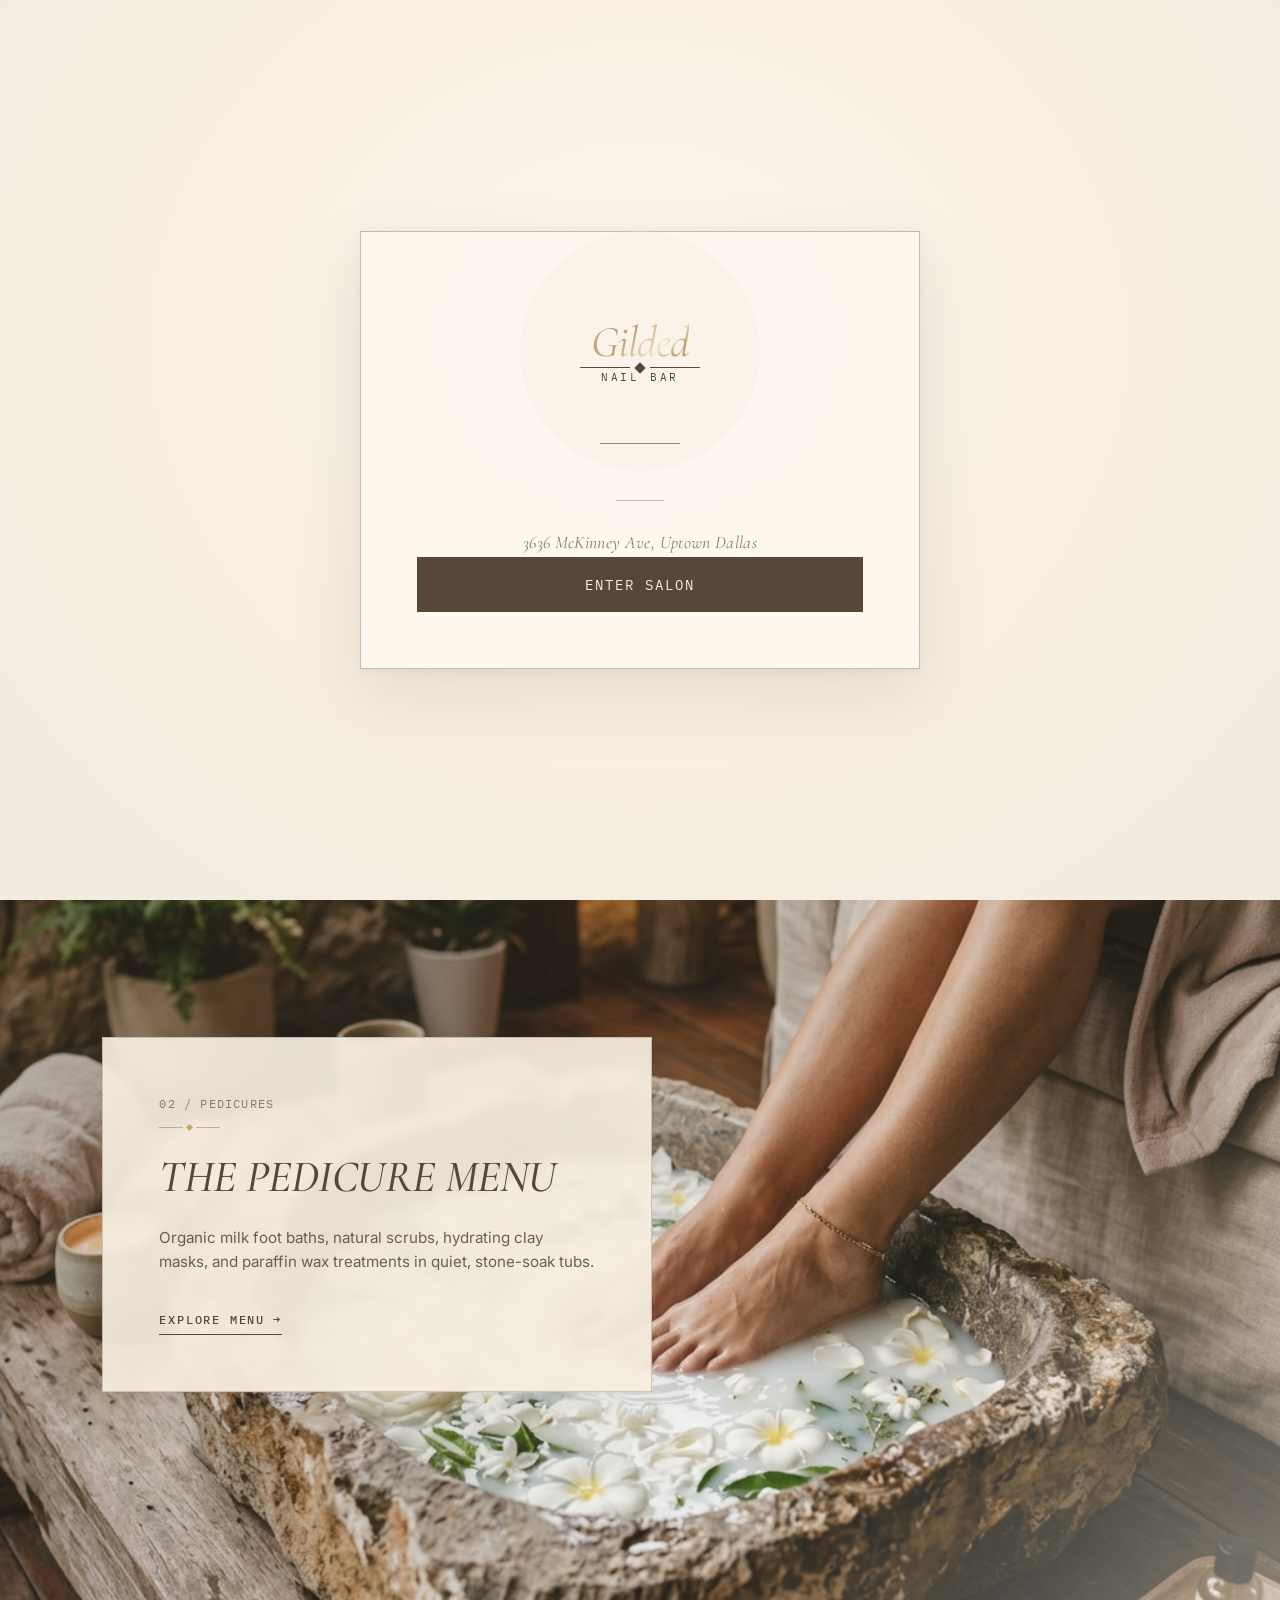
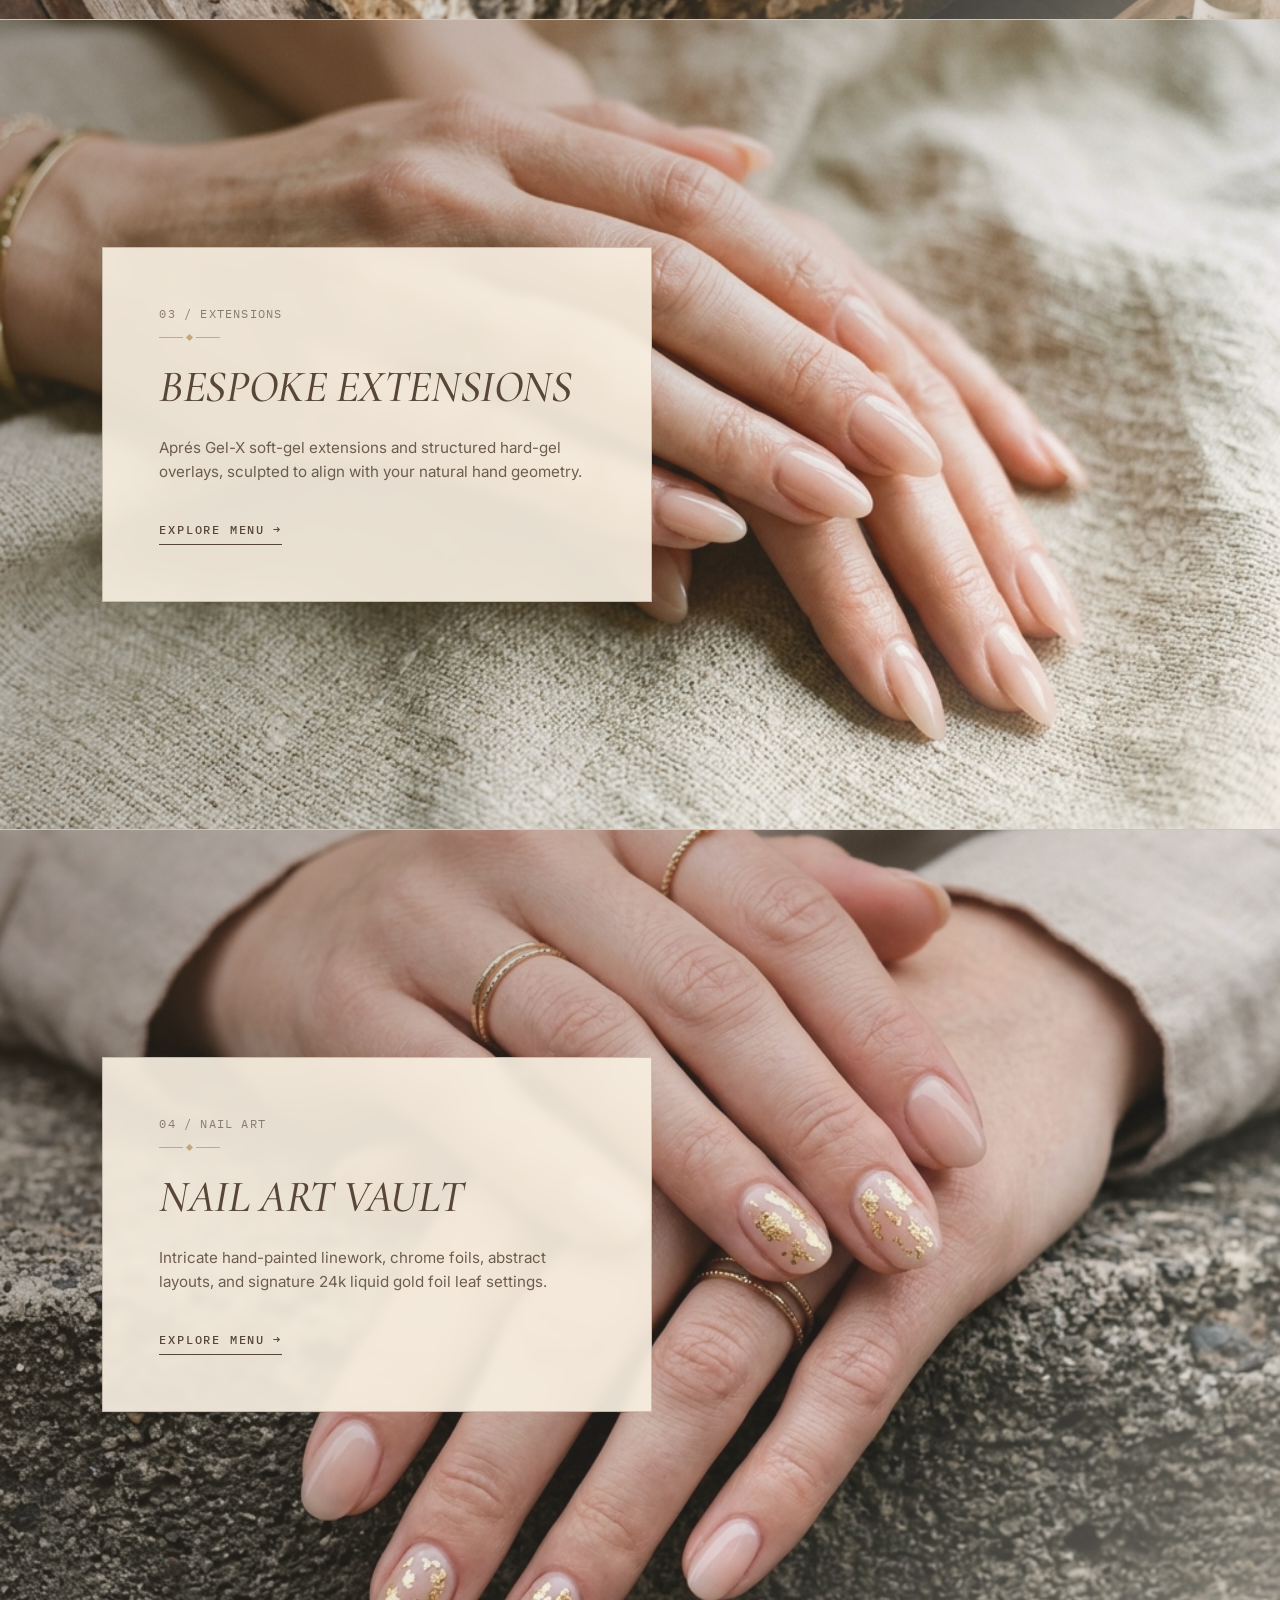
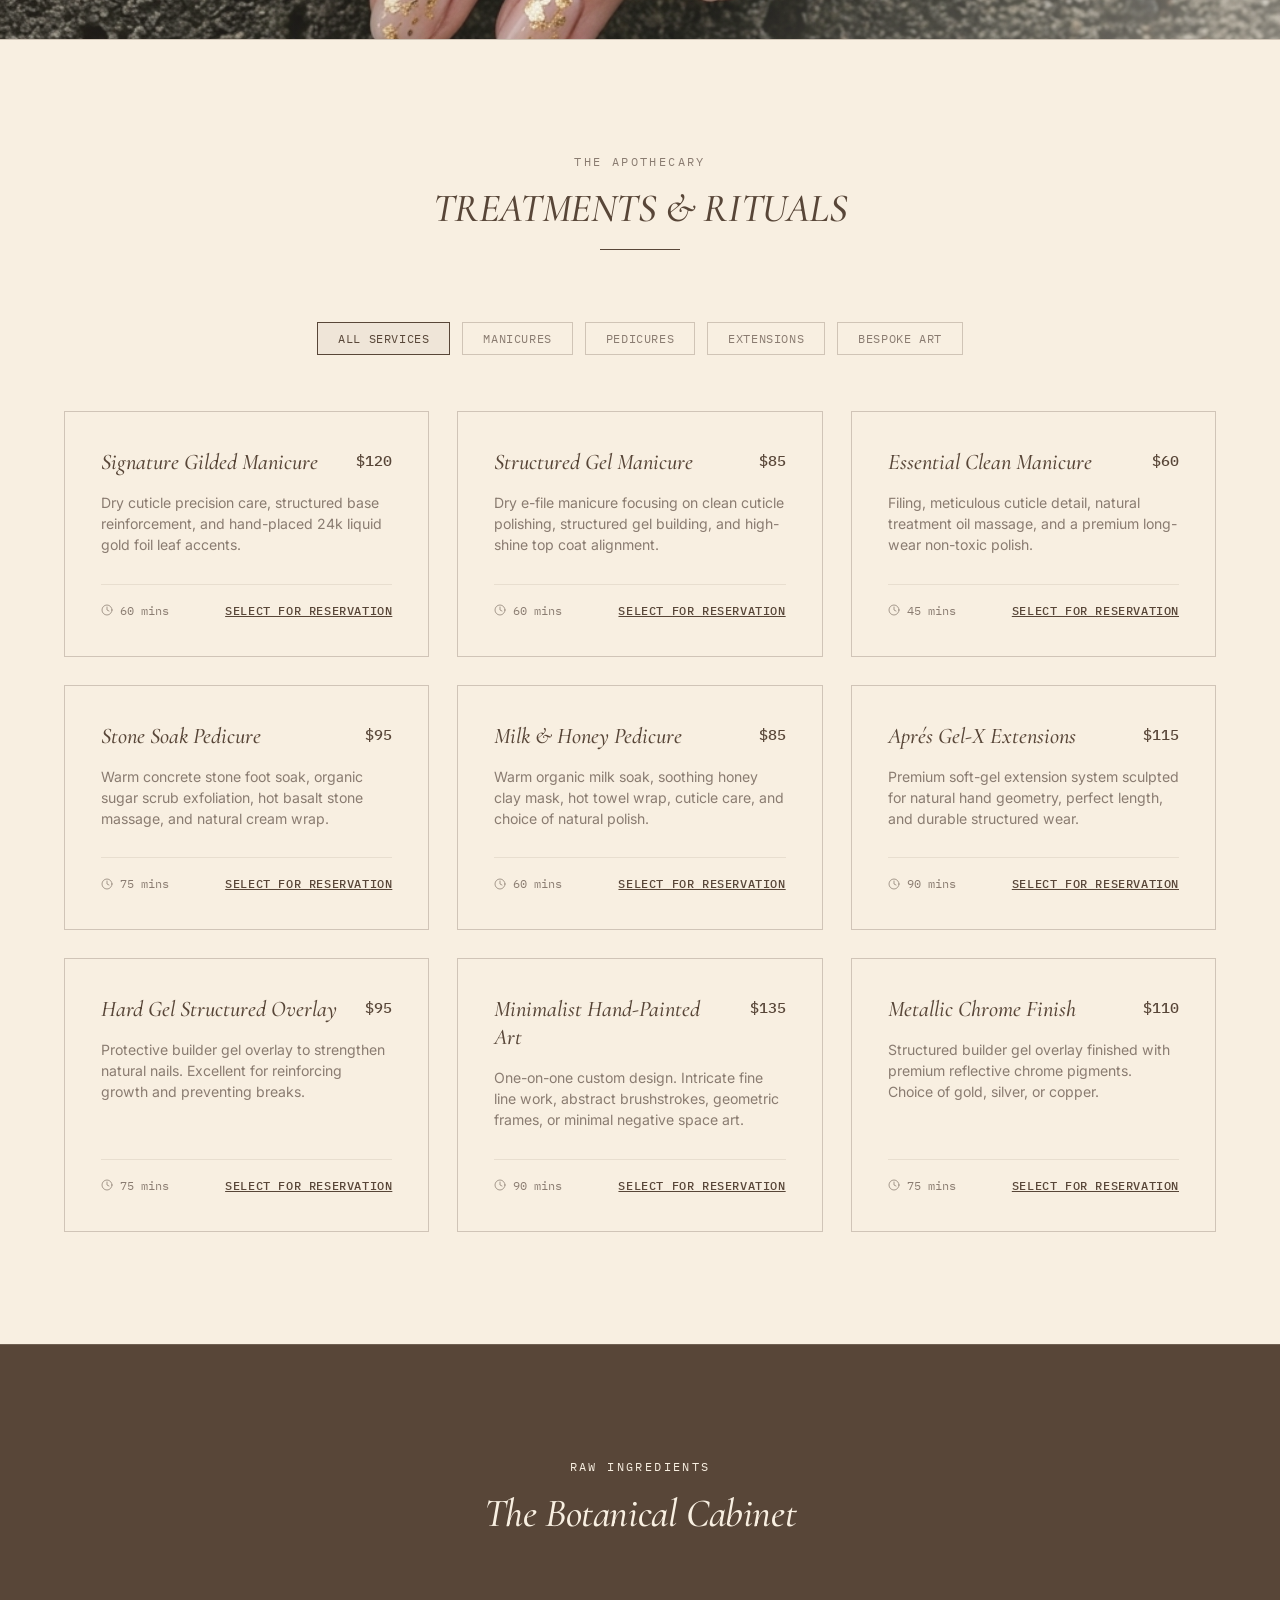
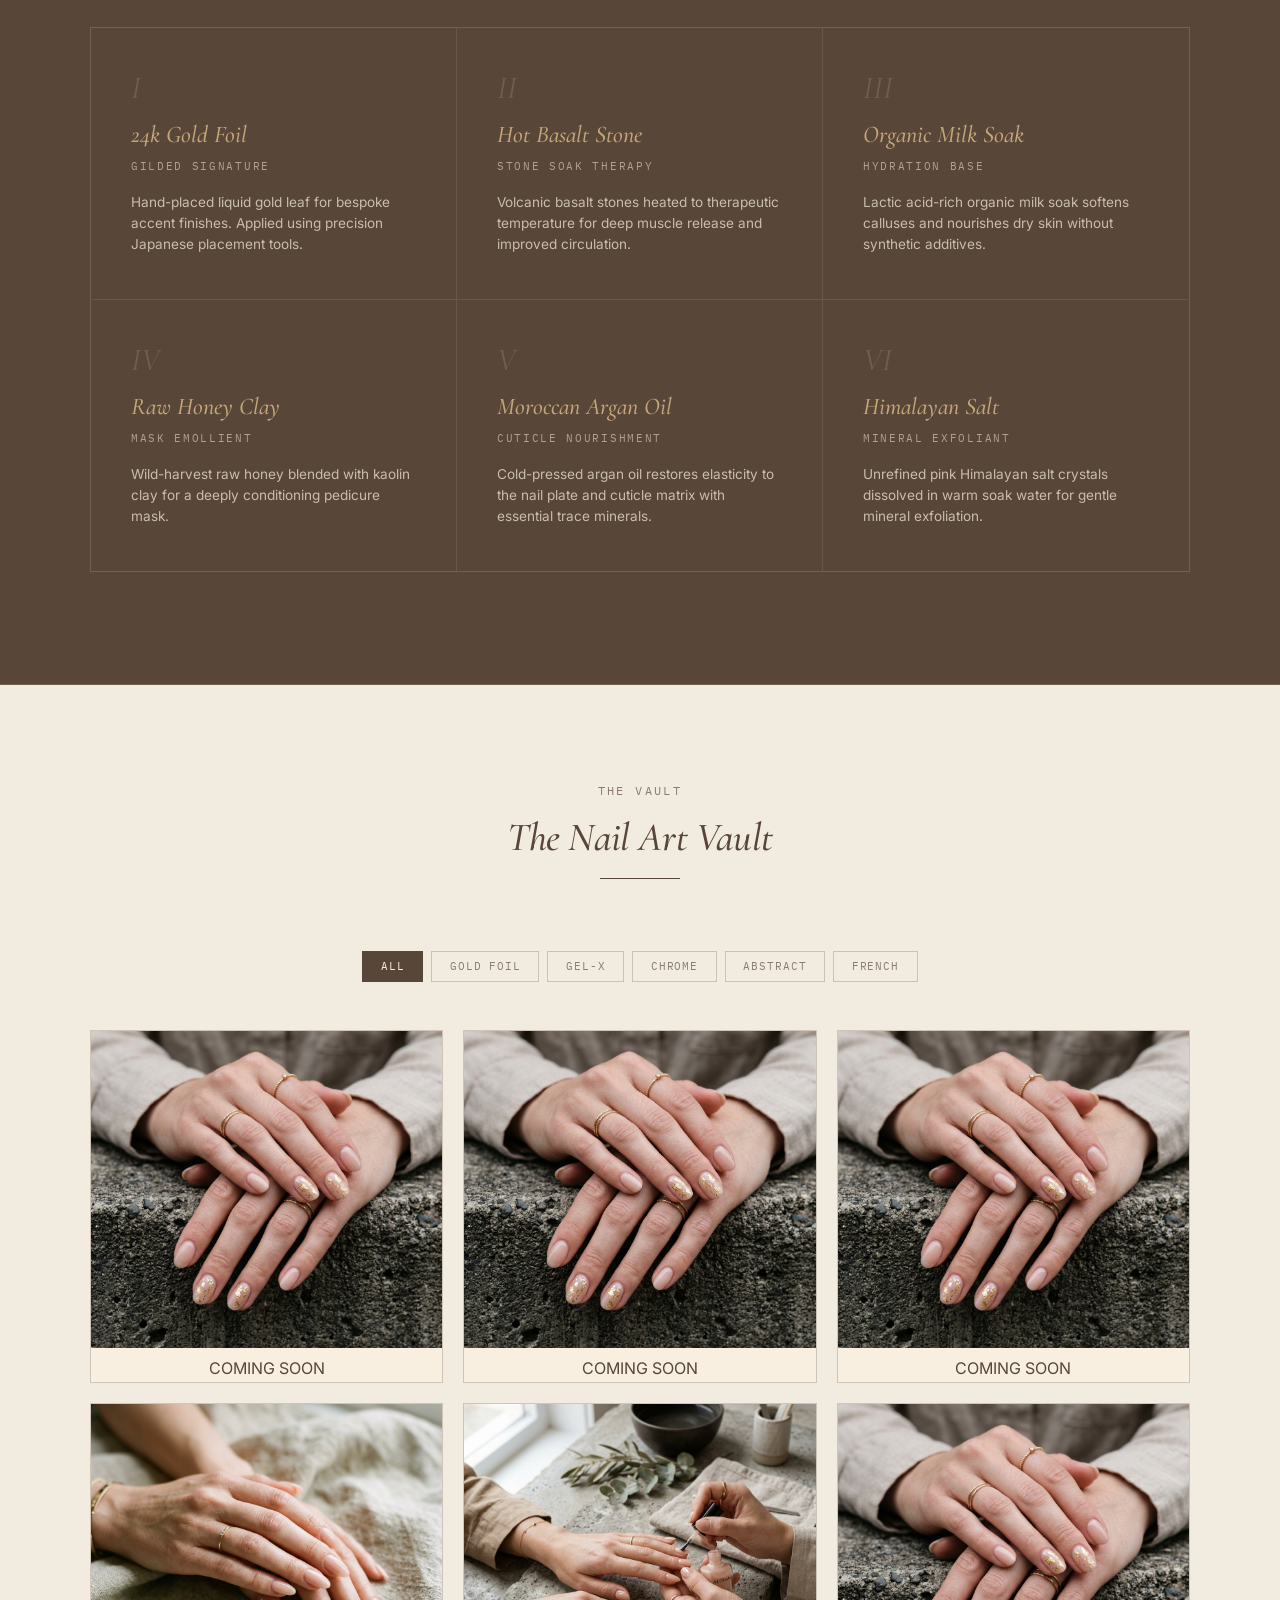
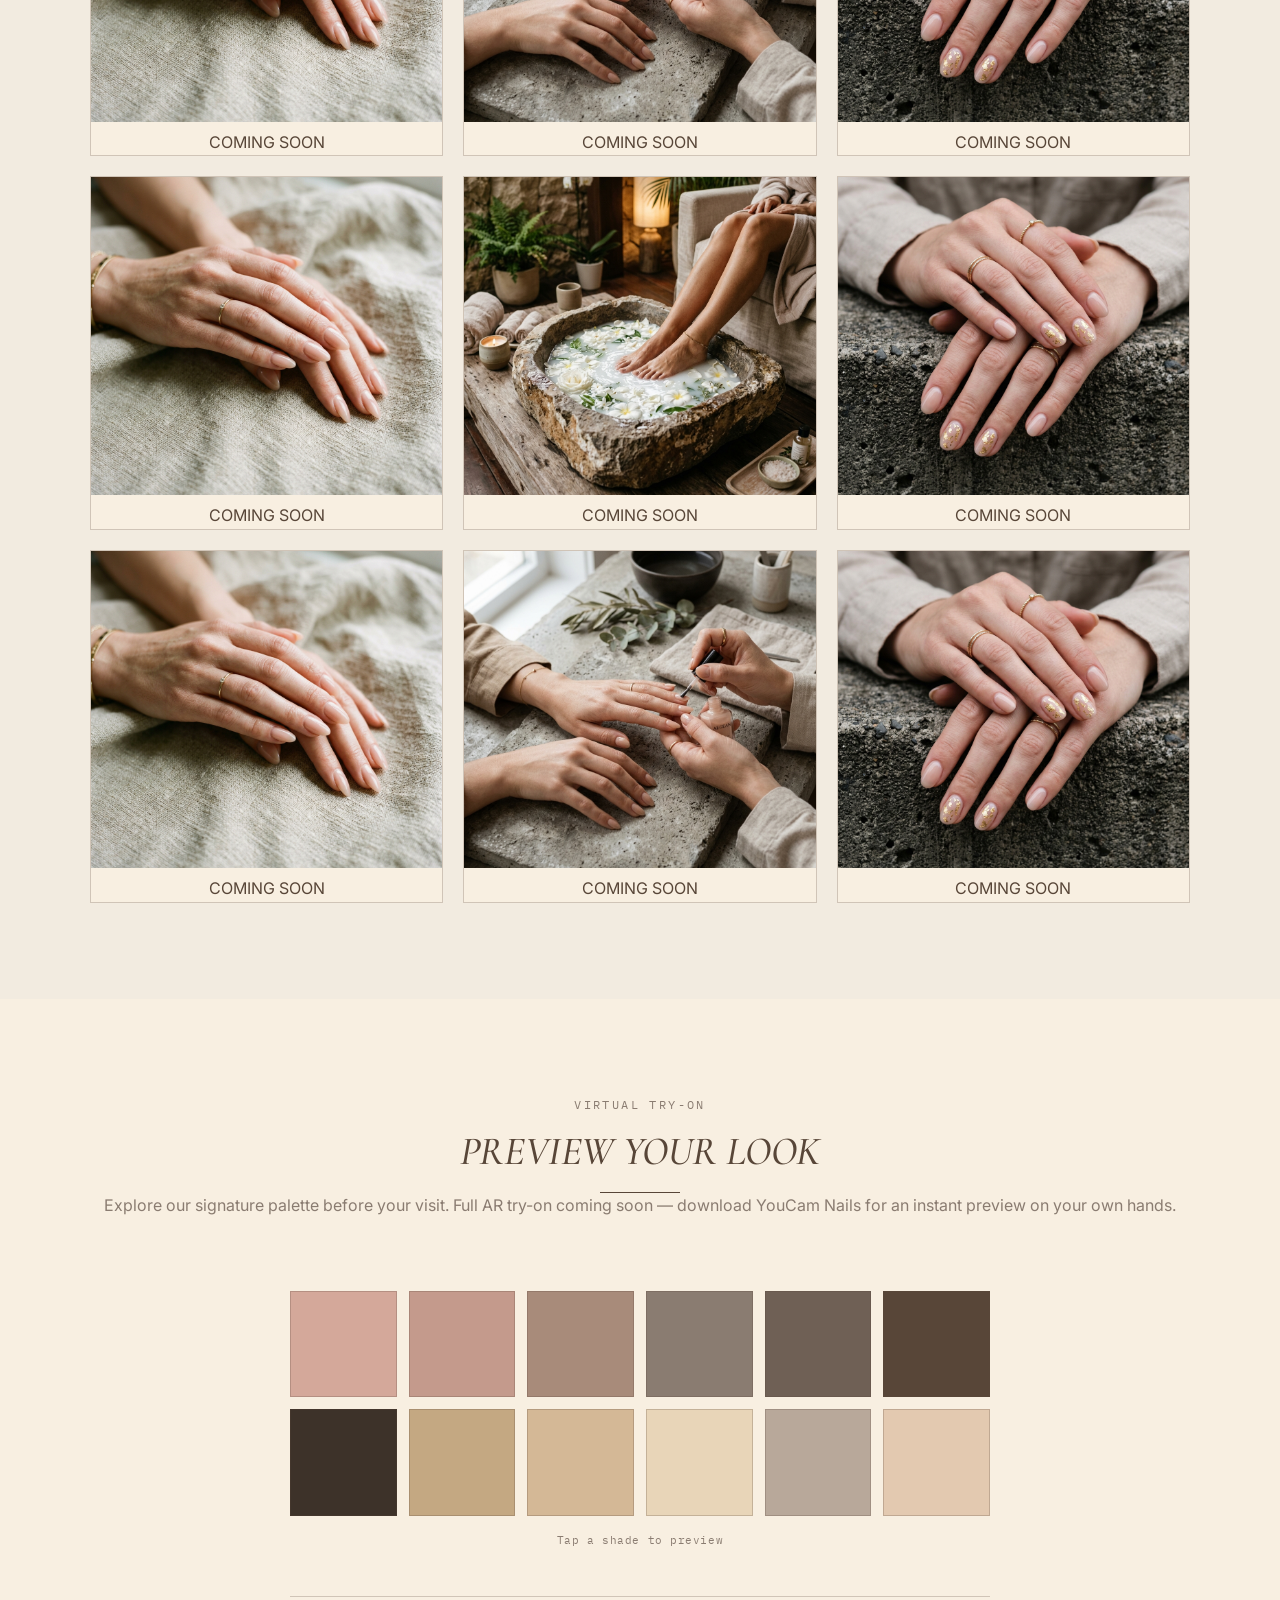
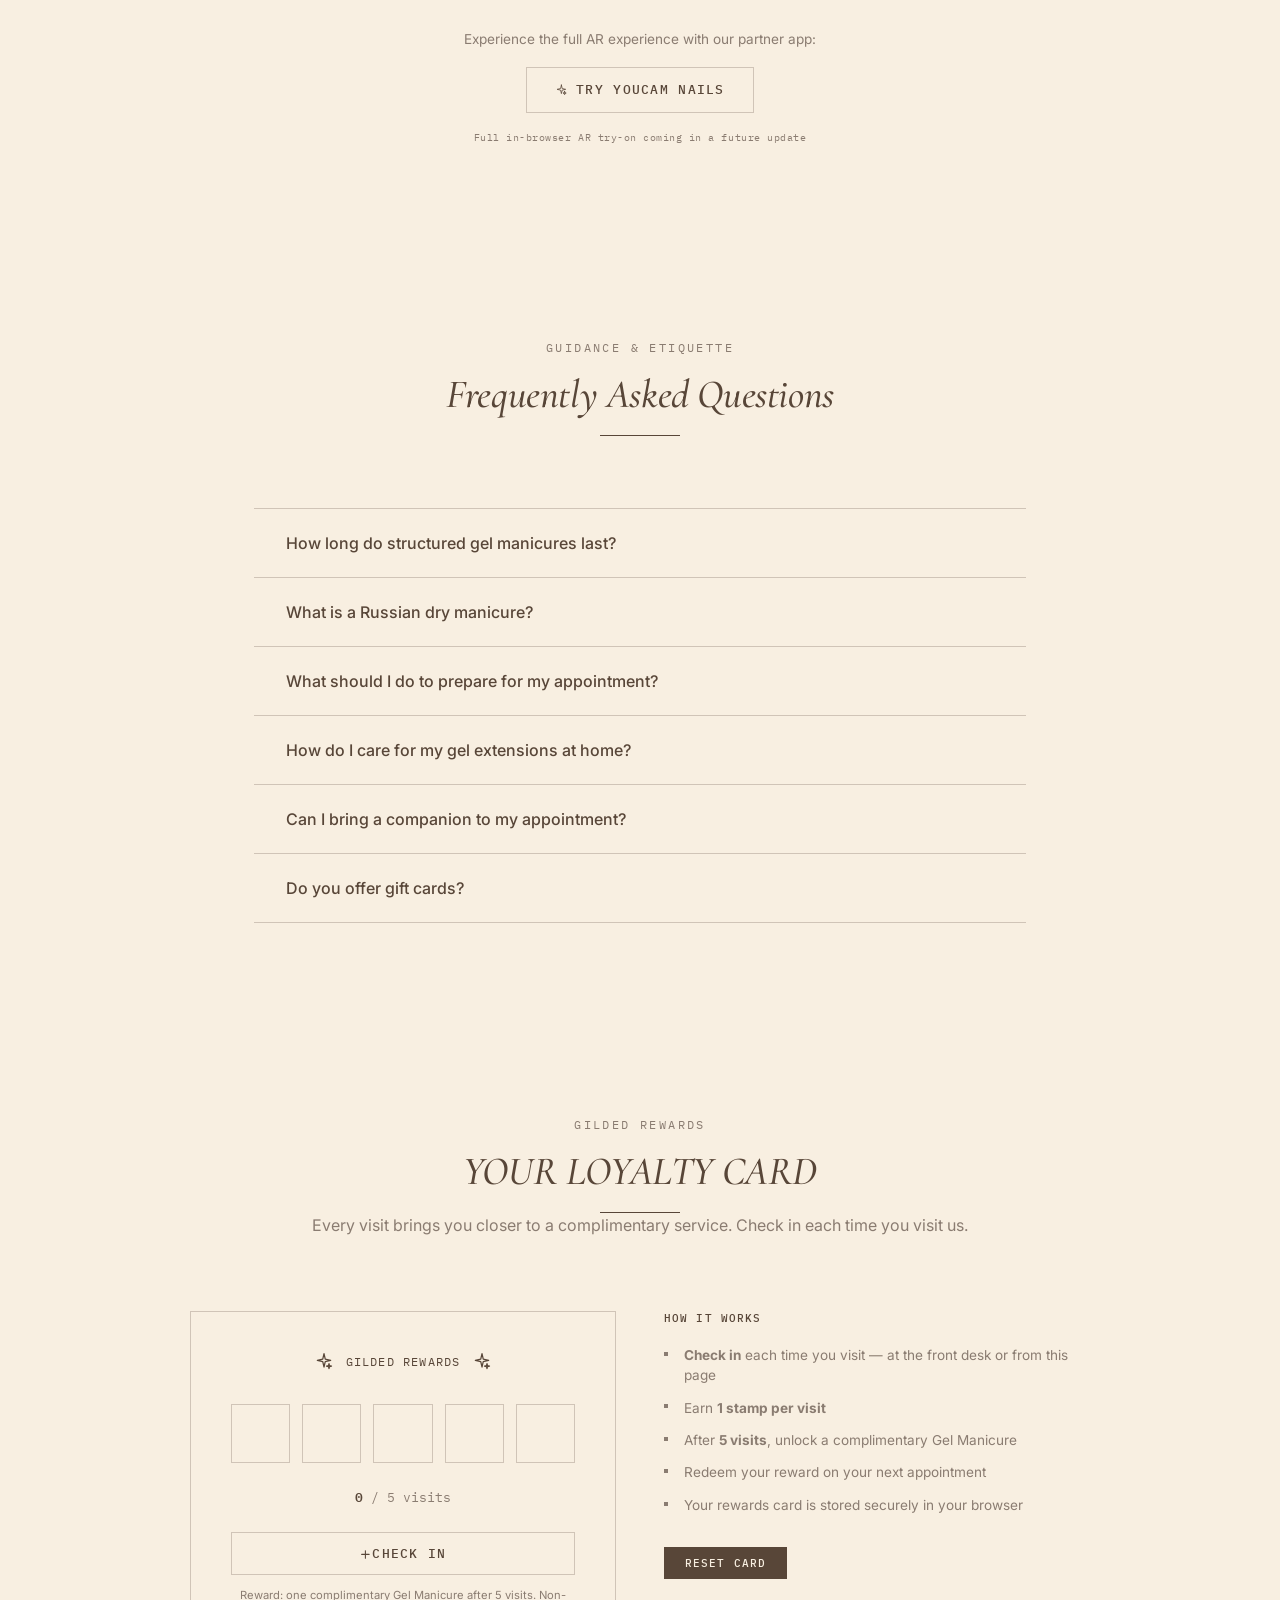
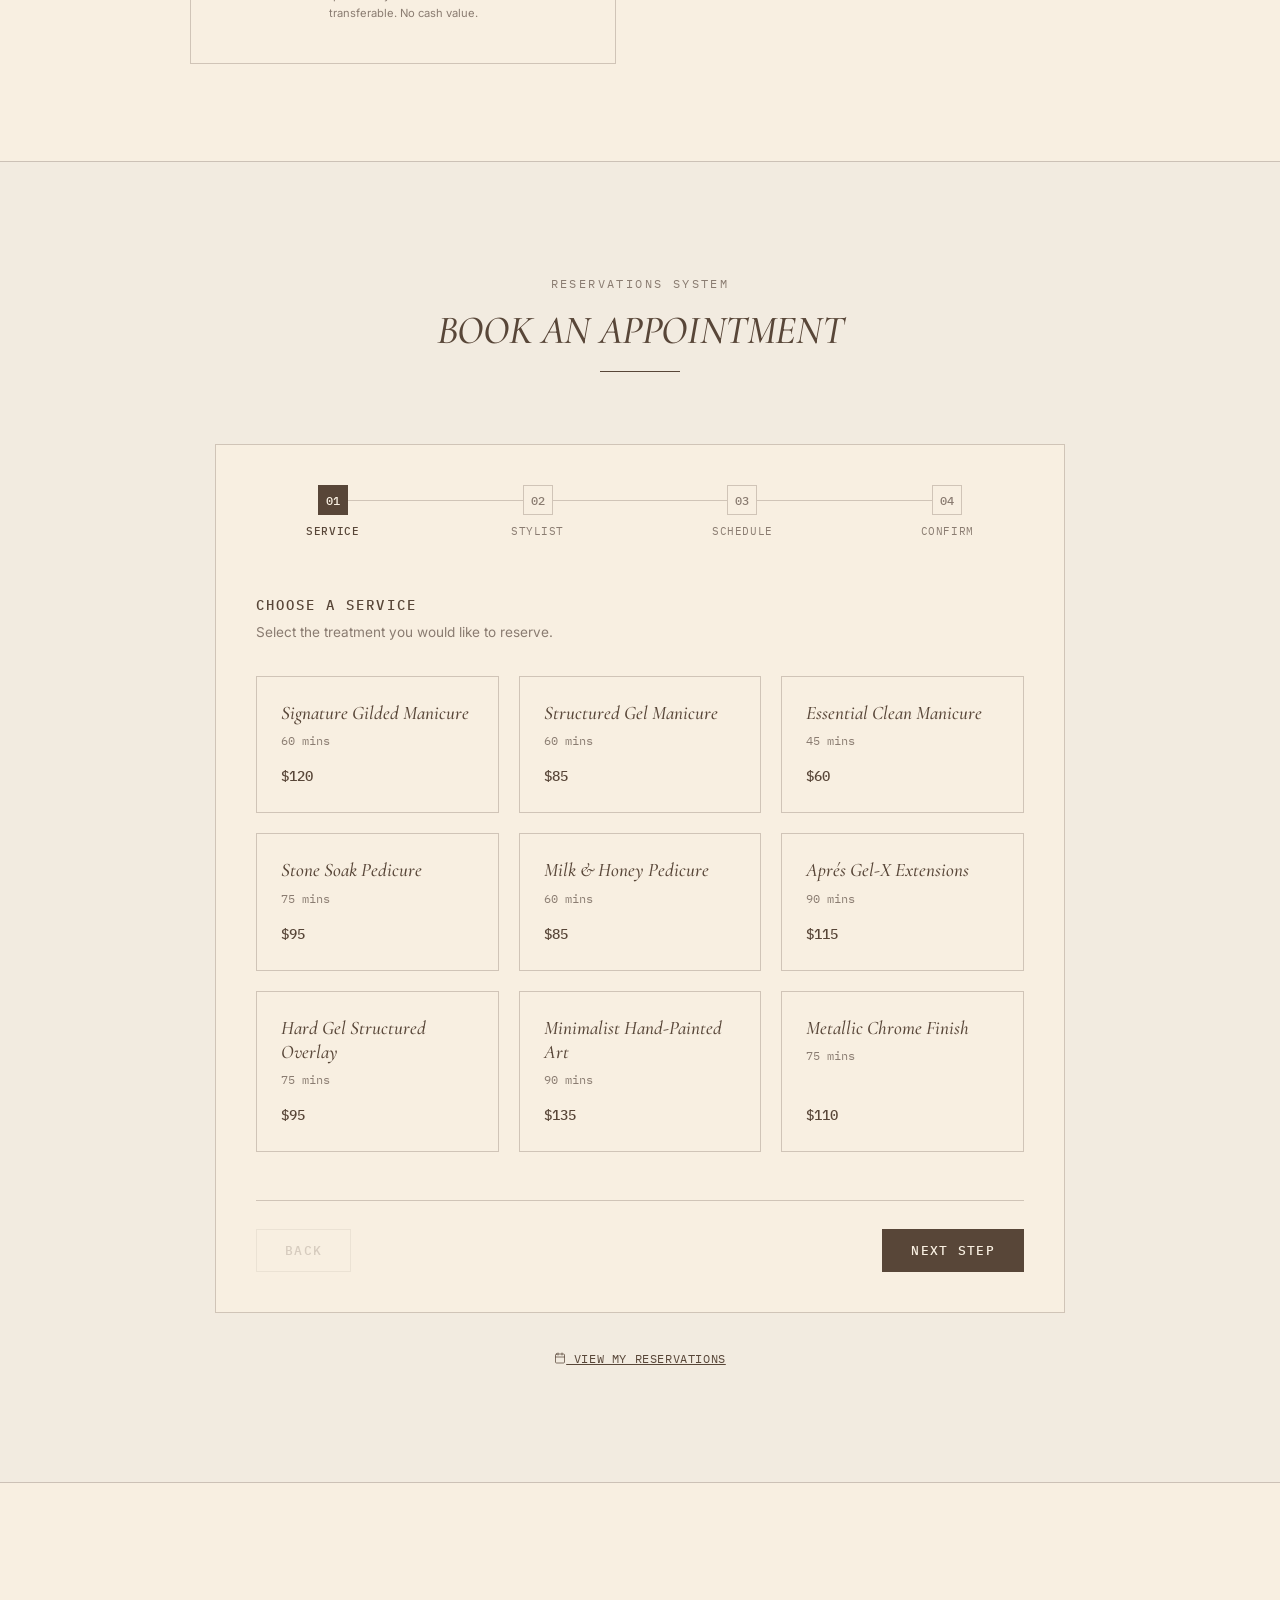
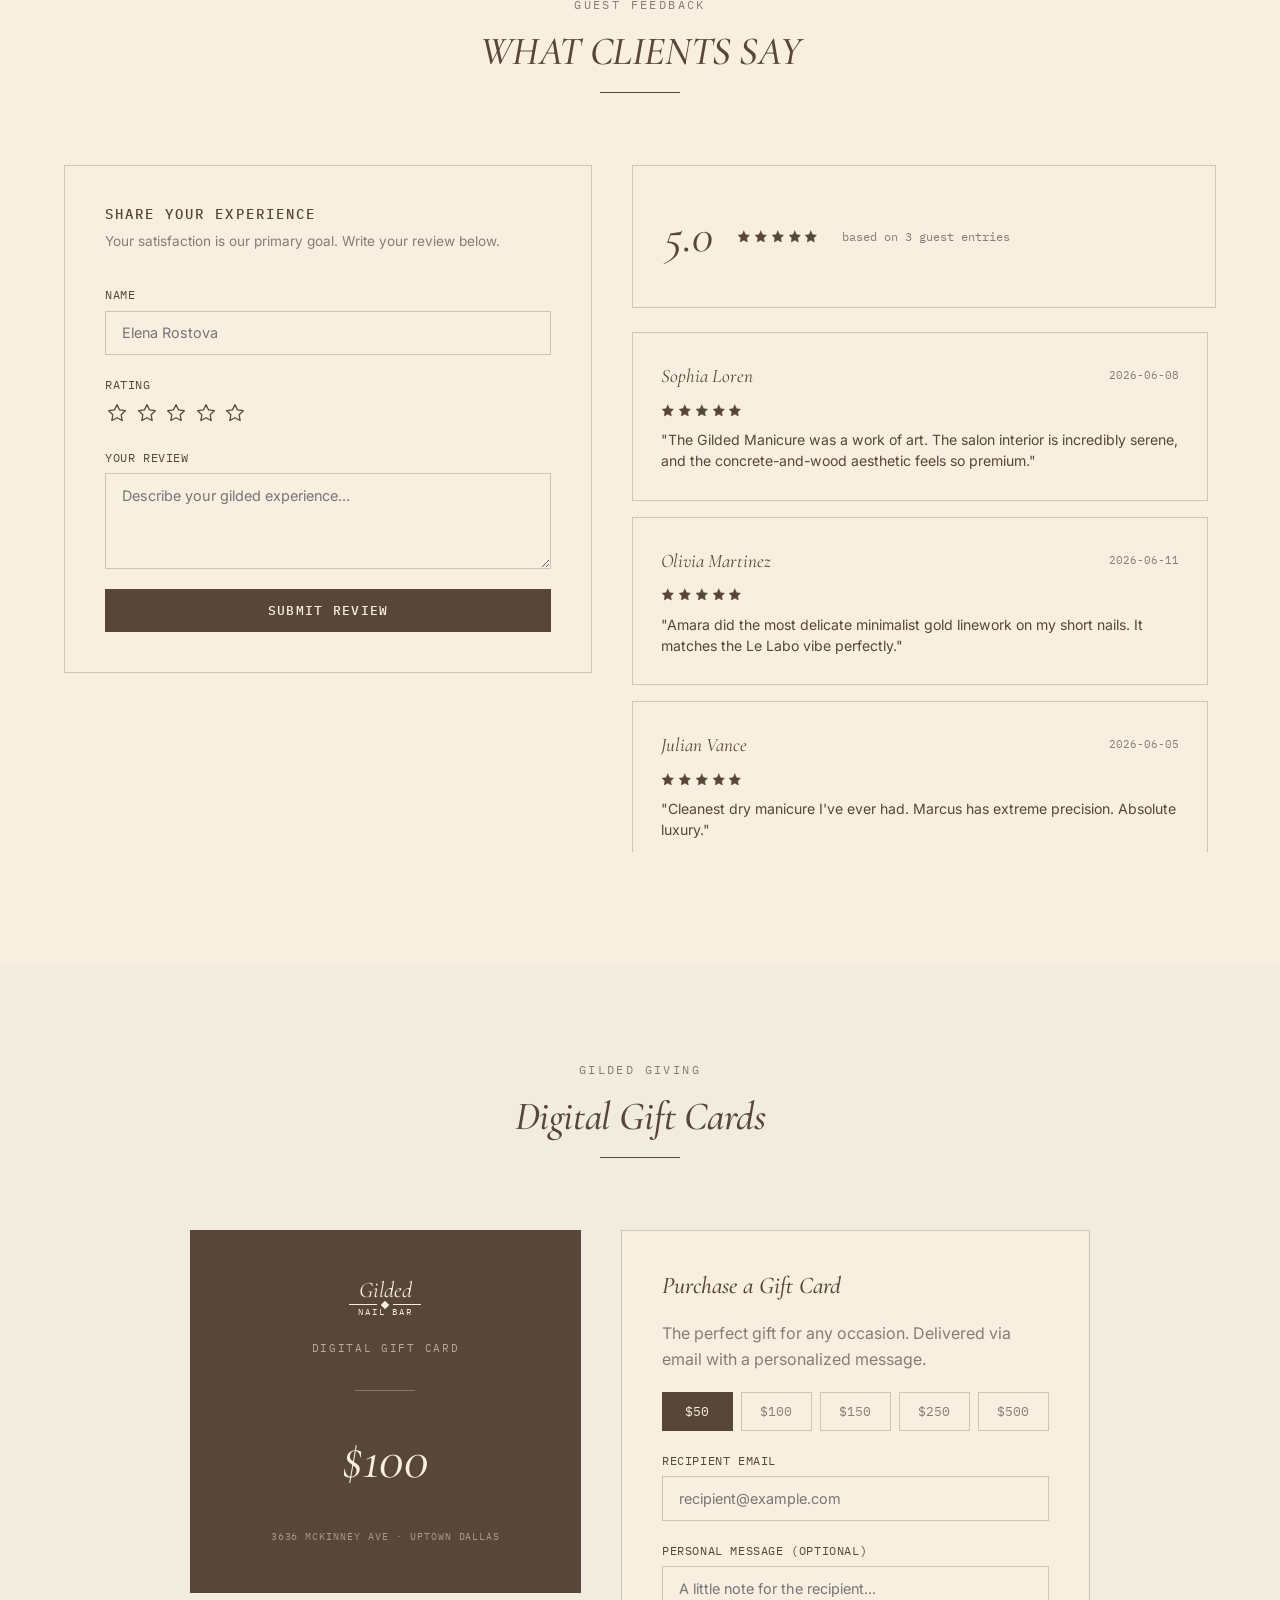
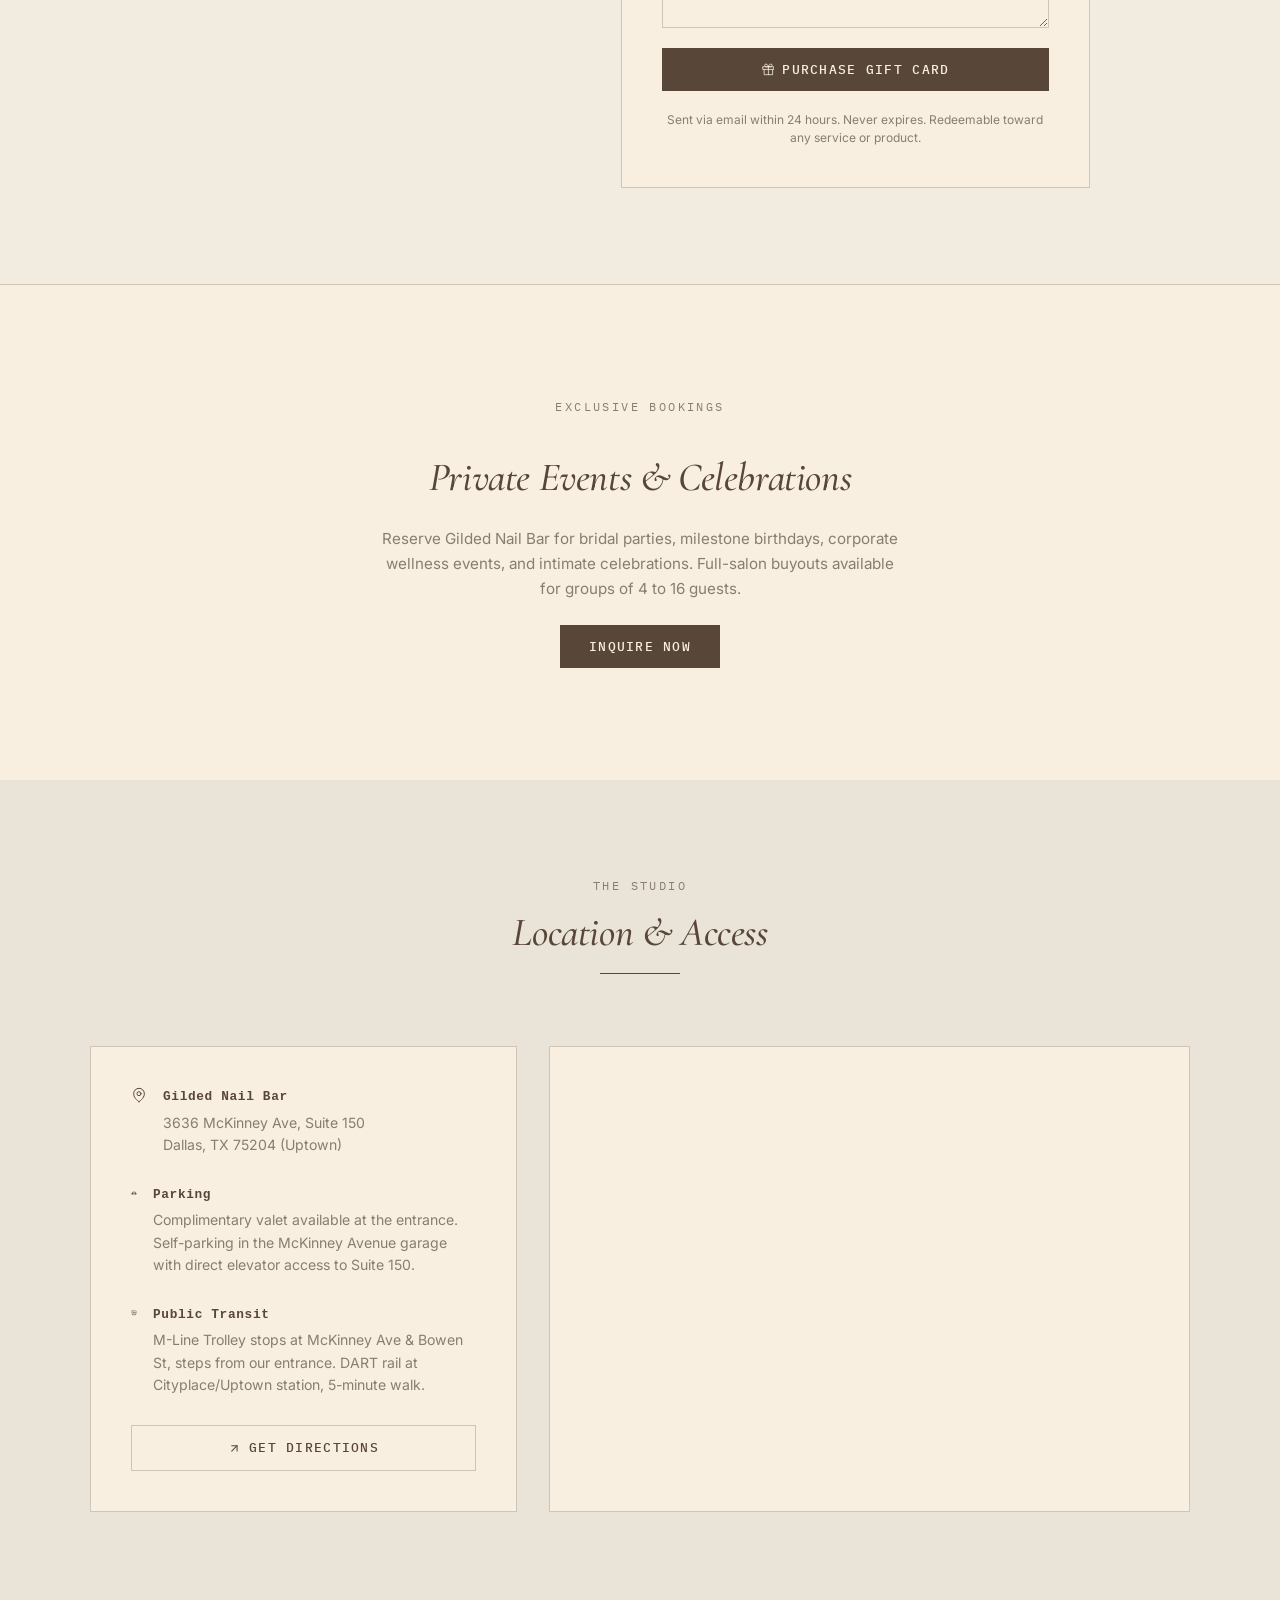
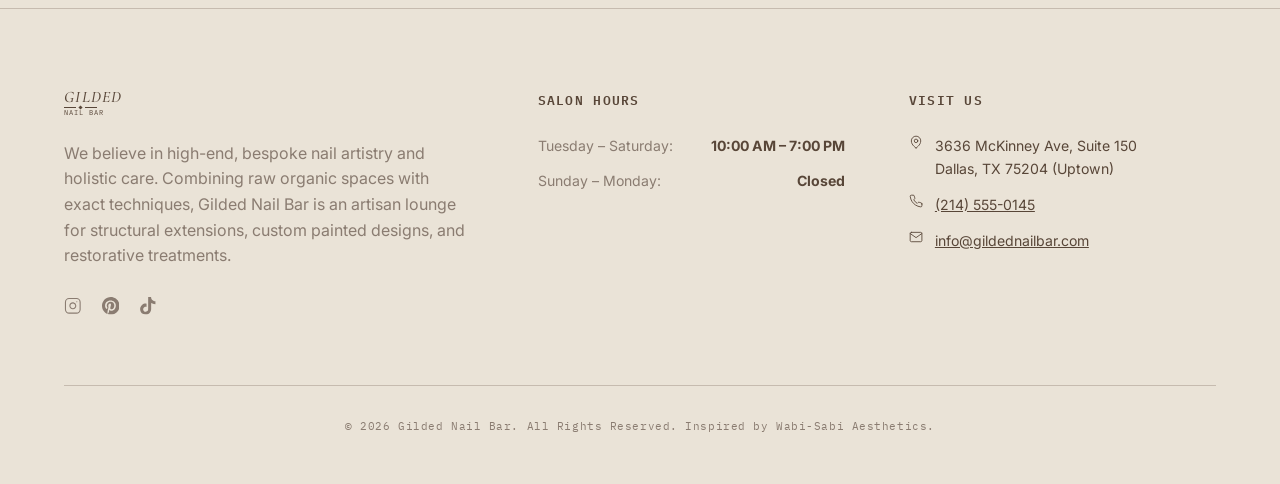
==== commit d6d6a8b1: "commit" ====
--- a/index.html
+++ b/index.html
@@ -4,6 +4,7 @@
     <meta charset="UTF-8">
     <meta name="viewport" content="width=device-width, initial-scale=1.0">
     <title>Gilded Nail Bar | Luxe Minimalist Nail Salon Uptown Dallas</title>
+    <link rel="icon" type="image/svg+xml" href="data:image/svg+xml,%3Csvg xmlns='http://www.w3.org/2000/svg' viewBox='0 0 32 32'%3E%3Cpath d='M16 6 L26 16 L16 26 L6 16 Z' fill='%23584638'/%3E%3C/svg%3E">
     <meta name="description" content="Indulge in bespoke luxury nail art, structured gel manicures, and organic pedicures at Gilded Nail Bar on McKinney Ave, Dallas. Book online.">
     <!-- Open Graph SEO -->
     <meta property="og:title" content="Gilded Nail Bar | Luxe Minimalist Nail Salon Uptown Dallas">
@@ -196,7 +197,7 @@
             </div>
             <div class="splash-entrance-line" id="splash-entrance-line"></div>
             <div class="splash-box">
-                <p class="splash-location-line" id="splash-location-line">3636 McKinney Ave, Uptown Dallas</p>
+                <p class="splash-location-line" id="splash-location-line" data-text="3636 McKinney Ave, Uptown Dallas"></p>
                 <button type="button" class="btn-enter" id="enter-site-btn">ENTER SALON</button>
             </div>
         </div>
--- a/styles.css
+++ b/styles.css
@@ -289,9 +289,17 @@
     height: 240px;
     border-radius: 50%;
     background: var(--bg-secondary);
-    opacity: 0.4;
+    opacity: 0;
     z-index: 0;
     pointer-events: none;
+    transform: scale(0.85);
+    transition: opacity 0.8s cubic-bezier(0.16, 1, 0.3, 1),
+                transform 1s cubic-bezier(0.16, 1, 0.3, 1);
+}
+
+.splash-logo-container.circle-reveal::before {
+    opacity: 0.4;
+    transform: scale(1);
 }
 
 /* ========================================
@@ -314,70 +322,115 @@
 
 .splash-logo .logo-mark-diamond {
     transform: rotate(45deg) scale(0);
-    transition: opacity 0.4s ease, transform 0.5s cubic-bezier(0.16, 1, 0.3, 1);
+    transition: opacity 0.5s cubic-bezier(0.16, 1, 0.3, 1),
+                transform 0.6s cubic-bezier(0.16, 1, 0.3, 1);
 }
 
 .splash-logo .logo-mark-bar {
-    transition: opacity 0.3s ease, transform 0.6s cubic-bezier(0.16, 1, 0.3, 1);
+    transition: opacity 0.4s ease,
+                transform 0.7s cubic-bezier(0.16, 1, 0.3, 1);
     transform: scaleX(0);
+    transform-origin: center;
 }
 
 .splash-logo .logo-mark-first {
     transition: opacity 0.7s cubic-bezier(0.16, 1, 0.3, 1),
                 transform 0.7s cubic-bezier(0.16, 1, 0.3, 1);
-    transform: translateY(-12px);
+    transform: translateY(-16px);
 }
 
 .splash-logo .logo-mark-last {
     transition: opacity 0.7s cubic-bezier(0.16, 1, 0.3, 1),
                 transform 0.7s cubic-bezier(0.16, 1, 0.3, 1);
-    transform: translateY(12px);
-}
-
-/* Reveal state — triggered by JS */
+    transform: translateY(16px);
+}
+
+/* Reveal state with staggered delays */
 .splash-logo.splash-logo--reveal .logo-mark-diamond {
     opacity: 1;
     transform: rotate(45deg) scale(1);
-}
-
-.splash-logo.splash-logo--reveal .logo-mark-bar {
+    transition-delay: 0s;
+}
+
+.splash-logo.splash-logo--reveal .logo-mark-bar:first-of-type {
     opacity: 1;
     transform: scaleX(1);
+    transition-delay: 0.35s;
+}
+
+.splash-logo.splash-logo--reveal .logo-mark-bar:last-of-type {
+    opacity: 1;
+    transform: scaleX(1);
+    transition-delay: 0.5s;
 }
 
 .splash-logo.splash-logo--reveal .logo-mark-first {
     opacity: 1;
     transform: translateY(0);
+    transition-delay: 0.9s;
 }
 
 .splash-logo.splash-logo--reveal .logo-mark-last {
     opacity: 1;
     transform: translateY(0);
-}
-
-/* Diamond subtle glow after reveal */
+    transition-delay: 1.15s;
+}
+
+/* Diamond ambient glow — breathing light, subtle rotation */
 .splash-logo.splash-logo--reveal .logo-mark-diamond {
-    animation: diamondGlow 2s ease-in-out 0.6s infinite;
-}
-
-@keyframes diamondGlow {
-    0%, 100% { opacity: 1; transform: rotate(45deg) scale(1); }
-    50% { opacity: 0.5; transform: rotate(45deg) scale(0.85); }
-}
-
-/* Gold shimmer sweep across "Gilded" */
+    animation: diamondAmbient 3s ease-in-out 0.6s infinite;
+}
+
+@keyframes diamondAmbient {
+    0%   { opacity: 1;   transform: rotate(45deg) scale(1);   filter: brightness(1); }
+    25%  { opacity: 0.85; transform: rotate(45.5deg) scale(0.92); filter: brightness(0.7); }
+    50%  { opacity: 1;   transform: rotate(45deg) scale(1);   filter: brightness(1.15); }
+    75%  { opacity: 0.9;  transform: rotate(44.5deg) scale(0.95); filter: brightness(0.8); }
+    100% { opacity: 1;   transform: rotate(45deg) scale(1);   filter: brightness(1); }
+}
+
+/* Diamond sparkle burst — triggered by click */
+.splash-logo .logo-mark-diamond.sparkle {
+    animation: diamondSparkle 0.6s cubic-bezier(0.16, 1, 0.3, 1);
+}
+
+@keyframes diamondSparkle {
+    0%   { transform: rotate(45deg) scale(1);   filter: brightness(1);   box-shadow: 0 0 0px transparent; }
+    30%  { transform: rotate(45deg) scale(1.6); filter: brightness(1.8); box-shadow: 0 0 20px var(--color-gold), 0 0 40px rgba(196, 166, 122, 0.4); }
+    60%  { transform: rotate(45deg) scale(0.9); filter: brightness(1.2); box-shadow: 0 0 8px var(--color-gold); }
+    100% { transform: rotate(45deg) scale(1);   filter: brightness(1);   box-shadow: 0 0 0px transparent; }
+}
+
+/* Gold foil shimmer — multi-stop gradient for richer texture */
 .splash-logo.splash-logo--reveal .logo-mark-first {
-    background: linear-gradient(90deg, var(--color-gold) 0%, var(--color-gold) 40%, #e8d5b8 50%, var(--color-gold) 60%, var(--color-gold) 100%);
-    background-size: 200% 100%;
+    letter-spacing: -0.02em;
+    background: linear-gradient(
+        135deg,
+        var(--color-gold) 0%,
+        var(--color-gold) 20%,
+        #e0cba8 28%,
+        #f0e0c8 34%,
+        var(--color-gold) 40%,
+        #b89870 50%,
+        var(--color-gold) 60%,
+        #dcc29e 68%,
+        var(--color-gold) 80%,
+        var(--color-gold) 100%
+    );
+    background-size: 250% 100%;
     -webkit-background-clip: text;
     background-clip: text;
     -webkit-text-fill-color: transparent;
-    animation: shimmerSweep 3s ease-in-out 1.5s infinite;
-}
-
-@keyframes shimmerSweep {
-    0% { background-position: 200% 0; }
-    100% { background-position: -200% 0; }
+    animation: foilShimmer 5s ease-in-out 2s infinite;
+}
+
+@keyframes foilShimmer {
+    0%   { background-position: 250% 0; letter-spacing: -0.02em; }
+    20%  { background-position: 0% 0; }
+    40%  { background-position: -50% 0; }
+    60%  { background-position: -50% 0; }
+    80%  { background-position: 0% 0; }
+    100% { background-position: 250% 0; letter-spacing: -0.02em; }
 }
 
 .splash-box {
@@ -498,6 +551,7 @@
 
 /* Header logo hover — diamond rotates, bars extend */
 .logo-mark-header .logo-mark-diamond {
+    transform: rotate(45deg) translate(var(--mx, 0px), var(--my, 0px));
     transition: transform 0.4s cubic-bezier(0.16, 1, 0.3, 1);
 }
 
@@ -506,7 +560,7 @@
 }
 
 .logo-link:hover .logo-mark-header .logo-mark-diamond {
-    transform: rotate(135deg);
+    transform: rotate(135deg) translate(var(--mx, 0px), var(--my, 0px));
 }
 
 .logo-link:hover .logo-mark-header .logo-mark-bar {
@@ -1812,6 +1866,22 @@
     transform: translateY(8px);
     transition: opacity 0.8s cubic-bezier(0.16, 1, 0.3, 1) 0.6s,
                 transform 0.8s cubic-bezier(0.16, 1, 0.3, 1) 0.6s;
+}
+
+.splash-location-line.typing::after {
+    content: '';
+    display: inline-block;
+    width: 1px;
+    height: 1em;
+    background: var(--color-muted);
+    margin-left: 2px;
+    vertical-align: text-bottom;
+    animation: typeCursor 0.8s step-end infinite;
+}
+
+@keyframes typeCursor {
+    0%, 100% { opacity: 1; }
+    50% { opacity: 0; }
 }
 
 .splash-location-line.visible {
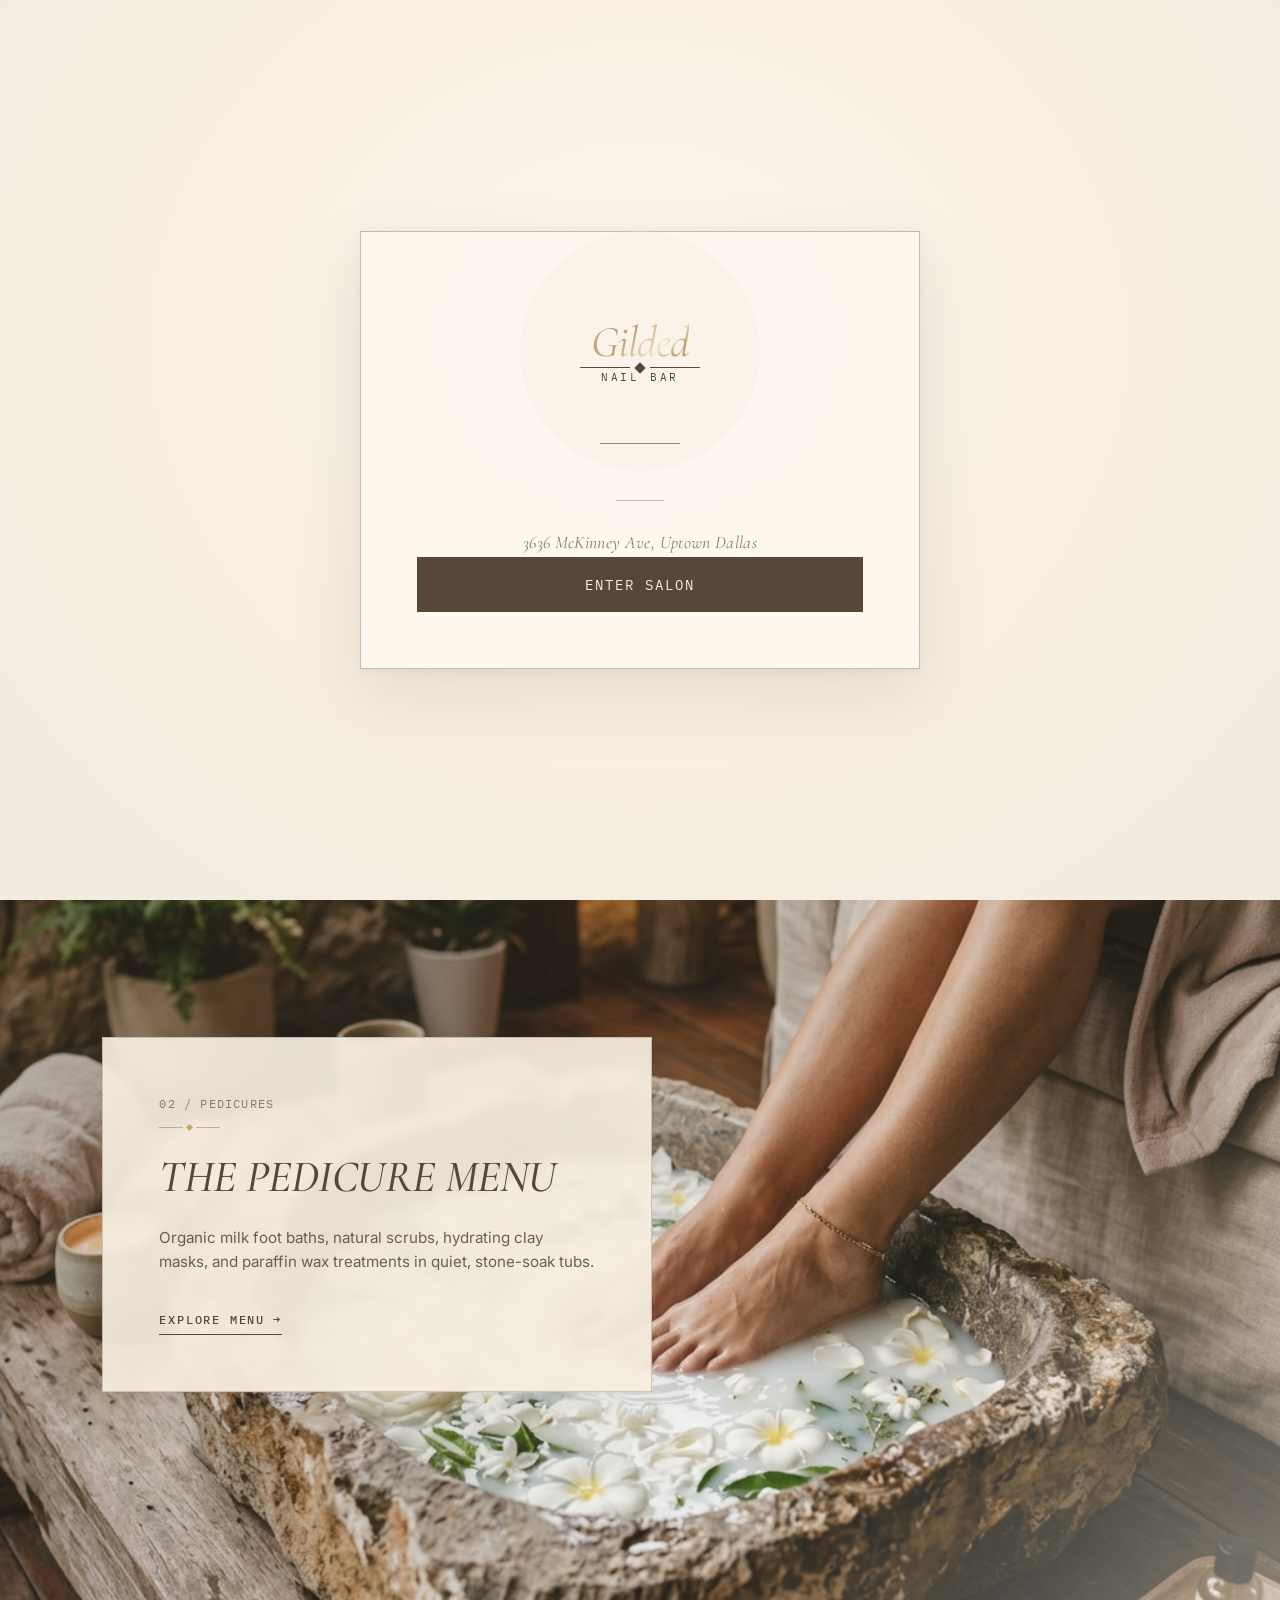
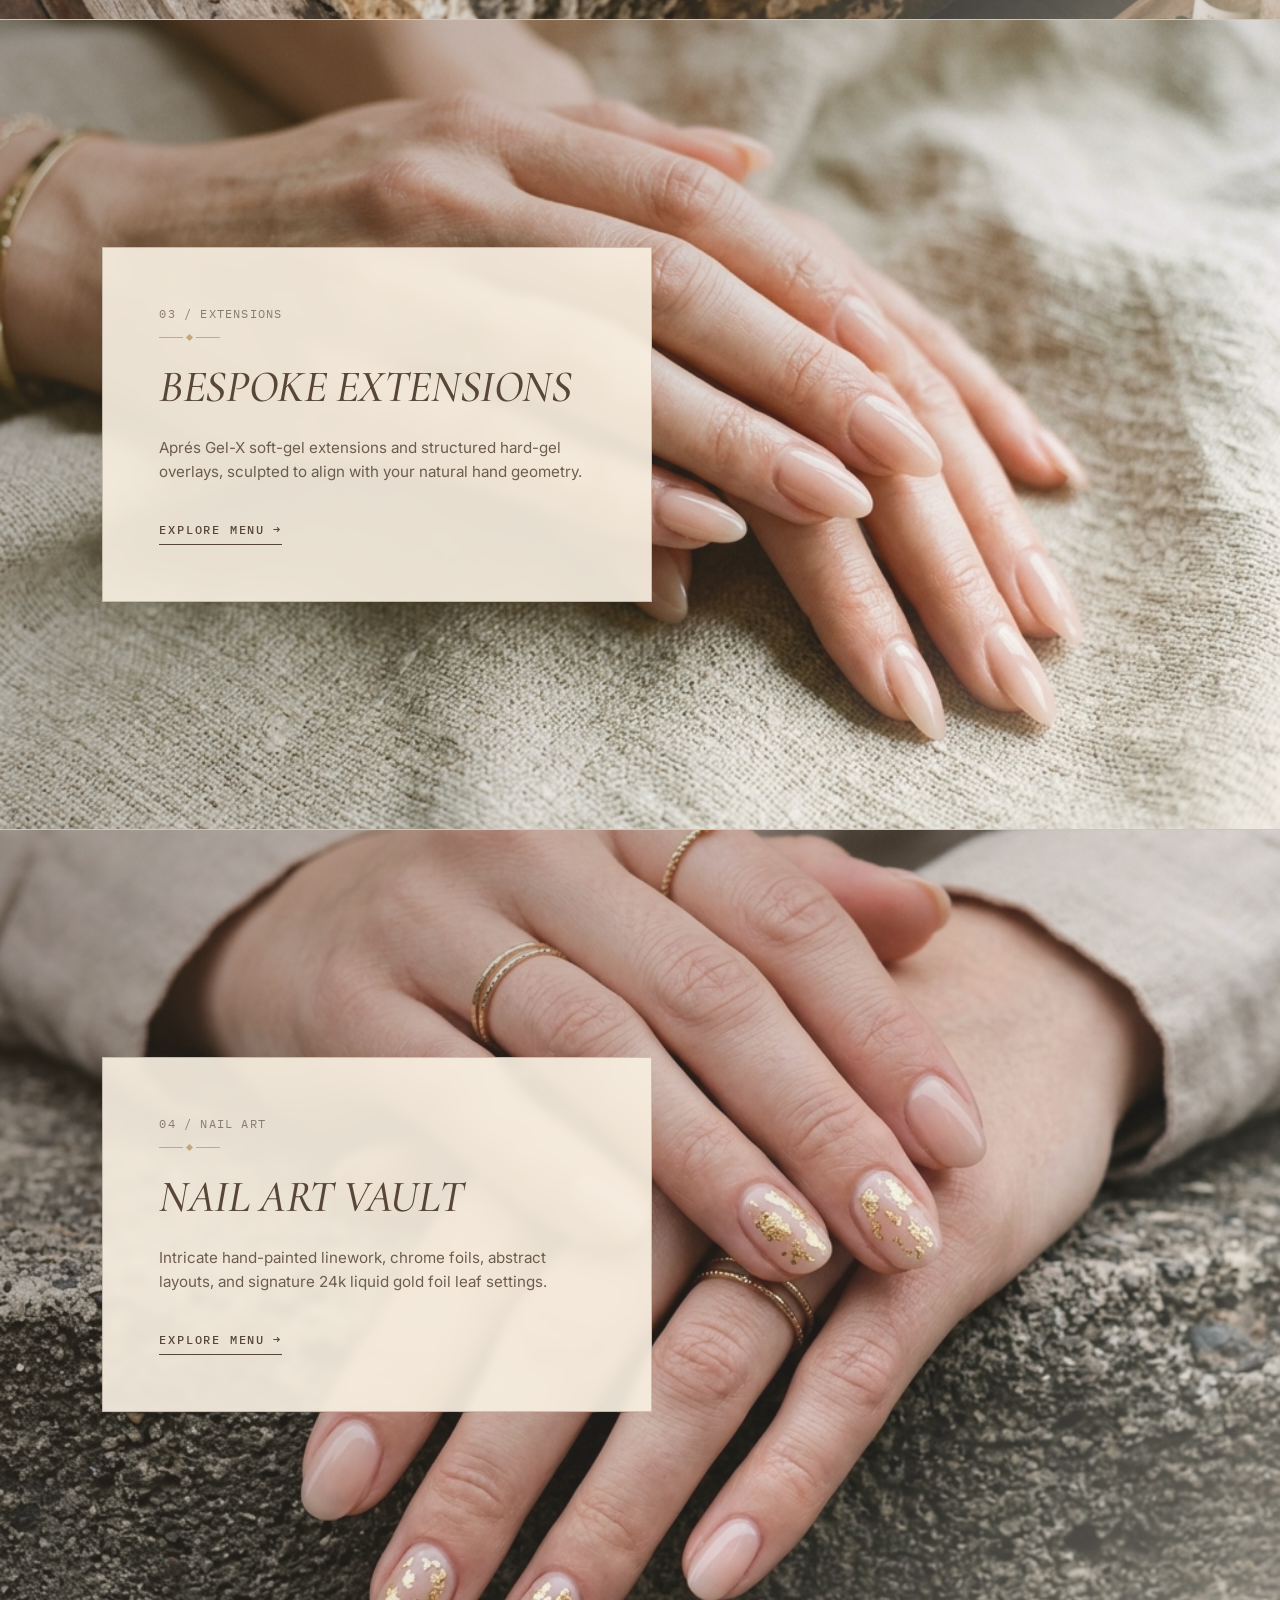
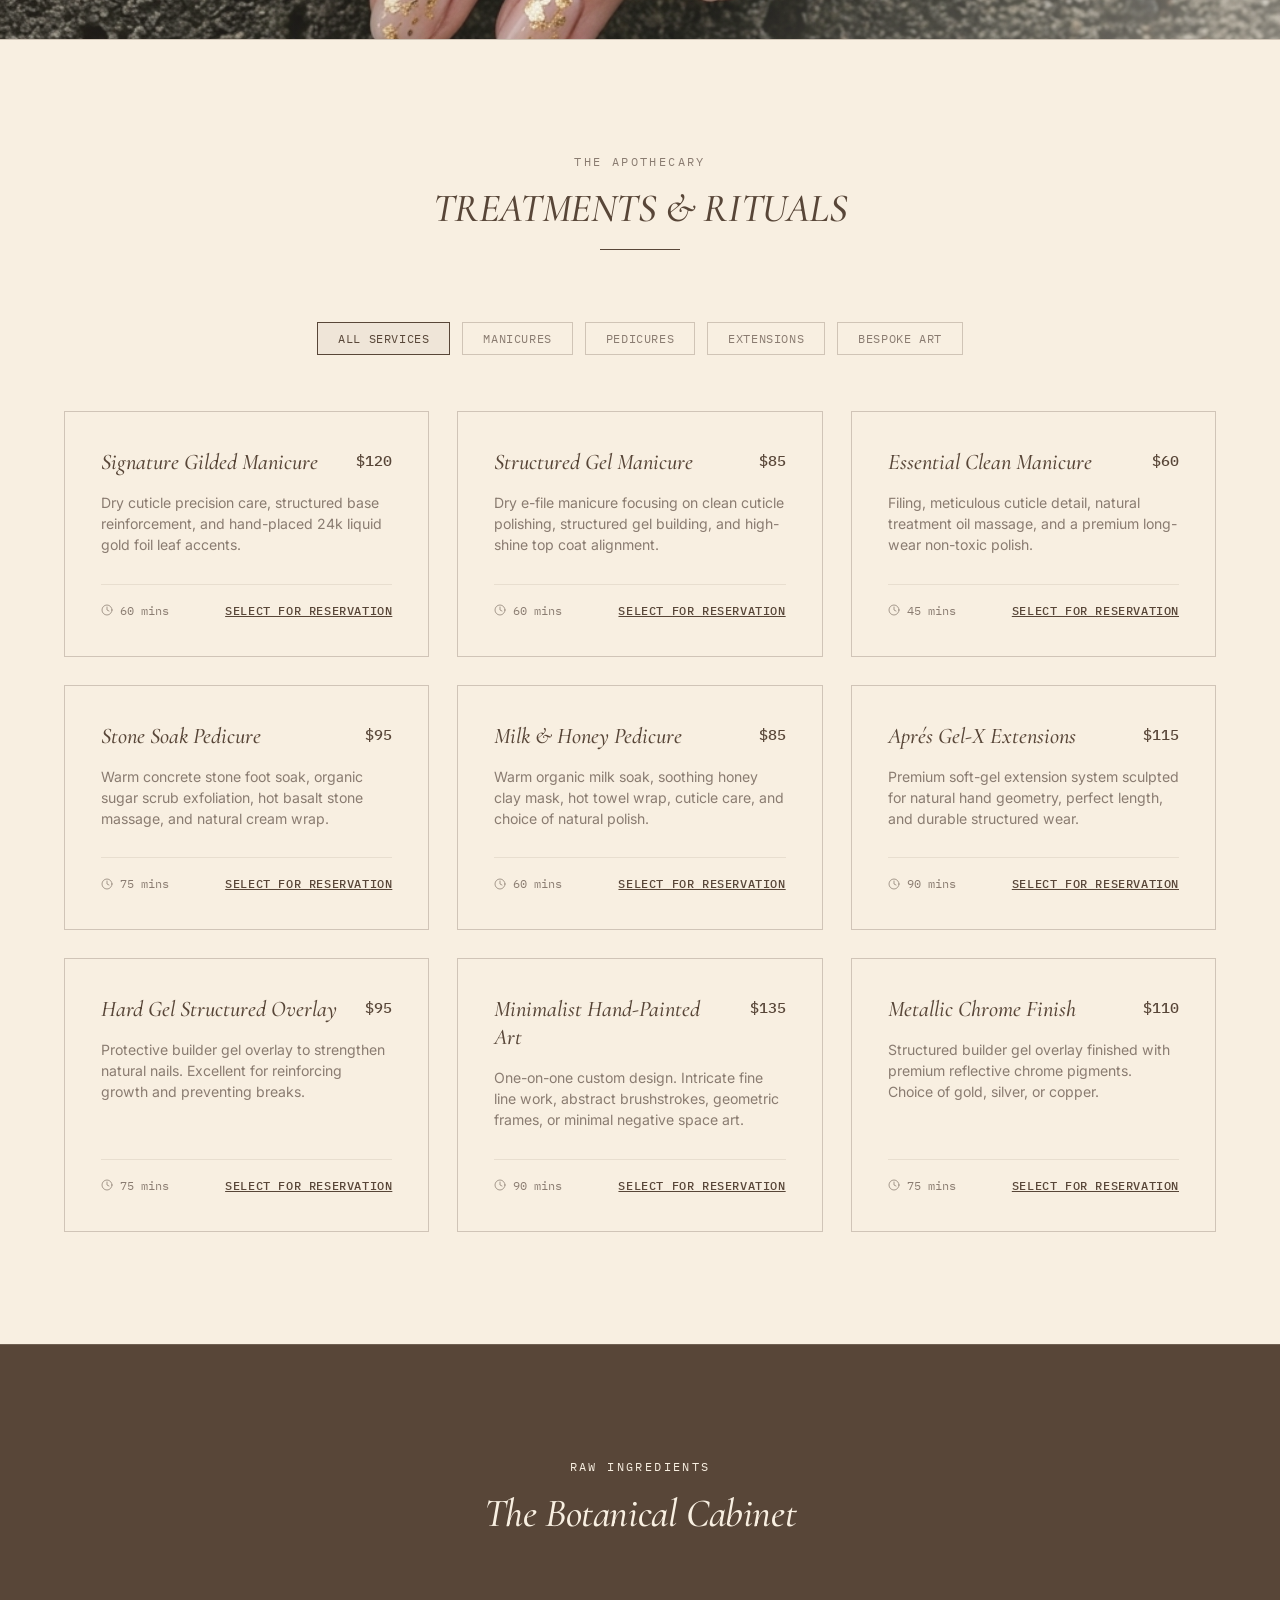
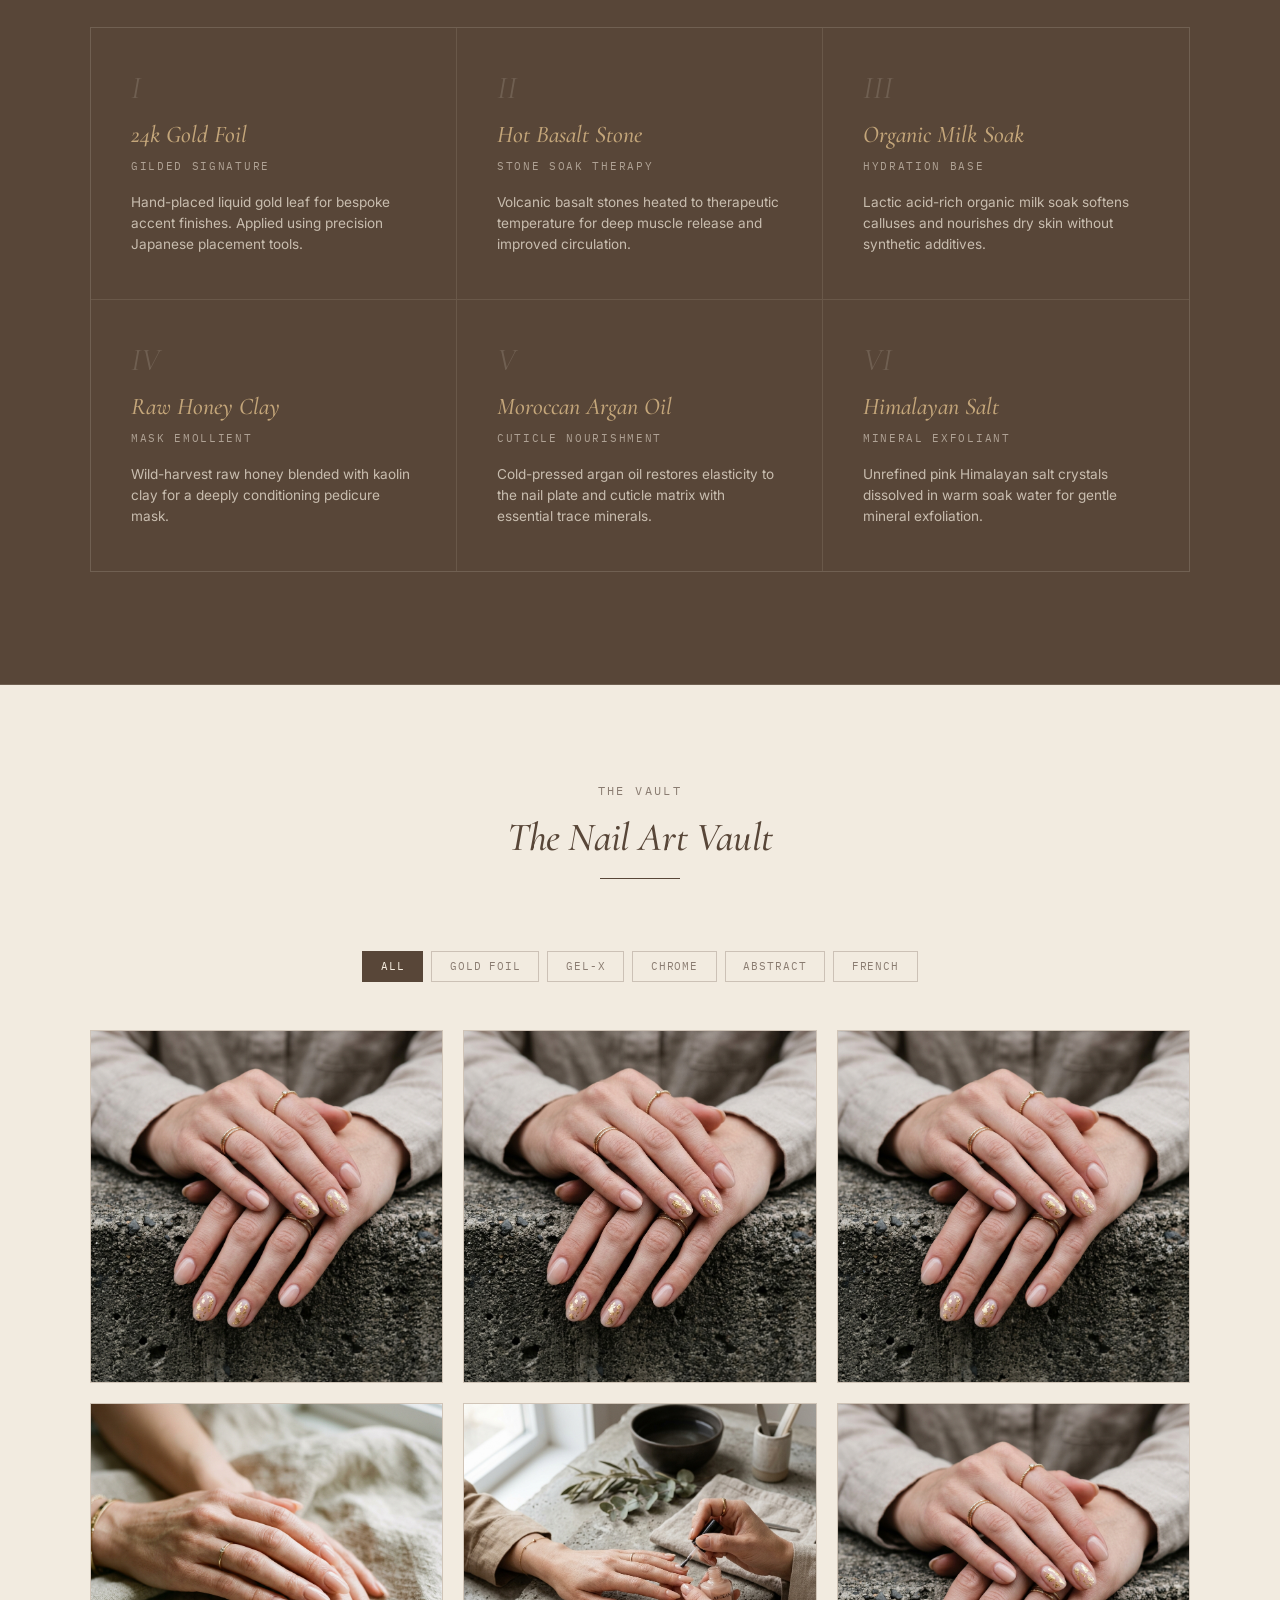
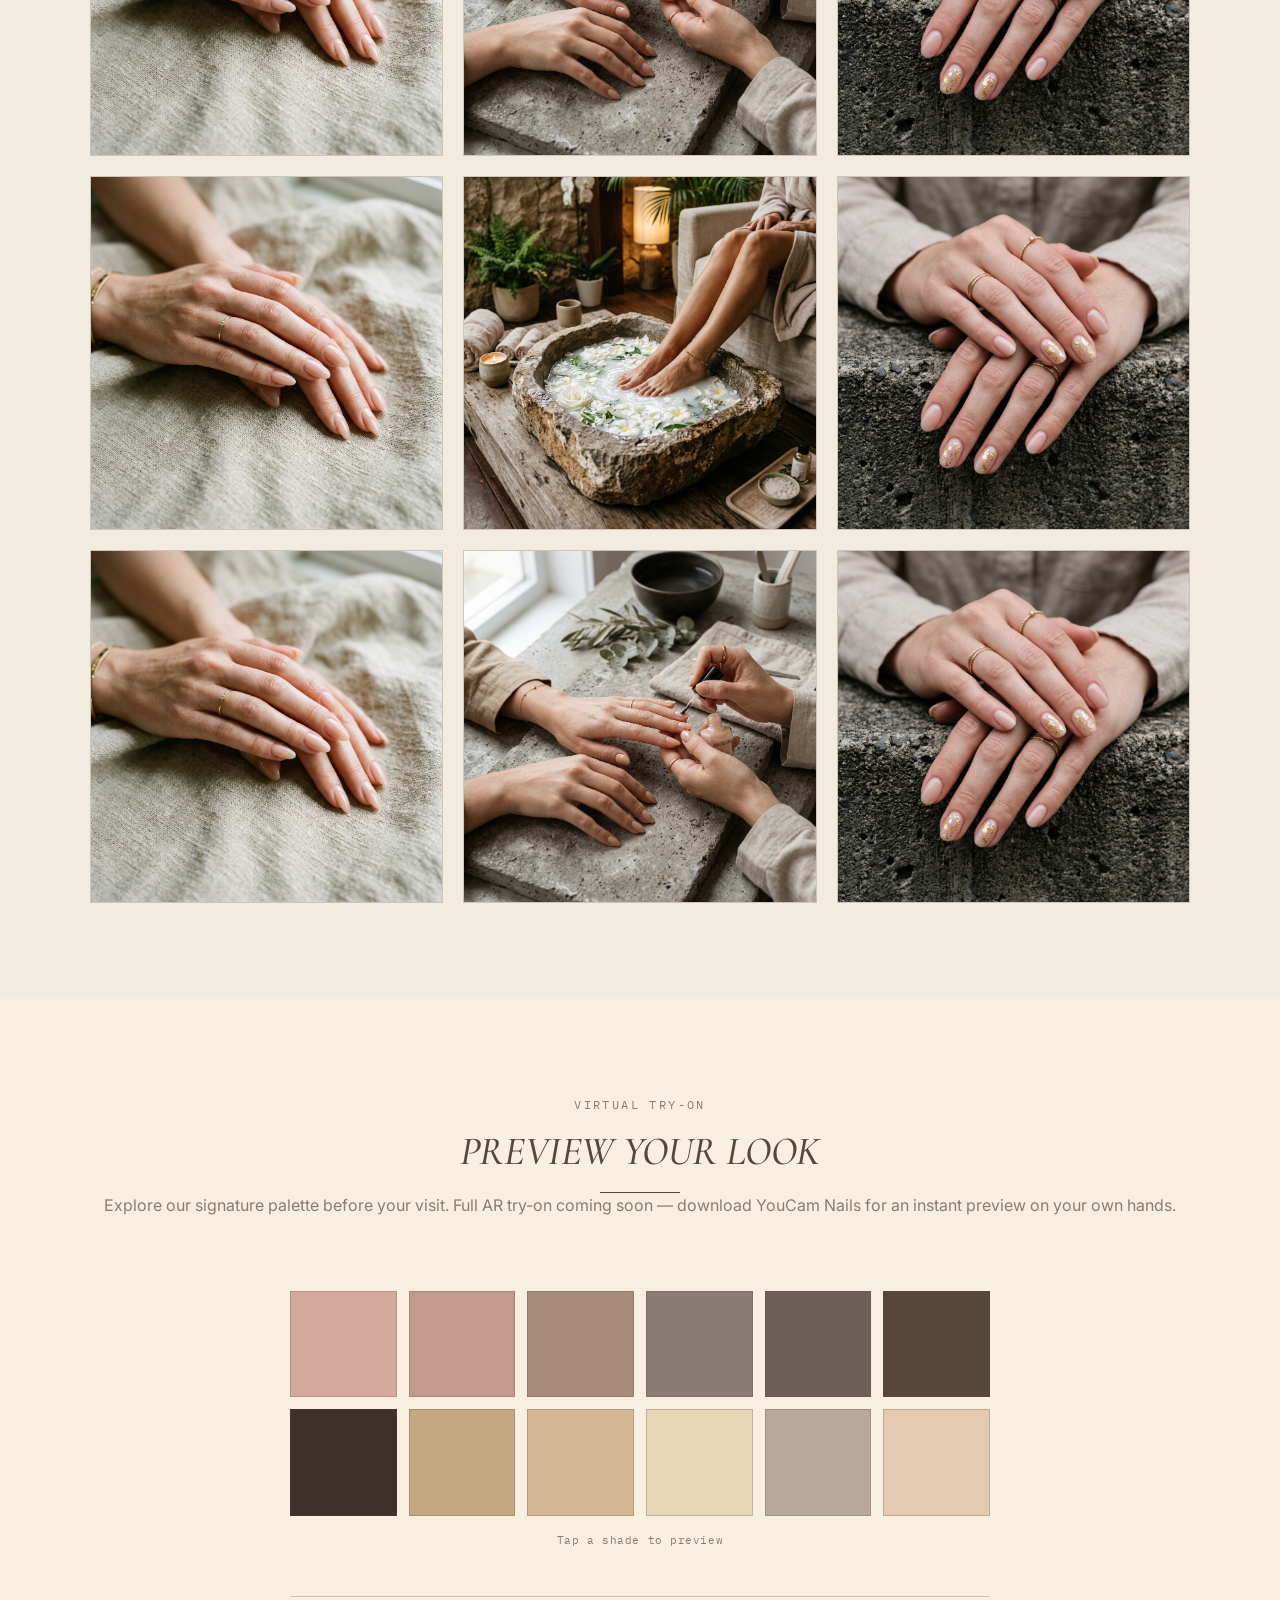
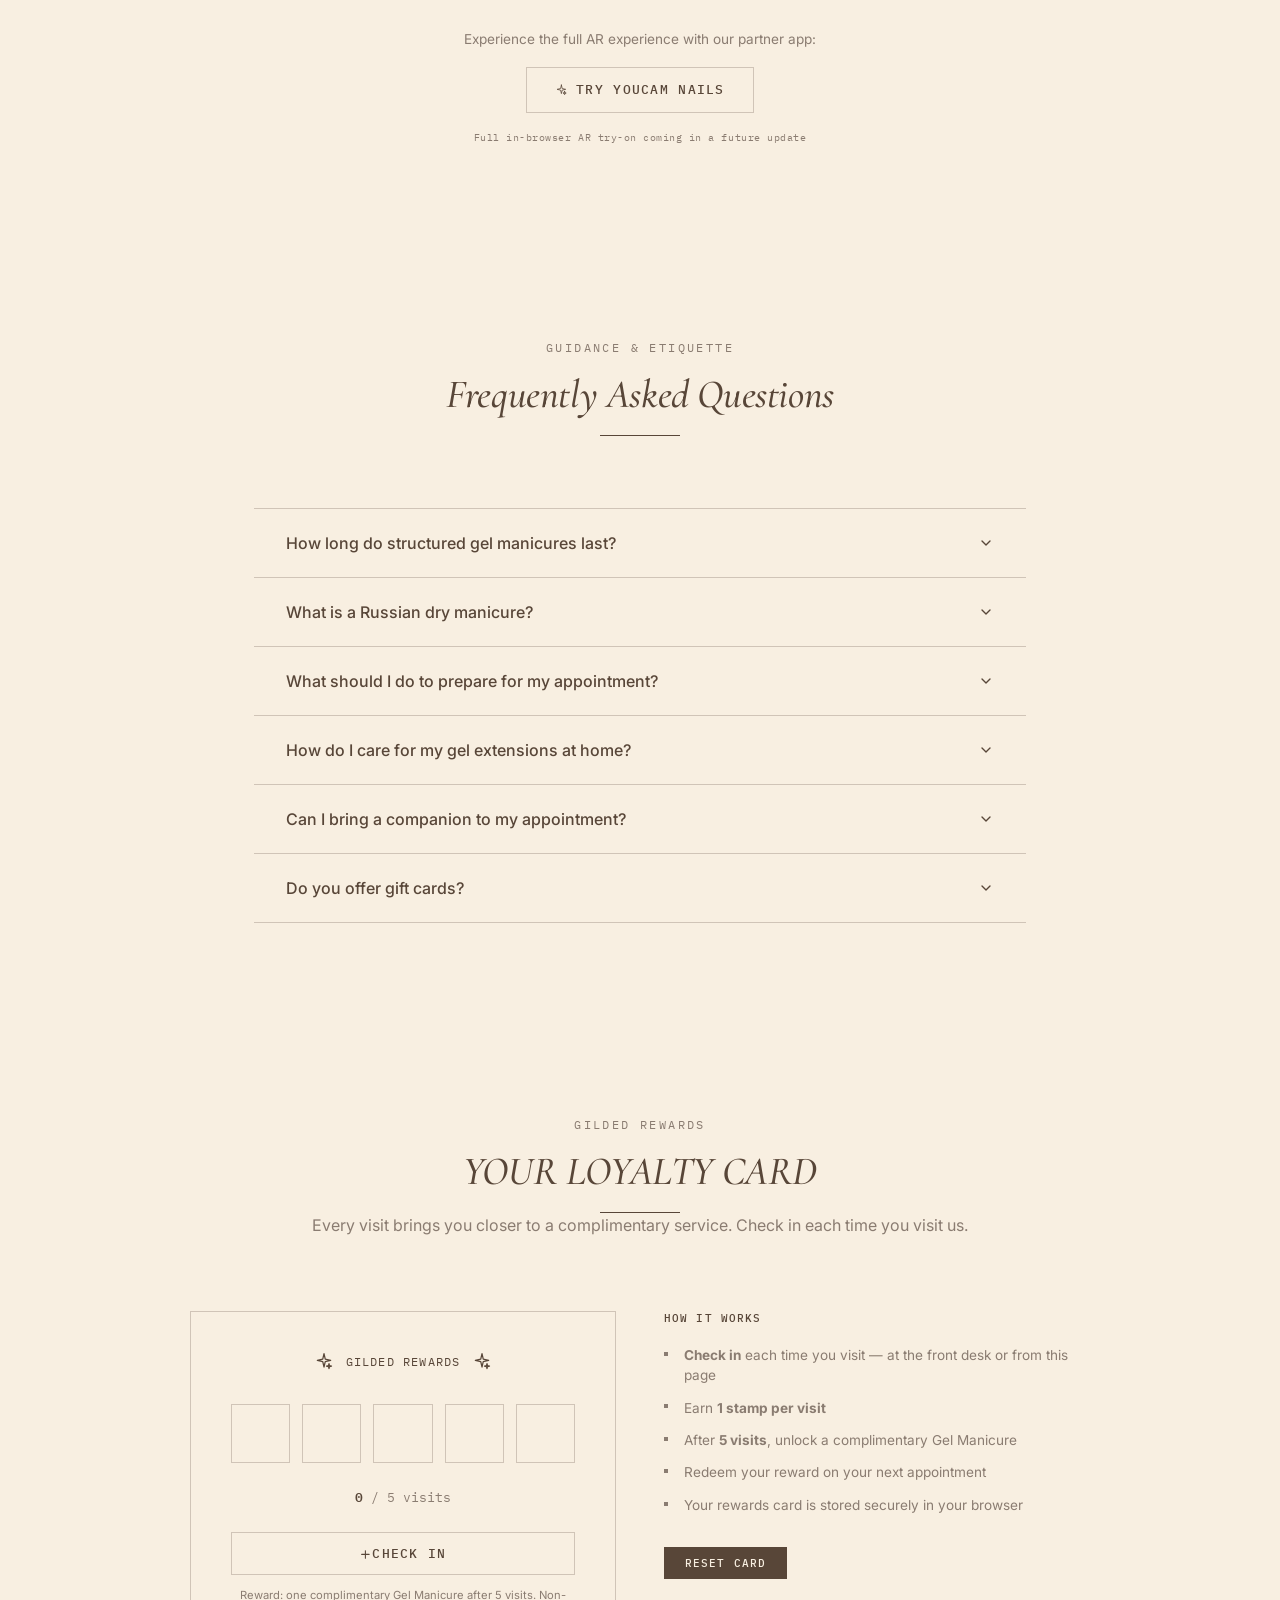
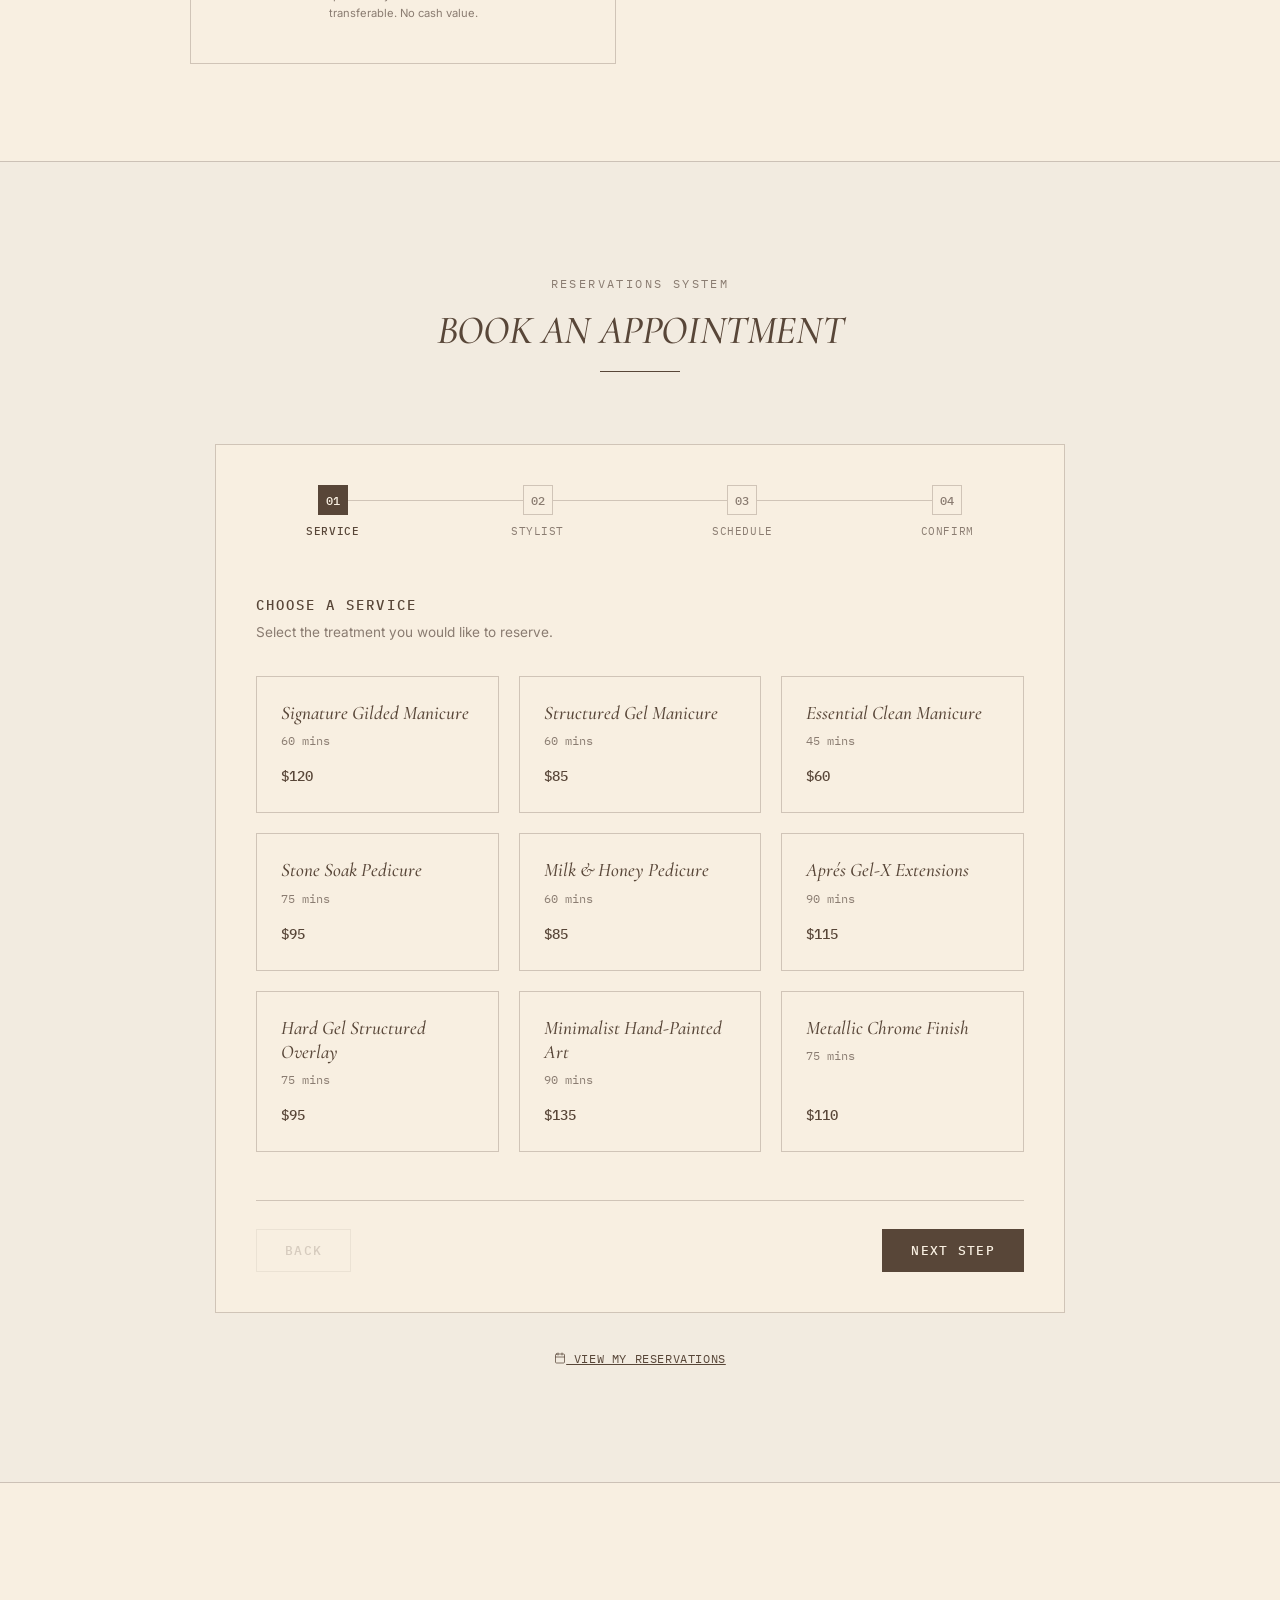
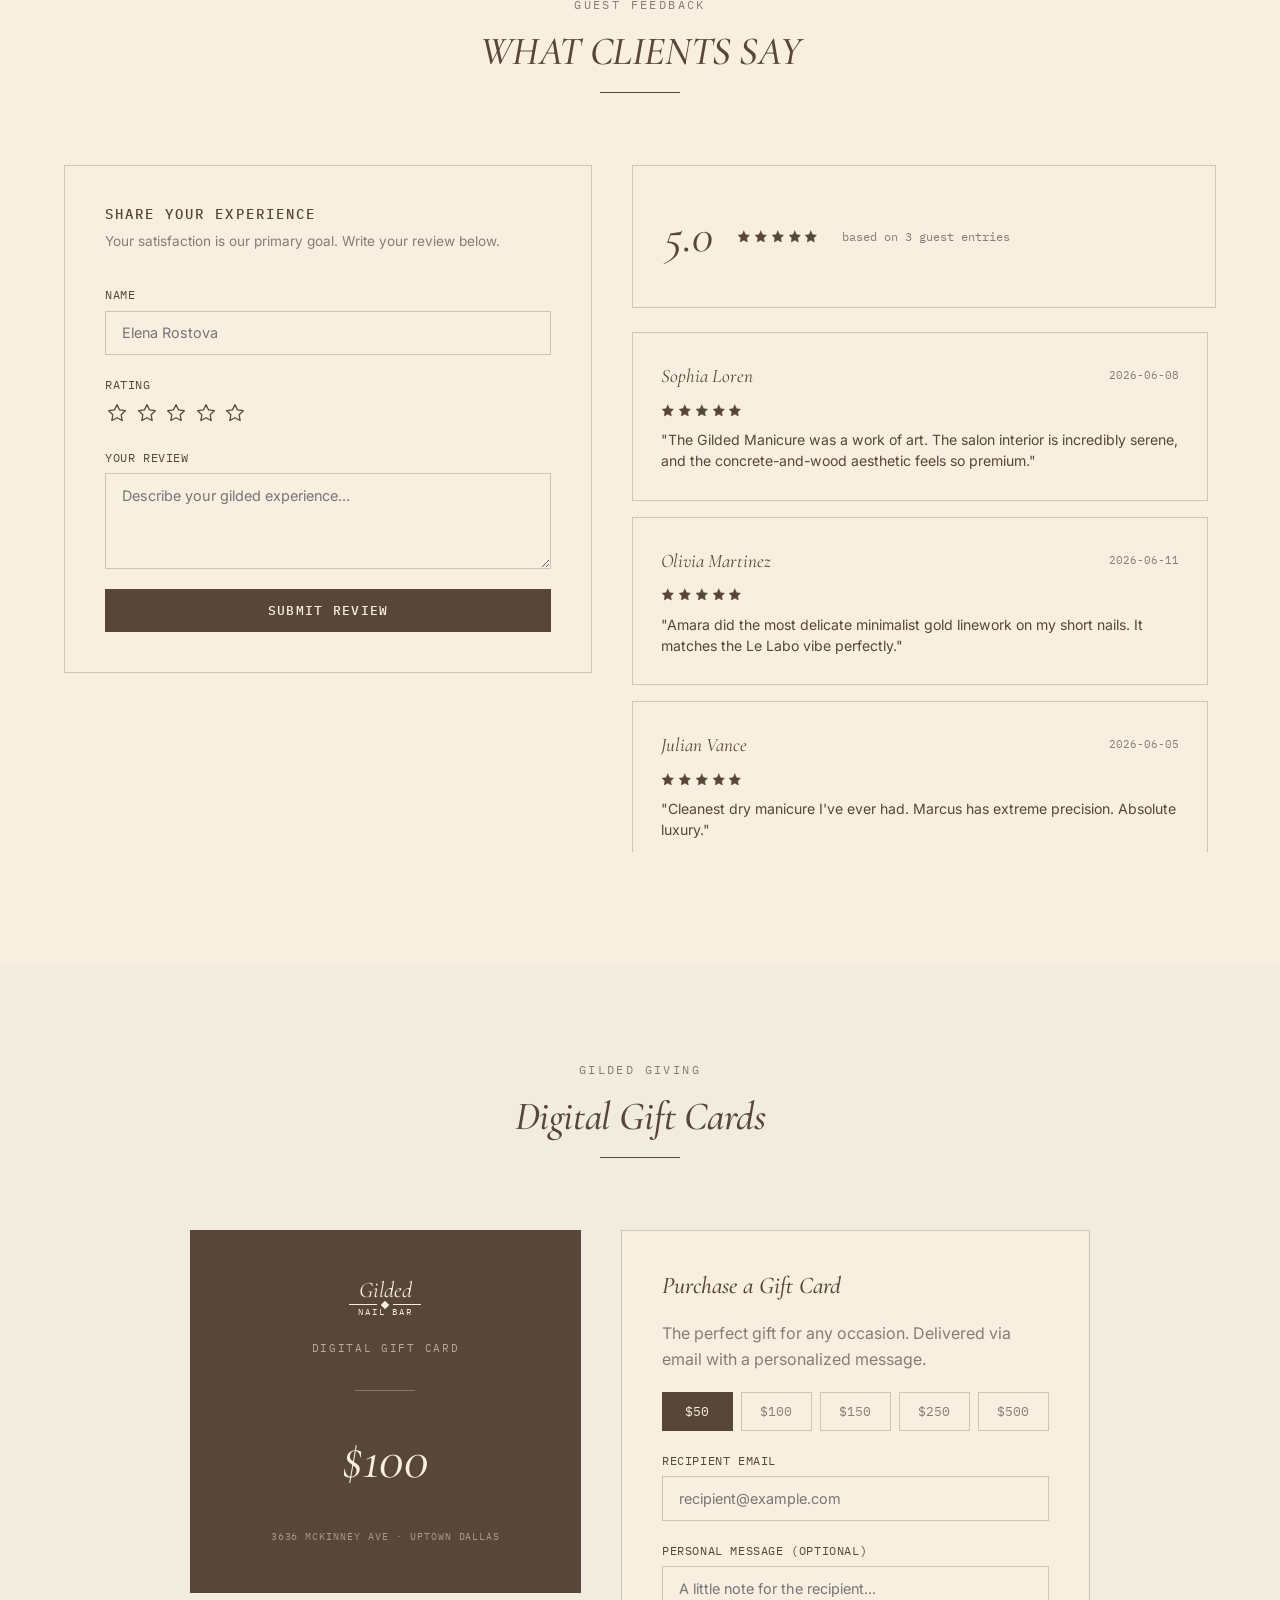
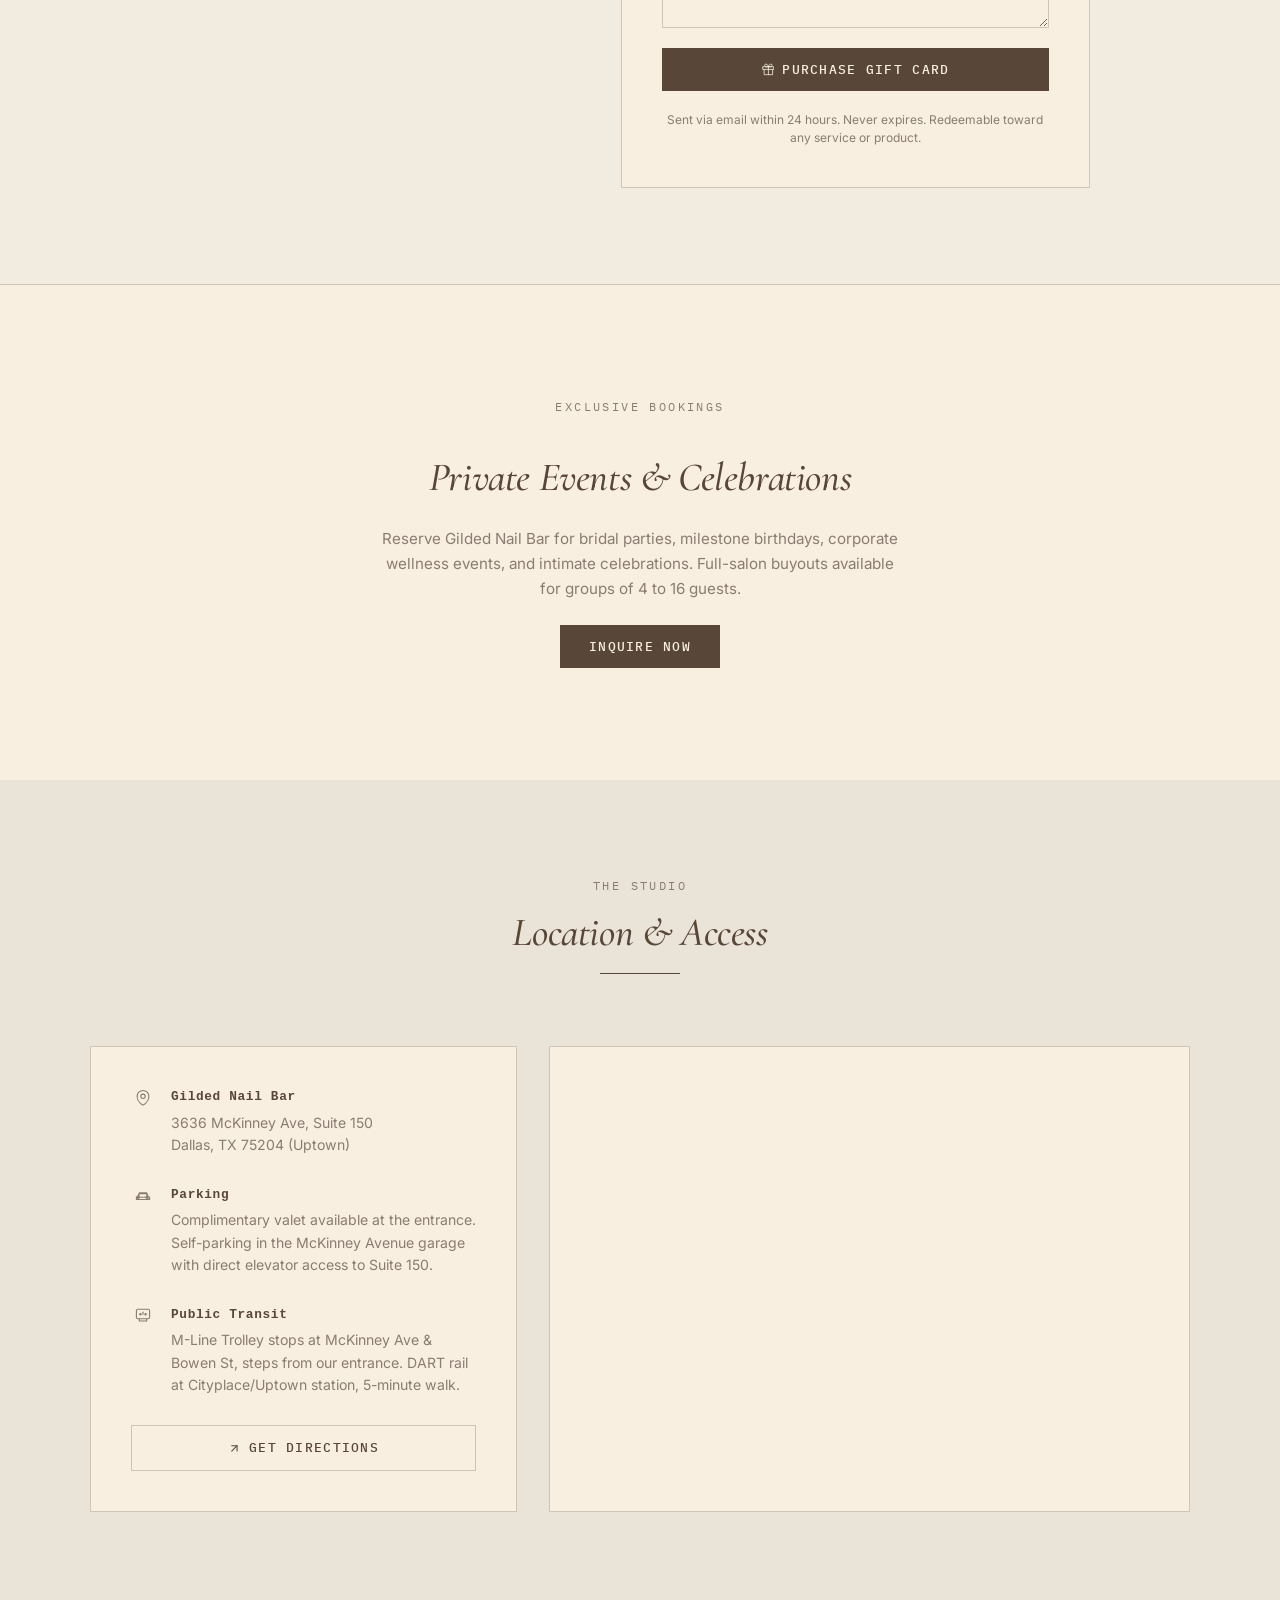
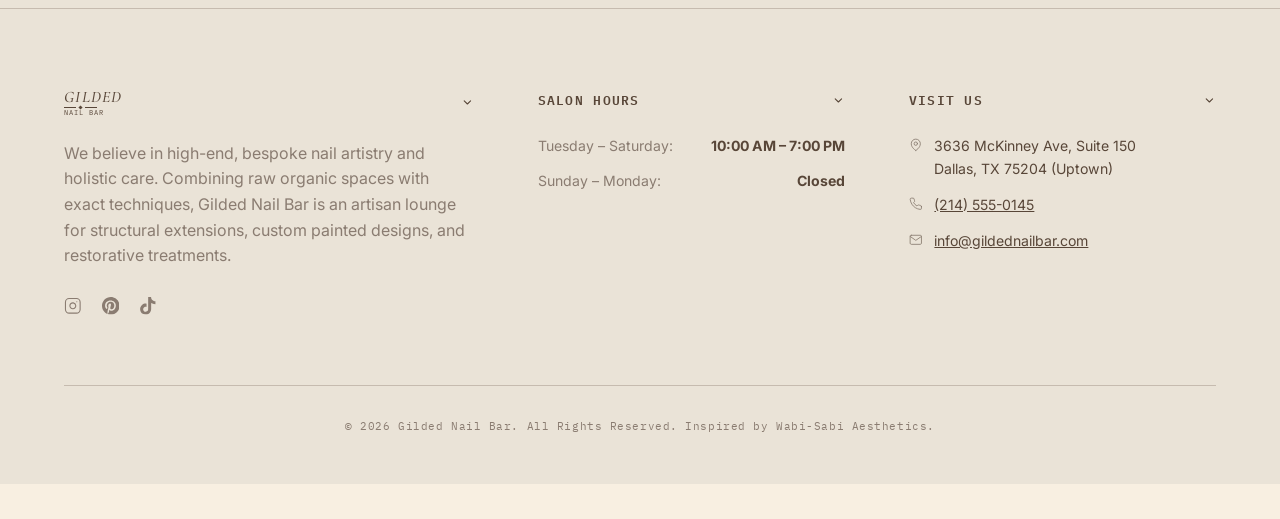
==== commit 0ad0a795: "commits" ====
--- a/index.html
+++ b/index.html
@@ -65,7 +65,7 @@
 </head>
 <body>
     <!-- Skip to content -->
-    <a href="#services" class="skip-nav">Skip to content</a>
+    <a href="#main-content" class="skip-nav">Skip to content</a>
 
     <!-- Custom SVG Icon Sprite (hidden) -->
     <svg xmlns="http://www.w3.org/2000/svg" style="display:none" aria-hidden="true">
@@ -232,7 +232,7 @@
 
     <!-- Full-Screen Mega Menu -->
     <div class="mega-menu-overlay" id="mega-menu" aria-hidden="true" role="dialog" aria-label="Site Navigation">
-        <div class="mega-menu-container">
+        <nav class="mega-menu-container" aria-label="Main navigation">
             <div class="mega-menu-nav">
                 <div class="mega-menu-col">
                     <span class="mega-menu-col-label">SERVICES</span>
@@ -699,7 +699,7 @@
                                     </div>
                                 </div>
                                 <label class="deposit-checkbox">
-                                    <input type="checkbox" id="deposit-consent" required>
+                                    <input type="checkbox" id="deposit-consent" name="deposit-consent" required>
                                     <span>I authorize a $10 hold to secure my booking. Refundable with 24h cancellation.</span>
                                 </label>
                             </div>
@@ -817,7 +817,7 @@
                     <form id="new-review-form" class="review-form">
                         <div class="form-group">
                             <label for="review-name">Name</label>
-                            <input type="text" id="review-name" required placeholder="Elena Rostova">
+                            <input type="text" id="review-name" name="review-name" required placeholder="Elena Rostova">
                         </div>
                         <div class="form-group">
                             <label>Rating</label>
@@ -831,7 +831,7 @@
                         </div>
                         <div class="form-group">
                             <label for="review-text">Your Review</label>
-                            <textarea id="review-text" required placeholder="Describe your gilded experience..." rows="4"></textarea>
+                            <textarea id="review-text" name="review-text" required placeholder="Describe your gilded experience..." rows="4"></textarea>
                         </div>
                         <button type="submit" class="btn btn-solid w-100" id="submit-review-btn">SUBMIT REVIEW</button>
                     </form>
--- a/styles.css
+++ b/styles.css
@@ -2035,7 +2035,7 @@
 /* ============================================================
    Gallery — Coming Soon Overlay
    ============================================================ */
-.gallery-coming-soon {
+.gallery-coming-overlay {
     position: absolute;
     inset: 0;
     display: flex;
@@ -2045,16 +2045,8 @@
     gap: 0.5rem;
     background-color: rgba(248, 239, 225, 0.85);
     border: 1px solid var(--border-color);
-    transition: var(--transition-global);
-}
-
-.gallery-coming-soon .icon {
-    width: 1.25rem;
-    height: 1.25rem;
-    color: var(--color-muted);
-}
-
-.gallery-coming-soon-label {
+    opacity: 0;
+    transition: opacity 0.3s ease;
     font-family: var(--font-mono);
     font-size: 0.65rem;
     letter-spacing: 0.1em;
@@ -2062,9 +2054,9 @@
     color: var(--color-muted);
 }
 
-.gallery-item:hover .gallery-coming-soon {
-    background-color: rgba(248, 239, 225, 0.95);
-    border-color: var(--color-text);
+.gallery-item:hover .gallery-coming-overlay {
+    opacity: 1;
+}
 }
 
 /* ============================================================
@@ -2802,8 +2794,10 @@
     align-items: flex-start;
 }
 
-.location-detail i {
+.location-detail .icon {
     font-size: 1.1rem;
+    width: 1.1rem;
+    height: 1.1rem;
     color: var(--color-muted);
     margin-top: 2px;
     min-width: 1.5rem;
@@ -2925,9 +2919,10 @@
     gap: 0.75rem;
 }
 
-.footer-accordion-panel address p i {
+.footer-accordion-panel address p .icon {
     margin-top: 3px;
-    font-size: 0.85rem;
+    width: 0.85rem;
+    height: 0.85rem;
     color: var(--color-muted);
 }
 
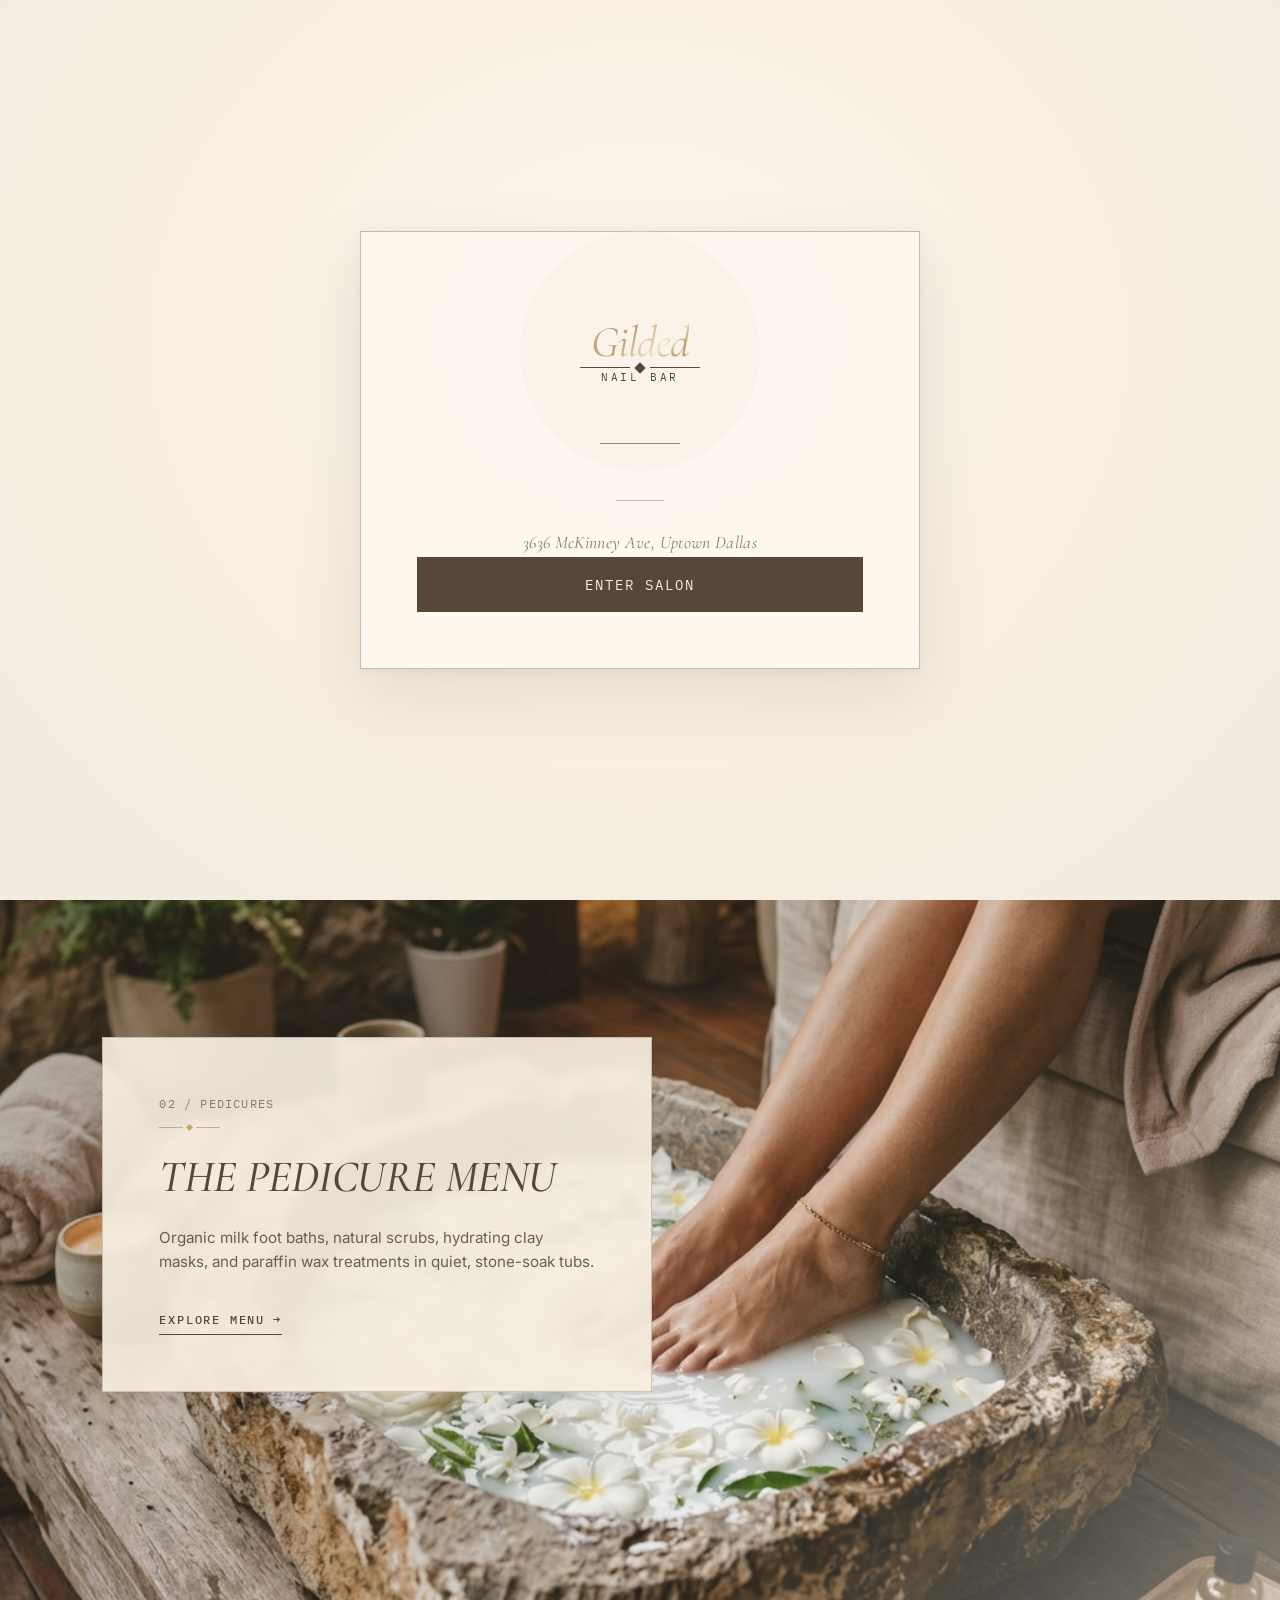
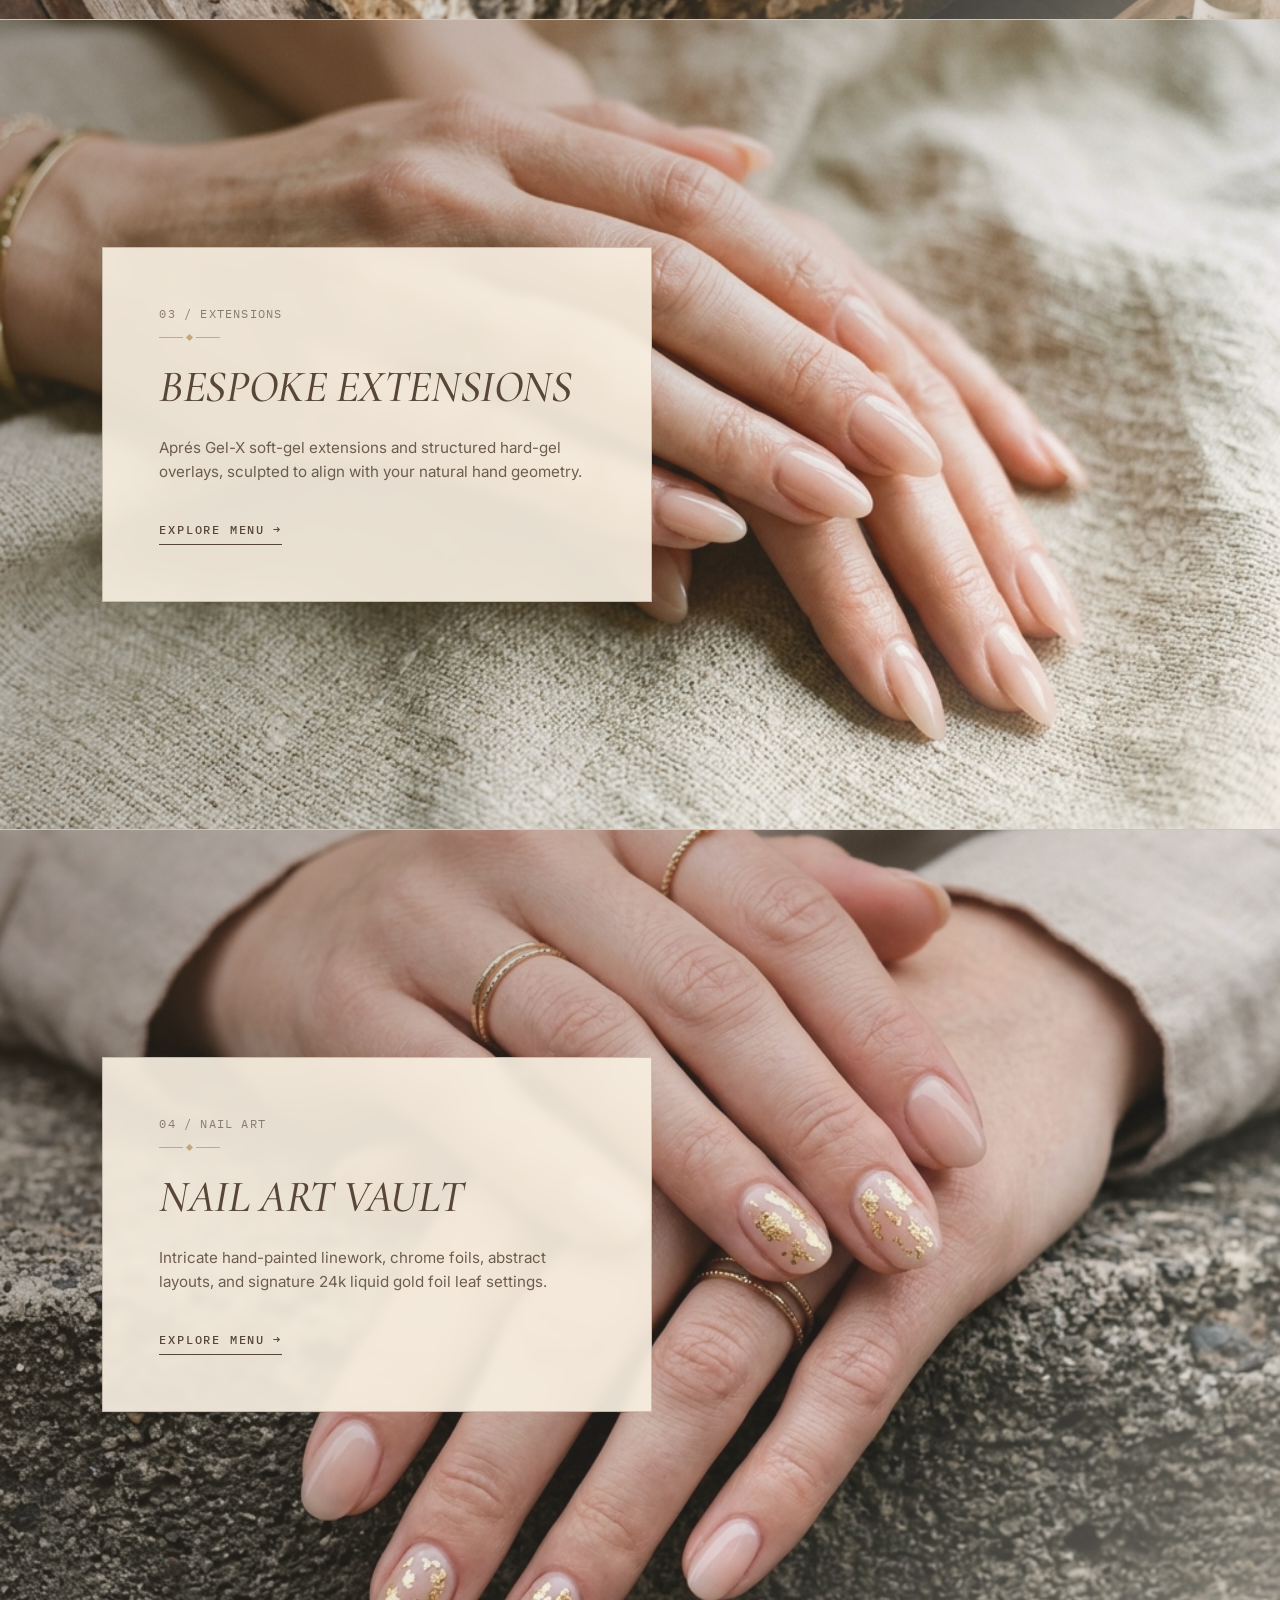
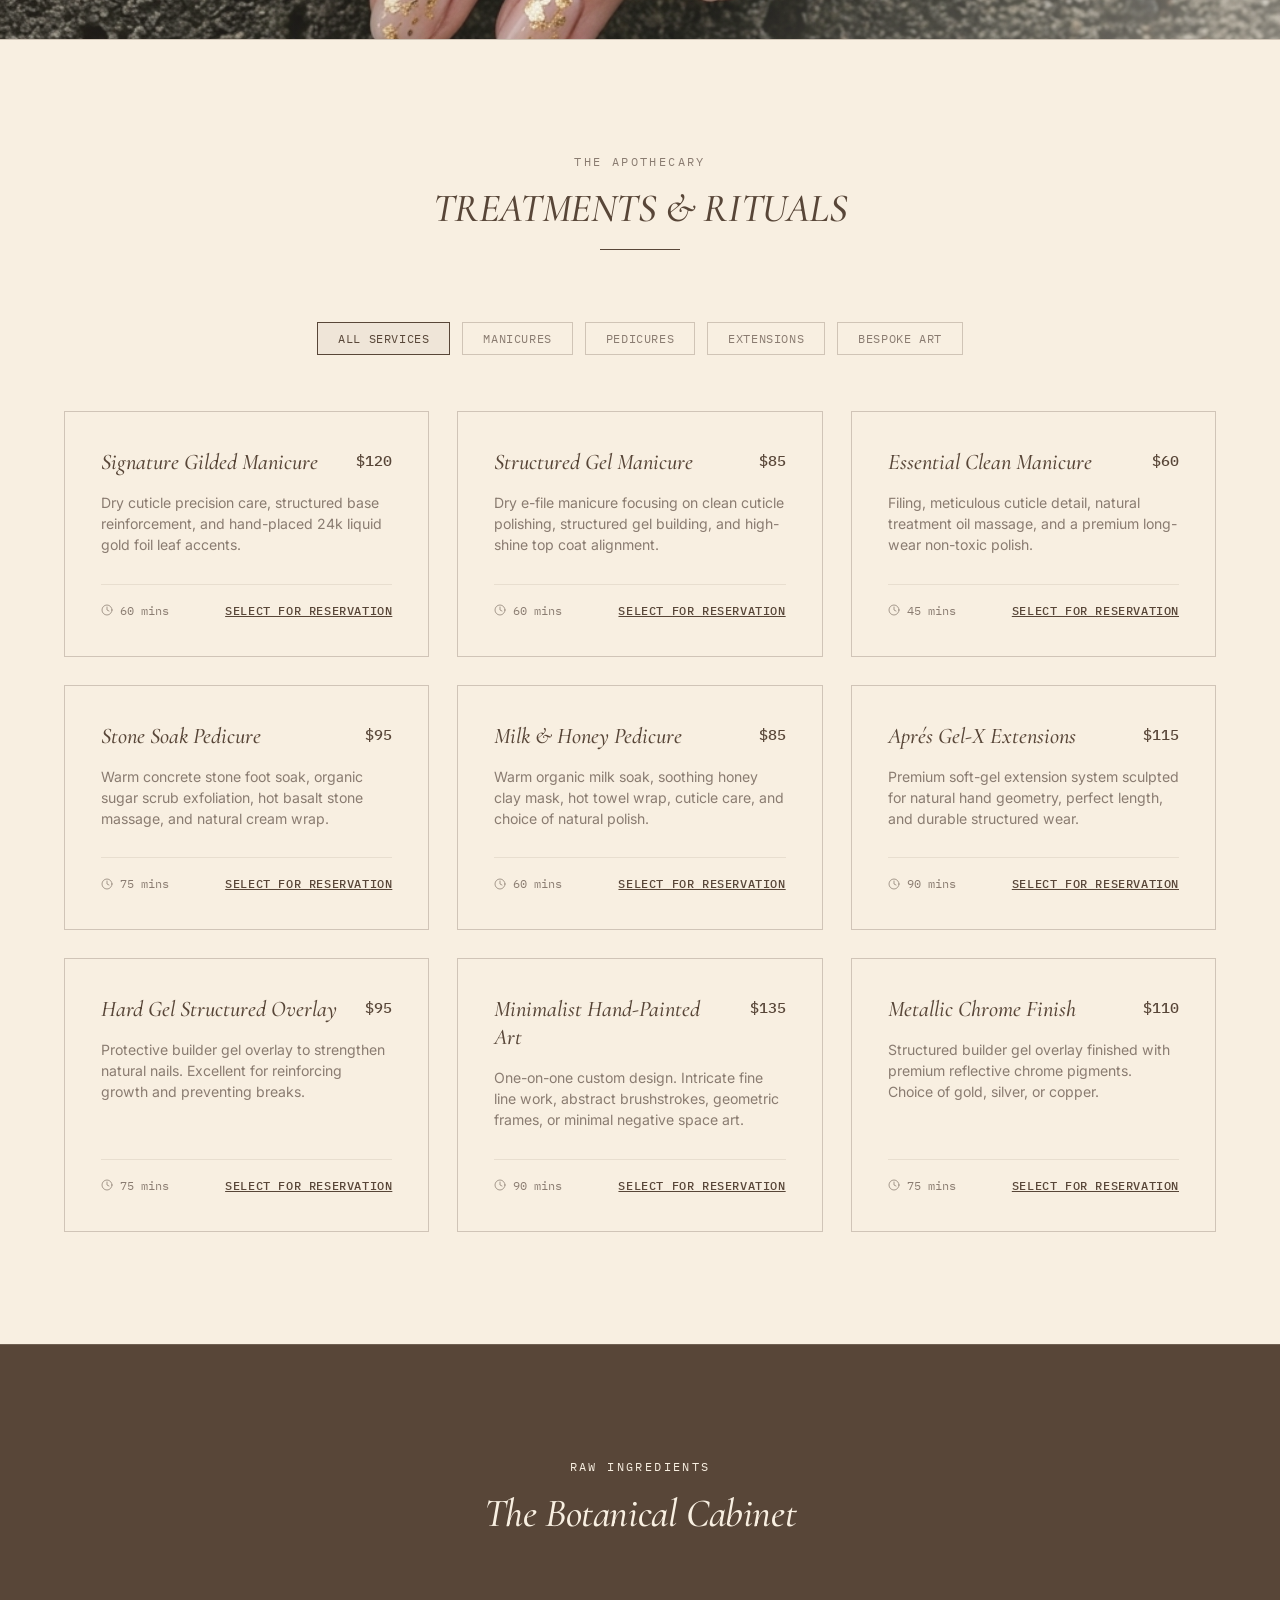
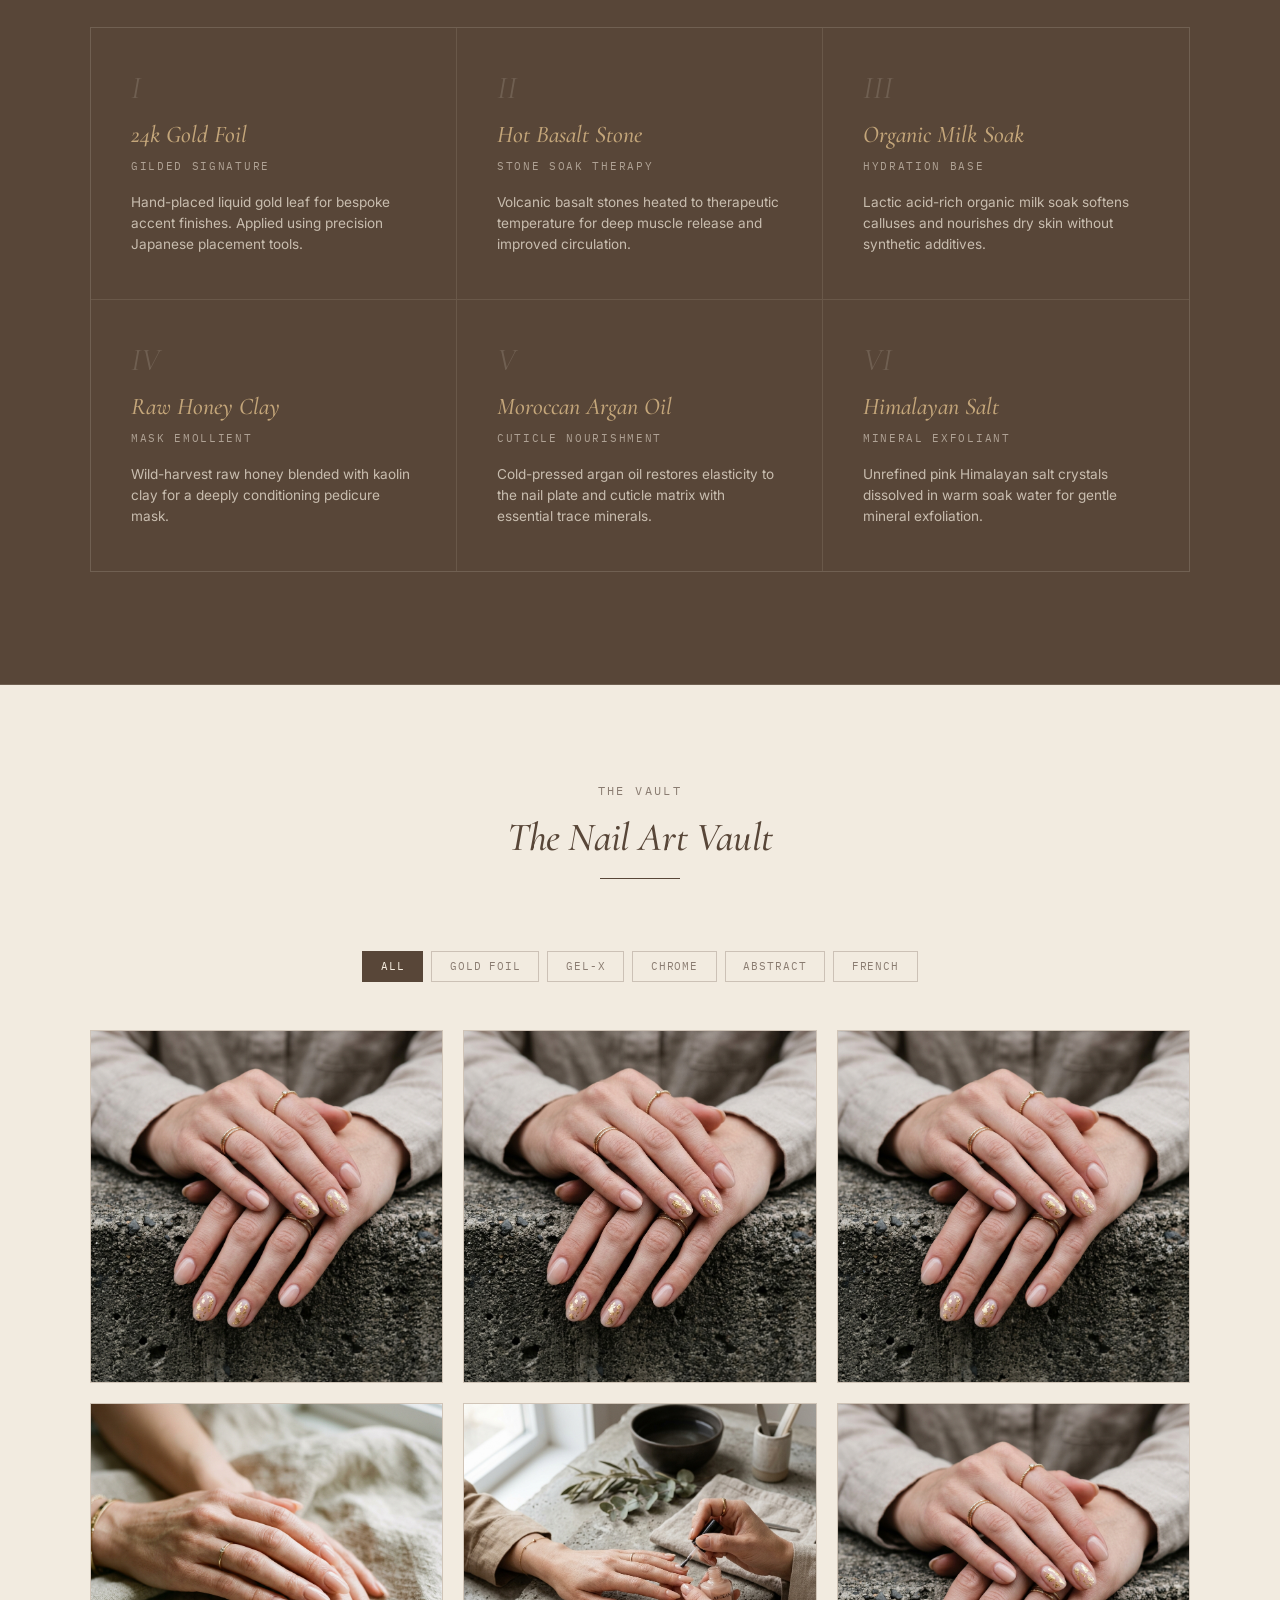
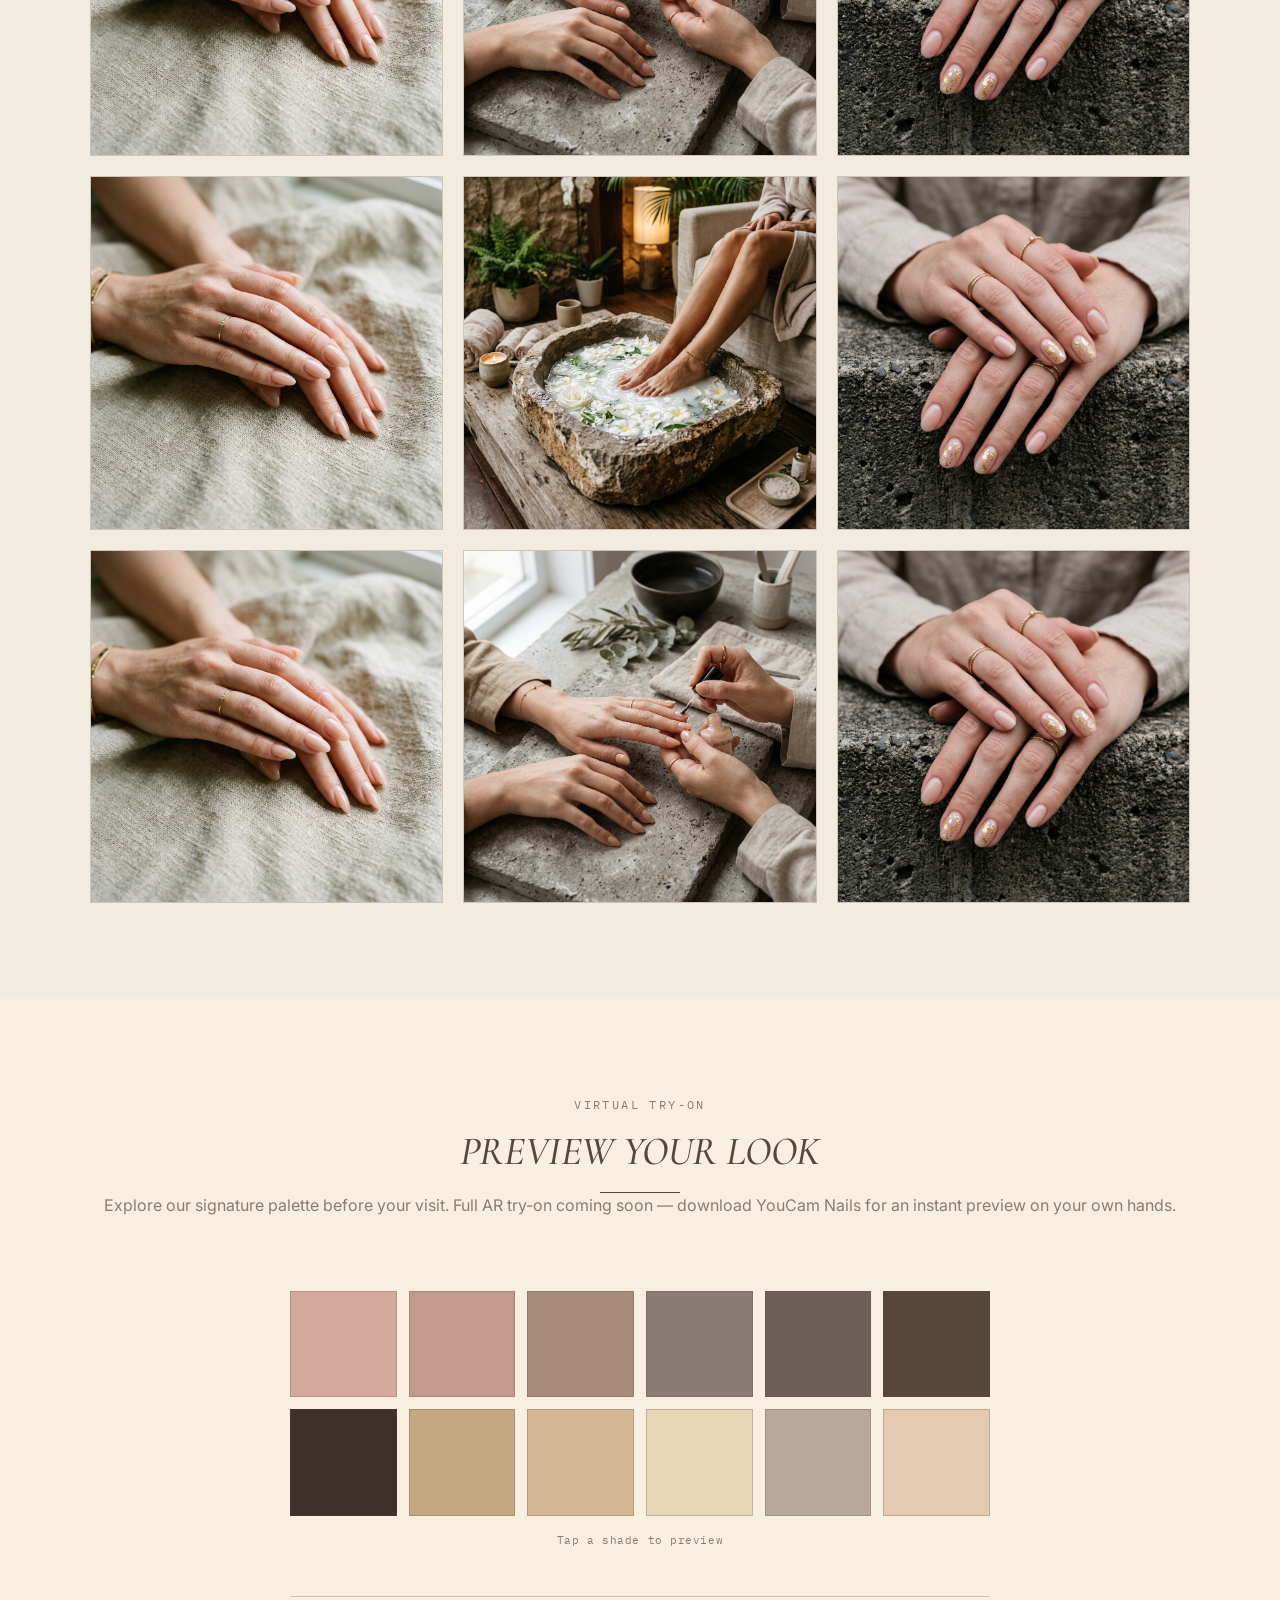
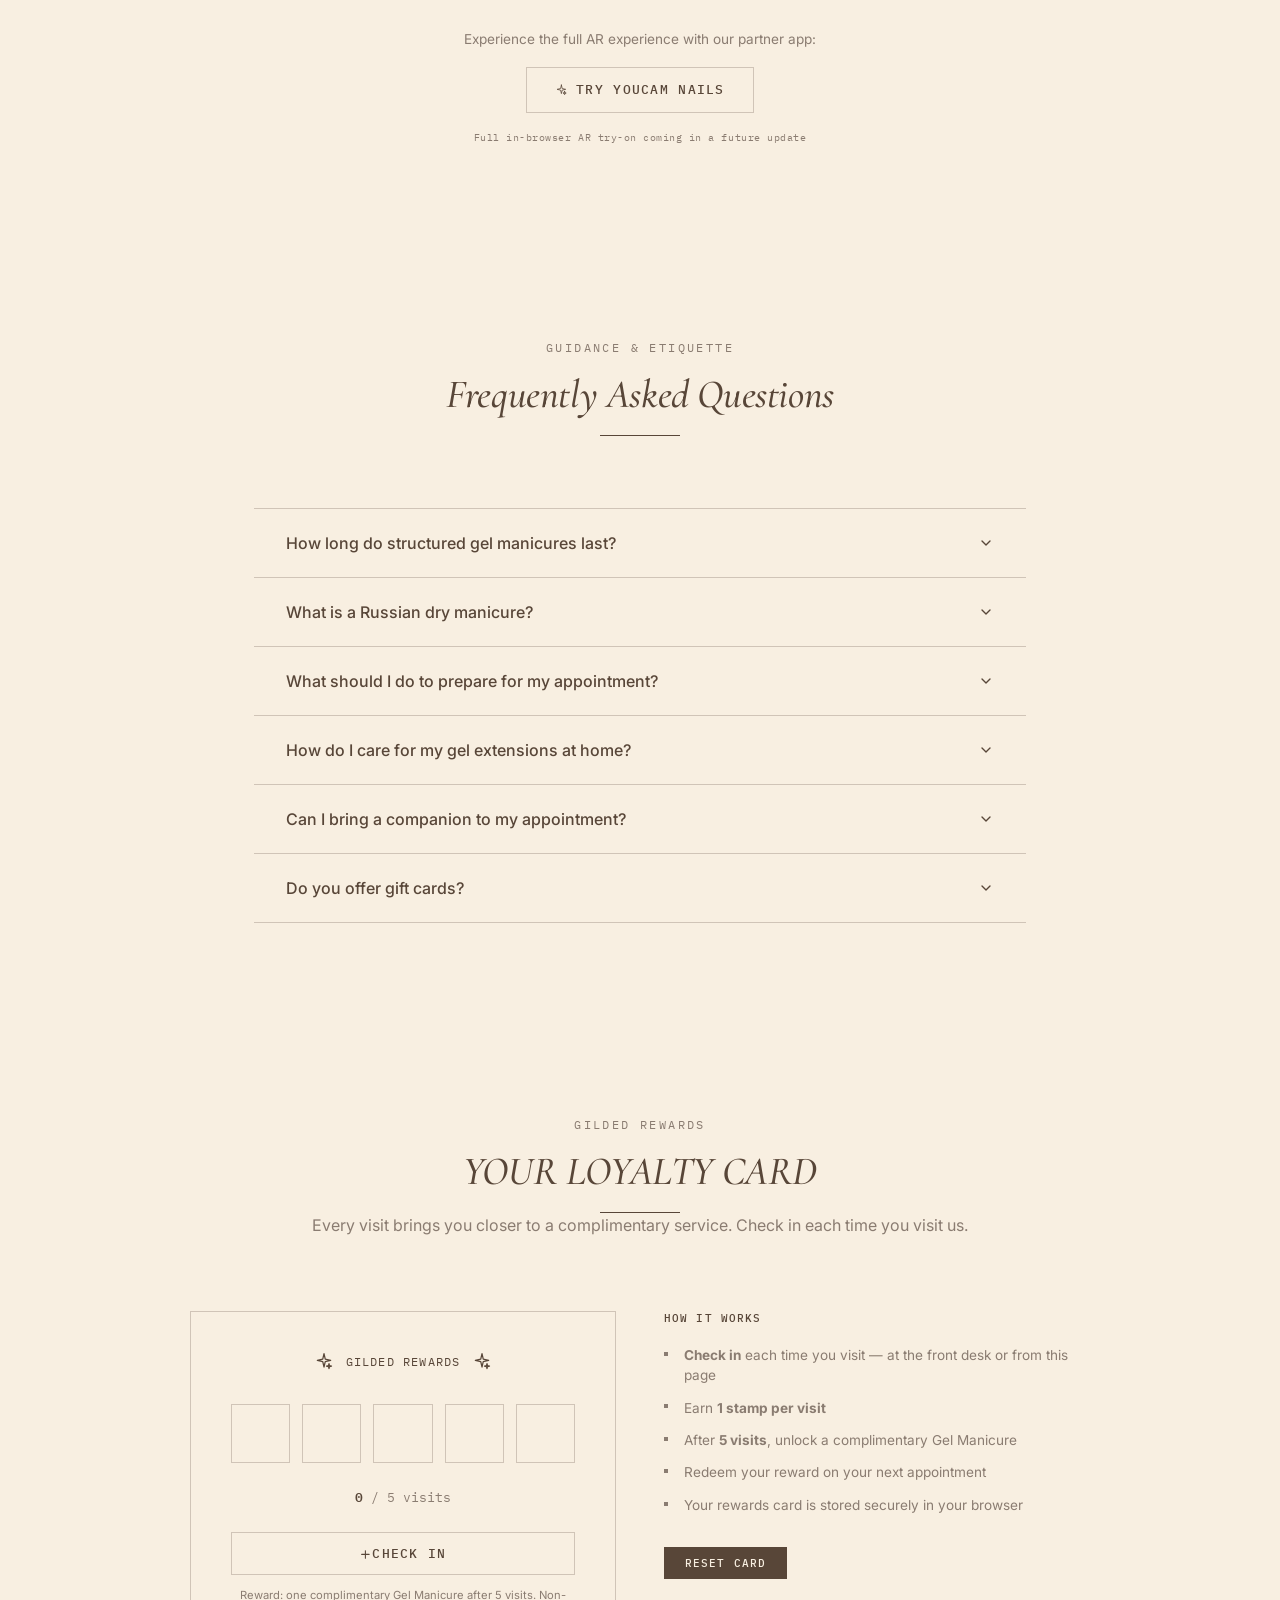
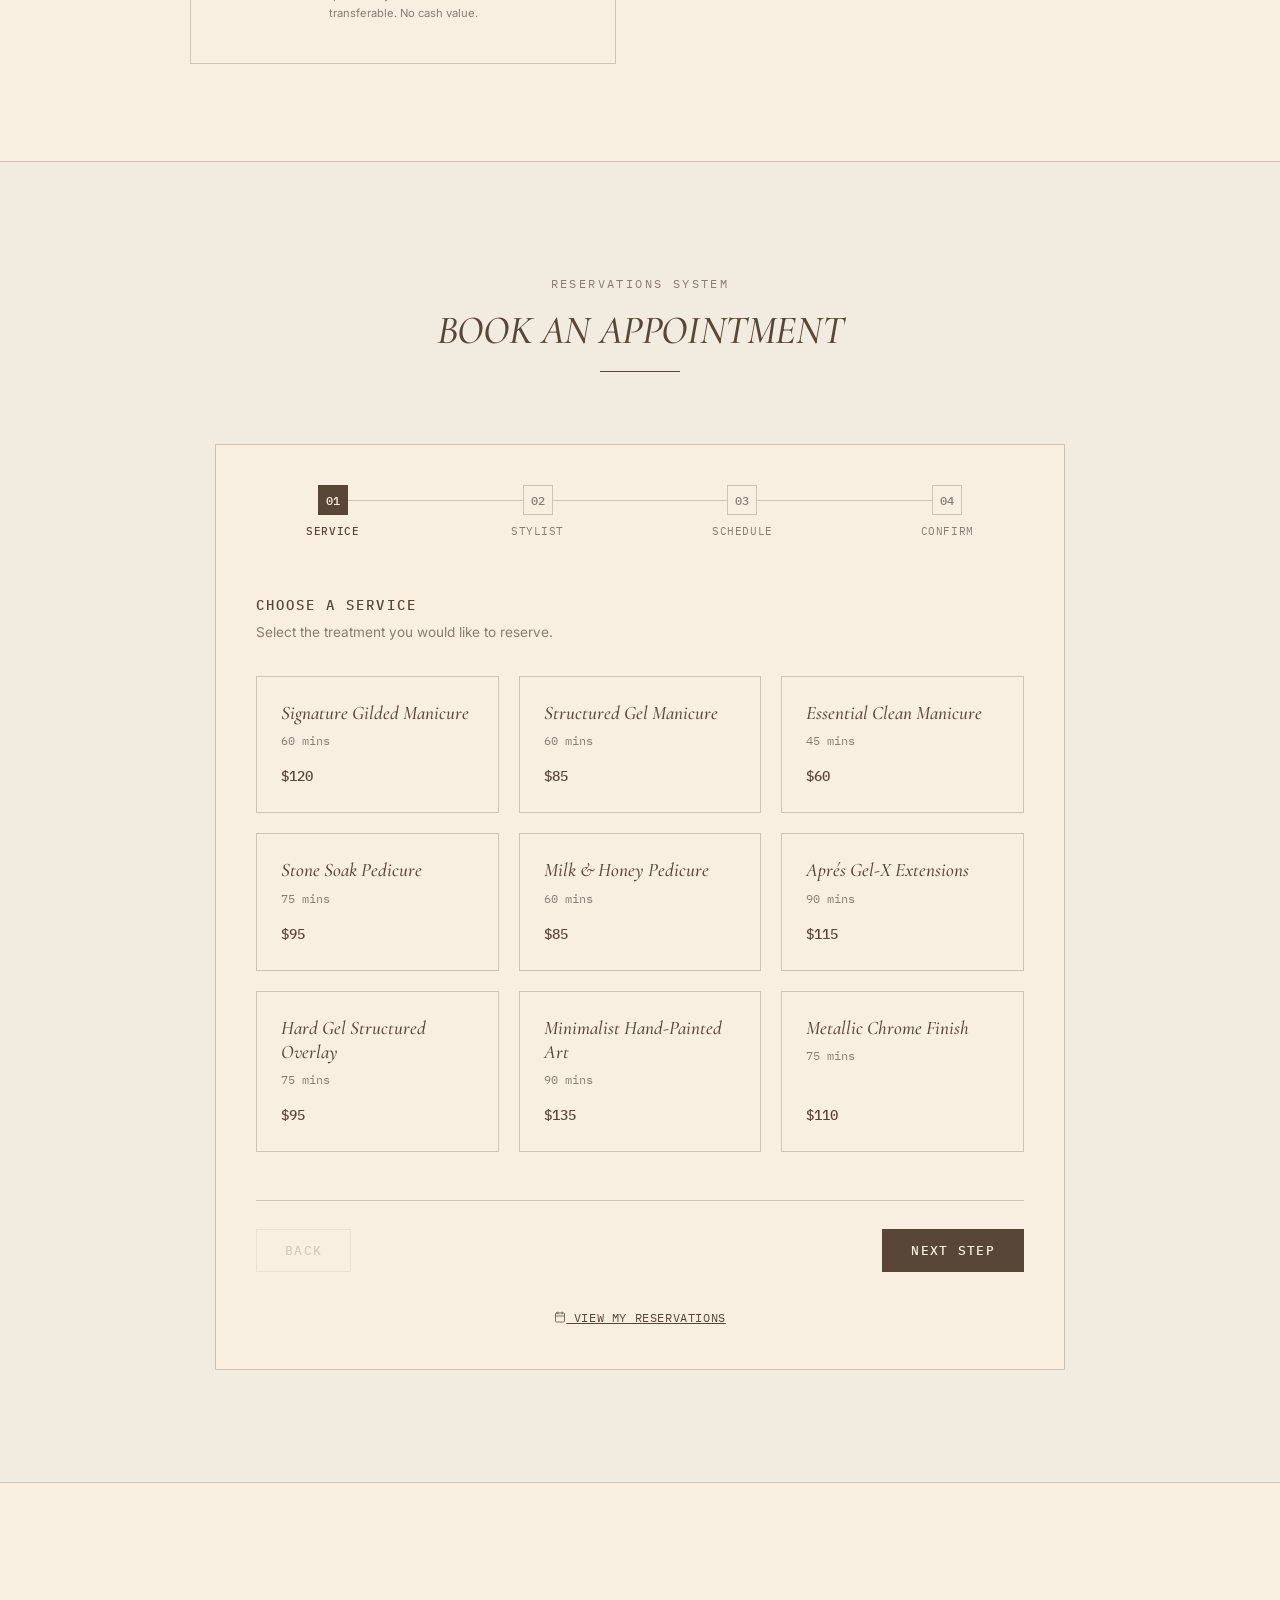
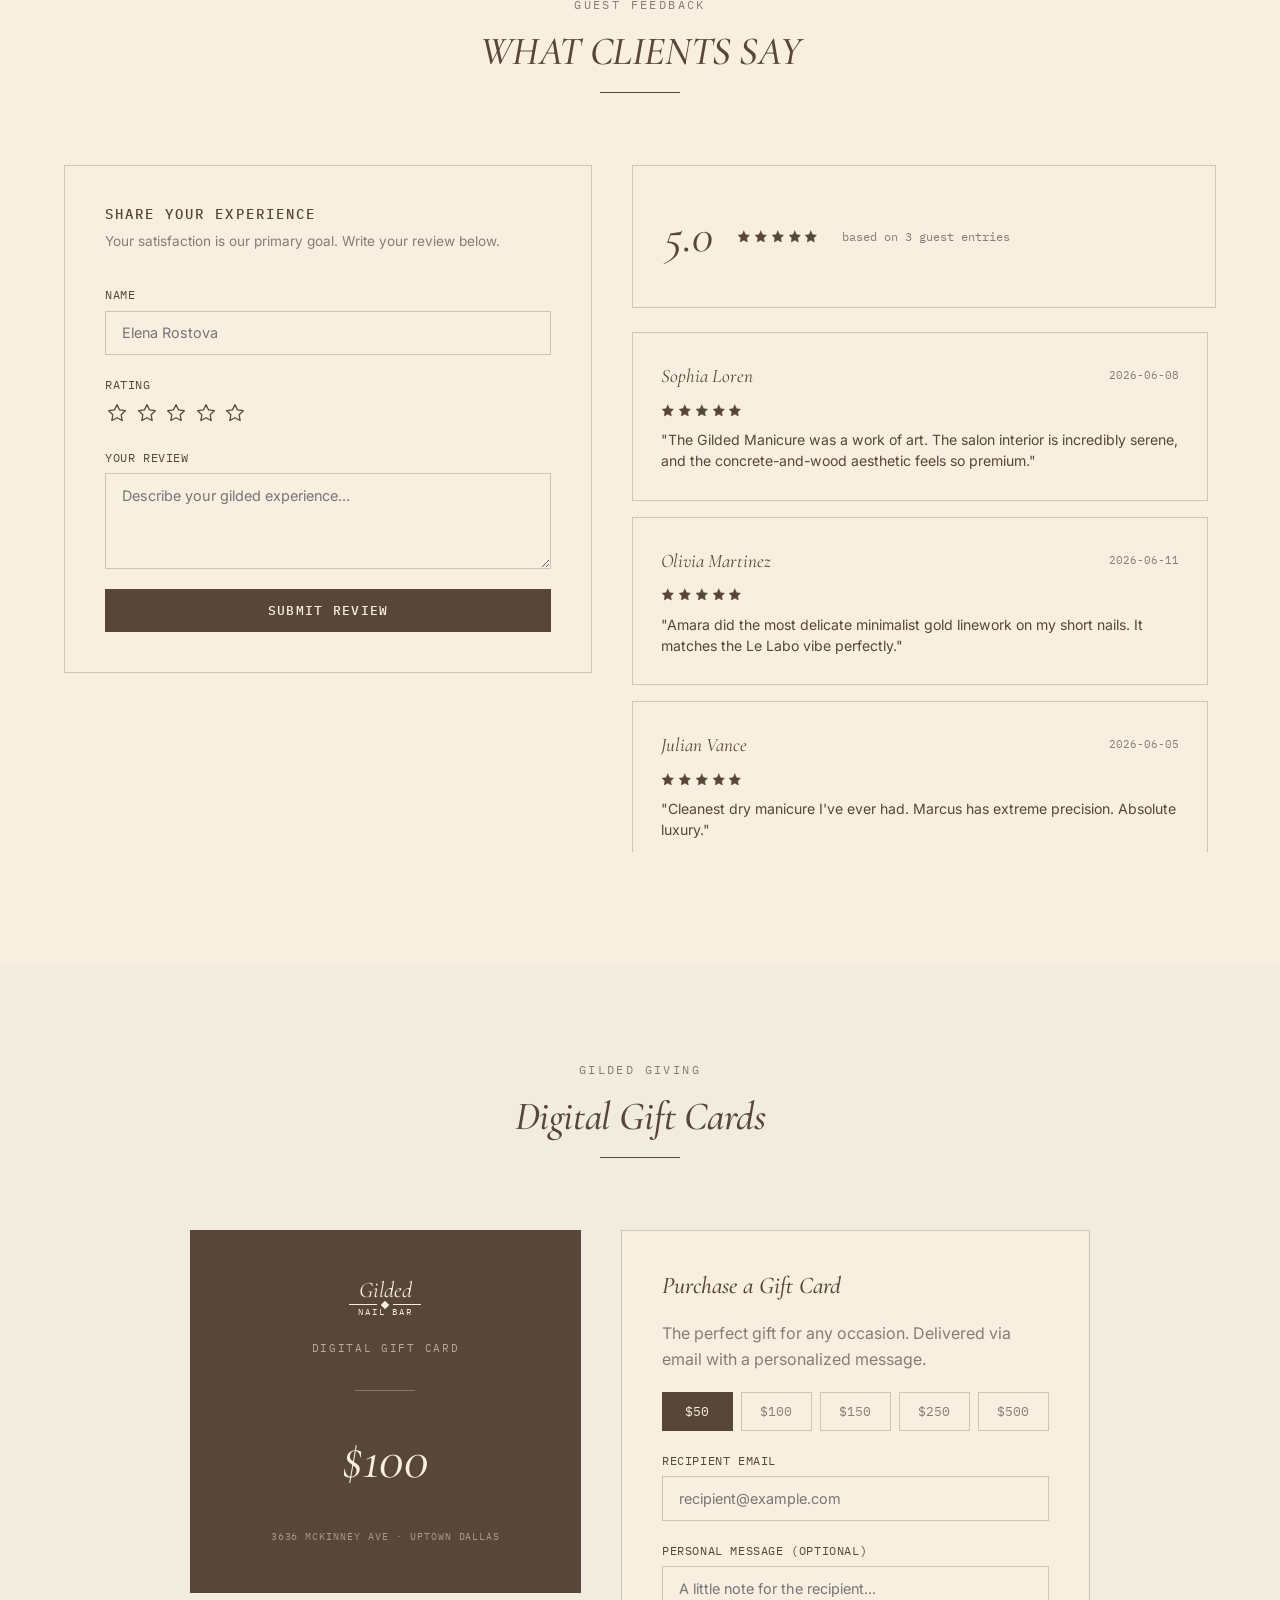
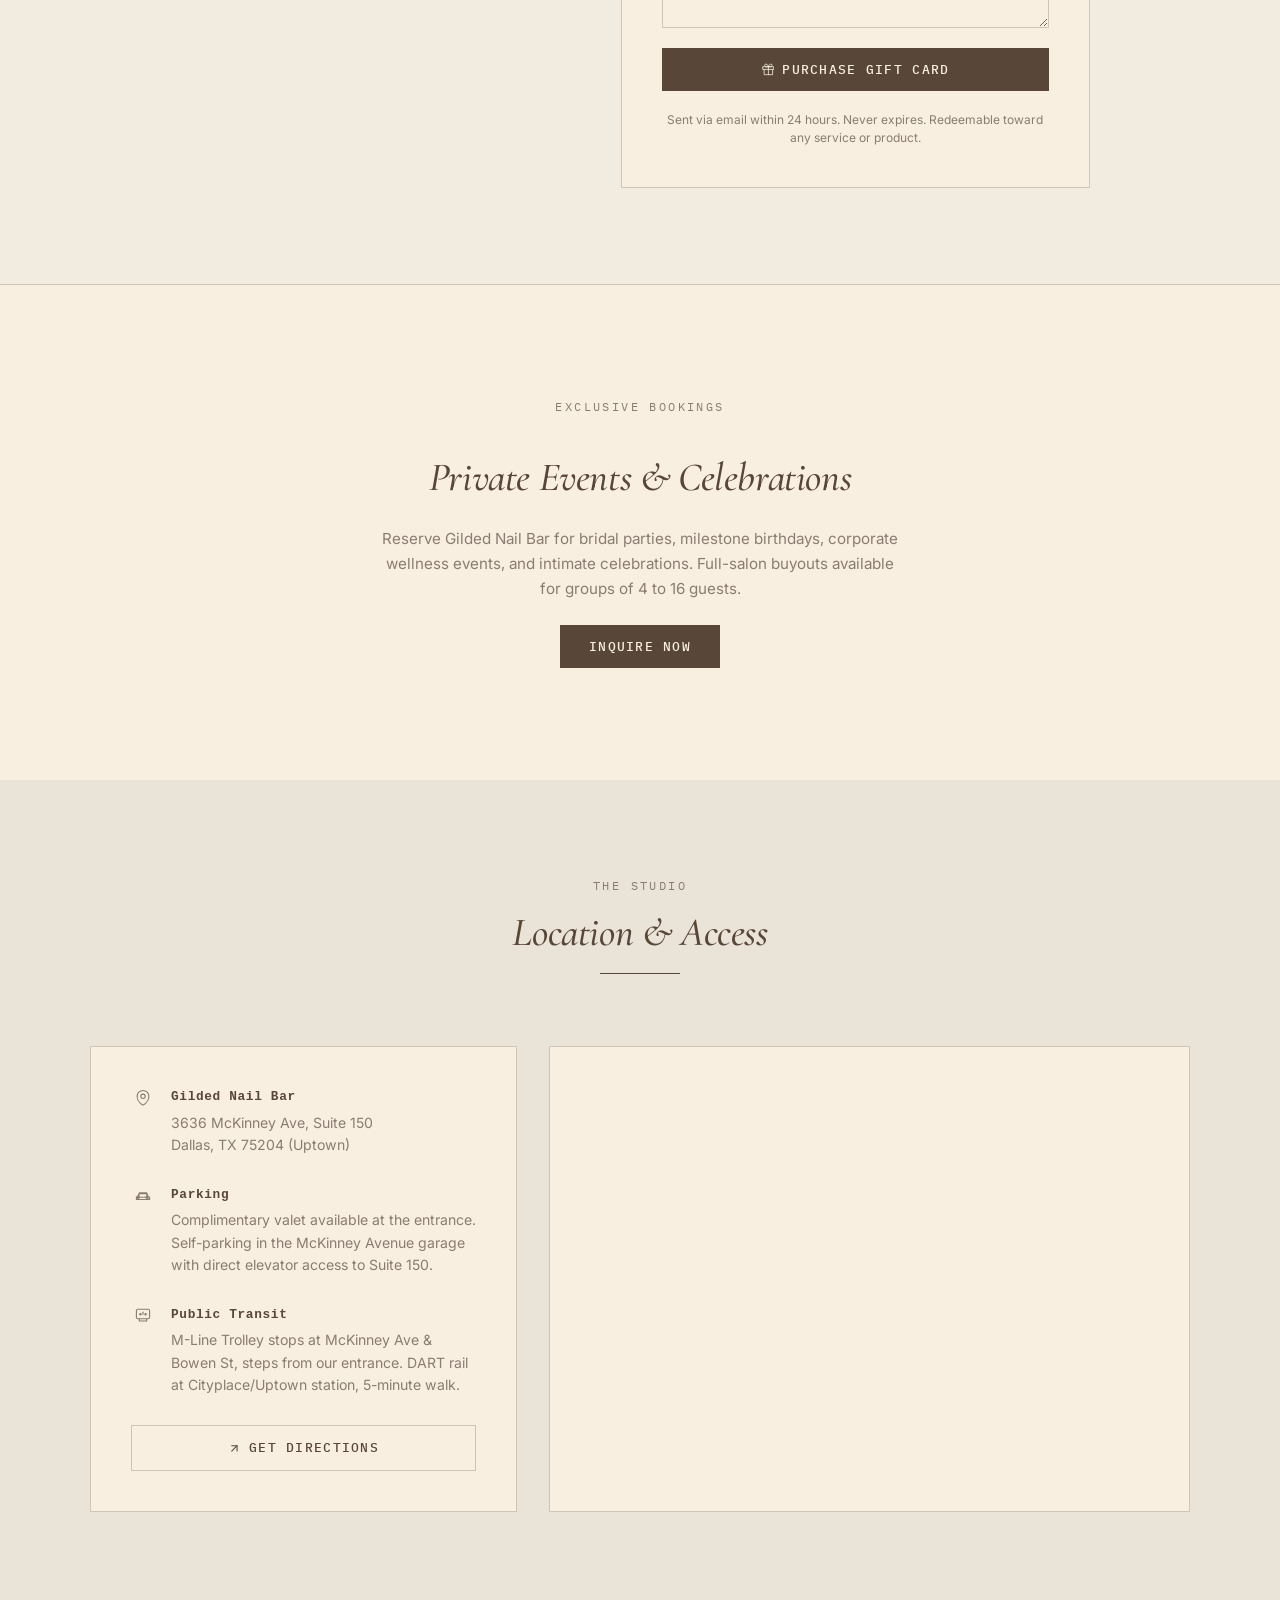
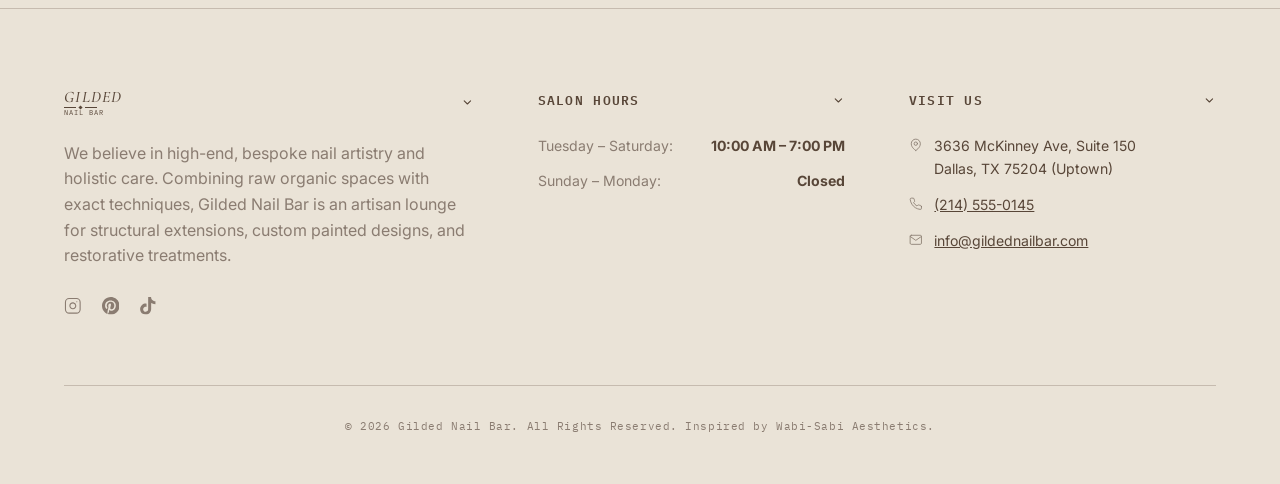
==== commit cc1b9e05: "fix: deep bug audit — 20+ fixes across JS/CSS/HTML - Time slots corrected to 9 × 1-hour slots (10AM-" ====
--- a/index.html
+++ b/index.html
@@ -59,6 +59,7 @@
     <link rel="preconnect" href="https://fonts.googleapis.com">
     <link rel="preconnect" href="https://fonts.gstatic.com" crossorigin>
     <link href="https://fonts.googleapis.com/css2?family=IBM+Plex+Mono:wght@300;400;500;600&family=Cormorant+Garamond:ital,wght@0,300;0,400;0,500;0,600;0,700;1,300;1,400&family=Inter:wght@300;400;500;600&display=swap" rel="stylesheet">
+    <meta name="color-scheme" content="light">
     
     <!-- Custom CSS -->
     <link rel="stylesheet" href="styles.css">
@@ -224,7 +225,7 @@
             </a>
             
             <div class="header-right">
-                <button class="btn btn-sm btn-mono" id="mega-menu-btn">Menu</button>
+                <button class="btn btn-sm" id="mega-menu-btn" aria-expanded="false">Menu</button>
                 <a href="#booking" class="btn btn-sm btn-solid" id="header-book-btn">Book Appointment</a>
             </div>
         </div>
@@ -696,8 +697,8 @@
                                     <div class="deposit-card-row">
                                         <span class="deposit-label">EXP</span>
                                         <span class="deposit-label">CVV</span>
-                                    </div>
-                                </div>
+            </div>
+        </nav>
                                 <label class="deposit-checkbox">
                                     <input type="checkbox" id="deposit-consent" name="deposit-consent" required>
                                     <span>I authorize a $10 hold to secure my booking. Refundable with 24h cancellation.</span>
@@ -933,27 +934,27 @@
                     <div class="form-row">
                         <div class="form-group">
                             <label for="pe-name">Full Name</label>
-                            <input type="text" id="pe-name" required placeholder="e.g. Sofia Reyes">
+                            <input type="text" id="pe-name" name="pe-name" required placeholder="e.g. Sofia Reyes">
                         </div>
                         <div class="form-group">
                             <label for="pe-email">Email Address</label>
-                            <input type="email" id="pe-email" required placeholder="e.g. sofia@example.com">
+                            <input type="email" id="pe-email" name="pe-email" required placeholder="e.g. sofia@example.com">
                         </div>
                     </div>
                     <div class="form-row">
                         <div class="form-group">
                             <label for="pe-phone">Phone Number</label>
-                            <input type="tel" id="pe-phone" required placeholder="(214) 555-0145">
+                            <input type="tel" id="pe-phone" name="pe-phone" required placeholder="(214) 555-0145">
                         </div>
                         <div class="form-group">
                             <label for="pe-guests">Number of Guests</label>
-                            <input type="number" id="pe-guests" min="2" max="20" placeholder="e.g. 8">
+                            <input type="number" id="pe-guests" name="pe-guests" min="2" max="20" placeholder="e.g. 8">
                         </div>
                     </div>
                     <div class="form-row">
                         <div class="form-group">
                             <label for="pe-type">Event Type</label>
-                            <select id="pe-type" required>
+                            <select id="pe-type" name="pe-type" required>
                                 <option value="" disabled selected>Select event type</option>
                                 <option value="bridal">Bridal Party</option>
                                 <option value="birthday">Birthday Celebration</option>
@@ -963,12 +964,12 @@
                         </div>
                         <div class="form-group">
                             <label for="pe-date">Preferred Date</label>
-                            <input type="date" id="pe-date" required>
+                            <input type="date" id="pe-date" name="pe-date" required>
                         </div>
                     </div>
                     <div class="form-group">
                         <label for="pe-notes">Additional Details</label>
-                        <textarea id="pe-notes" rows="3" placeholder="Tell us about your vision, special requests, or any details..."></textarea>
+                        <textarea id="pe-notes" name="pe-notes" rows="3" placeholder="Tell us about your vision, special requests, or any details..."></textarea>
                     </div>
                     <div class="private-events-form-actions">
                         <button type="button" class="btn btn-outline" id="private-events-close-btn">CANCEL</button>
--- a/styles.css
+++ b/styles.css
@@ -1713,68 +1713,6 @@
 }
 
 /* Rebook Nudge Banner */
-.rebook-nudge {
-    position: fixed;
-    bottom: 0;
-    left: 0;
-    right: 0;
-    z-index: 9000;
-    background-color: var(--color-text);
-    color: var(--bg-brand);
-    padding: 0.75rem 1.5rem;
-    animation: slideUp 0.4s cubic-bezier(0.16, 1, 0.3, 1);
-}
-
-.rebook-nudge-content {
-    max-width: 1100px;
-    margin: 0 auto;
-    display: flex;
-    align-items: center;
-    gap: 1rem;
-    font-family: var(--font-mono);
-    font-size: 0.75rem;
-}
-
-.rebook-nudge-content .icon {
-    width: 1rem;
-    height: 1rem;
-    color: var(--bg-brand);
-    flex-shrink: 0;
-}
-
-.rebook-nudge-text {
-    flex: 1;
-}
-
-.rebook-nudge-link {
-    font-family: var(--font-mono);
-    font-size: 0.7rem;
-    letter-spacing: 0.1em;
-    color: var(--bg-brand);
-    text-decoration: underline;
-    text-underline-offset: 3px;
-    white-space: nowrap;
-    flex-shrink: 0;
-}
-
-.rebook-nudge-link:hover {
-    opacity: 0.8;
-}
-
-.rebook-nudge-close {
-    background: none;
-    border: none;
-    color: var(--bg-brand);
-    cursor: pointer;
-    padding: 0.25rem;
-    flex-shrink: 0;
-}
-
-.rebook-nudge-close .icon {
-    width: 0.85rem;
-    height: 0.85rem;
-}
-
 /* ============================================================
    Toast Notification System
    ============================================================ */
@@ -2093,15 +2031,6 @@
     color: var(--color-muted);
     letter-spacing: 0.05em;
     margin-bottom: 1.5rem;
-}
-
-@keyframes slideUp {
-    from {
-        transform: translateY(100%);
-    }
-    to {
-        transform: translateY(0);
-    }
 }
 
 .booking-helper-links {
@@ -4194,3 +4123,15 @@
         padding-bottom: 90px;
     }
 }
+
+/* ============================================================
+   Accessibility — Reduced Motion
+   ============================================================ */
+@media (prefers-reduced-motion: reduce) {
+    *, *::before, *::after {
+        animation-duration: 0.01ms !important;
+        animation-iteration-count: 1 !important;
+        transition-duration: 0.01ms !important;
+        scroll-behavior: auto !important;
+    }
+}
